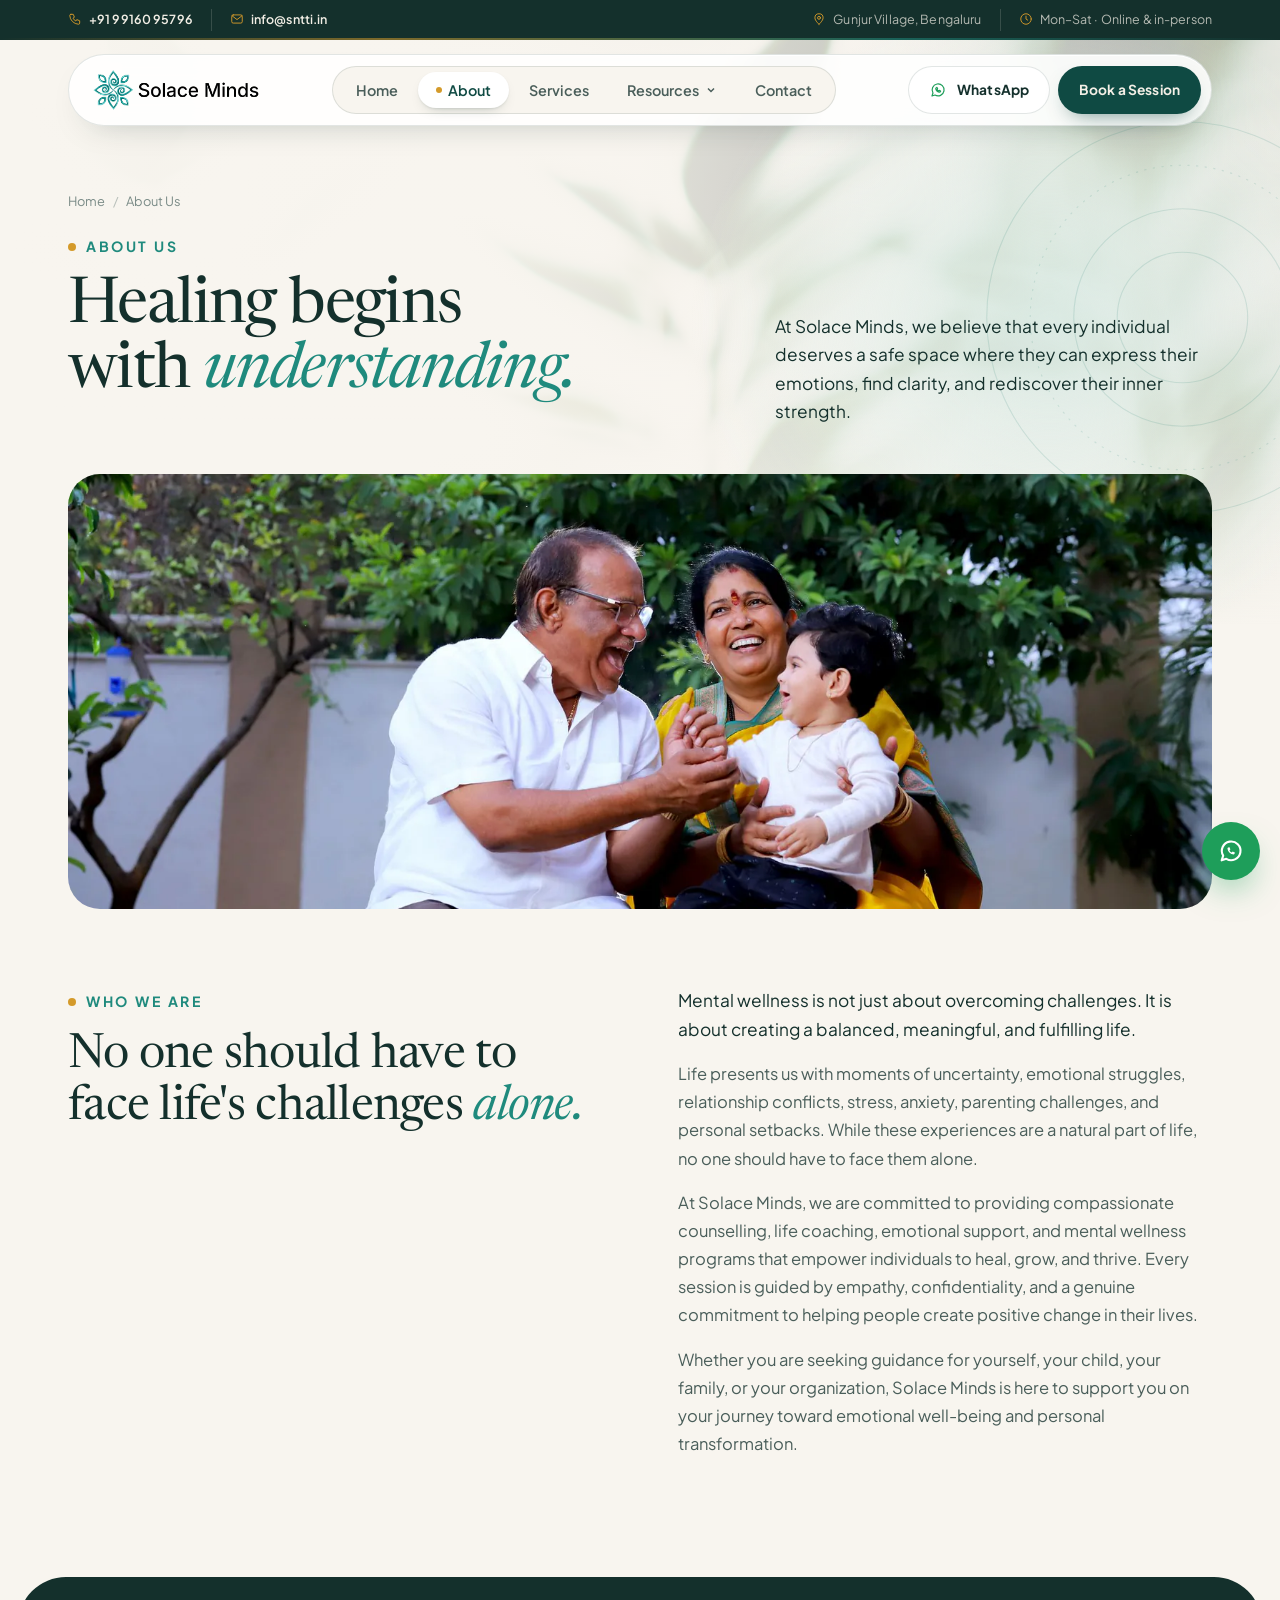
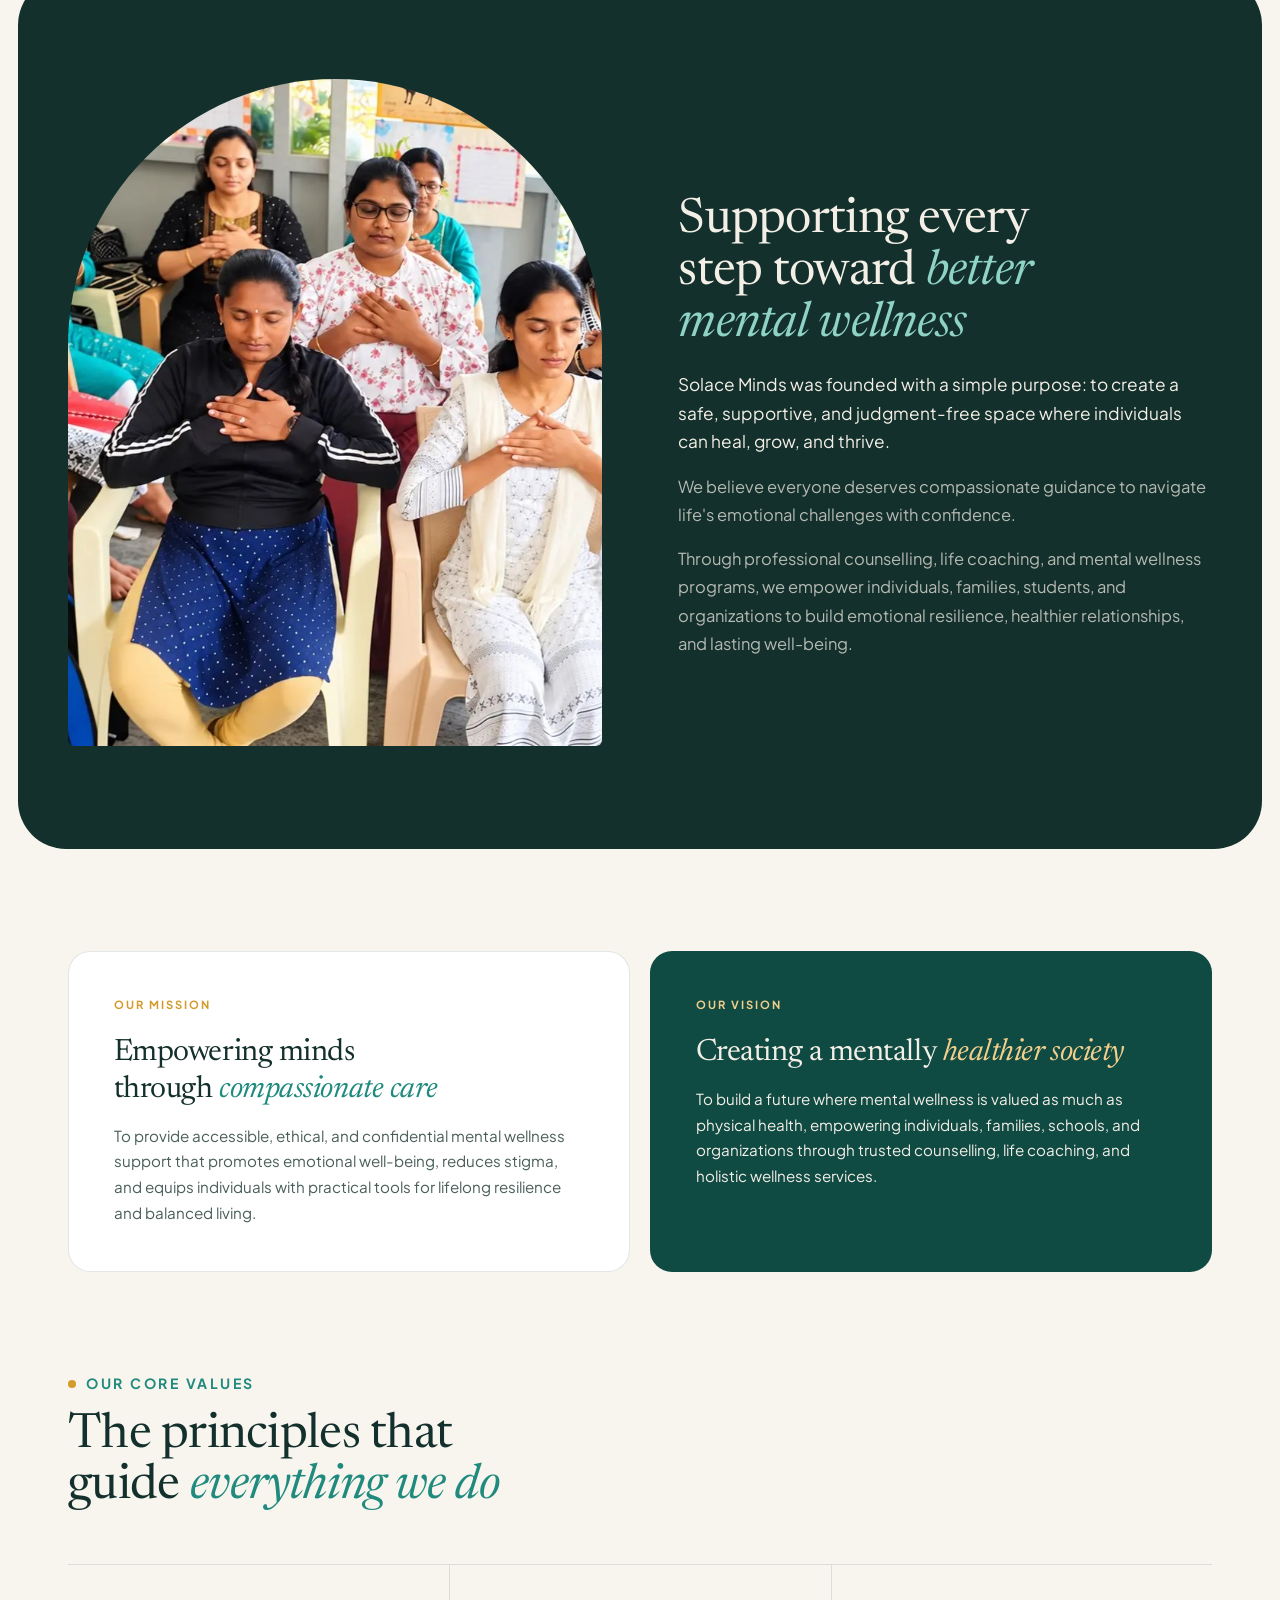
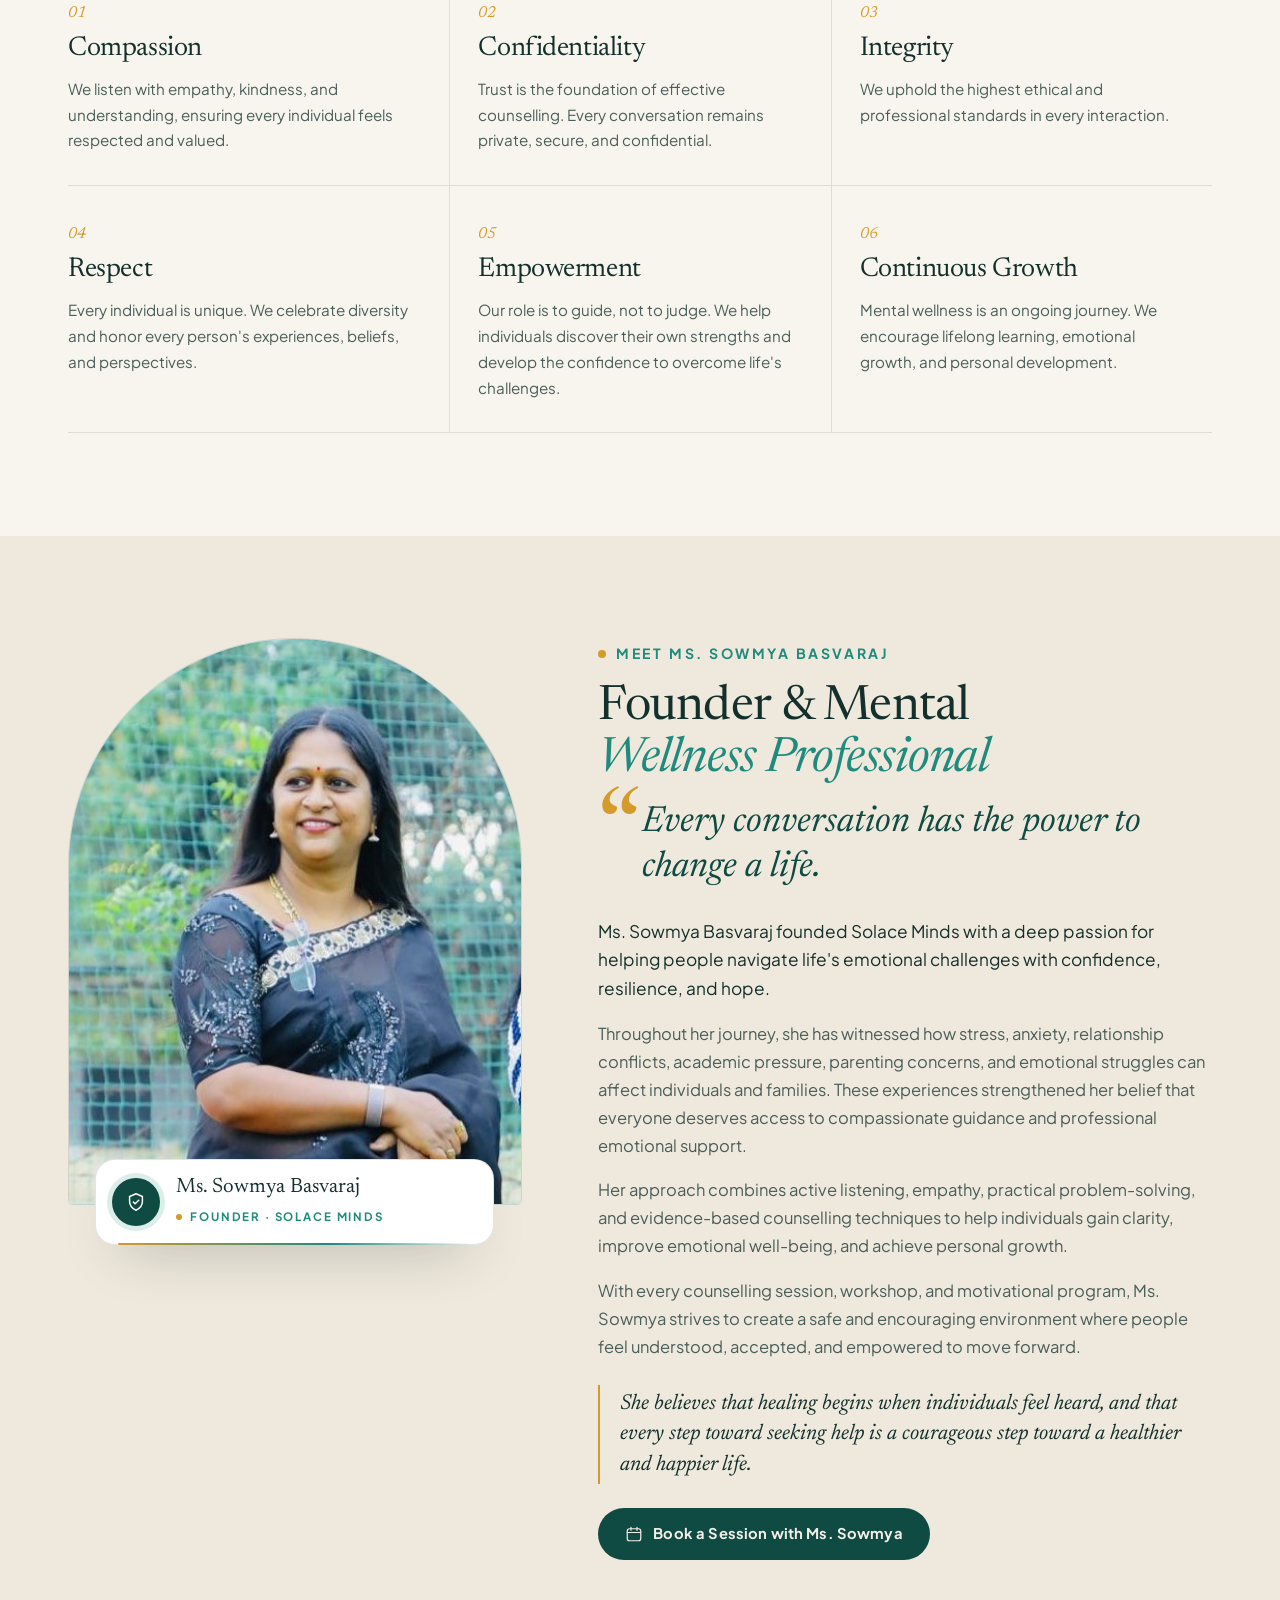
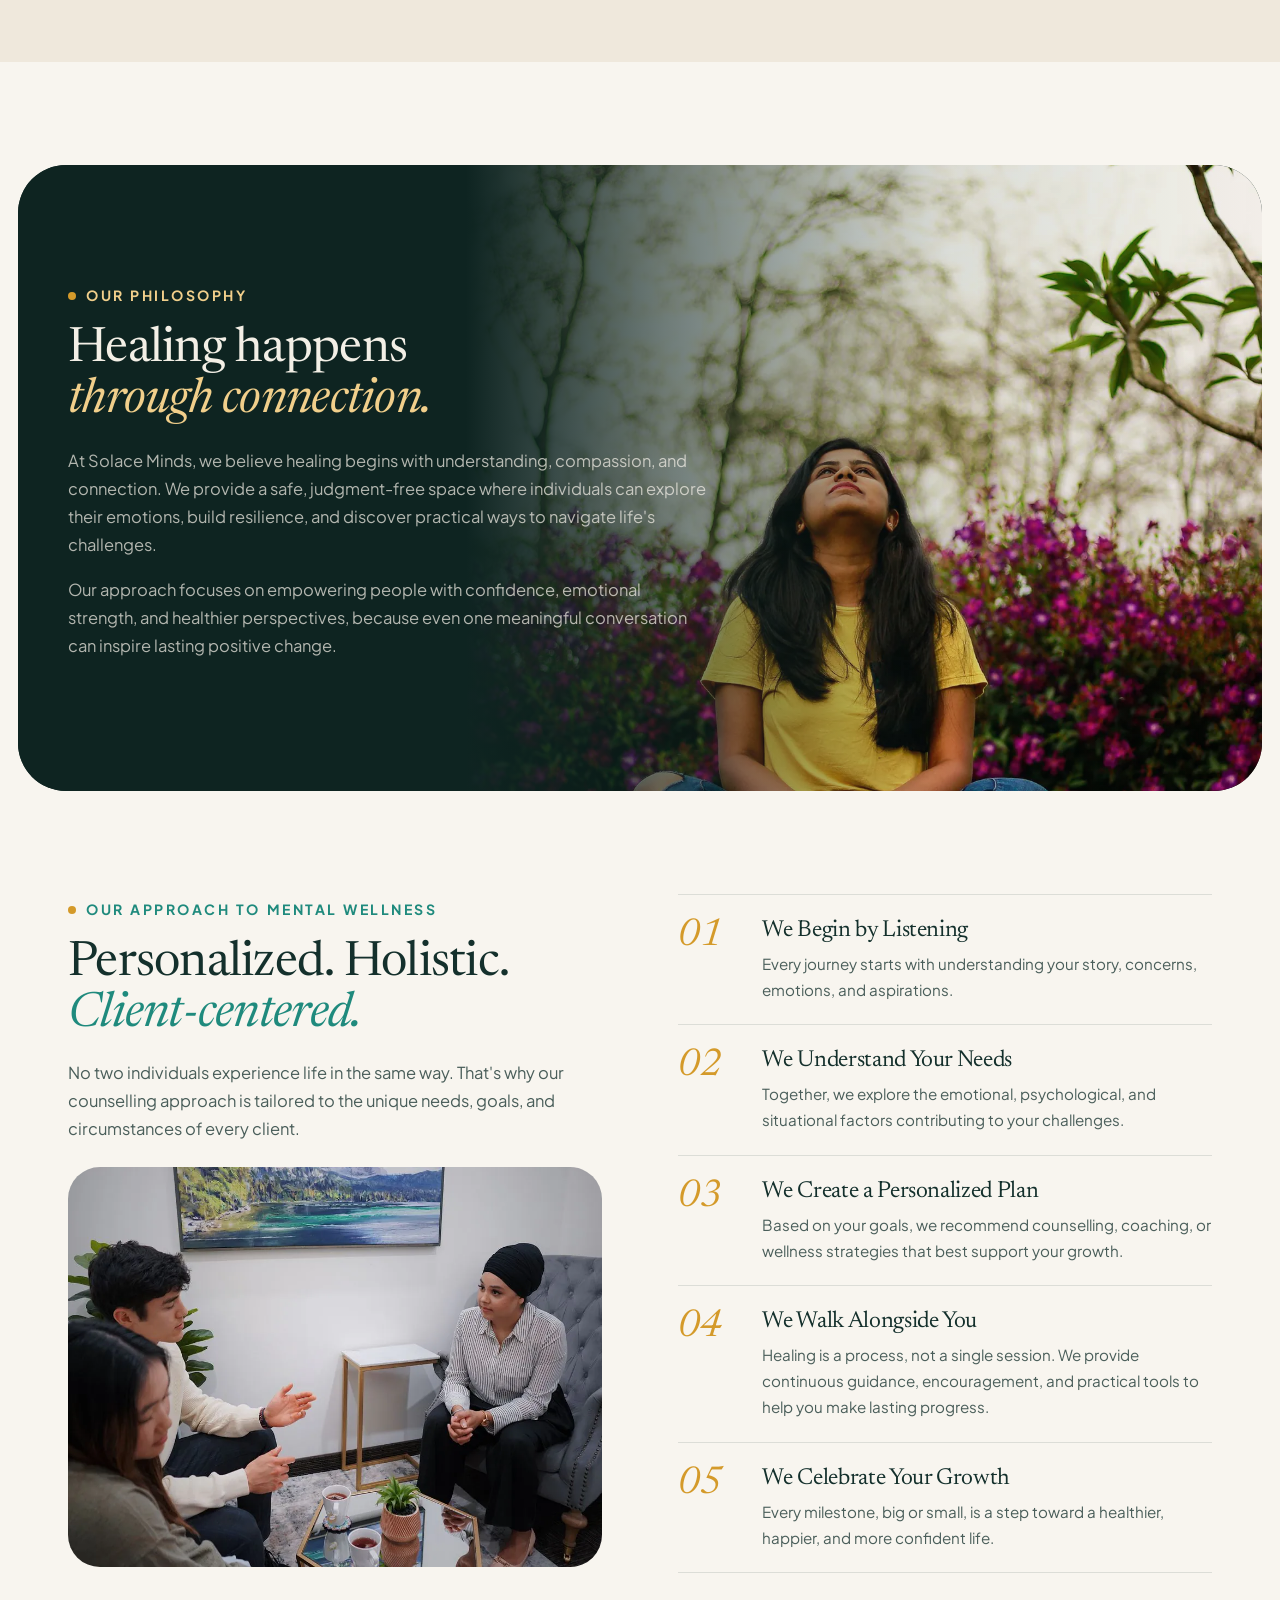
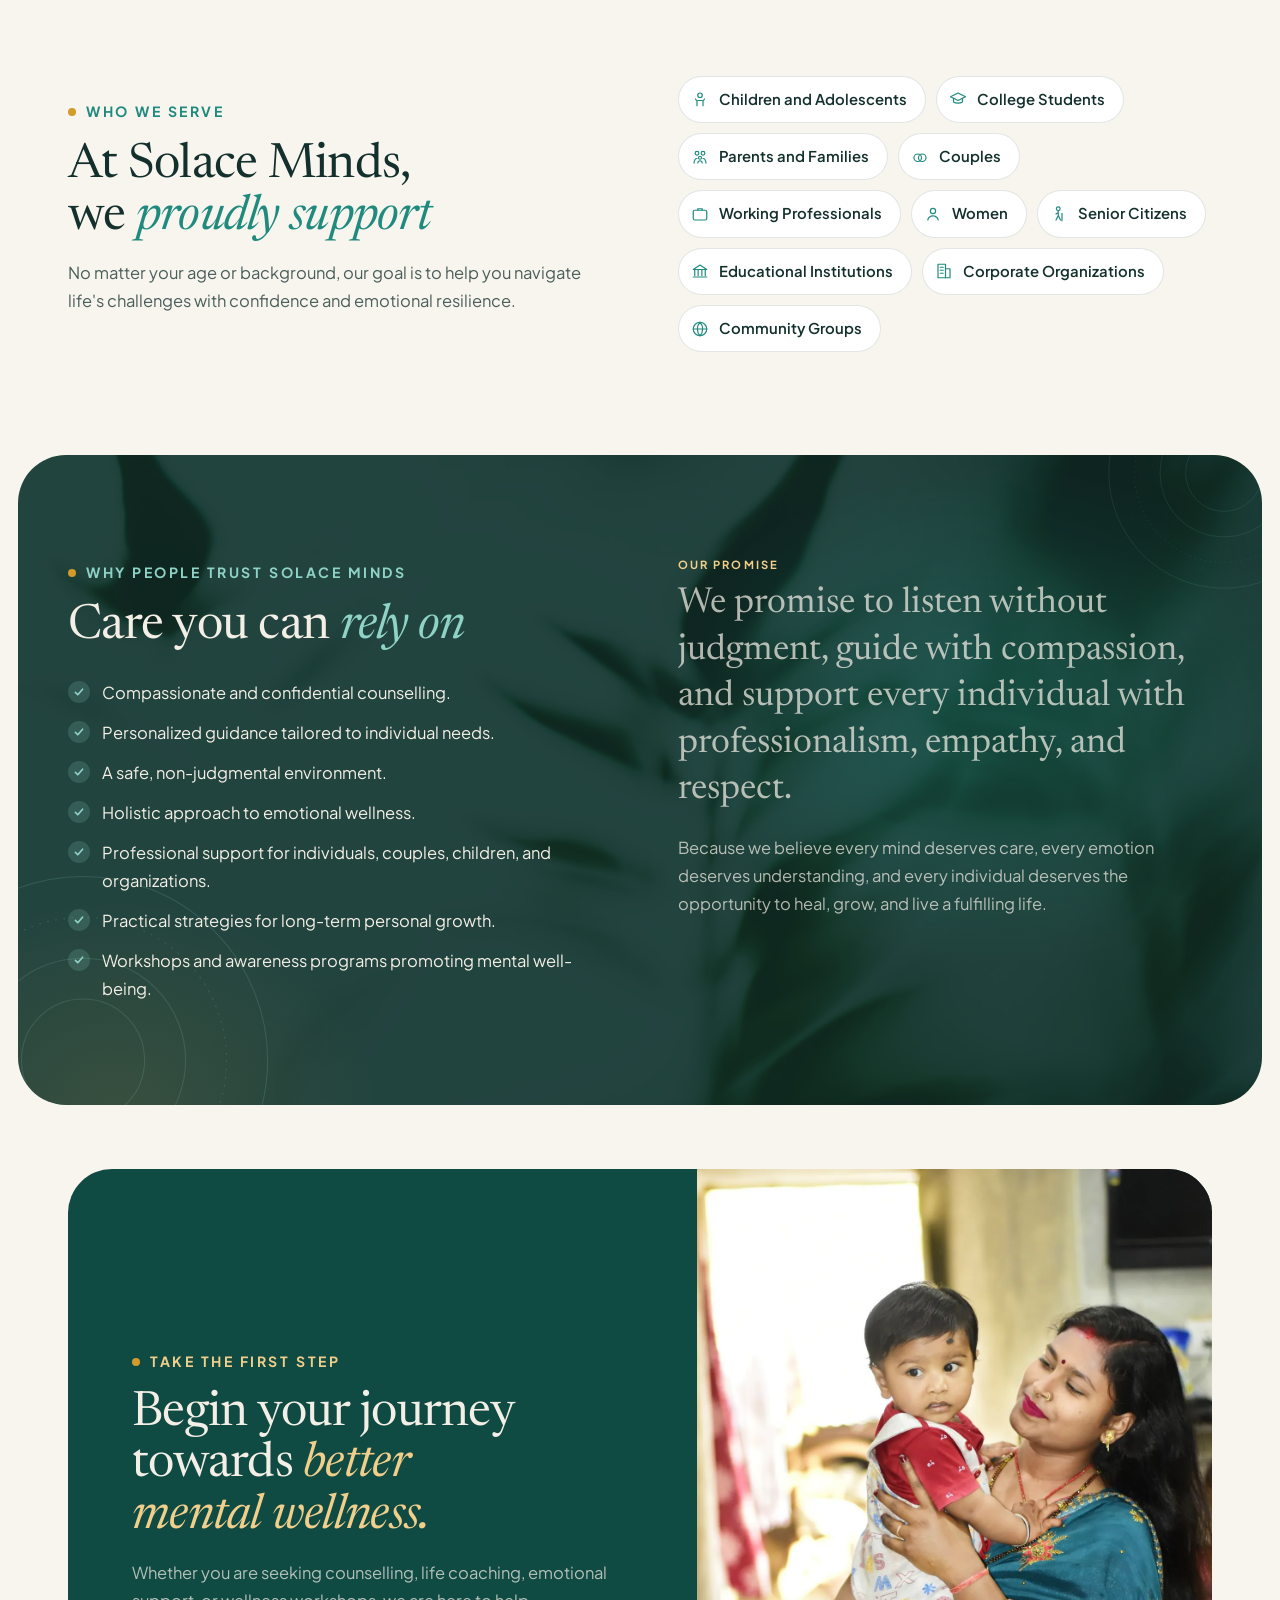
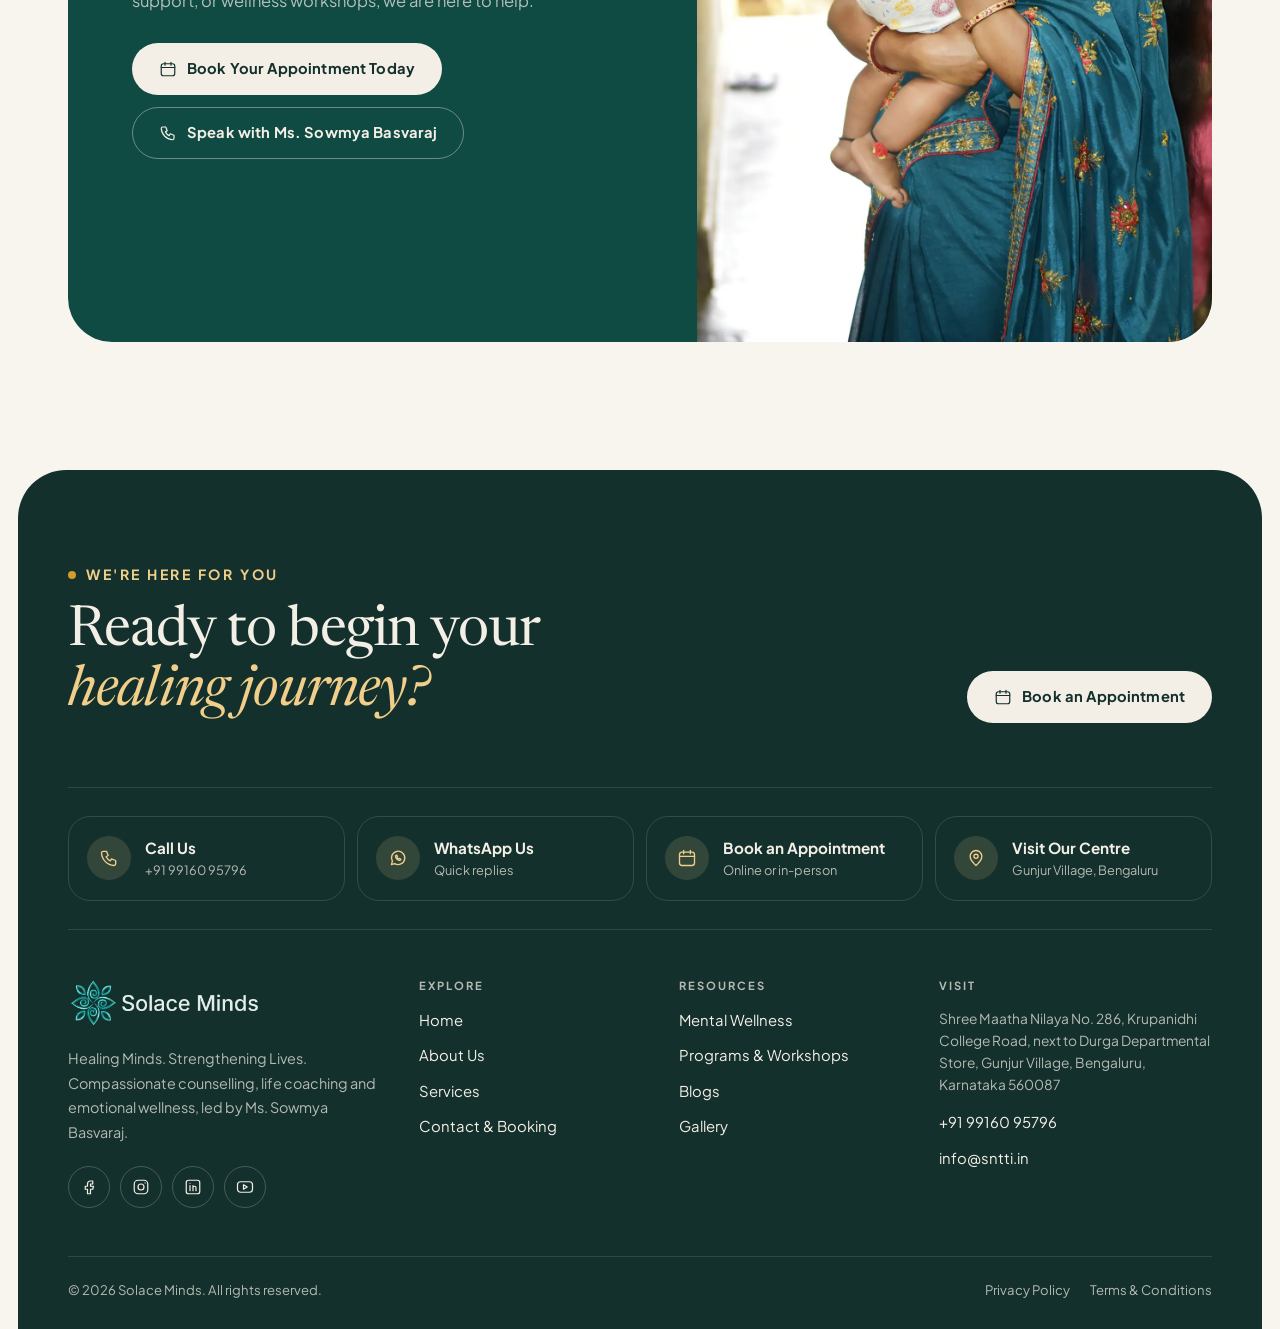
==== about.html @ 526f78bf "first commit" ====
<!DOCTYPE html>
<html lang="en-IN">
<head>
<meta charset="utf-8">
<meta name="viewport" content="width=device-width, initial-scale=1, viewport-fit=cover">
<title>About Us | Solace Minds</title>
<meta name="description" content="Our story, mission, vision and values, and the compassionate approach of founder Ms. Sowmya Basvaraj.">
<meta name="theme-color" content="#14302C">
<meta property="og:type" content="website">
<meta property="og:site_name" content="Solace Minds">
<meta property="og:title" content="About Us | Solace Minds">
<meta property="og:description" content="Our story, mission, vision and values, and the compassionate approach of founder Ms. Sowmya Basvaraj.">
<meta property="og:image" content="assets/img/solace-minds-og-share.jpg">
<link rel="icon" href="assets/img/favicon.png" type="image/png">
<link rel="apple-touch-icon" href="assets/img/favicon.png">
<link rel="preconnect" href="https://fonts.googleapis.com"><link rel="preconnect" href="https://fonts.gstatic.com" crossorigin><link rel="stylesheet" href="https://fonts.googleapis.com/css2?family=Newsreader:ital,opsz,wght@0,6..72,300..600;1,6..72,300..500&family=Plus+Jakarta+Sans:wght@400;500;600;700;800&display=swap">
<link rel="stylesheet" href="assets/css/style.css">
<script>document.documentElement.classList.add('js')</script>
</head>
<body class="pg-about">
<a class="skip" href="#main">Skip to content</a>
<div class="topbar"><div class="wrap">
  <div class="tb-l"><a href="tel:+919916095796"><svg viewBox="0 0 24 24" fill="none" stroke="currentColor" stroke-width="1.6" stroke-linecap="round" stroke-linejoin="round" aria-hidden="true"><path d="M5 4h4l2 5-2.5 1.5a11 11 0 0 0 5 5L15 13l5 2v4a2 2 0 0 1-2 2A16 16 0 0 1 3 6a2 2 0 0 1 2-2Z"/></svg>+91 99160 95796</a><a href="mailto:info@sntti.in"><svg viewBox="0 0 24 24" fill="none" stroke="currentColor" stroke-width="1.6" stroke-linecap="round" stroke-linejoin="round" aria-hidden="true"><rect x="3" y="5" width="18" height="14" rx="2.5"/><path d="M3.5 6.5 12 13l8.5-6.5"/></svg>info@sntti.in</a></div>
  <div class="tb-r"><span><svg viewBox="0 0 24 24" fill="none" stroke="currentColor" stroke-width="1.6" stroke-linecap="round" stroke-linejoin="round" aria-hidden="true"><path d="M12 21s-7-6-7-11a7 7 0 0 1 14 0c0 5-7 11-7 11Z"/><circle cx="12" cy="10" r="2.5"/></svg>Gunjur Village, Bengaluru</span><span><svg viewBox="0 0 24 24" fill="none" stroke="currentColor" stroke-width="1.6" stroke-linecap="round" stroke-linejoin="round" aria-hidden="true"><circle cx="12" cy="12" r="9"/><path d="M12 7v5l3 2"/></svg>Mon–Sat · Online &amp; in-person</span></div>
</div></div>
<header class="site-head">
  <div class="wrap nav">
    <a class="brand" href="index.html" aria-label="Solace Minds home"><img src="assets/img/logo-light.png" alt="Solace Minds" width="332" height="86"></a>
    <nav aria-label="Main">
      <ul class="menu">
        <li><a href="index.html">Home</a></li><li><a href="about.html" class="active" aria-current="page">About</a></li><li><a href="services.html">Services</a></li>
        <li class="has-drop"><button type="button" aria-haspopup="true">Resources <svg viewBox="0 0 12 12" aria-hidden="true"><path d="M3 4.5 6 7.5 9 4.5" fill="none" stroke="currentColor" stroke-width="1.5"/></svg></button>
          <ul class="drop"><li><a href="mental-wellness.html"><img src="assets/img/solace-minds-mental-wellness-meditation.webp" alt="" loading="lazy"><div><b>Mental Wellness</b><span>Tips, self-care & guides</span></div></a></li><li><a href="workshops.html"><img src="assets/img/solace-minds-corporate-wellness.webp" alt="" loading="lazy"><div><b>Programs & Workshops</b><span>Schools, corporates & communities</span></div></a></li><li><a href="blogs.html"><img src="assets/img/solace-minds-emotional-wellness.webp" alt="" loading="lazy"><div><b>Blogs</b><span>Articles & insights</span></div></a></li><li><a href="gallery.html"><img src="assets/img/solace-minds-school-workshop.webp" alt="" loading="lazy"><div><b>Gallery</b><span>Moments from our sessions</span></div></a></li></ul></li>
        <li><a href="contact.html">Contact</a></li>
      </ul>
    </nav>
    <div class="nav-cta">
      <a class="btn btn-ghost btn-sm call" href="https://wa.me/919916095796" target="_blank" rel="noopener"><svg viewBox="0 0 24 24" fill="none" stroke="currentColor" stroke-width="1.6" stroke-linecap="round" stroke-linejoin="round" aria-hidden="true"><path d="M4 20l1.3-4A8 8 0 1 1 8 18.7Z"/><path d="M9 9.5c0 3 2.5 5.5 5.5 5.5l1-1.5-2-1-1 .8a4 4 0 0 1-1.8-1.8l.8-1-1-2Z"/></svg>WhatsApp</a>
      <a class="btn btn-primary btn-sm" href="contact.html#appointment">Book a Session</a>
      <button class="burger" id="burger" type="button" aria-label="Open menu" aria-expanded="false" aria-controls="mnav"><svg viewBox="0 0 24 24" fill="none" stroke="currentColor" stroke-width="1.7" stroke-linecap="round" stroke-linejoin="round" aria-hidden="true"><path d="M4 7h16M4 12h16M4 17h10"/></svg></button>
    </div>
  </div>
</header>
<div class="mnav" id="mnav" role="dialog" aria-modal="true" aria-label="Menu">
  <div class="mnav-top"><img src="assets/img/logo-light.png" alt="Solace Minds"><button class="burger" style="display:grid" type="button" data-mclose aria-label="Close menu"><svg viewBox="0 0 24 24" fill="none" stroke="currentColor" stroke-width="1.7" stroke-linecap="round" stroke-linejoin="round" aria-hidden="true"><path d="M6 6l12 12M18 6 6 18"/></svg></button></div>
  <ul><li><a href="index.html">Home <svg viewBox="0 0 24 24" fill="none" stroke="currentColor" stroke-width="1.6" stroke-linecap="round" stroke-linejoin="round" aria-hidden="true"><path d="M5 12h14M13 6l6 6-6 6"/></svg></a></li><li><a href="about.html" class="active" aria-current="page">About <svg viewBox="0 0 24 24" fill="none" stroke="currentColor" stroke-width="1.6" stroke-linecap="round" stroke-linejoin="round" aria-hidden="true"><path d="M5 12h14M13 6l6 6-6 6"/></svg></a></li><li><a href="services.html">Services <svg viewBox="0 0 24 24" fill="none" stroke="currentColor" stroke-width="1.6" stroke-linecap="round" stroke-linejoin="round" aria-hidden="true"><path d="M5 12h14M13 6l6 6-6 6"/></svg></a></li><li><a href="contact.html">Contact <svg viewBox="0 0 24 24" fill="none" stroke="currentColor" stroke-width="1.6" stroke-linecap="round" stroke-linejoin="round" aria-hidden="true"><path d="M5 12h14M13 6l6 6-6 6"/></svg></a></li></ul>
  <p class="sub-label">Resources</p>
  <div class="sub"><a href="mental-wellness.html">Mental Wellness</a><a href="workshops.html">Programs & Workshops</a><a href="blogs.html">Blogs</a><a href="gallery.html">Gallery</a></div>
  <div class="mnav-foot">
    <a class="btn btn-primary" href="contact.html#appointment"><svg viewBox="0 0 24 24" fill="none" stroke="currentColor" stroke-width="1.6" stroke-linecap="round" stroke-linejoin="round" aria-hidden="true"><rect x="3" y="5" width="18" height="16" rx="3"/><path d="M3 10h18M8 3v4M16 3v4"/></svg>Book an Appointment</a>
    <a class="btn btn-wa" href="https://wa.me/919916095796" target="_blank" rel="noopener"><svg viewBox="0 0 24 24" fill="none" stroke="currentColor" stroke-width="1.6" stroke-linecap="round" stroke-linejoin="round" aria-hidden="true"><path d="M4 20l1.3-4A8 8 0 1 1 8 18.7Z"/><path d="M9 9.5c0 3 2.5 5.5 5.5 5.5l1-1.5-2-1-1 .8a4 4 0 0 1-1.8-1.8l.8-1-1-2Z"/></svg>Chat on WhatsApp</a>
    <a class="btn btn-ghost" href="tel:+919916095796"><svg viewBox="0 0 24 24" fill="none" stroke="currentColor" stroke-width="1.6" stroke-linecap="round" stroke-linejoin="round" aria-hidden="true"><path d="M5 4h4l2 5-2.5 1.5a11 11 0 0 0 5 5L15 13l5 2v4a2 2 0 0 1-2 2A16 16 0 0 1 3 6a2 2 0 0 1 2-2Z"/></svg>+91 99160 95796</a>
  </div>
</div>
<main id="main">

<section class="p-hero banner">
  <div class="wrap">
    <nav class="crumbs" aria-label="Breadcrumb"><a href="index.html">Home</a><span aria-hidden="true">/</span><span>About Us</span></nav>
    <div class="top">
      <div><span class="eyebrow rv">About Us</span><h1 class="rv d1">Healing begins with <em>understanding.</em></h1></div>
      <p class="lead rv d2">At Solace Minds, we believe that every individual deserves a safe space where they can express their emotions, find clarity, and rediscover their inner strength.</p>
    </div>
    <div class="ph rv-img rv"><img src="assets/img/solace-minds-indian-family-wellness.webp" alt="Three generations of an Indian family together in a garden" loading="eager" decoding="async"></div>
  </div>
</section>

<section class="sec pt0">
  <div class="wrap split top">
    <div><span class="eyebrow rv">Who we are</span><h2 class="rv d1" style="margin-top:16px">No one should have to face life's challenges <em>alone.</em></h2></div>
    <div>
      <p class="lead rv">Mental wellness is not just about overcoming challenges. It is about creating a balanced, meaningful, and fulfilling life.</p>
      <p class="rv d1">Life presents us with moments of uncertainty, emotional struggles, relationship conflicts, stress, anxiety, parenting challenges, and personal setbacks. While these experiences are a natural part of life, no one should have to face them alone.</p>
      <p class="rv d1">At Solace Minds, we are committed to providing compassionate counselling, life coaching, emotional support, and mental wellness programs that empower individuals to heal, grow, and thrive. Every session is guided by empathy, confidentiality, and a genuine commitment to helping people create positive change in their lives.</p>
      <p class="rv d2">Whether you are seeking guidance for yourself, your child, your family, or your organization, Solace Minds is here to support you on your journey toward emotional well-being and personal transformation.</p>
    </div>
  </div>
</section>

<section class="sec dark rounded-band" id="story">
  <div class="wrap split">
    <div class="ph arch r-45 rv-img rv"><img src="assets/img/peaceful-group-meditation.jpg" alt="A counsellor in session in a warm, quiet room" loading="lazy" decoding="async"></div>
    <div>
      <span class="eyebrow rv">Our Story</span>
      <h2 class="rv d1" style="margin:16px 0 20px">Supporting every step toward <em>better mental wellness</em></h2>
      <p class="lead rv d2" style="color:var(--on-dark)">Solace Minds was founded with a simple purpose: to create a safe, supportive, and judgment-free space where individuals can heal, grow, and thrive.</p>
      <p class="rv d2">We believe everyone deserves compassionate guidance to navigate life's emotional challenges with confidence.</p>
      <p class="rv d3">Through professional counselling, life coaching, and mental wellness programs, we empower individuals, families, students, and organizations to build emotional resilience, healthier relationships, and lasting well-being.</p>
    </div>
  </div>
</section>

<section class="sec" id="mission">
  <div class="wrap">
    <div class="mv">
      <article class="card rv"><span class="kick">Our Mission</span><h3>Empowering minds through <em>compassionate care</em></h3><p>To provide accessible, ethical, and confidential mental wellness support that promotes emotional well-being, reduces stigma, and equips individuals with practical tools for lifelong resilience and balanced living.</p></article>
      <article class="card dk rv d1"><span class="kick">Our Vision</span><h3>Creating a mentally <em>healthier society</em></h3><p>To build a future where mental wellness is valued as much as physical health, empowering individuals, families, schools, and organizations through trusted counselling, life coaching, and holistic wellness services.</p></article>
    </div>
  </div>
</section>

<section class="sec pt0" id="values">
  <div class="wrap">
    <div class="head"><span class="eyebrow rv">Our Core Values</span><h2 class="rv d1">The principles that guide <em>everything we do</em></h2></div>
    <div class="values"><div class="value rv d0"><span class="vn">01</span><h3>Compassion</h3><p>We listen with empathy, kindness, and understanding, ensuring every individual feels respected and valued.</p></div><div class="value rv d1"><span class="vn">02</span><h3>Confidentiality</h3><p>Trust is the foundation of effective counselling. Every conversation remains private, secure, and confidential.</p></div><div class="value rv d2"><span class="vn">03</span><h3>Integrity</h3><p>We uphold the highest ethical and professional standards in every interaction.</p></div><div class="value rv d0"><span class="vn">04</span><h3>Respect</h3><p>Every individual is unique. We celebrate diversity and honor every person's experiences, beliefs, and perspectives.</p></div><div class="value rv d1"><span class="vn">05</span><h3>Empowerment</h3><p>Our role is to guide, not to judge. We help individuals discover their own strengths and develop the confidence to overcome life's challenges.</p></div><div class="value rv d2"><span class="vn">06</span><h3>Continuous Growth</h3><p>Mental wellness is an ongoing journey. We encourage lifelong learning, emotional growth, and personal development.</p></div></div>
  </div>
</section>

<section class="sec" id="founder" style="background:var(--sand)">
  <div class="wrap founder">
    <div class="portrait rv">
      <div class="frame">
        <img src="assets/img/our-founder.jpg" alt="Ms. Sowmya Basvaraj">
        <div><div class="mono">SB</div><small>Portrait coming soon</small></div>
      </div>
      <div class="name-tag"><span class="nt-ico" aria-hidden="true"><svg viewBox="0 0 24 24" fill="none" stroke="currentColor" stroke-width="1.6" stroke-linecap="round" stroke-linejoin="round"><path d="M12 21c-4.5-2.2-7-5.6-7-9.6V6l7-3 7 3v5.4c0 4-2.5 7.4-7 9.6Z"/><path d="m9 12 2 2 4-4"/></svg></span><div class="nt-txt"><b>Ms. Sowmya Basvaraj</b><span class="nt-role">Founder · Solace Minds</span></div></div>
    </div>
    <div>
      <span class="eyebrow rv">Meet Ms. Sowmya Basvaraj</span>
      <h2 class="rv d1" style="margin-top:16px">Founder &amp; Mental <em>Wellness Professional</em></h2>
      <p class="big-quote rv d2">Every conversation has the power to change a life.</p>
      <p class="lead rv">Ms. Sowmya Basvaraj founded Solace Minds with a deep passion for helping people navigate life's emotional challenges with confidence, resilience, and hope.</p>
      <p class="rv">Throughout her journey, she has witnessed how stress, anxiety, relationship conflicts, academic pressure, parenting concerns, and emotional struggles can affect individuals and families. These experiences strengthened her belief that everyone deserves access to compassionate guidance and professional emotional support.</p>
      <p class="rv">Her approach combines active listening, empathy, practical problem-solving, and evidence-based counselling techniques to help individuals gain clarity, improve emotional well-being, and achieve personal growth.</p>
      <p class="rv">With every counselling session, workshop, and motivational program, Ms. Sowmya strives to create a safe and encouraging environment where people feel understood, accepted, and empowered to move forward.</p>
      <p class="quote-line rv">She believes that healing begins when individuals feel heard, and that every step toward seeking help is a courageous step toward a healthier and happier life.</p>
      <div class="ctas rv"><a class="btn btn-primary" href="contact.html#appointment"><svg viewBox="0 0 24 24" fill="none" stroke="currentColor" stroke-width="1.6" stroke-linecap="round" stroke-linejoin="round" aria-hidden="true"><rect x="3" y="5" width="18" height="16" rx="3"/><path d="M3 10h18M8 3v4M16 3v4"/></svg>Book a Session with Ms. Sowmya</a></div>
    </div>
  </div>
</section>

<section class="photo-band" id="philosophy" style="margin-top:clamp(64px,8vw,112px)">
  <img src="assets/img/solace-minds-self-care-meditation.webp" alt="" loading="lazy" decoding="async">
  <div class="wrap"><div class="inner">
    <span class="eyebrow rv">Our Philosophy</span>
    <h2 class="rv d1" style="margin:16px 0 20px">Healing happens <em>through connection.</em></h2>
    <p class="rv d2">At Solace Minds, we believe healing begins with understanding, compassion, and connection. We provide a safe, judgment-free space where individuals can explore their emotions, build resilience, and discover practical ways to navigate life's challenges.</p>
    <p class="rv d3">Our approach focuses on empowering people with confidence, emotional strength, and healthier perspectives, because even one meaningful conversation can inspire lasting positive change.</p>
  </div></div>
</section>

<section class="sec" id="approach">
  <div class="wrap split top">
    <div style="position:sticky;top:120px">
      <span class="eyebrow rv">Our Approach to Mental Wellness</span>
      <h2 class="rv d1" style="margin:16px 0 18px">Personalized. Holistic. <em>Client-centered.</em></h2>
      <p class="rv d2">No two individuals experience life in the same way. That's why our counselling approach is tailored to the unique needs, goals, and circumstances of every client.</p>
      <div class="ph r-43 rv-img rv d2" style="margin-top:24px"><img src="assets/img/solace-minds-couple-counselling.webp" alt="A couple in a counselling session together" loading="lazy" decoding="async"></div>
    </div>
    <ol class="timeline"><li class="rv"><span class="tn">01</span><div><h3>We Begin by Listening</h3><p>Every journey starts with understanding your story, concerns, emotions, and aspirations.</p></div></li><li class="rv"><span class="tn">02</span><div><h3>We Understand Your Needs</h3><p>Together, we explore the emotional, psychological, and situational factors contributing to your challenges.</p></div></li><li class="rv"><span class="tn">03</span><div><h3>We Create a Personalized Plan</h3><p>Based on your goals, we recommend counselling, coaching, or wellness strategies that best support your growth.</p></div></li><li class="rv"><span class="tn">04</span><div><h3>We Walk Alongside You</h3><p>Healing is a process, not a single session. We provide continuous guidance, encouragement, and practical tools to help you make lasting progress.</p></div></li><li class="rv"><span class="tn">05</span><div><h3>We Celebrate Your Growth</h3><p>Every milestone, big or small, is a step toward a healthier, happier, and more confident life.</p></div></li></ol>
  </div>
</section>

<section class="sec pt0" id="who">
  <div class="wrap split">
    <div><span class="eyebrow rv">Who We Serve</span><h2 class="rv d1" style="margin:16px 0 16px">At Solace Minds, we <em>proudly support</em></h2><p class="rv d2">No matter your age or background, our goal is to help you navigate life's challenges with confidence and emotional resilience.</p></div>
    <div class="rv d1"><ul class="pills"><li><svg viewBox="0 0 24 24" fill="none" stroke="currentColor" stroke-width="1.6" stroke-linecap="round" stroke-linejoin="round" aria-hidden="true"><circle cx="12" cy="7" r="3"/><path d="M8 21v-6l-2-3M16 21v-6l2-3M9 14h6"/></svg>Children and Adolescents</li><li><svg viewBox="0 0 24 24" fill="none" stroke="currentColor" stroke-width="1.6" stroke-linecap="round" stroke-linejoin="round" aria-hidden="true"><path d="M2 9l10-5 10 5-10 5Z"/><path d="M6 11v5c3 2 9 2 12 0v-5"/></svg>College Students</li><li><svg viewBox="0 0 24 24" fill="none" stroke="currentColor" stroke-width="1.6" stroke-linecap="round" stroke-linejoin="round" aria-hidden="true"><circle cx="8" cy="7" r="2.5"/><circle cx="16" cy="7" r="2.5"/><circle cx="12" cy="13" r="2"/><path d="M4 20c.5-4 2-6 4-6M20 20c-.5-4-2-6-4-6M9 20c.3-2 1.5-3 3-3s2.7 1 3 3"/></svg>Parents and Families</li><li><svg viewBox="0 0 24 24" fill="none" stroke="currentColor" stroke-width="1.6" stroke-linecap="round" stroke-linejoin="round" aria-hidden="true"><circle cx="9" cy="13" r="5"/><circle cx="15" cy="13" r="5"/></svg>Couples</li><li><svg viewBox="0 0 24 24" fill="none" stroke="currentColor" stroke-width="1.6" stroke-linecap="round" stroke-linejoin="round" aria-hidden="true"><rect x="3" y="7" width="18" height="13" rx="2"/><path d="M9 7V5h6v2"/></svg>Working Professionals</li><li><svg viewBox="0 0 24 24" fill="none" stroke="currentColor" stroke-width="1.6" stroke-linecap="round" stroke-linejoin="round" aria-hidden="true"><circle cx="12" cy="8" r="3.5"/><path d="M5 20c1-3.6 3.8-5.5 7-5.5s6 1.9 7 5.5"/></svg>Women</li><li><svg viewBox="0 0 24 24" fill="none" stroke="currentColor" stroke-width="1.6" stroke-linecap="round" stroke-linejoin="round" aria-hidden="true"><circle cx="11" cy="5" r="2.5"/><path d="M11 8v6l-3 6M11 14l3 6M11 10l-3 2M16 11v10"/></svg>Senior Citizens</li><li><svg viewBox="0 0 24 24" fill="none" stroke="currentColor" stroke-width="1.6" stroke-linecap="round" stroke-linejoin="round" aria-hidden="true"><path d="M3 10h18L12 4Z"/><path d="M5 10v8M9.5 10v8M14.5 10v8M19 10v8M3 20h18"/></svg>Educational Institutions</li><li><svg viewBox="0 0 24 24" fill="none" stroke="currentColor" stroke-width="1.6" stroke-linecap="round" stroke-linejoin="round" aria-hidden="true"><rect x="4" y="3" width="10" height="18"/><path d="M14 9h6v12h-6M7 7h4M7 11h4M7 15h4"/></svg>Corporate Organizations</li><li><svg viewBox="0 0 24 24" fill="none" stroke="currentColor" stroke-width="1.6" stroke-linecap="round" stroke-linejoin="round" aria-hidden="true"><circle cx="12" cy="12" r="9"/><path d="M3 12h18M12 3c2.5 2.5 3.5 5.5 3.5 9s-1 6.5-3.5 9c-2.5-2.5-3.5-5.5-3.5-9s1-6.5 3.5-9Z"/></svg>Community Groups</li></ul></div>
  </div>
</section>

<section class="sec dark rounded-band band-deco" id="trust">
  <div class="wrap split top">
    <div>
      <span class="eyebrow rv">Why People Trust Solace Minds</span>
      <h2 class="rv d1" style="margin:16px 0 26px">Care you can <em>rely on</em></h2>
      <ul class="ticks rv d2"><li>Compassionate and confidential counselling.</li><li>Personalized guidance tailored to individual needs.</li><li>A safe, non-judgmental environment.</li><li>Holistic approach to emotional wellness.</li><li>Professional support for individuals, couples, children, and organizations.</li><li>Practical strategies for long-term personal growth.</li><li>Workshops and awareness programs promoting mental well-being.</li></ul>
    </div>
    <div class="rv d2">
      <span class="kick" style="color:#F1CF8B">Our Promise</span>
      <p class="promise">We promise to listen without judgment, guide with compassion, and support every individual with professionalism, empathy, and respect.</p>
      <p>Because we believe every mind deserves care, every emotion deserves understanding, and every individual deserves the opportunity to heal, grow, and live a fulfilling life.</p>
    </div>
  </div>
</section>

<section class="sec-sm"><div class="wrap"><div class="cta-panel rv">
  <div class="in"><span class="eyebrow" style="color:#F1CF8B">Take the first step</span><h2>Begin your journey towards <em>better mental wellness.</em></h2><p>Whether you are seeking counselling, life coaching, emotional support, or wellness workshops, we are here to help.</p><div class="ctas"><a class="btn btn-light" href="contact.html#appointment"><svg viewBox="0 0 24 24" fill="none" stroke="currentColor" stroke-width="1.6" stroke-linecap="round" stroke-linejoin="round" aria-hidden="true"><rect x="3" y="5" width="18" height="16" rx="3"/><path d="M3 10h18M8 3v4M16 3v4"/></svg>Book Your Appointment Today</a><a class="btn btn-line-light" href="tel:+919916095796"><svg viewBox="0 0 24 24" fill="none" stroke="currentColor" stroke-width="1.6" stroke-linecap="round" stroke-linejoin="round" aria-hidden="true"><path d="M5 4h4l2 5-2.5 1.5a11 11 0 0 0 5 5L15 13l5 2v4a2 2 0 0 1-2 2A16 16 0 0 1 3 6a2 2 0 0 1 2-2Z"/></svg>Speak with Ms. Sowmya Basvaraj</a></div></div>
  <div class="ph"><img src="assets/img/solace-minds-mother-and-child-bonding.webp" alt="An Indian mother lovingly holding her child" loading="lazy" decoding="async"></div>
</div></div></section>
</main>
<footer class="site-foot">
  <div class="wrap">
    <div class="f-cta">
      <div><span class="eyebrow" style="color:#F1CF8B">We're here for you</span><h2 style="margin-top:16px">Ready to begin your <em>healing journey?</em></h2></div>
      <div class="ctas"><a class="btn btn-light" href="contact.html#appointment"><svg viewBox="0 0 24 24" fill="none" stroke="currentColor" stroke-width="1.6" stroke-linecap="round" stroke-linejoin="round" aria-hidden="true"><rect x="3" y="5" width="18" height="16" rx="3"/><path d="M3 10h18M8 3v4M16 3v4"/></svg>Book an Appointment</a></div>
    </div>
    <div class="f-acts">
      <a class="f-act" href="tel:+919916095796"><span class="ico"><svg viewBox="0 0 24 24" fill="none" stroke="currentColor" stroke-width="1.6" stroke-linecap="round" stroke-linejoin="round" aria-hidden="true"><path d="M5 4h4l2 5-2.5 1.5a11 11 0 0 0 5 5L15 13l5 2v4a2 2 0 0 1-2 2A16 16 0 0 1 3 6a2 2 0 0 1 2-2Z"/></svg></span><div><b>Call Us</b><span>+91 99160 95796</span></div></a>
      <a class="f-act" href="https://wa.me/919916095796" target="_blank" rel="noopener"><span class="ico"><svg viewBox="0 0 24 24" fill="none" stroke="currentColor" stroke-width="1.6" stroke-linecap="round" stroke-linejoin="round" aria-hidden="true"><path d="M4 20l1.3-4A8 8 0 1 1 8 18.7Z"/><path d="M9 9.5c0 3 2.5 5.5 5.5 5.5l1-1.5-2-1-1 .8a4 4 0 0 1-1.8-1.8l.8-1-1-2Z"/></svg></span><div><b>WhatsApp Us</b><span>Quick replies</span></div></a>
      <a class="f-act" href="contact.html#appointment"><span class="ico"><svg viewBox="0 0 24 24" fill="none" stroke="currentColor" stroke-width="1.6" stroke-linecap="round" stroke-linejoin="round" aria-hidden="true"><rect x="3" y="5" width="18" height="16" rx="3"/><path d="M3 10h18M8 3v4M16 3v4"/></svg></span><div><b>Book an Appointment</b><span>Online or in-person</span></div></a>
      <a class="f-act" href="https://www.google.com/maps/search/?api=1&amp;query=Shree+Maatha+Nilaya+286+Krupanidhi+College+Road+Gunjur+Village+Bengaluru+560087" target="_blank" rel="noopener"><span class="ico"><svg viewBox="0 0 24 24" fill="none" stroke="currentColor" stroke-width="1.6" stroke-linecap="round" stroke-linejoin="round" aria-hidden="true"><path d="M12 21s-7-6-7-11a7 7 0 0 1 14 0c0 5-7 11-7 11Z"/><circle cx="12" cy="10" r="2.5"/></svg></span><div><b>Visit Our Centre</b><span>Gunjur Village, Bengaluru</span></div></a>
    </div>
    <div class="f-main">
      <div>
        <img class="logo" src="assets/img/logo-dark.png" alt="Solace Minds" width="332" height="86" loading="lazy">
        <p>Healing Minds. Strengthening Lives. Compassionate counselling, life coaching and emotional wellness, led by Ms. Sowmya Basvaraj.</p>
        <div class="socials">
          <a href="#" aria-label="Facebook"><svg viewBox="0 0 24 24" fill="none" stroke="currentColor" stroke-width="1.6" stroke-linecap="round" stroke-linejoin="round" aria-hidden="true"><path d="M14 8h3V4h-3a4 4 0 0 0-4 4v3H7v4h3v6h4v-6h3l1-4h-4V8Z"/></svg></a>
          <a href="https://www.instagram.com/solaceminds.blr/" target="_blank" rel="noopener" aria-label="Instagram"><svg viewBox="0 0 24 24" fill="none" stroke="currentColor" stroke-width="1.6" stroke-linecap="round" stroke-linejoin="round" aria-hidden="true"><rect x="3" y="3" width="18" height="18" rx="5"/><circle cx="12" cy="12" r="4"/><path d="M17.5 6.5h.01"/></svg></a>
          <a href="https://www.linkedin.com/company/solace-minds/" target="_blank" rel="noopener" aria-label="LinkedIn"><svg viewBox="0 0 24 24" fill="none" stroke="currentColor" stroke-width="1.6" stroke-linecap="round" stroke-linejoin="round" aria-hidden="true"><rect x="3" y="3" width="18" height="18" rx="3"/><path d="M8 10v7M8 7h.01M12 17v-4a2 2 0 0 1 4 0v4M12 10v7"/></svg></a>
          <a href="#" aria-label="YouTube"><svg viewBox="0 0 24 24" fill="none" stroke="currentColor" stroke-width="1.6" stroke-linecap="round" stroke-linejoin="round" aria-hidden="true"><rect x="2" y="5" width="20" height="14" rx="4"/><path d="M10 9v6l5-3Z"/></svg></a>
        </div>
      </div>
      <div><h4>Explore</h4><ul><li><a href="index.html">Home</a></li><li><a href="about.html">About Us</a></li><li><a href="services.html">Services</a></li><li><a href="contact.html">Contact &amp; Booking</a></li></ul></div>
      <div><h4>Resources</h4><ul><li><a href="mental-wellness.html">Mental Wellness</a></li><li><a href="workshops.html">Programs & Workshops</a></li><li><a href="blogs.html">Blogs</a></li><li><a href="gallery.html">Gallery</a></li></ul></div>
      <div><h4>Visit</h4><p class="addr" style="margin:0">Shree Maatha Nilaya No. 286, Krupanidhi College Road, next to Durga Departmental Store, Gunjur Village, Bengaluru, Karnataka 560087</p><ul style="margin-top:14px"><li><a href="tel:+919916095796">+91 99160 95796</a></li><li><a href="mailto:info@sntti.in">info@sntti.in</a></li></ul></div>
    </div>
    <div class="f-bottom"><span>© <span data-year>2026</span> Solace Minds. All rights reserved.</span><nav aria-label="Legal"><a href="privacy-terms.html#privacy">Privacy Policy</a><a href="privacy-terms.html#terms">Terms &amp; Conditions</a></nav></div>
  </div>
</footer>


<a class="wa-float" href="https://wa.me/919916095796" target="_blank" rel="noopener" aria-label="Chat with Solace Minds on WhatsApp"><svg viewBox="0 0 24 24" fill="none" stroke="currentColor" stroke-width="1.8" stroke-linecap="round" stroke-linejoin="round" aria-hidden="true"><path d="M4 20l1.3-4A8 8 0 1 1 8 18.7Z"/><path d="M9 9.5c0 3 2.5 5.5 5.5 5.5l1-1.5-2-1-1 .8a4 4 0 0 1-1.8-1.8l.8-1-1-2Z" fill="currentColor" stroke="none"/></svg></a>
<script src="assets/js/main.js"></script>
</body>
</html>
---- assets/css/style.css ----
/* =====================================================================
   Solace Minds — design system v2
   Concept: "A quiet room in a sunlit Indian home" — ivory walls, deep
   neem-green ink, haldi gold as the only warm accent, and the jharokha
   (arched window) as the recurring frame for photography.
   ===================================================================== */
:root{
  --ivory:#F8F5EF;
  --sand:#EFE8DC;
  --paper:#FFFFFF;
  --ink:#14302C;          /* deep neem green, used for text + dark bands */
  --ink-2:#4A5E5A;        /* body copy */
  --ink-3:#7A8B87;        /* captions */
  --teal:#1F8A7D;         /* from the logo */
  --teal-d:#0F4A43;
  --mint:#DDEDE8;
  --haldi:#D49A2A;        /* accent: underlines, stars, small marks */
  --haldi-soft:#F6E7C8;
  --line:rgba(20,48,44,.12);
  --line-2:rgba(20,48,44,.2);
  --on-dark:#F3EFE6;
  --on-dark-2:rgba(243,239,230,.72);
  --shadow-s:0 6px 18px -10px rgba(20,48,44,.28);
  --shadow:0 24px 60px -30px rgba(20,48,44,.45);
  --r-s:14px; --r:22px; --r-l:32px;
  --display:"Newsreader","Iowan Old Style",Georgia,serif;
  --sans:"Plus Jakarta Sans","Segoe UI",system-ui,-apple-system,sans-serif;
  --wrap:1240px;
  --gut:clamp(18px,4vw,48px);
  --sec:clamp(64px,8vw,112px);
  color-scheme:light;
}
*,*::before,*::after{box-sizing:border-box}
html{scroll-behavior:smooth;scroll-padding-top:110px;-webkit-text-size-adjust:100%}
body{margin:0;background:var(--ivory);color:var(--ink);font-family:var(--sans);font-size:16.5px;line-height:1.7;-webkit-font-smoothing:antialiased;overflow-x:hidden}
img{max-width:100%;height:auto;display:block}
a{color:inherit;text-decoration:none}
button{font:inherit}
[hidden]{display:none!important}
::selection{background:var(--haldi-soft)}
:focus-visible{outline:2px solid var(--teal);outline-offset:3px;border-radius:6px}
.skip{position:absolute;left:-999px;top:10px;z-index:200;background:var(--ink);color:var(--on-dark);padding:10px 16px;border-radius:10px}
.skip:focus{left:16px}
.wrap{max-width:var(--wrap);margin-inline:auto;padding-inline:var(--gut)}
.sec{padding-block:var(--sec)}
.sec-sm{padding-block:clamp(44px,5vw,72px)}
.pt0{padding-top:0!important}.pb0{padding-bottom:0!important}

/* ---------- type ---------- */
h1,h2,h3,h4{margin:0;font-family:var(--display);font-weight:400;letter-spacing:-.015em;color:var(--ink);text-wrap:balance}
h1{font-size:clamp(2.7rem,5.6vw,5rem);line-height:1.02;letter-spacing:-.025em}
h2{font-size:clamp(2.1rem,3.8vw,3.35rem);line-height:1.06}
h3{font-size:clamp(1.35rem,1.8vw,1.6rem);line-height:1.2}
h1 em,h2 em,h3 em{font-style:italic;color:var(--teal)}
p{margin:0 0 1em;color:var(--ink-2)}
.lead{font-size:clamp(1.08rem,1.35vw,1.22rem);line-height:1.65;color:var(--ink)}
.eyebrow{display:inline-flex;align-items:center;gap:10px;font:700 .88rem/1.4 var(--sans);letter-spacing:.18em;text-transform:uppercase;color:var(--teal)}
.eyebrow::before{content:"";width:8px;height:8px;border-radius:50%;background:var(--haldi);flex:none}
.head{display:grid;gap:16px;max-width:700px;margin-bottom:clamp(32px,4vw,56px)}
.head.center{margin-inline:auto;text-align:center;justify-items:center}
.head p{margin:0;max-width:56ch}
.head-split{display:grid;grid-template-columns:1.1fr .9fr;gap:clamp(20px,4vw,64px);align-items:end;margin-bottom:clamp(32px,4vw,56px)}
.head-split p{margin:0}
.head-split p+.btn{margin-top:18px}
.muted{color:var(--ink-3)}
.mark{background:linear-gradient(transparent 62%,var(--haldi-soft) 62%);padding-inline:2px}

/* ---------- buttons ---------- */
.btn{display:inline-flex;align-items:center;justify-content:center;gap:10px;min-height:52px;padding:0 26px;border-radius:999px;font:700 .92rem/1 var(--sans);letter-spacing:.01em;border:1.5px solid transparent;cursor:pointer;transition:background .3s,color .3s,border-color .3s,transform .3s,box-shadow .3s;white-space:nowrap}
.btn svg{width:18px;height:18px;flex:none}
.btn-primary{background:var(--teal-d);color:var(--on-dark)}
.btn-primary:hover{background:var(--ink);transform:translateY(-2px);box-shadow:var(--shadow-s)}
.btn-ghost{border-color:var(--line-2);color:var(--ink);background:transparent}
.btn-ghost:hover{border-color:var(--ink);background:var(--paper)}
.btn-light{background:var(--on-dark);color:var(--ink)}
.btn-light:hover{background:#fff;transform:translateY(-2px)}
.btn-line-light{border-color:rgba(243,239,230,.4);color:var(--on-dark)}
.btn-line-light:hover{background:rgba(243,239,230,.1);border-color:var(--on-dark)}
.btn-wa{background:#1E9E5A;color:#fff}
.btn-wa:hover{background:#178a4d;transform:translateY(-2px)}
.btn-sm{min-height:44px;padding:0 18px;font-size:.86rem}
.link{display:inline-flex;align-items:center;gap:8px;font-weight:700;font-size:.92rem;color:var(--teal-d);border-bottom:1.5px solid var(--haldi);padding-bottom:3px;transition:gap .3s}
.link:hover{gap:12px}
.link svg{width:16px;height:16px}
.ctas{display:flex;flex-wrap:wrap;gap:12px}

/* ---------- header ---------- */
/* floating pill header: transparent sticky shell, white rounded bar inside */
.site-head{position:sticky;top:0;z-index:50;padding:14px var(--gut);transition:padding .35s}
.site-head::before{content:"";position:absolute;inset:0 0 50%;background:linear-gradient(var(--ivory),rgba(248,245,239,0));opacity:0;transition:opacity .35s;pointer-events:none}
.site-head.scrolled{padding-block:10px}
.site-head.scrolled::before{opacity:1}
.topbar{background:var(--ink);color:var(--on-dark-2);font-size:.78rem;letter-spacing:.01em;position:relative;overflow:hidden}
.topbar::after{content:"";position:absolute;inset:auto 0 0;height:2px;background:linear-gradient(90deg,transparent,var(--haldi) 30%,var(--teal) 70%,transparent);opacity:.55}
.topbar .wrap{display:flex;justify-content:space-between;gap:16px;align-items:center;min-height:40px}
.topbar a{color:var(--on-dark);font-weight:600;transition:color .2s}
.topbar a:hover{color:var(--haldi-soft)}
.topbar .tb-l,.topbar .tb-r{display:flex;align-items:center}
.topbar .tb-l>*+*,.topbar .tb-r>*+*{margin-left:18px;padding-left:18px;border-left:1px solid rgba(243,239,230,.16)}
.topbar svg{width:14px;height:14px;margin-right:7px;vertical-align:-2px;color:var(--haldi)}
.nav{position:relative;display:flex;align-items:center;justify-content:space-between;gap:20px;min-height:72px;max-width:calc(var(--wrap) - 2 * var(--gut));padding:0 10px 0 22px;background:rgba(255,255,255,.88);backdrop-filter:saturate(1.5) blur(16px);-webkit-backdrop-filter:saturate(1.5) blur(16px);border:1px solid var(--line);border-radius:999px;box-shadow:0 1px 0 rgba(255,255,255,.9) inset,0 14px 34px -22px rgba(20,48,44,.35);transition:min-height .35s,box-shadow .35s,background .35s}
.site-head.scrolled .nav{min-height:64px;background:rgba(255,255,255,.95);box-shadow:0 1px 0 rgba(255,255,255,.9) inset,0 22px 44px -22px rgba(20,48,44,.45)}
.brand{display:flex;align-items:center;flex:none}
.brand img{height:44px;width:auto;transition:height .35s}
.site-head.scrolled .brand img{height:40px}
.menu{display:flex;align-items:center;gap:2px;list-style:none;margin:0;padding:5px;background:var(--ivory);border:1px solid var(--line);border-radius:999px}
.menu>li{position:relative}
.menu>li>a,.menu>li>button{display:inline-flex;align-items:center;gap:6px;padding:9px 18px;border-radius:999px;font:600 .9rem var(--sans);color:var(--ink-2);background:none;border:0;cursor:pointer;transition:color .2s,background .25s,box-shadow .25s}
.menu>li>a:hover,.menu>li>button:hover,.has-drop:hover>button{color:var(--ink);background:rgba(255,255,255,.7)}
.menu>li>a.active,.menu>li>button.active{color:var(--teal-d);background:var(--paper);box-shadow:0 1px 2px rgba(20,48,44,.08),0 6px 14px -8px rgba(20,48,44,.35)}
.menu>li>a.active::before,.menu>li>button.active::before{content:"";width:6px;height:6px;border-radius:50%;background:var(--haldi);flex:none}
.menu svg{width:12px;height:12px;transition:transform .25s}
.has-drop:hover>button svg,.has-drop:focus-within>button svg{transform:rotate(180deg)}
.drop{position:absolute;top:calc(100% + 16px);left:50%;transform:translate(-50%,6px);width:min(560px,90vw);display:grid;grid-template-columns:1fr 1fr;gap:6px;padding:10px;background:var(--paper);border:1px solid var(--line);border-radius:var(--r);box-shadow:var(--shadow);opacity:0;visibility:hidden;transition:.25s;list-style:none;margin:0}
.drop::before{content:"";position:absolute;left:0;right:0;top:-18px;height:18px}
.has-drop:hover .drop,.has-drop:focus-within .drop{opacity:1;visibility:visible;transform:translate(-50%,0)}
.drop a{display:grid;grid-template-columns:56px 1fr;gap:12px;align-items:center;padding:8px;border-radius:var(--r-s);transition:background .2s}
.drop a:hover,.drop a.active{background:var(--ivory)}
.drop img{width:56px;height:56px;border-radius:12px;object-fit:cover}
.drop b{display:block;font-size:.92rem}
.drop span{display:block;font-size:.78rem;color:var(--ink-3);line-height:1.4}
.nav-cta{display:flex;align-items:center;gap:8px}
.nav-cta .btn-sm{min-height:48px;padding:0 20px}
.nav-cta .call{border-color:var(--line);background:var(--paper)}
.nav-cta .call svg{color:#1E9E5A}
.nav-cta .call:hover{border-color:#1E9E5A;color:#178a4d}
.nav-cta .btn-primary{box-shadow:0 10px 22px -12px rgba(15,74,67,.7)}
.burger{display:none;width:48px;height:48px;border-radius:50%;border:1px solid var(--line-2);background:var(--paper);color:var(--ink);cursor:pointer;place-items:center}
.burger svg{width:20px;height:20px}
.mnav{position:fixed;inset:0;z-index:120;background:var(--ivory);display:flex;flex-direction:column;padding:calc(env(safe-area-inset-top,0px) + 16px) var(--gut) calc(env(safe-area-inset-bottom,0px) + 24px);overflow-y:auto;transform:translateY(-12px);opacity:0;visibility:hidden;transition:.3s}
.mnav.open{transform:none;opacity:1;visibility:visible}
.mnav-top{display:flex;justify-content:space-between;align-items:center;margin-bottom:24px}
.mnav-top img{height:42px;width:auto}
.mnav ul{list-style:none;margin:0;padding:0}
.mnav>ul>li>a{display:flex;justify-content:space-between;align-items:center;padding:14px 0;border-bottom:1px solid var(--line);font:400 1.75rem/1.2 var(--display)}
.mnav>ul>li>a.active{color:var(--teal);font-style:italic}
.mnav .sub{display:grid;grid-template-columns:1fr 1fr;gap:8px;padding:14px 0 6px}
.mnav .sub a{padding:12px 14px;border-radius:var(--r-s);background:var(--paper);font-weight:600;font-size:.92rem;border:1px solid var(--line)}
.mnav .sub-label{font:700 .7rem var(--sans);letter-spacing:.18em;text-transform:uppercase;color:var(--ink-3);padding-top:18px}
.mnav .mnav-foot{margin-top:auto;padding-top:24px;display:grid;gap:10px}

/* ---------- arch & photo frames ---------- */
.arch,.ph.arch{border-radius:999px 999px var(--r) var(--r);overflow:hidden}
.ph{position:relative;overflow:hidden;border-radius:var(--r-l);background:var(--sand)}
.ph img{width:100%;height:100%;object-fit:cover;transition:transform 1.2s cubic-bezier(.2,.7,.2,1)}
.ph.zoom:hover img{transform:scale(1.04)}
.r-43{aspect-ratio:4/3}.r-32{aspect-ratio:3/2}.r-45{aspect-ratio:4/5}.r-11{aspect-ratio:1}.r-169{aspect-ratio:16/9}.r-34{aspect-ratio:3/4}.r-21{aspect-ratio:21/9}
.credit{font-size:.7rem;color:var(--ink-3)}

/* ---------- HOME hero ---------- */
.hero{--hh:100px;margin-top:calc(-1 * var(--hh));padding-block:calc(var(--hh) + clamp(36px,4.5vw,64px)) clamp(56px,6vw,88px);position:relative;overflow:hidden;isolation:isolate}
/* soft blurred-leaves photo, washed with ivory so the copy side stays calm and readable */
.hero::before{content:"";position:absolute;inset:0;z-index:-2;background:url("../img/solace-minds-hero-leaves-background.webp") center right/cover no-repeat;opacity:.38}
.hero::after{content:"";position:absolute;inset:0;z-index:-1;background:linear-gradient(90deg,var(--ivory) 0%,rgba(248,245,239,.94) 34%,rgba(248,245,239,.55) 62%,rgba(248,245,239,.25) 100%),linear-gradient(180deg,rgba(248,245,239,0) 70%,var(--ivory) 100%)}
.hero-grid{display:grid;grid-template-columns:1fr 1fr;gap:clamp(28px,5vw,72px);align-items:center}
.hero-copy{min-width:0}
.hero h1{margin:20px 0 22px;font-size:clamp(2.7rem,5.2vw,4.6rem)}
.hero .lead{max-width:40ch;margin-bottom:14px}
.hero p.body{max-width:56ch;font-size:.96rem;color:var(--ink-2)}
.hero p.body+p.body{padding-left:16px;border-left:2px solid var(--haldi)}
.hero .ctas{margin-top:28px}
.hero-meta{display:flex;flex-wrap:wrap;gap:12px 26px;margin-top:30px;padding-top:24px;border-top:1px solid var(--line)}
.hero-meta div{display:flex;align-items:center;gap:10px;font-size:.86rem;font-weight:600;color:var(--ink)}
.hero-meta svg{width:20px;height:20px;color:var(--teal)}
.hero-art{position:relative;min-width:0;display:grid;grid-template-columns:1.3fr .8fr;grid-template-rows:1fr 1fr;gap:14px}
.hero-art::before{content:"";position:absolute;z-index:-1;inset:-10% -12% -10% 4%;background:radial-gradient(closest-side,rgba(221,237,232,.95),rgba(221,237,232,0));pointer-events:none}
.hero-art .main{grid-row:1/3;aspect-ratio:3/4.6;box-shadow:var(--shadow)}
.hero-art .side{border-radius:var(--r);box-shadow:var(--shadow-s)}
.hero-art .side2{border-radius:var(--r);box-shadow:var(--shadow-s)}
.hero-art .side img,.hero-art .side2 img{position:absolute;inset:0}
.float-card{position:absolute;z-index:3;background:var(--paper);border-radius:18px;box-shadow:var(--shadow);padding:14px 16px;display:flex;gap:12px;align-items:center;font-size:.82rem;line-height:1.35;max-width:250px}
.float-card b{display:block;font-size:.9rem;color:var(--ink)}
.float-card span{color:var(--ink-3)}
.float-card .ico{width:40px;height:40px;border-radius:50%;background:var(--mint);color:var(--teal-d);display:grid;place-items:center;flex:none}
.float-card .ico svg{width:20px;height:20px}
.fc-1{left:-40px;top:44%}
.fc-2{right:-8px;bottom:-24px}
@keyframes floaty{0%,100%{transform:translateY(0)}50%{transform:translateY(-8px)}}
.fc-1{animation:floaty 7s ease-in-out infinite}
.fc-2{animation:floaty 8s ease-in-out 1s infinite}

/* trust strip */
.strip{background:var(--ink);color:var(--on-dark)}
.strip .wrap{display:grid;grid-template-columns:repeat(4,1fr);gap:0}
.strip .st{padding:30px 24px;border-left:1px solid rgba(243,239,230,.12)}
.strip .st:first-child{border-left:0;padding-left:0}
.strip .num{font:400 clamp(2.4rem,4vw,3.4rem)/1 var(--display);color:var(--on-dark);font-variant-numeric:tabular-nums}
.strip .num sup{font-size:.5em;color:var(--haldi);vertical-align:top;margin-left:2px}
.strip .lbl{margin-top:8px;font-size:.84rem;color:var(--on-dark-2)}

/* ---------- about intro (home) ---------- */
.intro-grid{display:grid;grid-template-columns:.95fr 1.05fr;gap:clamp(32px,6vw,96px);align-items:center}
.collage{position:relative;display:grid;grid-template-columns:1.2fr .8fr;gap:14px;min-width:0}
.collage .a{grid-row:1/3;aspect-ratio:3/4}
.collage .b{aspect-ratio:1}
.collage .c{aspect-ratio:1;background:var(--teal-d);color:var(--on-dark);border-radius:var(--r);display:flex;flex-direction:column;justify-content:flex-end;padding:22px}
.collage .c b{font:400 2.6rem/1 var(--display)}
.collage .c span{font-size:.82rem;color:var(--on-dark-2);margin-top:6px;line-height:1.4}
.trio{display:flex;flex-wrap:wrap;gap:8px 22px;margin:6px 0 24px;font:400 clamp(1.4rem,2.2vw,1.9rem)/1.2 var(--display);font-style:italic;color:var(--teal-d)}
.trio span{display:inline-flex;align-items:center;gap:22px}
.trio span:not(:last-child)::after{content:"";width:6px;height:6px;border-radius:50%;background:var(--haldi)}
.quote-line{border-left:2px solid var(--haldi);padding:4px 0 4px 20px;margin:24px 0;font:400 1.35rem/1.4 var(--display);font-style:italic;color:var(--ink)}

/* ---------- services cards ---------- */
.svc-grid{display:grid;grid-template-columns:repeat(3,1fr);gap:22px}
.svc-card{display:flex;flex-direction:column;background:var(--paper);border-radius:var(--r-l);overflow:hidden;border:1px solid var(--line);transition:transform .45s,box-shadow .45s;min-width:0}
.svc-card:hover{transform:translateY(-6px);box-shadow:var(--shadow)}
.svc-card .ph{border-radius:0;aspect-ratio:16/11}
.svc-card:hover .ph img{transform:scale(1.05)}
.svc-card .body{padding:24px 26px 26px;display:flex;flex-direction:column;gap:12px;flex:1}
.svc-card h3{font-size:1.6rem}
.svc-card p{margin:0;font-size:.95rem}
.svc-card .tags{display:flex;flex-wrap:wrap;gap:6px;list-style:none;margin:2px 0 0;padding:0}
.svc-card .tags li{font-size:.74rem;font-weight:700;padding:5px 10px;border-radius:999px;background:var(--ivory);color:var(--ink-2)}
.svc-card .link{margin-top:auto;align-self:flex-start}
.num-badge{position:absolute;left:16px;top:16px;z-index:2;background:rgba(248,245,239,.92);backdrop-filter:blur(6px);border-radius:999px;padding:6px 12px;font:700 .72rem var(--sans);letter-spacing:.12em;color:var(--ink)}

/* ---------- process (dark band) ---------- */
.dark{background:var(--ink);color:var(--on-dark)}
.dark h2,.dark h3{color:var(--on-dark)}
.dark h2 em,.dark h3 em{color:#8FD3C6}
.dark p{color:var(--on-dark-2)}
.dark .eyebrow{color:#8FD3C6}
.rounded-band{border-radius:clamp(28px,4vw,48px);margin-inline:clamp(8px,1.4vw,20px)}
/* decorative dark band: faint leaves texture, teal glows and line rings */
.band-deco{position:relative;isolation:isolate;overflow:hidden}
.band-deco::before{content:"";position:absolute;inset:0;z-index:-2;background:url("../img/solace-minds-hero-leaves-background.webp") center/cover no-repeat;opacity:.35;mix-blend-mode:soft-light;pointer-events:none}
.band-deco::after{content:"";position:absolute;inset:0;z-index:-1;pointer-events:none;background:url("data:image/svg+xml,%3Csvg xmlns='http://www.w3.org/2000/svg' viewBox='0 0 400 400' fill='none' stroke='%238FD3C6' stroke-opacity='.16'%3E%3Ccircle cx='200' cy='200' r='60'/%3E%3Ccircle cx='200' cy='200' r='100'/%3E%3Ccircle cx='200' cy='200' r='140' stroke-dasharray='2 6'/%3E%3Ccircle cx='200' cy='200' r='180'/%3E%3C/svg%3E") left -140px bottom -160px/clamp(320px,32vw,480px) no-repeat,url("data:image/svg+xml,%3Csvg xmlns='http://www.w3.org/2000/svg' viewBox='0 0 400 400' fill='none' stroke='%238FD3C6' stroke-opacity='.16'%3E%3Ccircle cx='200' cy='200' r='60'/%3E%3Ccircle cx='200' cy='200' r='100'/%3E%3Ccircle cx='200' cy='200' r='140' stroke-dasharray='2 6'/%3E%3Ccircle cx='200' cy='200' r='180'/%3E%3C/svg%3E") right -90px top -110px/clamp(220px,20vw,320px) no-repeat,radial-gradient(38% 55% at 78% 40%,rgba(31,138,125,.32),rgba(31,138,125,0) 70%),radial-gradient(30% 45% at 8% 100%,rgba(212,160,60,.12),rgba(212,160,60,0) 70%)}
.steps{display:grid;grid-template-columns:repeat(4,1fr);gap:0;list-style:none;margin:0;padding:0;counter-reset:s;border-top:1px solid rgba(243,239,230,.16)}
.steps.five{grid-template-columns:repeat(5,1fr)}
.steps li{padding:28px 24px 8px 0;position:relative;min-width:0}
.steps li+li{padding-left:24px;border-left:1px solid rgba(243,239,230,.16)}
.steps .n{font:400 3.2rem/1 var(--display);color:var(--haldi);font-style:italic}
.steps h3{margin:18px 0 10px;font-size:1.4rem}
.steps p{margin:0;font-size:.94rem}
/* keep numbers, titles and descriptions on shared rows so a 2-line title doesn't push its text out of line */
@supports (grid-template-rows:subgrid){.steps li{display:grid;grid-row:span 3;grid-template-rows:subgrid;align-content:start}.steps h3{align-self:start}}
.light-steps{border-top-color:var(--line)}
.light-steps li+li{border-left-color:var(--line)}
.light-steps p{color:var(--ink-2)}

/* ---------- why choose ---------- */
.why-grid{display:grid;grid-template-columns:.9fr 1.1fr;gap:clamp(32px,6vw,88px);align-items:start}
.why-media{position:sticky;top:120px}
.why-media .ph{aspect-ratio:4/5}
/* landscape photo in a portrait arch: keep the counsellor (right side) fully in frame */
.why-media .ph img{object-position:84% 50%}
.why-media .float-card{left:auto;right:-20px;bottom:28px}
.offer-list{list-style:none;margin:28px 0 0;padding:0;display:grid;grid-template-columns:1fr 1fr;gap:0 32px;border-top:1px solid var(--line)}
.offer-list li{display:flex;gap:14px;align-items:center;padding:18px 0;border-bottom:1px solid var(--line);font-weight:600;font-size:.98rem}
.offer-list .ck{width:32px;height:32px;border-radius:50%;background:var(--mint);color:var(--teal-d);display:grid;place-items:center;flex:none;transition:background .3s,color .3s}
.offer-list li:hover .ck{background:var(--teal-d);color:var(--on-dark)}
.offer-list .ck svg{width:16px;height:16px}

/* ---------- full-bleed photo band ---------- */
.photo-band{position:relative;isolation:isolate;overflow:hidden;color:var(--on-dark);border-radius:clamp(28px,4vw,48px);margin-inline:clamp(8px,1.4vw,20px)}
.photo-band>img{position:absolute;inset:0;width:100%;height:100%;object-fit:cover;object-position:68% 18%;z-index:-2}
@media (min-width:1025px){
  /* desktop: photo sits on the right so the subject's face isn't cropped or hidden behind the copy */
  .photo-band{background:#0E2421}
  .photo-band>img{left:auto;right:0;width:64%;object-position:40% 25%}
  .photo-band::before{background:linear-gradient(90deg,rgba(14,36,33,1) 0%,rgba(14,36,33,1) 36%,rgba(14,36,33,.6) 52%,rgba(14,36,33,.15) 75%,rgba(14,36,33,.05) 100%)!important}
}
.photo-band::before{content:"";position:absolute;inset:0;z-index:-1;background:linear-gradient(90deg,rgba(14,36,33,.92) 0%,rgba(14,36,33,.78) 45%,rgba(14,36,33,.25) 100%)}
.photo-band .inner{padding-block:clamp(72px,9vw,128px);max-width:640px}
.photo-band h2{color:var(--on-dark)}
.photo-band h2 em{color:#F1CF8B}
.photo-band p{color:var(--on-dark-2)}
.photo-band .eyebrow{color:#F1CF8B}
.photo-band .closing{font:400 1.4rem/1.4 var(--display);font-style:italic;color:var(--on-dark);margin-top:18px}

/* ---------- who we help ---------- */
.marquee{overflow:hidden;mask-image:linear-gradient(90deg,transparent,#000 8%,#000 92%,transparent);-webkit-mask-image:linear-gradient(90deg,transparent,#000 8%,#000 92%,transparent)}
.marquee .track{display:flex;width:max-content;animation:mq var(--mq-dur,60s) linear infinite;will-change:transform}
.marquee .chip{margin-right:12px}
.marquee.rev .track{animation-direction:reverse}
.marquee:hover .track{animation-play-state:paused}
@keyframes mq{to{transform:translateX(-50%)}}
.chip{display:inline-flex;align-items:center;gap:12px;padding:10px 22px 10px 10px;border-radius:999px;background:var(--paper);border:1px solid var(--line);font-weight:600;white-space:nowrap}
.chip img{width:44px;height:44px;border-radius:50%;object-fit:cover}
.chip .ci{width:44px;height:44px;border-radius:50%;background:var(--mint);color:var(--teal-d);display:grid;place-items:center}
.chip .ci svg{width:20px;height:20px}

/* ---------- CTA panel ---------- */
.cta-panel{display:grid;grid-template-columns:1.1fr .9fr;border-radius:clamp(28px,4vw,44px);overflow:hidden;background:var(--teal-d);color:var(--on-dark)}
.cta-panel .in{padding:clamp(36px,5vw,72px);display:flex;flex-direction:column;justify-content:center;gap:16px}
.cta-panel h2{color:var(--on-dark)}
.cta-panel h2 em{color:#F1CF8B}
.cta-panel p{color:var(--on-dark-2);margin:0}
.cta-panel p.strong{color:var(--on-dark);font-weight:600}
.cta-panel .ph{border-radius:0;min-height:320px}
.cta-panel .ctas{margin-top:12px}

/* ---------- FAQ ---------- */
.faq-grid{display:grid;grid-template-columns:.8fr 1.2fr;gap:clamp(32px,6vw,88px);align-items:start}
.faq-aside{position:sticky;top:120px}
.faq-aside .help{margin-top:26px;display:flex;gap:14px;align-items:center;padding:18px;border-radius:var(--r);background:var(--paper);border:1px solid var(--line)}
.faq-aside .help img{width:60px;height:60px;border-radius:50%;object-fit:cover}
.faq-aside .help b{display:block;font-size:.95rem}
.faq-aside .help a{color:var(--teal-d);font-weight:700;font-size:.9rem}
.faq details{border-bottom:1px solid var(--line)}
.faq details:first-child{border-top:1px solid var(--line)}
.faq summary{list-style:none;cursor:pointer;display:flex;justify-content:space-between;gap:20px;align-items:center;padding:24px 0;font:400 clamp(1.2rem,1.7vw,1.45rem)/1.3 var(--display);color:var(--ink)}
.faq summary::-webkit-details-marker{display:none}
.faq .pm{width:36px;height:36px;border-radius:50%;border:1px solid var(--line-2);display:grid;place-items:center;flex:none;transition:transform .35s,background .35s,color .35s}
.faq .pm svg{width:16px;height:16px}
.faq details[open] .pm{transform:rotate(45deg);background:var(--teal-d);color:var(--on-dark);border-color:var(--teal-d)}
.faq details p{margin:0 0 24px;max-width:64ch}

/* ---------- page heroes (inner) ---------- */
.p-hero{padding-block:clamp(28px,4vw,56px) clamp(48px,6vw,80px)}
.crumbs{display:flex;flex-wrap:wrap;gap:8px;align-items:center;font-size:.8rem;color:var(--ink-3);margin-bottom:18px}
.crumbs a:hover{color:var(--teal)}
.crumbs span[aria-hidden]{opacity:.5}
.p-hero.ps .wrap{display:grid;grid-template-columns:1fr 1fr;gap:clamp(28px,5vw,72px);align-items:center}
.p-hero h1{margin:16px 0 20px;font-size:clamp(2.5rem,5vw,4.4rem)}
.p-hero .lead{max-width:48ch}
.p-hero .ctas{margin-top:26px}
.p-hero.banner .ph{margin-top:clamp(28px,4vw,48px);aspect-ratio:21/8}
.p-hero.banner .top{display:grid;grid-template-columns:1.2fr .8fr;gap:clamp(24px,4vw,64px);align-items:end}
.p-hero.banner .top p{margin:0}
/* about banner: soft leaves backdrop slides under the floating header and fades out before the photo */
.p-hero.banner{--hh:100px;position:relative;isolation:isolate;overflow:hidden;margin-top:calc(-1 * var(--hh));padding-top:calc(var(--hh) + clamp(28px,4vw,56px))}
.p-hero.banner::before{content:"";position:absolute;inset:0 0 38% 0;z-index:-2;background:url("../img/solace-minds-hero-leaves-background.webp") center right/cover no-repeat;opacity:.4;-webkit-mask-image:linear-gradient(180deg,#000 55%,transparent);mask-image:linear-gradient(180deg,#000 55%,transparent)}
.p-hero.banner::after{content:"";position:absolute;inset:0;z-index:-1;pointer-events:none;background:url("data:image/svg+xml,%3Csvg xmlns='http://www.w3.org/2000/svg' viewBox='0 0 400 400' fill='none' stroke='%231F7A6D' stroke-opacity='.14'%3E%3Ccircle cx='200' cy='200' r='60'/%3E%3Ccircle cx='200' cy='200' r='100'/%3E%3Ccircle cx='200' cy='200' r='140' stroke-dasharray='2 6'/%3E%3Ccircle cx='200' cy='200' r='180'/%3E%3C/svg%3E") right max(-120px,calc(50% - 760px)) top 60px/clamp(320px,34vw,520px) no-repeat,radial-gradient(40% 50% at 82% 30%,rgba(221,237,232,.9),rgba(221,237,232,0) 70%),linear-gradient(90deg,var(--ivory) 0%,rgba(248,245,239,.92) 38%,rgba(248,245,239,.5) 70%,rgba(248,245,239,.3) 100%)}
.p-hero.dark-hero{background:var(--ink);color:var(--on-dark);border-radius:0 0 clamp(28px,4vw,48px) clamp(28px,4vw,48px);padding-bottom:clamp(56px,7vw,96px)}
.p-hero.dark-hero h1{color:var(--on-dark)}
.p-hero.dark-hero h1 em{color:#8FD3C6}
.p-hero.dark-hero .lead{color:var(--on-dark)}
.p-hero.dark-hero p{color:var(--on-dark-2)}
.p-hero.dark-hero .crumbs{color:var(--on-dark-2)}
.p-hero.dark-hero .eyebrow{color:#8FD3C6}
.mosaic{display:grid;grid-template-columns:1fr 1fr;grid-template-rows:1fr 1fr;gap:12px;aspect-ratio:1/1;min-width:0}
.mosaic .ph{border-radius:var(--r)}
.mosaic .m1{grid-row:1/3;border-radius:999px 999px var(--r) var(--r)}
.photo-hero{position:relative;isolation:isolate;min-height:clamp(480px,70vh,680px);display:flex;align-items:flex-end;color:var(--on-dark);border-radius:0 0 clamp(28px,4vw,48px) clamp(28px,4vw,48px);overflow:hidden}
.photo-hero>img{position:absolute;inset:0;width:100%;height:100%;object-fit:cover;z-index:-2}
.photo-hero::before{content:"";position:absolute;inset:0;z-index:-1;background:linear-gradient(180deg,rgba(14,36,33,.15) 0%,rgba(14,36,33,.55) 50%,rgba(14,36,33,.92) 100%)}
.photo-hero .wrap{width:100%;padding-block:clamp(40px,6vw,80px)}
.photo-hero h1{color:var(--on-dark);max-width:16ch}
.photo-hero h1 em{color:#F1CF8B}
.photo-hero .lead{color:var(--on-dark);max-width:52ch}
.photo-hero p{color:var(--on-dark-2);max-width:62ch}
.photo-hero .crumbs{color:var(--on-dark-2)}
.photo-hero .eyebrow{color:#F1CF8B}

/* ---------- generic layouts ---------- */
.split{display:grid;grid-template-columns:1fr 1fr;gap:clamp(32px,6vw,88px);align-items:center}
.split>*{min-width:0}
.split.top{align-items:start}
.split.r{grid-template-columns:1.1fr .9fr}
.split.l{grid-template-columns:.9fr 1.1fr}
.cards{display:grid;grid-template-columns:repeat(3,1fr);gap:20px}
.cards.two{grid-template-columns:repeat(2,1fr)}
.cards.four{grid-template-columns:repeat(4,1fr)}
.card{background:var(--paper);border:1px solid var(--line);border-radius:var(--r);padding:clamp(22px,2.4vw,32px);min-width:0;transition:transform .4s,box-shadow .4s}
.card:hover{transform:translateY(-4px);box-shadow:var(--shadow-s)}
.card .ico{width:52px;height:52px;border-radius:16px;background:var(--mint);color:var(--teal-d);display:grid;place-items:center;margin-bottom:18px}
.card .ico svg{width:24px;height:24px}
.card h3{margin-bottom:10px}
.card p{margin:0;font-size:.95rem}
.kick{display:block;font:700 .7rem var(--sans);letter-spacing:.18em;text-transform:uppercase;color:var(--haldi);margin-bottom:10px}
.ticks{list-style:none;margin:0;padding:0;display:grid;gap:12px}
.ticks li{display:flex;gap:12px;align-items:flex-start;color:var(--ink)}
.ticks li::before{content:"";flex:none;width:22px;height:22px;margin-top:2px;border-radius:50%;background:var(--mint) url("data:image/svg+xml,%3Csvg xmlns='http://www.w3.org/2000/svg' viewBox='0 0 20 20'%3E%3Cpath d='M5.5 10.5l3 3 6-7' fill='none' stroke='%230F4A43' stroke-width='2' stroke-linecap='round' stroke-linejoin='round'/%3E%3C/svg%3E") center/16px no-repeat}
.ticks.two{grid-template-columns:1fr 1fr;column-gap:28px}
.dark .ticks li{color:var(--on-dark)}
.dark .ticks li::before{background-color:rgba(143,211,198,.18);background-image:url("data:image/svg+xml,%3Csvg xmlns='http://www.w3.org/2000/svg' viewBox='0 0 20 20'%3E%3Cpath d='M5.5 10.5l3 3 6-7' fill='none' stroke='%238FD3C6' stroke-width='2' stroke-linecap='round' stroke-linejoin='round'/%3E%3C/svg%3E")}
.pills{display:flex;flex-wrap:wrap;gap:10px;list-style:none;margin:0;padding:0}
.pills li{display:inline-flex;align-items:center;gap:10px;padding:10px 18px 10px 12px;border-radius:999px;background:var(--paper);border:1px solid var(--line);font-weight:600;font-size:.93rem}
.pills svg{width:18px;height:18px;color:var(--teal)}
.tags{display:flex;flex-wrap:wrap;gap:8px;list-style:none;margin:0;padding:0}
.tags li{font-size:.8rem;font-weight:700;padding:7px 14px;border-radius:999px;border:1px solid var(--line-2);color:var(--ink)}

/* ---------- about page ---------- */
.mv{display:grid;grid-template-columns:1fr 1fr;gap:20px}
.mv .card{padding:clamp(28px,3.5vw,48px);display:flex;flex-direction:column;gap:14px}
.mv .card h3{font-size:clamp(1.7rem,2.4vw,2.2rem);margin:0}
.mv .card.dk{background:var(--teal-d);border-color:transparent}
.mv .card.dk h3,.mv .card.dk p{color:var(--on-dark)}
.mv .card.dk h3 em{color:#F1CF8B}
.mv .card.dk .kick{color:#F1CF8B}
.values{display:grid;grid-template-columns:repeat(3,1fr);border-top:1px solid var(--line)}
.value{padding:32px 28px 32px 0;border-bottom:1px solid var(--line);min-width:0}
.value:not(:nth-child(3n+1)){padding-left:28px;border-left:1px solid var(--line)}
.value .vn{font:400 1rem var(--display);font-style:italic;color:var(--haldi)}
.value h3{margin:8px 0 10px;font-size:1.7rem}
.value p{margin:0;font-size:.95rem}
.founder{display:grid;grid-template-columns:.85fr 1.15fr;gap:clamp(32px,6vw,96px);align-items:start}
.portrait{position:sticky;top:120px}
.portrait .frame{aspect-ratio:4/5;border-radius:999px 999px var(--r) var(--r);background:linear-gradient(170deg,var(--mint),var(--sand));display:grid;place-items:center;text-align:center;border:1px solid var(--line);overflow:hidden}
.portrait .frame img{width:100%;height:100%;object-fit:cover}
.portrait .mono{font:400 6rem/1 var(--display);color:var(--teal-d)}
.portrait .frame small{display:block;font-size:.76rem;color:var(--ink-3);margin-top:12px;letter-spacing:.06em}
.portrait .name-tag{position:relative;z-index:2;margin:-46px clamp(14px,6%,32px) 0;display:flex;align-items:center;gap:16px;padding:16px 22px 16px 16px;background:var(--paper);border:1px solid var(--line);border-radius:20px;box-shadow:var(--shadow)}
.portrait .name-tag::after{content:"";position:absolute;left:22px;right:22px;bottom:-1px;height:2px;border-radius:2px;background:linear-gradient(90deg,var(--haldi),var(--teal) 60%,transparent)}
.portrait .nt-ico{width:48px;height:48px;flex:none;border-radius:50%;display:grid;place-items:center;background:var(--teal-d);color:#fff;box-shadow:0 0 0 5px var(--mint)}
.portrait .nt-ico svg{width:22px;height:22px}
.portrait .nt-txt{min-width:0}
.portrait .name-tag b{display:block;font:400 clamp(1.3rem,1.6vw,1.55rem)/1.15 var(--display);color:var(--ink)}
.portrait .nt-role{display:inline-flex;align-items:center;gap:8px;margin-top:6px;font:700 .72rem/1 var(--sans);letter-spacing:.16em;text-transform:uppercase;color:var(--teal)}
.portrait .nt-role::before{content:"";width:6px;height:6px;border-radius:50%;background:var(--haldi)}
.big-quote{font:400 clamp(1.7rem,2.8vw,2.4rem)/1.25 var(--display);font-style:italic;color:var(--teal-d);margin:16px 0 26px;position:relative;padding-left:44px}
.big-quote::before{content:"“";position:absolute;left:0;top:-.15em;font-size:3em;line-height:1;color:var(--haldi);font-style:normal}
.timeline{list-style:none;margin:0;padding:0;display:grid;gap:0}
.timeline li{display:grid;grid-template-columns:64px 1fr;gap:20px;padding:22px 0;border-bottom:1px solid var(--line)}
.timeline li:first-child{border-top:1px solid var(--line)}
.timeline .tn{font:400 2.4rem/1 var(--display);font-style:italic;color:var(--haldi)}
.timeline h3{margin-bottom:6px;font-size:1.45rem}
.timeline p{margin:0;font-size:.95rem}
.promise{font:400 clamp(1.6rem,2.8vw,2.4rem)/1.3 var(--display);color:var(--on-dark);margin:0 0 20px}

/* ---------- services page ---------- */
/* section tabs: solid cream band under the header, simple underline tabs */
.subnav{position:sticky;top:84px;z-index:30;background:rgba(248,245,239,.96);backdrop-filter:saturate(1.4) blur(14px);-webkit-backdrop-filter:saturate(1.4) blur(14px);border-bottom:1px solid var(--line);box-shadow:0 12px 24px -22px rgba(20,48,44,.45)}
.subnav .wrap{--fl:0px;--fr:0px;position:relative;display:flex;gap:clamp(18px,2.4vw,34px);justify-content:safe center;overflow-x:auto;overscroll-behavior-x:contain;scrollbar-width:none;-webkit-mask-image:linear-gradient(90deg,transparent 0,#000 var(--fl),#000 calc(100% - var(--fr)),transparent 100%);mask-image:linear-gradient(90deg,transparent 0,#000 var(--fl),#000 calc(100% - var(--fr)),transparent 100%)}
.subnav .wrap.fade-l{--fl:36px}
.subnav .wrap.fade-r{--fr:36px}
.subnav .wrap::-webkit-scrollbar{display:none}
.subnav a{flex:none;position:relative;padding:17px 0 15px;font-weight:600;font-size:.88rem;line-height:1.2;color:var(--ink-3);white-space:nowrap;transition:color .2s}
.subnav a::after{content:"";position:absolute;left:0;right:0;bottom:0;height:2px;border-radius:2px;background:var(--teal);transform:scaleX(0);transition:transform .3s}
.subnav a:hover{color:var(--ink)}
.subnav a.on{color:var(--teal-d)}
.subnav a.on::after{transform:none}
/* while tabs are stuck, the header backdrop becomes solid so nothing shows between the two */
html:has(.subnav) .site-head::before{inset:0;background:rgba(248,245,239,.96)}
html:has(.subnav){scroll-padding-top:150px}
.svc-sec{padding-block:clamp(56px,7vw,96px);border-bottom:1px solid var(--line)}
.svc-sec .split{grid-template-columns:1fr 1fr}
.svc-sec.alt .media{order:2}
.svc-sec .media{position:relative}
.svc-sec .media .ph{aspect-ratio:4/4.4}
.svc-sec .media .tagcard{position:absolute;right:-18px;bottom:28px;background:var(--paper);border-radius:var(--r);box-shadow:var(--shadow);padding:18px 20px;max-width:260px}
.svc-sec.alt .media .tagcard{right:auto;left:-18px}
.svc-sec .media .tagcard b{display:block;font:700 .7rem var(--sans);letter-spacing:.16em;text-transform:uppercase;color:var(--haldi);margin-bottom:10px}
.svc-sec .media .tagcard ul{list-style:none;margin:0;padding:0;display:grid;gap:6px;font-size:.88rem;font-weight:600}
.svc-sec .media .tagcard li{display:flex;gap:8px;align-items:center}
.svc-sec .media .tagcard li::before{content:"";width:5px;height:5px;border-radius:50%;background:var(--teal)}
.svc-no{font:400 1.1rem var(--display);font-style:italic;color:var(--haldi)}
.svc-sec h2{margin:8px 0 12px}
.svc-sec .tagline{font:400 1.35rem/1.35 var(--display);color:var(--teal-d);margin:0 0 16px}
.book-box{margin-top:28px;padding:24px;border-radius:var(--r);background:var(--paper);border:1px solid var(--line);display:flex;flex-wrap:wrap;gap:16px 24px;align-items:center;justify-content:space-between}
.book-box b{display:block;font:400 1.3rem/1.25 var(--display)}
.book-box span{display:block;font-size:.9rem;color:var(--ink-2);margin-top:4px;max-width:44ch}
.review{display:grid;grid-template-columns:auto 1fr auto;gap:28px;align-items:center;padding:clamp(24px,3vw,40px);border-radius:var(--r-l);background:var(--paper);border:1px solid var(--line)}
.review .g{width:64px;height:64px;border-radius:50%;background:var(--ivory);display:grid;place-items:center;font:700 1.6rem var(--sans);color:#4285F4}
.stars{display:flex;gap:3px;color:var(--haldi);margin-bottom:6px}
.stars svg{width:20px;height:20px}
.video-grid{display:grid;grid-template-columns:1.4fr 1fr 1fr;gap:16px}
.video{position:relative;border-radius:var(--r);overflow:hidden;aspect-ratio:4/3.2;background:var(--sand)}
.video:first-child{grid-row:1/3;aspect-ratio:auto}
.video img{position:absolute;inset:0;width:100%;height:100%;object-fit:cover}
.video::after{content:"";position:absolute;inset:0;background:linear-gradient(180deg,transparent 40%,rgba(14,36,33,.82))}
.video .cap{position:absolute;left:20px;right:20px;bottom:18px;z-index:2;color:#fff}
.video .cap b{display:block;font:400 1.3rem var(--display)}
.video .cap span{font-size:.78rem;opacity:.8;letter-spacing:.08em;text-transform:uppercase}
.video .soon{position:absolute;right:16px;top:16px;z-index:2;background:rgba(248,245,239,.92);color:var(--ink);font:700 .7rem var(--sans);letter-spacing:.12em;text-transform:uppercase;padding:6px 10px;border-radius:999px}

/* ---------- wellness page ---------- */
.topic-feature{display:grid;grid-template-columns:1.1fr .9fr;border-radius:var(--r-l);overflow:hidden;background:var(--paper);border:1px solid var(--line)}
.topic-feature .ph{border-radius:0;min-height:380px}
.topic-feature .in{padding:clamp(28px,4vw,56px);display:flex;flex-direction:column;justify-content:center;gap:14px}
.habit{display:grid;grid-template-columns:repeat(3,1fr);gap:10px;margin-top:8px}
.habit div{padding:14px;border-radius:var(--r-s);background:var(--ivory);font-size:.86rem;font-weight:700;display:flex;flex-direction:column;gap:8px}
.habit svg{width:22px;height:22px;color:var(--teal)}
.topics{display:grid;grid-template-columns:repeat(2,1fr);gap:22px}
.topic{display:grid;grid-template-columns:.9fr 1.1fr;background:var(--paper);border:1px solid var(--line);border-radius:var(--r-l);overflow:hidden;min-width:0;transition:box-shadow .4s,transform .4s}
.topic:hover{box-shadow:var(--shadow);transform:translateY(-4px)}
.topic .ph{border-radius:0;min-height:100%}
.topic .in{padding:28px;display:flex;flex-direction:column;gap:10px}
.topic h3{font-size:1.55rem}
.topic p{margin:0;font-size:.94rem}

/* ---------- workshops ---------- */
.aware{display:grid;grid-template-columns:repeat(4,1fr);gap:0;border-top:1px solid rgba(243,239,230,.16)}
.aware li{list-style:none;padding:24px 22px 24px 0;border-bottom:1px solid rgba(243,239,230,.16);display:flex;gap:14px;align-items:flex-start;color:var(--on-dark);font-weight:600;font-size:.98rem;line-height:1.45}
.aware li:not(:nth-child(4n+1)){padding-left:22px;border-left:1px solid rgba(243,239,230,.16)}
.aware .an{font:400 1.2rem/1 var(--display);font-style:italic;color:var(--haldi);flex:none;padding-top:2px}
.aware-wrap{margin:0;padding:0}
.program{display:grid;grid-template-columns:.95fr 1.05fr;gap:clamp(28px,5vw,72px);padding-block:clamp(48px,6vw,80px);border-bottom:1px solid var(--line);align-items:start}
.program:last-child{border-bottom:0}
.program>*{min-width:0}
.program.alt .media{order:2}
.program .media .ph{aspect-ratio:4/3.3}
.program h3{font-size:clamp(2rem,3.2vw,2.8rem);margin:8px 0 10px}
.program .tagline{font:400 1.25rem/1.4 var(--display);color:var(--teal-d);margin:0 0 14px}
.tabs{display:flex;gap:6px;flex-wrap:wrap;margin:22px 0 4px;padding:5px;border-radius:999px;background:var(--sand);width:max-content;max-width:100%}
.tabs button{padding:9px 16px;border-radius:999px;border:0;background:transparent;font:700 .82rem var(--sans);color:var(--ink-2);cursor:pointer}
.tabs button[aria-selected="true"]{background:var(--paper);color:var(--ink);box-shadow:var(--shadow-s)}
.tabpanel ul{list-style:none;margin:14px 0 0;padding:0;columns:2;column-gap:28px}
.tabpanel li{break-inside:avoid;padding:10px 0;border-bottom:1px solid var(--line);font-size:.93rem;display:flex;gap:10px;align-items:center;color:var(--ink)}
.tabpanel li::before{content:"";width:5px;height:5px;border-radius:50%;background:var(--haldi);flex:none}
.events{display:grid;grid-template-columns:repeat(3,1fr);gap:18px}
.event{display:flex;flex-direction:column;gap:14px;padding:24px;border-radius:var(--r);background:var(--paper);border:1px solid var(--line);min-width:0;transition:transform .4s,box-shadow .4s}
.event:hover{transform:translateY(-4px);box-shadow:var(--shadow-s)}
.event .top{display:flex;justify-content:space-between;align-items:center}
.event .tba{font:700 .7rem var(--sans);letter-spacing:.14em;text-transform:uppercase;padding:6px 10px;border-radius:999px;background:var(--haldi-soft);color:#8A5F12}
.event .cat{font-size:.78rem;color:var(--ink-3);font-weight:600}
.event h3{font-size:1.45rem}
.event dl{display:grid;grid-template-columns:auto 1fr;gap:6px 14px;margin:0;font-size:.86rem}
.event dt{color:var(--ink-3)}.event dd{margin:0;font-weight:600}
.event .btn{margin-top:auto;align-self:flex-start}

/* ---------- forms ---------- */
.form-card{background:var(--paper);border-radius:var(--r-l);padding:clamp(24px,3.5vw,44px);box-shadow:var(--shadow);border:1px solid var(--line);min-width:0}
.fgrid{display:grid;grid-template-columns:1fr 1fr;gap:16px 18px}
.fld{display:flex;flex-direction:column;gap:7px;min-width:0}
.fld.full{grid-column:1/-1}
.fld label,.fld .lbl{font-size:.8rem;font-weight:700;color:var(--ink)}
.fld i{color:var(--haldi);font-style:normal}
.fld input,.fld select,.fld textarea{font:inherit;font-size:.95rem;color:var(--ink);background:var(--ivory);border:1px solid var(--line);border-radius:var(--r-s);padding:13px 15px;width:100%;transition:border-color .2s,box-shadow .2s,background .2s;min-height:50px}
.fld textarea{min-height:110px;resize:vertical}
.fld input:focus,.fld select:focus,.fld textarea:focus{outline:none;border-color:var(--teal);background:var(--paper);box-shadow:0 0 0 4px rgba(31,138,125,.14)}
.fld ::placeholder{color:#9AA7A4}
.fld .err{font-size:.76rem;color:#B04A2E;min-height:0}
.fld.bad input,.fld.bad select,.fld.bad textarea{border-color:#B04A2E}
.radio-row{display:flex;gap:10px;flex-wrap:wrap}
.radio-row label{flex:1;min-width:120px;display:flex;align-items:center;gap:10px;padding:13px 15px;border-radius:var(--r-s);border:1px solid var(--line);background:var(--ivory);font-weight:600;font-size:.92rem;cursor:pointer}
.radio-row input{accent-color:var(--teal-d);width:17px;height:17px;min-height:0}
.radio-row label:has(input:checked){border-color:var(--teal);background:var(--mint)}
.consent{display:flex;gap:12px;align-items:flex-start;font-size:.86rem;color:var(--ink-2);cursor:pointer;line-height:1.5}
.consent input{accent-color:var(--teal-d);width:18px;height:18px;margin-top:2px;flex:none;min-height:0}
.ffoot{grid-column:1/-1;display:flex;flex-wrap:wrap;gap:14px;align-items:center;justify-content:space-between;margin-top:6px}
.ffoot small{display:flex;gap:8px;align-items:center;color:var(--ink-3);font-size:.8rem}
.ffoot small svg{width:16px;height:16px;color:var(--teal)}
.sent{display:grid;gap:14px;justify-items:start;padding-block:8px}
.sent .tick{width:68px;height:68px;border-radius:50%;background:var(--mint);color:var(--teal-d);display:grid;place-items:center}
.sent .tick svg{width:30px;height:30px}
.sent h2{font-size:clamp(1.9rem,3vw,2.4rem)}
.sent p{margin:0;max-width:52ch}
.sent .row{display:flex;flex-wrap:wrap;gap:10px;margin-top:4px}
.sent .again{background:none;border:0;padding:0;color:var(--ink-3);font-weight:600;cursor:pointer;text-decoration:underline;text-underline-offset:4px}

/* booking dialog */
dialog.book{border:0;padding:0;border-radius:var(--r-l);width:min(1000px,calc(100vw - 24px));max-height:calc(100dvh - 24px);background:var(--paper);color:var(--ink);box-shadow:0 50px 120px -40px rgba(0,0,0,.6);overflow:hidden}
dialog.book::backdrop{background:rgba(14,36,33,.55);backdrop-filter:blur(6px);-webkit-backdrop-filter:blur(6px)}
dialog.book[open]{display:grid;grid-template-columns:340px 1fr;animation:pop .35s cubic-bezier(.2,.7,.2,1)}
@keyframes pop{from{opacity:0;transform:translateY(16px) scale(.98)}to{opacity:1;transform:none}}
.bk-side{position:relative;isolation:isolate;color:var(--on-dark);padding:32px 28px;display:flex;flex-direction:column;gap:16px;overflow:hidden}
.bk-side>img.bg{position:absolute;inset:0;width:100%;height:100%;object-fit:cover;z-index:-2}
.bk-side::before{content:"";position:absolute;inset:0;z-index:-1;background:linear-gradient(180deg,rgba(14,36,33,.55),rgba(14,36,33,.94) 60%)}
.bk-side .logo{height:40px;width:auto}
.bk-side h3{color:var(--on-dark);font-size:1.75rem;margin-top:auto}
.bk-side h3 em{color:#F1CF8B}
.bk-side ul{list-style:none;margin:0;padding:0;display:grid;gap:10px;font-size:.88rem}
.bk-side li{display:flex;gap:10px;align-items:center}
.bk-side li svg{width:16px;height:16px;color:#F1CF8B;flex:none}
.bk-side .bk-call{font-size:.84rem;color:var(--on-dark-2);border-top:1px solid rgba(243,239,230,.2);padding-top:14px}
.bk-side .bk-call a{color:var(--on-dark);font-weight:700}
.bk-main{padding:32px clamp(20px,3.5vw,40px);overflow-y:auto;max-height:calc(100dvh - 24px);min-width:0}
.bk-main h2{font-size:clamp(1.9rem,3vw,2.5rem);margin:10px 0 8px;padding-right:44px}
.bk-main .intro{font-size:.95rem;margin:0 0 22px;max-width:56ch}
.x{position:absolute;top:14px;right:14px;z-index:5;width:42px;height:42px;border-radius:50%;border:1px solid var(--line);background:var(--paper);color:var(--ink);display:grid;place-items:center;cursor:pointer}
.x:hover{background:var(--ivory)}
.x svg{width:18px;height:18px}

/* ---------- blog ---------- */
.post-hero{display:grid;grid-template-columns:1.15fr .85fr;border-radius:var(--r-l);overflow:hidden;background:var(--paper);border:1px solid var(--line);transition:box-shadow .4s}
.post-hero:hover{box-shadow:var(--shadow)}
.post-hero .ph{border-radius:0;min-height:420px}
.post-hero:hover .ph img{transform:scale(1.04)}
.post-hero .in{padding:clamp(28px,4vw,56px);display:flex;flex-direction:column;justify-content:center;gap:16px}
.post-hero h2{font-size:clamp(1.9rem,3vw,2.7rem)}
.post-hero p{margin:0}
.meta{display:flex;flex-wrap:wrap;gap:8px 16px;align-items:center;font-size:.8rem;color:var(--ink-3)}
.meta .cat{font-weight:700;color:var(--teal-d);background:var(--mint);padding:5px 12px;border-radius:999px}
.topic-links{display:grid;grid-template-columns:repeat(3,1fr);gap:18px}
.tl{position:relative;isolation:isolate;border-radius:var(--r);overflow:hidden;aspect-ratio:4/3.4;display:flex;align-items:flex-end;padding:22px;color:#fff}
.tl img{position:absolute;inset:0;width:100%;height:100%;object-fit:cover;z-index:-2;transition:transform 1s}
.tl::before{content:"";position:absolute;inset:0;z-index:-1;background:linear-gradient(180deg,transparent 30%,rgba(14,36,33,.85))}
.tl:hover img{transform:scale(1.05)}
.tl b{font:400 1.5rem/1.2 var(--display);display:block}
.tl span{font-size:.8rem;opacity:.85;display:inline-flex;gap:6px;align-items:center;margin-top:6px}
.tl span svg{width:14px;height:14px}
.article-head{max-width:880px;margin-inline:auto;text-align:center}
.article-head h1{font-size:clamp(2.3rem,4.6vw,3.9rem);margin:16px 0 18px}
.article-head .meta{justify-content:center}
.article-cover{margin-top:clamp(28px,4vw,48px);aspect-ratio:21/9}
.article-wrap{display:grid;grid-template-columns:230px minmax(0,720px);gap:clamp(32px,5vw,72px);justify-content:center;align-items:start}
.toc{position:sticky;top:110px;font-size:.88rem}
.toc h4{font:700 .7rem var(--sans);letter-spacing:.18em;text-transform:uppercase;color:var(--ink-3);margin-bottom:12px}
.toc ol{margin:0;padding:0;list-style:none;display:grid;gap:2px;counter-reset:t}
.toc li{counter-increment:t}
.toc a{display:flex;gap:10px;padding:6px 0;color:var(--ink-2);line-height:1.4}
.toc a::before{content:counter(t,decimal-leading-zero);font:400 .9rem var(--display);font-style:italic;color:var(--haldi)}
.toc a:hover{color:var(--teal)}
.prose{font-size:1.07rem;line-height:1.85}
.prose>p:first-of-type::first-letter{float:left;font:400 4.2rem/.85 var(--display);color:var(--teal-d);margin:6px 12px 0 0}
.prose h2{font-size:clamp(1.8rem,2.6vw,2.3rem);margin:48px 0 14px}
.prose h3{font-size:1.65rem;margin:44px 0 12px;display:flex;gap:14px;align-items:baseline}
.prose h3 .n{font-style:italic;color:var(--haldi);font-size:1.1rem;flex:none}
.prose p{color:#3B4F4B}
.prose ul{padding-left:22px;margin:0 0 18px;color:#3B4F4B}
.prose li{margin:5px 0}
.prose li::marker{color:var(--teal)}
.prose .tip{background:var(--haldi-soft);border-radius:var(--r-s);padding:16px 20px;color:var(--ink);font-weight:600}
.prose blockquote{margin:28px 0;padding:6px 0 6px 24px;border-left:2px solid var(--haldi);font:400 1.6rem/1.35 var(--display);font-style:italic;color:var(--teal-d)}
.prose .ticks{margin-bottom:20px}
.prose figure{margin:32px 0}
.prose figure .ph{aspect-ratio:16/9}
.prose figcaption{font-size:.8rem;color:var(--ink-3);margin-top:8px}
.signs{padding:clamp(22px,3vw,32px);border-radius:var(--r);background:var(--paper);border:1px solid var(--line);margin:8px 0 20px}

/* ---------- gallery ---------- */
.filters{display:flex;flex-wrap:wrap;gap:8px;margin-bottom:28px}
.filters button{padding:10px 18px;border-radius:999px;border:1px solid var(--line-2);background:transparent;font:700 .85rem var(--sans);color:var(--ink-2);cursor:pointer;transition:.25s}
.filters button:hover{color:var(--ink);border-color:var(--ink)}
.filters button.on{background:var(--ink);color:var(--on-dark);border-color:var(--ink)}
.masonry{columns:3;column-gap:16px}
.g-item{break-inside:avoid;display:block;width:100%;margin:0 0 16px;border:0;padding:0;background:var(--sand);border-radius:var(--r);overflow:hidden;position:relative;cursor:zoom-in;text-align:left}
.g-item img{width:100%;transition:transform 1s}
.g-item:hover img{transform:scale(1.04)}
.g-item .cap{position:absolute;left:0;right:0;bottom:0;padding:48px 18px 16px;background:linear-gradient(180deg,transparent,rgba(14,36,33,.85));color:#fff;font:400 1.15rem var(--display);opacity:0;transform:translateY(8px);transition:.35s}
.g-item .cap small{display:block;font:700 .66rem var(--sans);letter-spacing:.16em;text-transform:uppercase;color:#F1CF8B;margin-bottom:4px}
.g-item:hover .cap,.g-item:focus-visible .cap{opacity:1;transform:none}
.g-item.t img{aspect-ratio:3/4;object-fit:cover}
.g-item.w img{aspect-ratio:4/3;object-fit:cover}
.g-item.s img{aspect-ratio:1;object-fit:cover}
.lightbox{border:0;padding:0;background:transparent;max-width:min(1100px,94vw);max-height:94vh;overflow:visible}
.lightbox::backdrop{background:rgba(10,24,22,.9)}
.lightbox img{max-height:82vh;width:auto;max-width:100%;border-radius:var(--r);margin-inline:auto}
.lightbox p{color:#fff;text-align:center;margin:14px 0 0;font:400 1.2rem var(--display)}
.lightbox .x{top:-18px;right:-18px}
.note{display:flex;gap:14px;align-items:center;padding:16px 20px;border-radius:var(--r);background:var(--haldi-soft);font-size:.9rem;color:#5E4512;margin-bottom:28px}
.note svg{width:22px;height:22px;flex:none;color:#8A5F12}

/* ---------- contact ---------- */
.contact-grid{display:grid;grid-template-columns:1.2fr .8fr;gap:clamp(24px,4vw,56px);align-items:start}
.contact-grid>*{min-width:0}
.info-card{background:var(--ink);color:var(--on-dark);border-radius:var(--r-l);padding:clamp(24px,3vw,36px);display:grid;gap:4px}
.info-card h3{color:var(--on-dark);margin-bottom:12px}
.info-row{display:grid;grid-template-columns:44px 1fr;gap:14px;padding:16px 0;border-top:1px solid rgba(243,239,230,.14)}
.info-row .ico{width:44px;height:44px;border-radius:50%;background:rgba(143,211,198,.14);color:#8FD3C6;display:grid;place-items:center}
.info-row .ico svg{width:20px;height:20px}
.info-row b{display:block;font-size:.78rem;letter-spacing:.14em;text-transform:uppercase;color:var(--on-dark-2);font-weight:700;margin-bottom:4px}
.info-row a,.info-row span{color:var(--on-dark);font-size:.96rem;overflow-wrap:anywhere;line-height:1.5}
.info-row .mini{display:inline-flex;gap:6px;align-items:center;margin-top:8px;font-size:.84rem;font-weight:700;color:#F1CF8B}
.info-row .mini svg{width:14px;height:14px}
.hours{width:100%;border-collapse:collapse;font-size:.93rem;margin-top:6px}
.hours td{padding:12px 0;border-bottom:1px solid var(--line)}
.hours td:last-child{text-align:right;font-weight:600;font-variant-numeric:tabular-nums}
.hours tr.today td{color:var(--teal-d);font-weight:700}
.hours tr.today td:first-child::after{content:"Today";margin-left:8px;font-size:.62rem;font-weight:800;letter-spacing:.12em;text-transform:uppercase;background:var(--haldi-soft);color:#8A5F12;padding:3px 8px;border-radius:999px;vertical-align:2px}
.map{border-radius:var(--r-l);overflow:hidden;border:1px solid var(--line);aspect-ratio:21/9;background:var(--sand)}
.map iframe{width:100%;height:100%;border:0;display:block}
.helpline{display:flex;gap:14px;align-items:flex-start;margin-top:18px;padding:16px 20px;border-radius:var(--r);background:var(--paper);border:1px solid var(--line);font-size:.88rem;color:var(--ink-2)}
.helpline svg{width:20px;height:20px;color:var(--teal);flex:none;margin-top:2px}

/* ---------- legal ---------- */
.legal-wrap{display:grid;grid-template-columns:240px minmax(0,780px);gap:clamp(32px,5vw,72px);justify-content:center;align-items:start}
.legal section+section{margin-top:64px;padding-top:48px;border-top:1px solid var(--line)}
.legal h2{margin-bottom:8px}
.legal h3{font-size:1.4rem;margin:30px 0 8px}
.legal p,.legal li{color:#3B4F4B;line-height:1.8}
.legal ul{padding-left:20px}
.legal .upd{font-size:.82rem;color:var(--ink-3);margin-bottom:22px}
.legal a{color:var(--teal-d);font-weight:600}

/* ---------- footer ---------- */
.site-foot{background:var(--ink);color:var(--on-dark);margin-top:clamp(40px,5vw,72px);margin-inline:clamp(8px,1.4vw,20px);border-radius:clamp(28px,4vw,48px) clamp(28px,4vw,48px) 0 0;overflow:hidden}
.f-cta{display:grid;grid-template-columns:1fr auto;gap:28px;align-items:end;padding-block:clamp(56px,7vw,96px) clamp(40px,5vw,64px);border-bottom:1px solid rgba(243,239,230,.12)}
.f-cta h2{color:var(--on-dark);font-size:clamp(2.2rem,4.4vw,4rem);max-width:20ch;text-wrap:balance}
.f-cta h2 em{color:#F1CF8B}
.f-acts{display:grid;grid-template-columns:repeat(4,1fr);gap:12px;padding-block:28px;border-bottom:1px solid rgba(243,239,230,.12)}
.f-act{display:flex;gap:14px;align-items:center;padding:18px;border-radius:var(--r);border:1px solid rgba(243,239,230,.14);transition:background .3s,border-color .3s;min-width:0}
.f-act:hover{background:rgba(243,239,230,.06);border-color:rgba(243,239,230,.3)}
.f-act .ico{width:44px;height:44px;border-radius:50%;background:rgba(241,207,139,.14);color:#F1CF8B;display:grid;place-items:center;flex:none}
.f-act .ico svg{width:20px;height:20px}
.f-act b{display:block;font-size:.95rem}
.f-act span{display:block;font-size:.8rem;color:var(--on-dark-2);overflow-wrap:anywhere}
.f-main{display:grid;grid-template-columns:1.4fr 1fr 1fr 1.2fr;gap:32px;padding-block:48px}
.f-main .logo{height:50px;width:auto}
.f-main p{color:var(--on-dark-2);font-size:.9rem;max-width:34ch;margin:18px 0 0}
.f-main h4{font:700 .7rem var(--sans);letter-spacing:.18em;text-transform:uppercase;color:var(--on-dark-2);margin-bottom:16px}
.f-main ul{list-style:none;margin:0;padding:0;display:grid;gap:10px;font-size:.93rem}
.f-main ul a:hover{color:#F1CF8B}
.f-main .addr{color:var(--on-dark-2);font-size:.86rem;line-height:1.6}
.socials{display:flex;gap:10px;margin-top:22px}
.socials a{width:42px;height:42px;border-radius:50%;border:1px solid rgba(243,239,230,.22);display:grid;place-items:center;transition:.3s}
.socials a:hover{background:var(--on-dark);color:var(--ink)}
.socials svg{width:18px;height:18px}
.f-bottom{display:flex;flex-wrap:wrap;justify-content:space-between;gap:12px;padding-block:22px calc(28px + env(safe-area-inset-bottom,0px));border-top:1px solid rgba(243,239,230,.12);font-size:.82rem;color:var(--on-dark-2)}
.f-bottom nav{display:flex;gap:20px}
.f-bottom a:hover{color:var(--on-dark)}
.wa-float{position:fixed;right:20px;bottom:calc(20px + env(safe-area-inset-bottom,0px));z-index:40;width:58px;height:58px;border-radius:50%;background:#1E9E5A;color:#fff;display:grid;place-items:center;box-shadow:0 16px 34px -12px rgba(30,158,90,.7);transition:transform .3s}
.wa-float:hover{transform:scale(1.07)}
.wa-float svg{width:28px;height:28px}

/* ---------- motion ---------- */
.js .rv{opacity:0;transform:translateY(26px);transition:opacity .9s cubic-bezier(.2,.7,.2,1),transform .9s cubic-bezier(.2,.7,.2,1)}
.js .rv.in{opacity:1;transform:none}
.js .rv.d1{transition-delay:.08s}.js .rv.d2{transition-delay:.16s}.js .rv.d3{transition-delay:.24s}
.js .ph.rv-img img{transform:scale(1.08);transition:transform 1.6s cubic-bezier(.2,.7,.2,1)}
.js .ph.rv-img.in img{transform:none}
@media (prefers-reduced-motion:reduce){
  *,*::before,*::after{animation:none!important;transition:none!important}
  /* keep the "Who we help" marquee gently moving (slower); it still pauses on hover */
  .marquee .track{animation:mq calc(var(--mq-dur,60s) * 1.5) linear infinite!important}
  .marquee.rev .track{animation-direction:reverse!important}
  .js .rv{opacity:1;transform:none}
  .js .ph.rv-img img{transform:none}
}

/* ---------- responsive ---------- */
@media (max-width:1180px){
  .menu>li>a,.menu>li>button{padding:9px 12px}
  .nav-cta .call{display:none}
  .steps.five{grid-template-columns:repeat(3,1fr)}
  .steps.five li:nth-child(4){padding-left:0;border-left:0}
}
@media (max-width:1024px){
  .menu,.nav-cta .btn-primary{display:none}
  .burger{display:grid}
  .topbar .tb-r{display:none}
  .hero-grid,.intro-grid,.why-grid,.faq-grid,.split,.split.r,.split.l,.founder,.contact-grid,.program,.svc-sec .split,.cta-panel,.topic-feature,.post-hero,.p-hero.ps .wrap,.p-hero.banner .top{grid-template-columns:1fr}
  .hero-art{max-width:620px}
  .hero::after{background:linear-gradient(180deg,rgba(248,245,239,.92) 0%,rgba(248,245,239,.82) 55%,rgba(248,245,239,.6) 80%,var(--ivory) 100%)}
  .why-media,.faq-aside,.portrait{position:static}
  .why-media{max-width:560px}
  .portrait{max-width:420px}
  .svc-sec.alt .media,.program.alt .media{order:0}
  .svc-sec .media .tagcard,.svc-sec.alt .media .tagcard{right:16px;left:auto}
  .svc-grid,.cards,.events,.topic-links{grid-template-columns:1fr 1fr}
  .cards.four{grid-template-columns:1fr 1fr}
  .steps,.steps.five{grid-template-columns:1fr 1fr}
  .steps li,.steps li+li,.steps.five li:nth-child(4){padding:24px 20px 20px 0;border-left:0}
  .steps li:nth-child(even){padding-left:20px;border-left:1px solid rgba(243,239,230,.16)}
  .light-steps li:nth-child(even){border-left-color:var(--line)}
  .values{grid-template-columns:1fr 1fr}
  .value:not(:nth-child(3n+1)){padding-left:0;border-left:0}
  .value:nth-child(even){padding-left:24px;border-left:1px solid var(--line)}
  .aware{grid-template-columns:1fr 1fr}
  .aware li:not(:nth-child(4n+1)){padding-left:0;border-left:0}
  .aware li:nth-child(even){padding-left:20px;border-left:1px solid rgba(243,239,230,.16)}
  .topics{grid-template-columns:1fr}
  .strip .wrap{grid-template-columns:1fr 1fr}
  .strip .st:nth-child(3){border-left:0;padding-left:0}
  .strip .st:nth-child(n+3){border-top:1px solid rgba(243,239,230,.12)}
  .f-acts{grid-template-columns:1fr 1fr}
  .f-main{grid-template-columns:1fr 1fr}
  .f-cta{grid-template-columns:1fr}
  .article-wrap,.legal-wrap{grid-template-columns:1fr}
  .toc{position:static;padding:20px;border-radius:var(--r);background:var(--paper);border:1px solid var(--line)}
  .masonry{columns:2}
  .video-grid{grid-template-columns:1fr 1fr}
  .video:first-child{grid-column:1/-1;grid-row:auto;aspect-ratio:16/9}
  .subnav{top:84px}
  .head-split{grid-template-columns:1fr}
  dialog.book[open]{grid-template-columns:1fr}
  .bk-side{display:none}
  .cta-panel .ph{min-height:260px;order:-1}
  .post-hero .ph{min-height:300px}
  .map{aspect-ratio:16/10}
  .p-hero.banner .ph{aspect-ratio:16/9}
}
@media (max-width:680px){
  body{font-size:16px}
  .topbar .tb-l a:nth-child(2){display:none}
  .site-head{padding:10px 12px}
  .hero,.p-hero.banner{--hh:82px}
  .site-head.scrolled{padding-block:8px}
  .nav{min-height:62px;padding:0 7px 0 16px;max-width:none}
  .site-head.scrolled .nav{min-height:58px}
  .brand img,.site-head.scrolled .brand img{height:36px}
  .burger{width:46px;height:46px}
  .subnav{top:74px}
  .subnav .wrap{justify-content:flex-start;gap:22px}
  .subnav a{padding:15px 0 13px;font-size:.85rem}
  html:has(.subnav){scroll-padding-top:136px}
  .hero-art{grid-template-columns:1fr .7fr}
  .fc-1{left:-6px;top:auto;bottom:18%;max-width:210px}
  .fc-2{display:none}
  .svc-grid,.cards,.cards.two,.cards.four,.events,.topic-links,.mv,.values,.fgrid,.ticks.two,.offer-list,.habit{grid-template-columns:1fr}
  .value:nth-child(even){padding-left:0;border-left:0}
  .value{padding-right:0}
  .steps,.steps.five{grid-template-columns:1fr}
  .steps li:nth-child(even){padding-left:0;border-left:0}
  .aware{grid-template-columns:1fr}
  .aware li:nth-child(even){padding-left:0;border-left:0}
  .topic{grid-template-columns:1fr}
  .topic .ph{aspect-ratio:16/10}
  .tabpanel ul{columns:1}
  .masonry{columns:1}
  .video-grid{grid-template-columns:1fr}
  .f-acts,.f-main{grid-template-columns:1fr}
  .review{grid-template-columns:1fr;text-align:left}
  .ctas .btn{flex:1 1 100%}
  .book-box .btn{width:100%}
  .event .btn{align-self:stretch}
  .why-media .float-card{right:12px}
  .collage .c b{font-size:2rem}
  .photo-band::before{background:linear-gradient(180deg,rgba(14,36,33,.6),rgba(14,36,33,.92))}
  .mnav .sub{grid-template-columns:1fr}
  .wa-float{width:54px;height:54px;right:14px;bottom:calc(14px + env(safe-area-inset-bottom,0px))}
  .tabs{width:100%}
  .tabs button{flex:1}
  .prose>p:first-of-type::first-letter{font-size:3.4rem}
  .lightbox .x{top:-10px;right:-6px}
}
/* overflow guards */
.cta-panel>*,.photo-band .inner,.hero-grid>*,.split>*{min-width:0}
@media (max-width:1024px){.why-media .float-card{right:16px}.svc-sec .media .tagcard{max-width:min(260px,70%)}}
@media (max-width:680px){.btn{white-space:normal;text-align:center;line-height:1.25;padding-block:12px}}
@media (max-width:1024px){.why-media{position:relative;top:auto}}
a svg,button svg{width:18px;height:18px;flex:none}
.mnav>ul>li>a svg{width:20px;height:20px;color:var(--teal)}
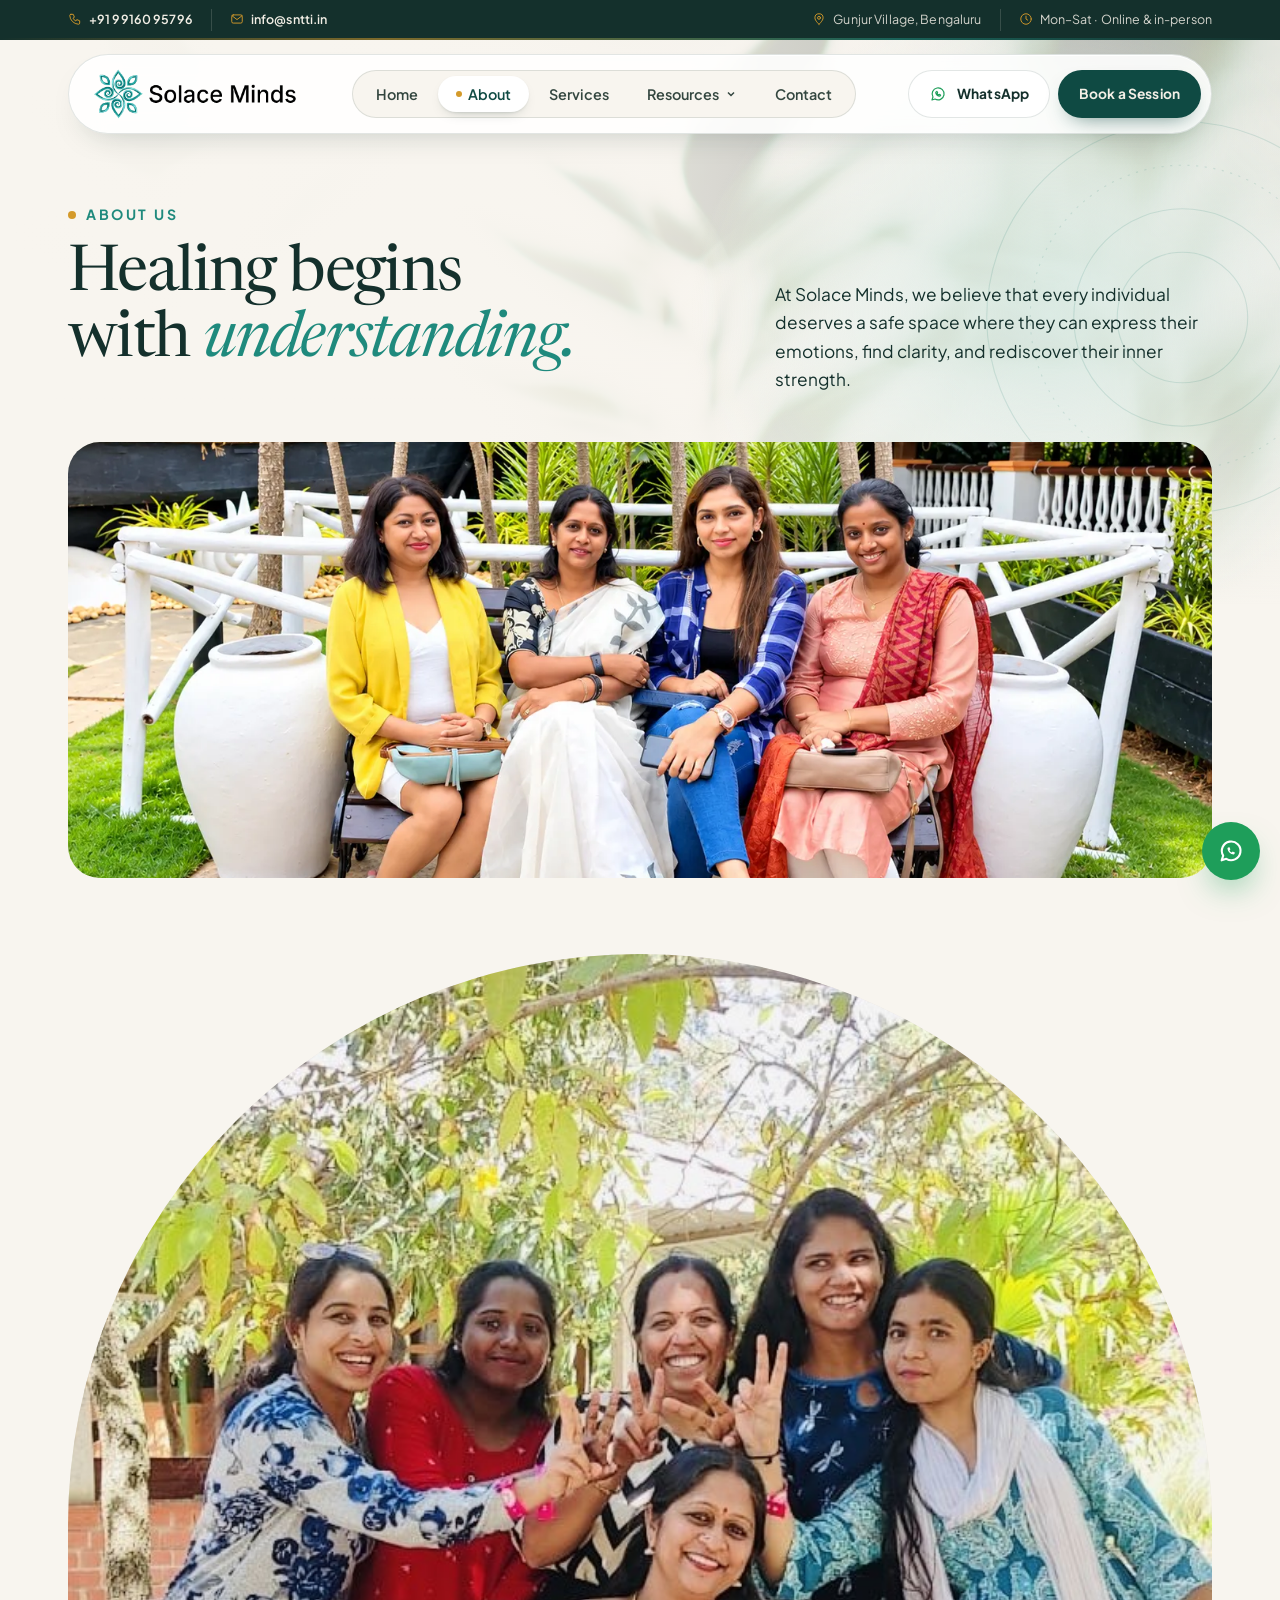
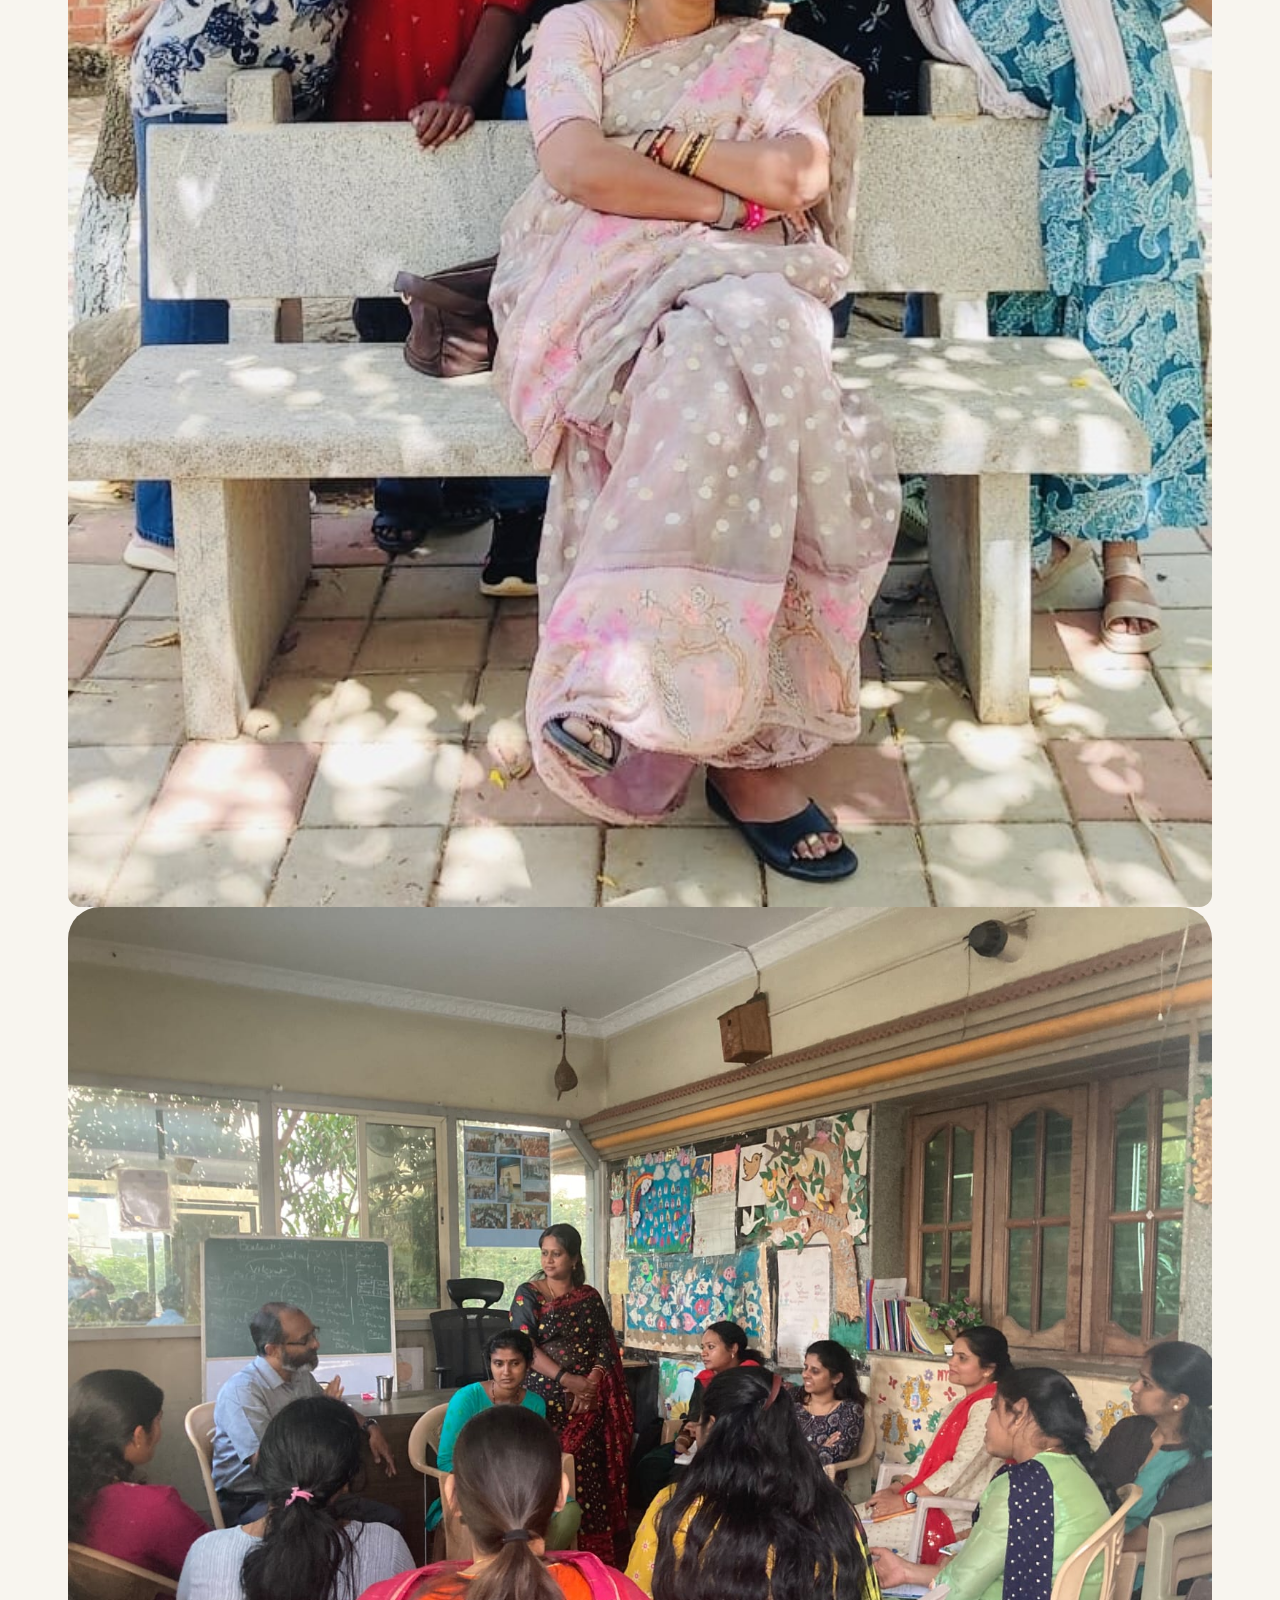
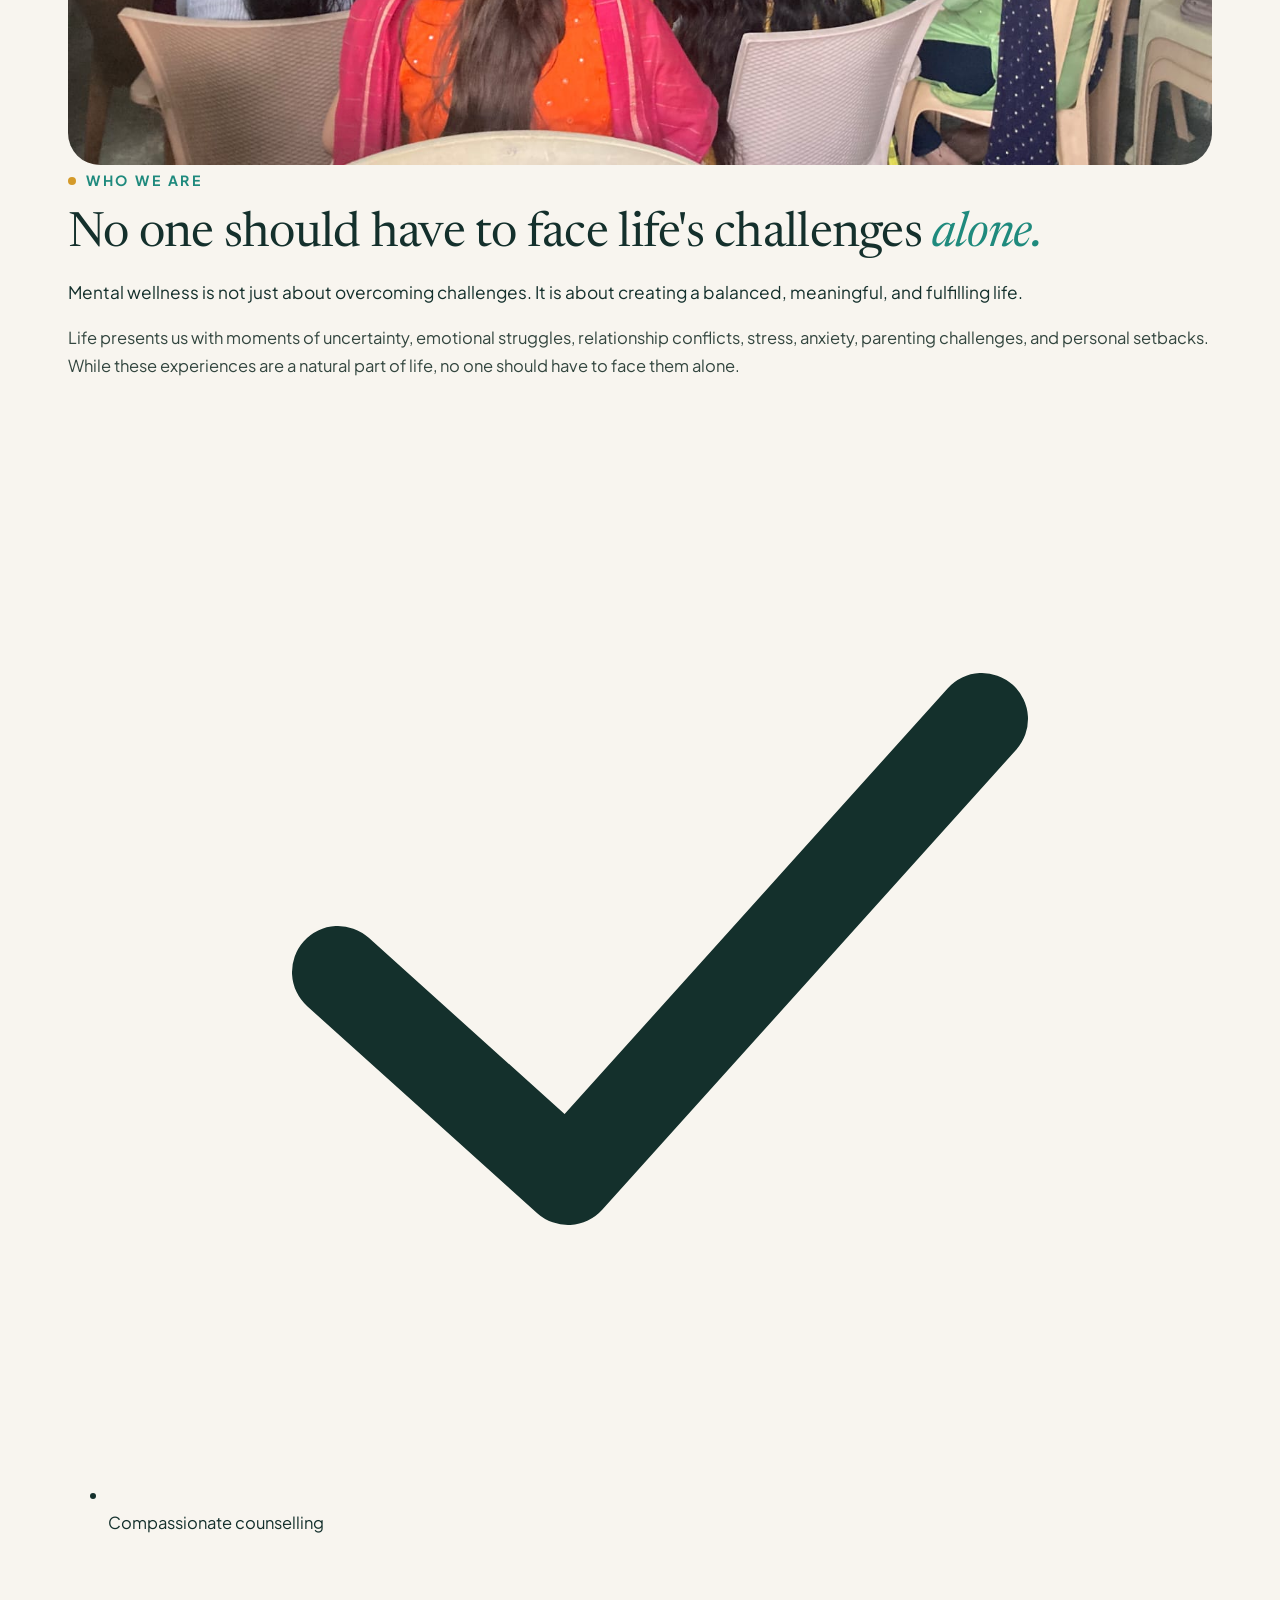
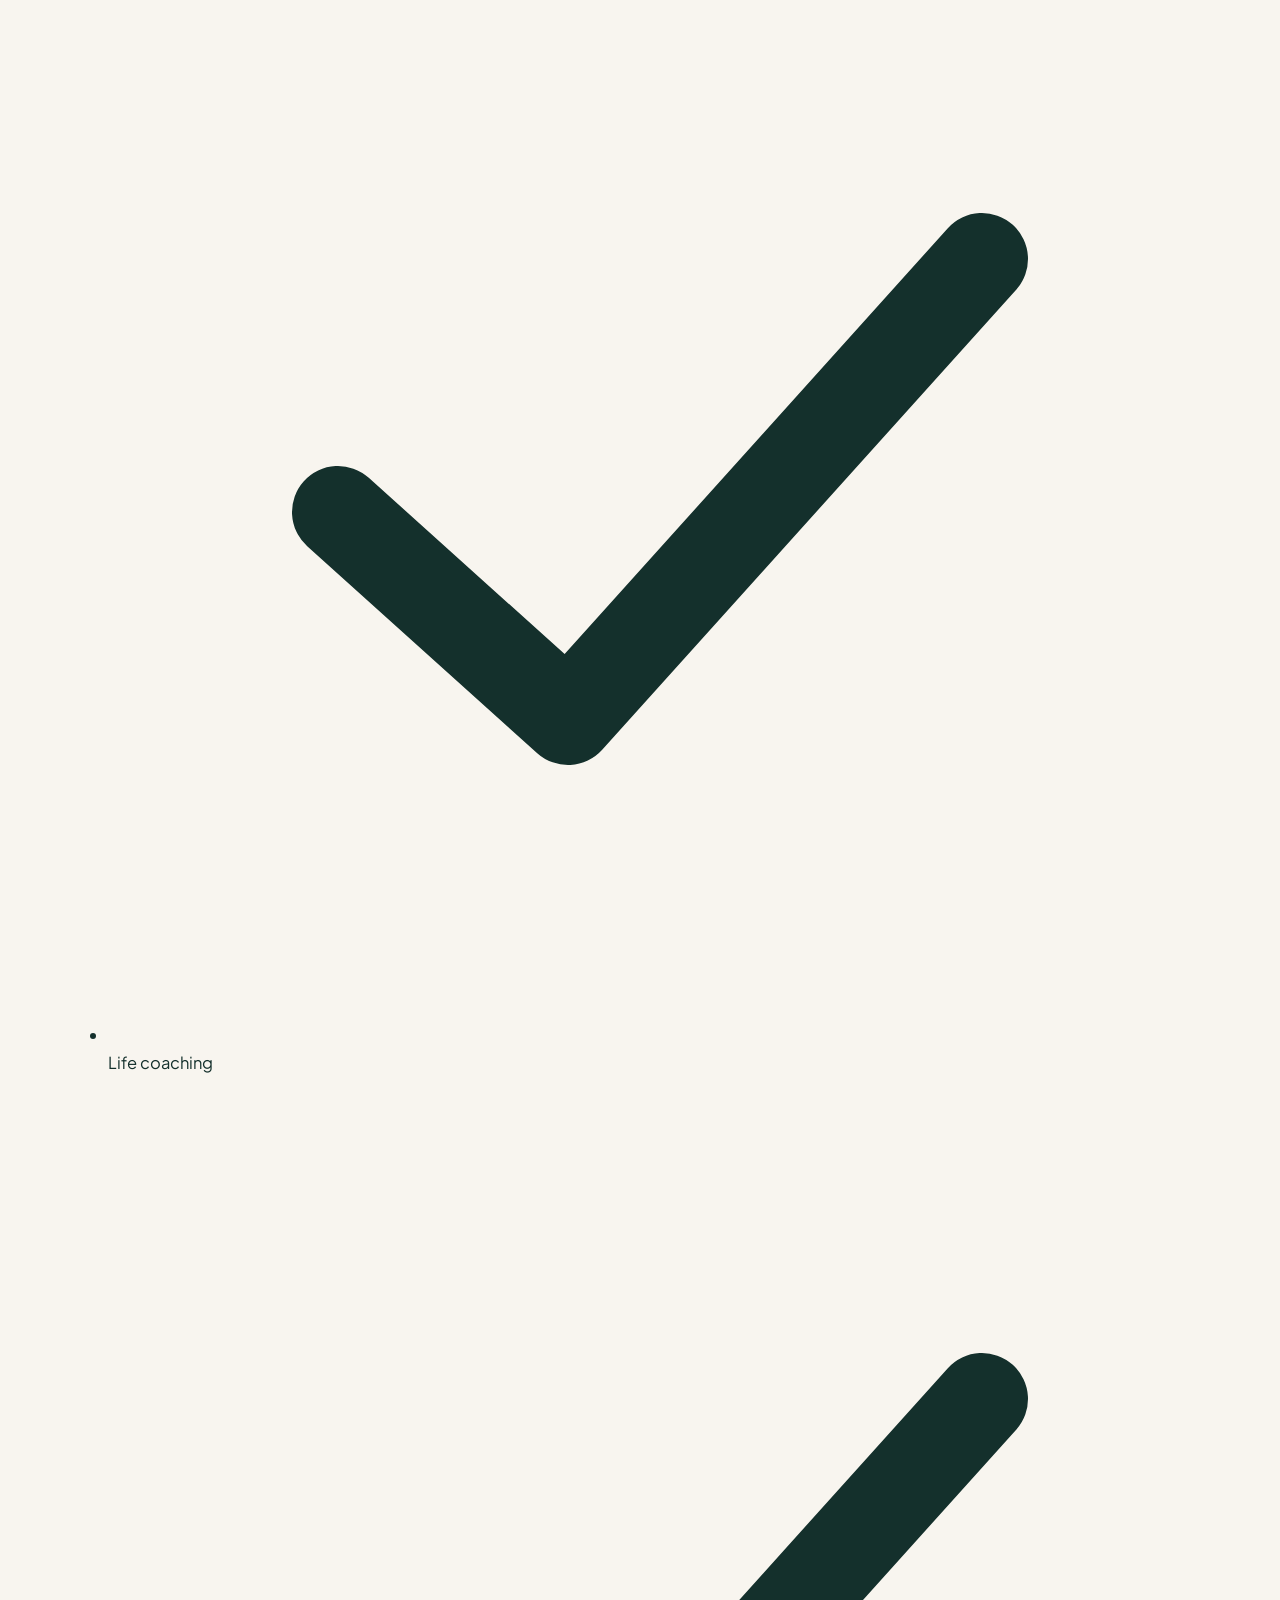
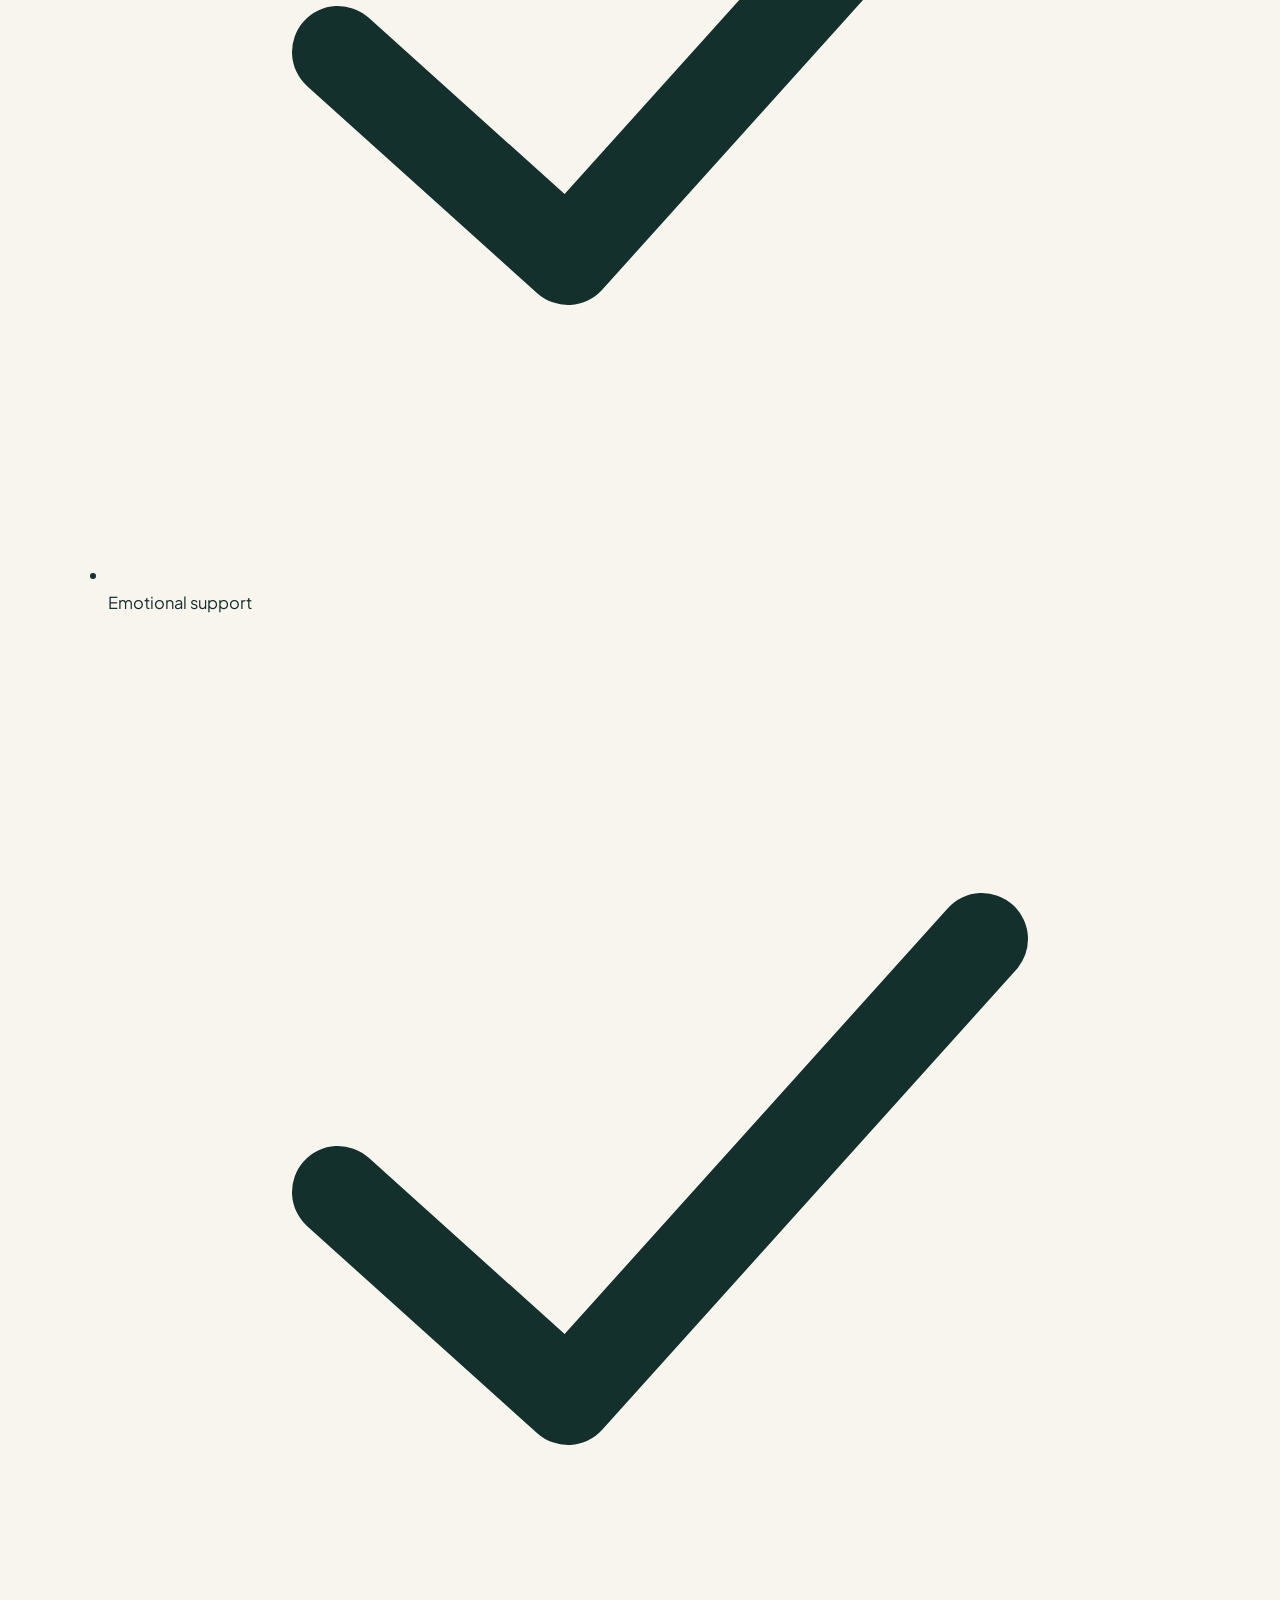
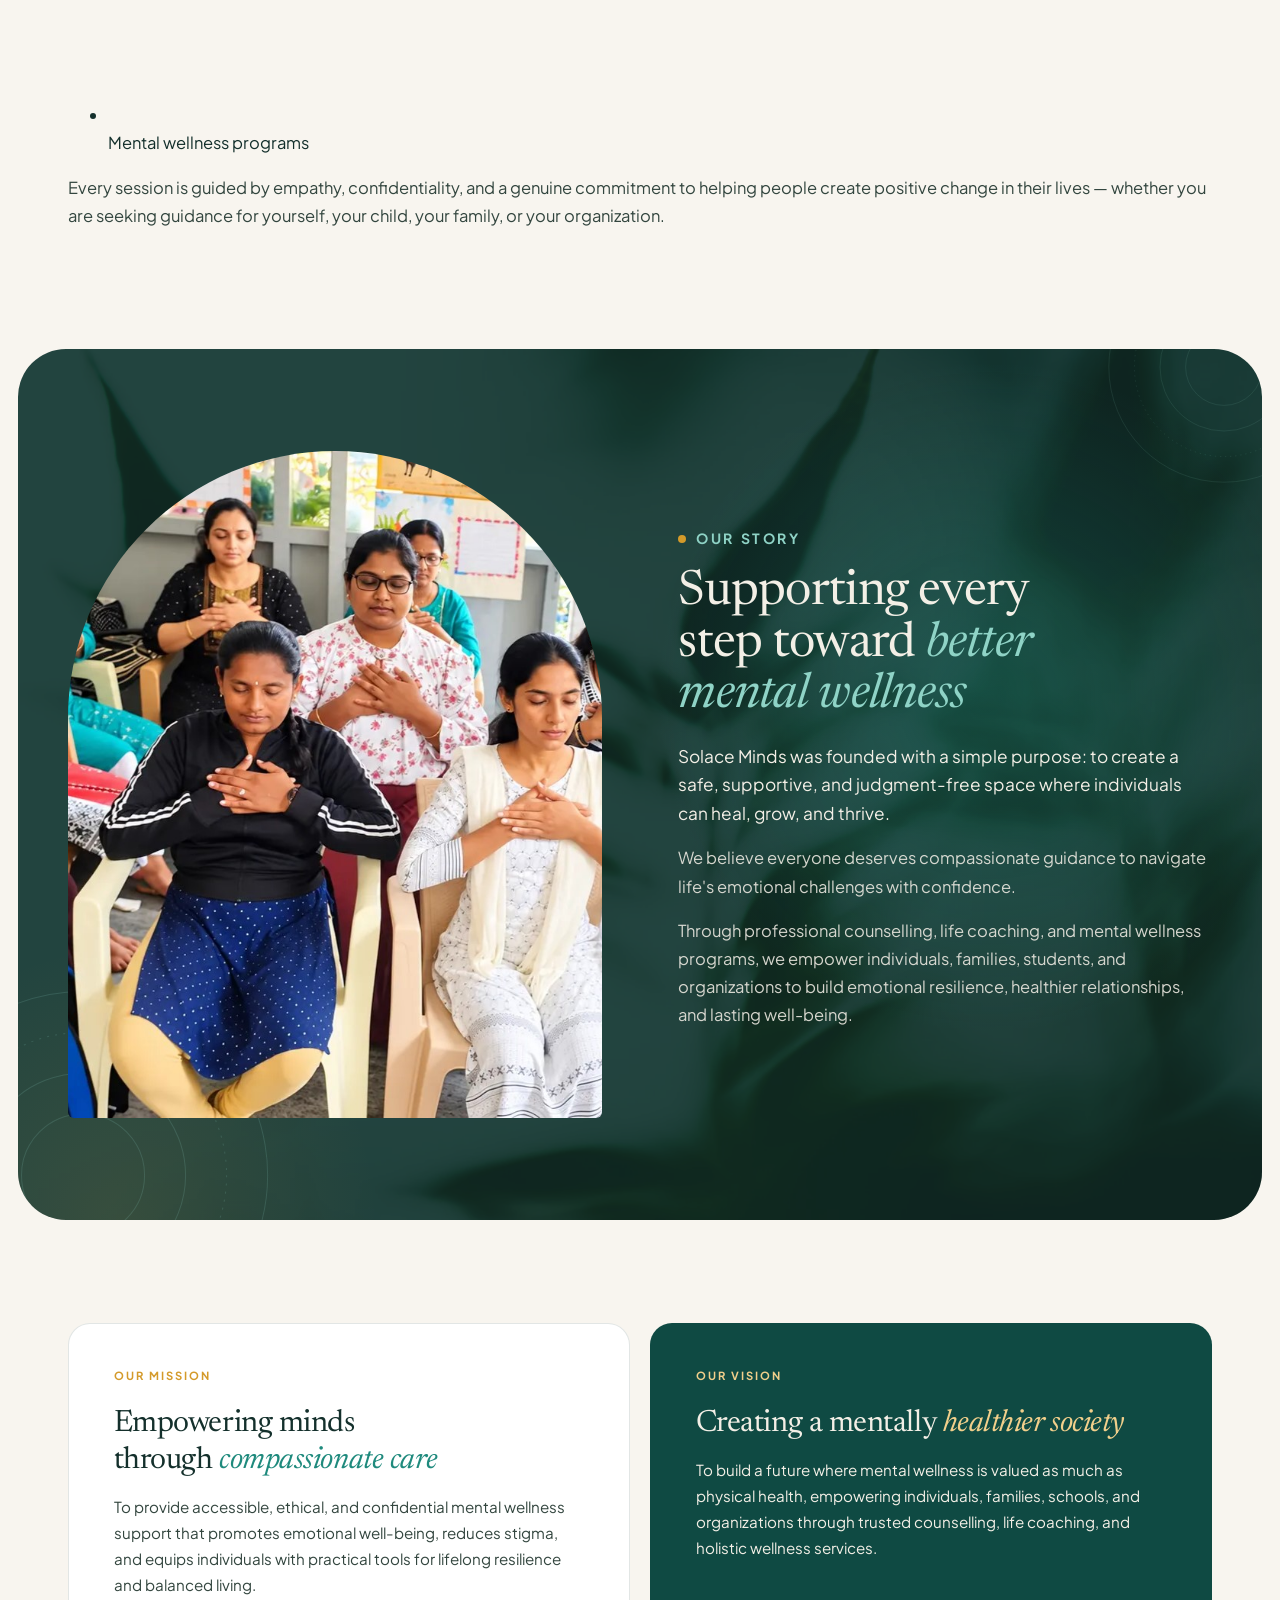
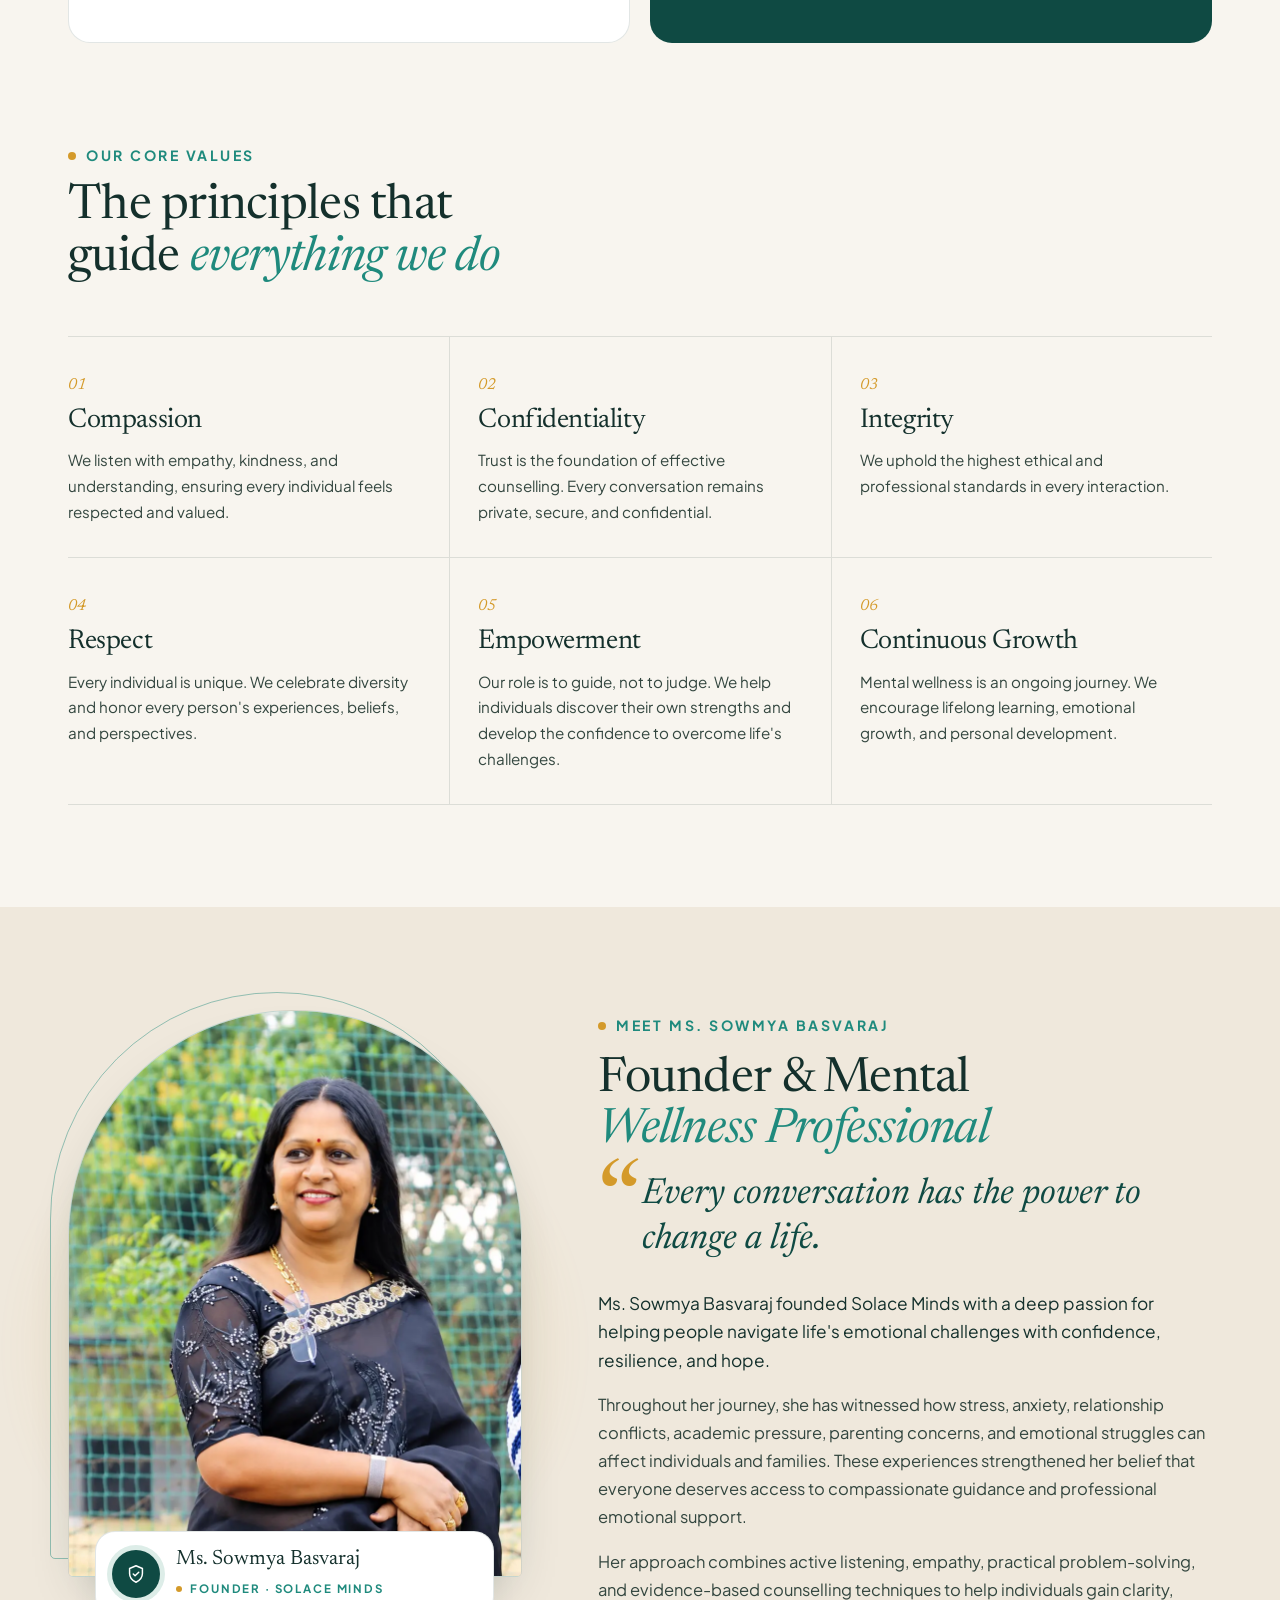
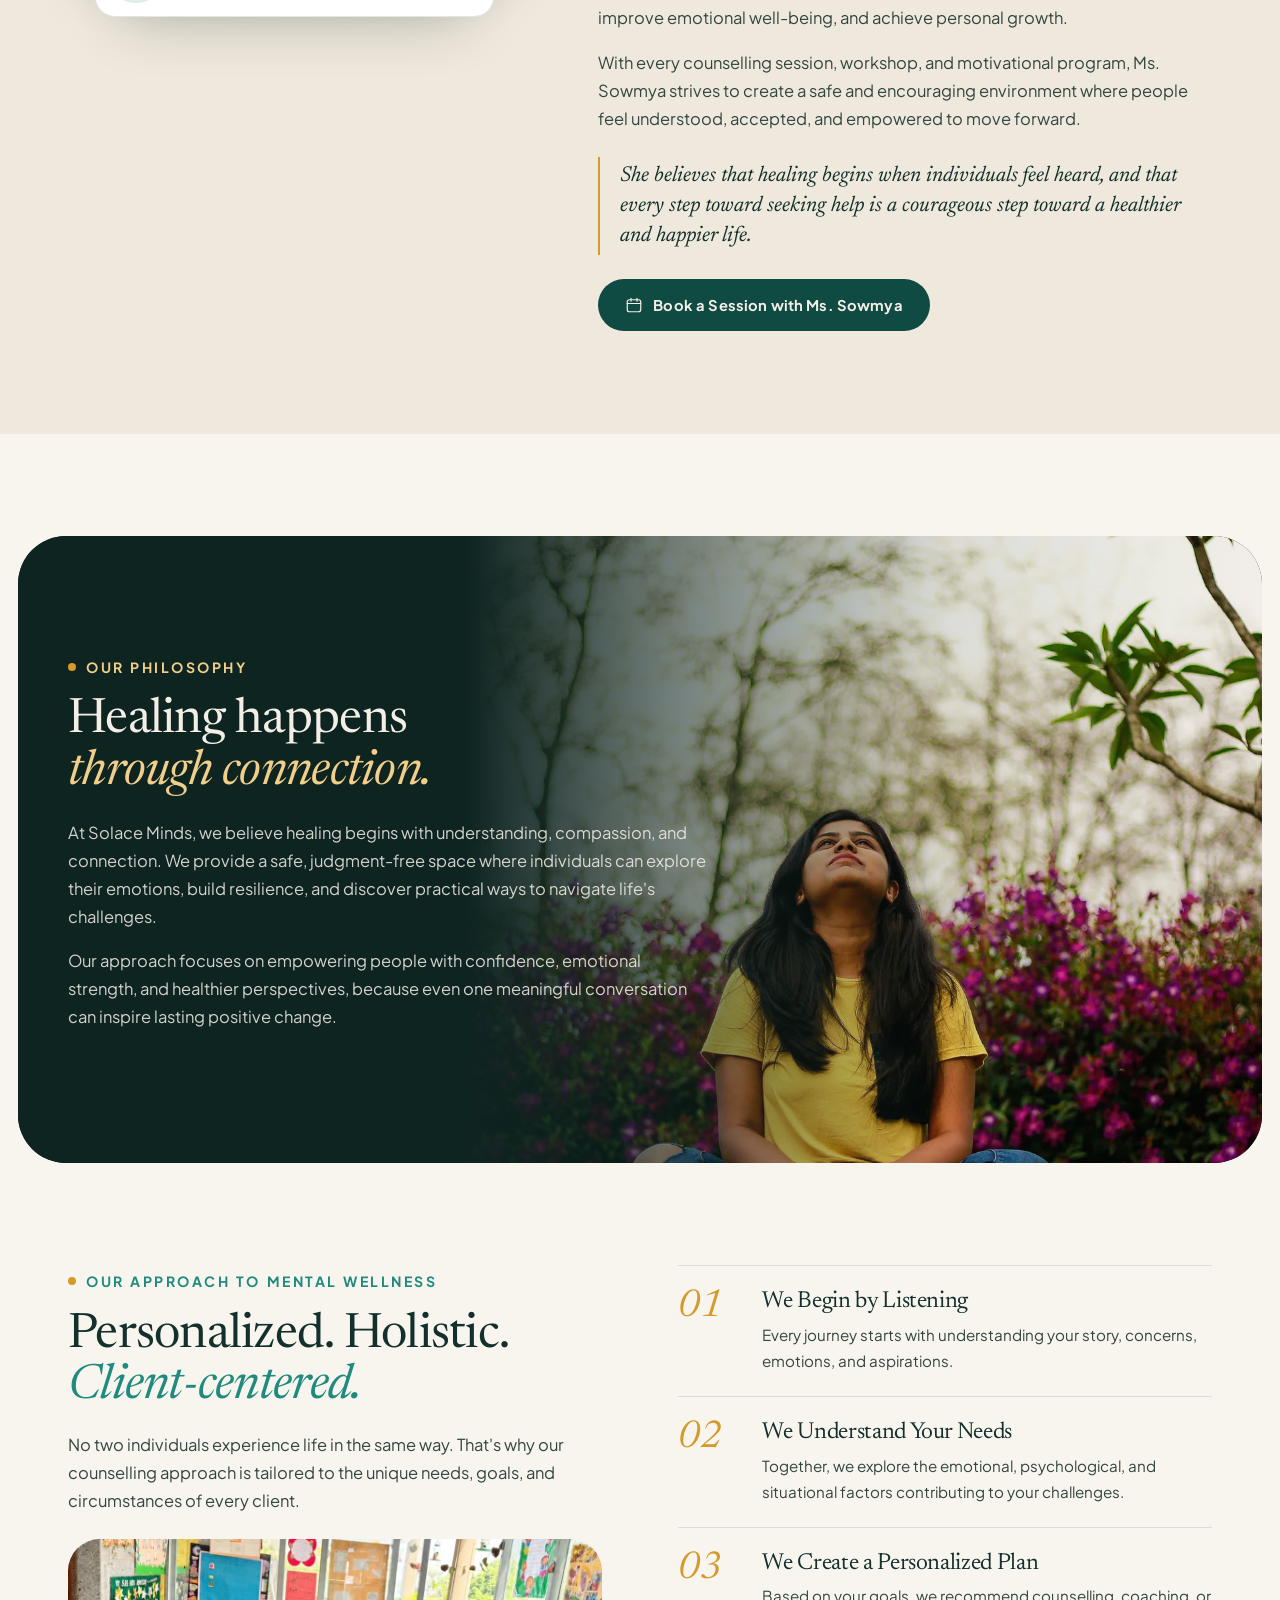
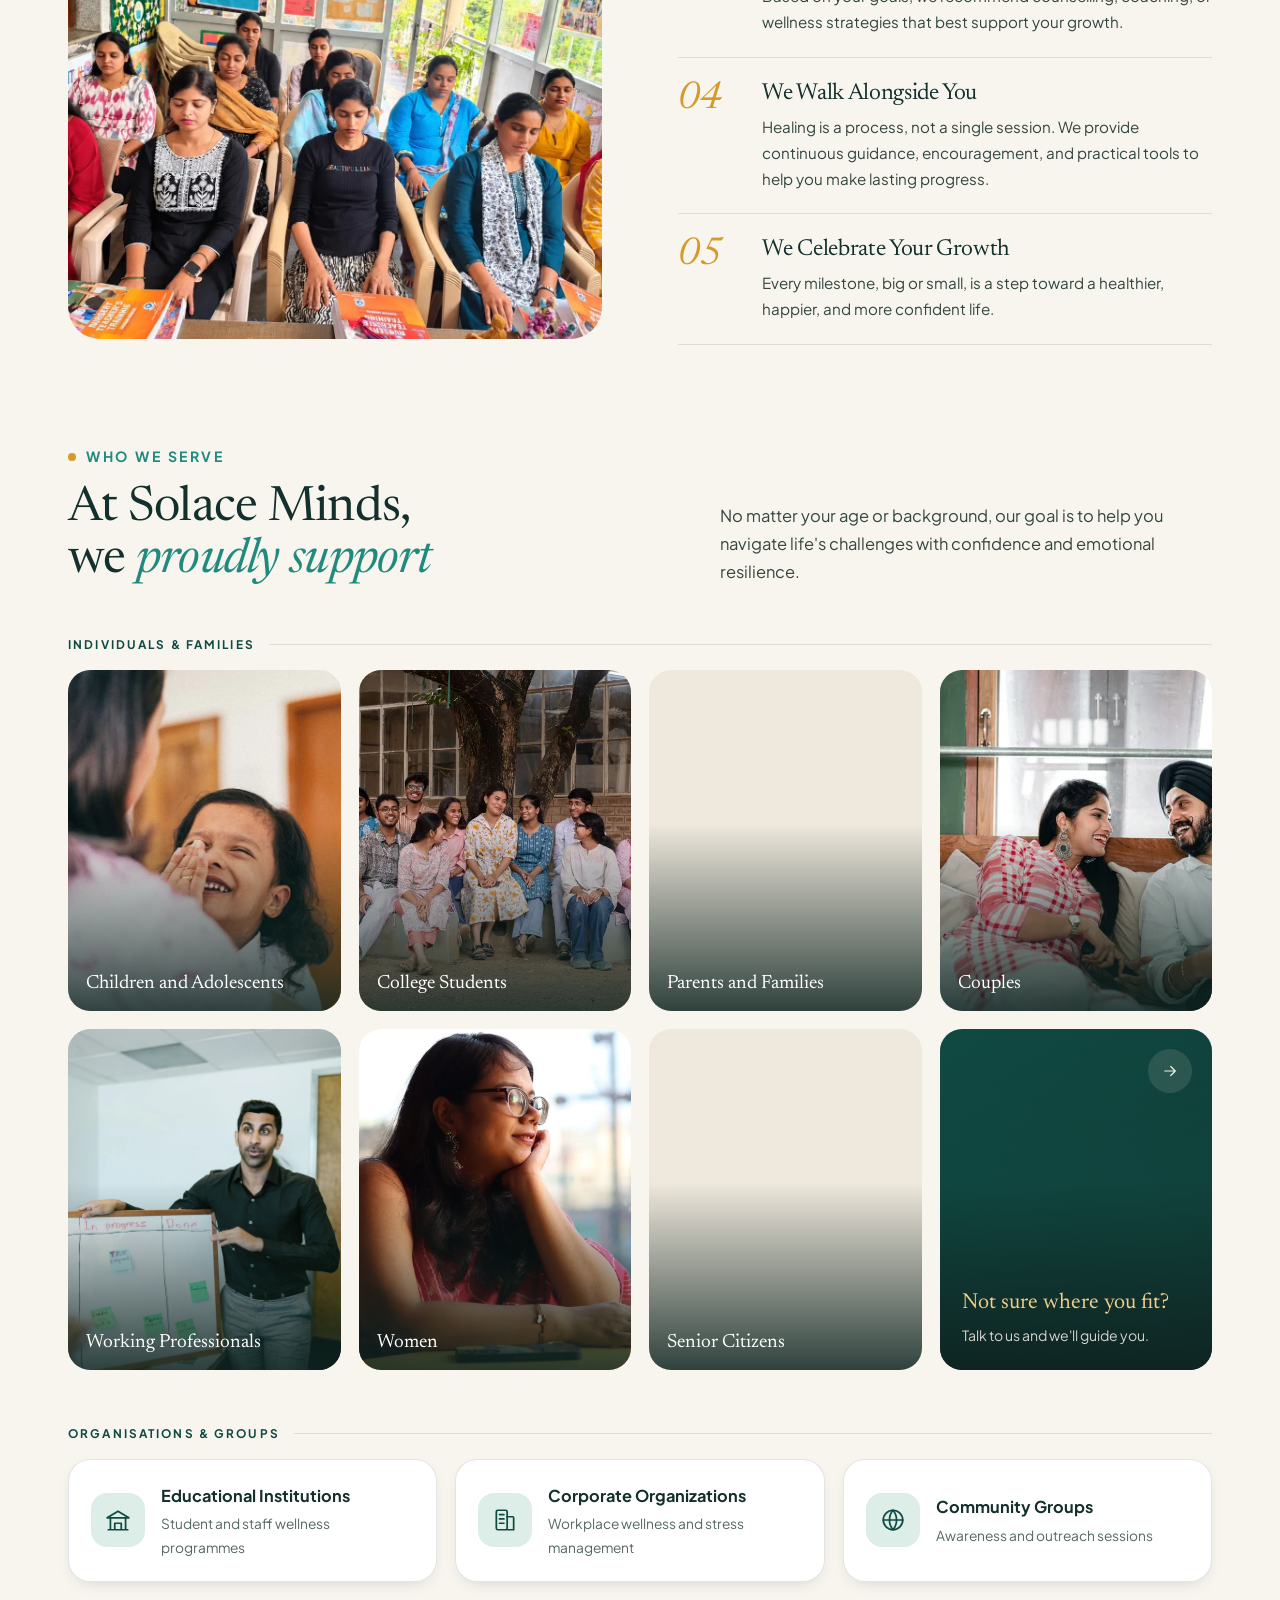
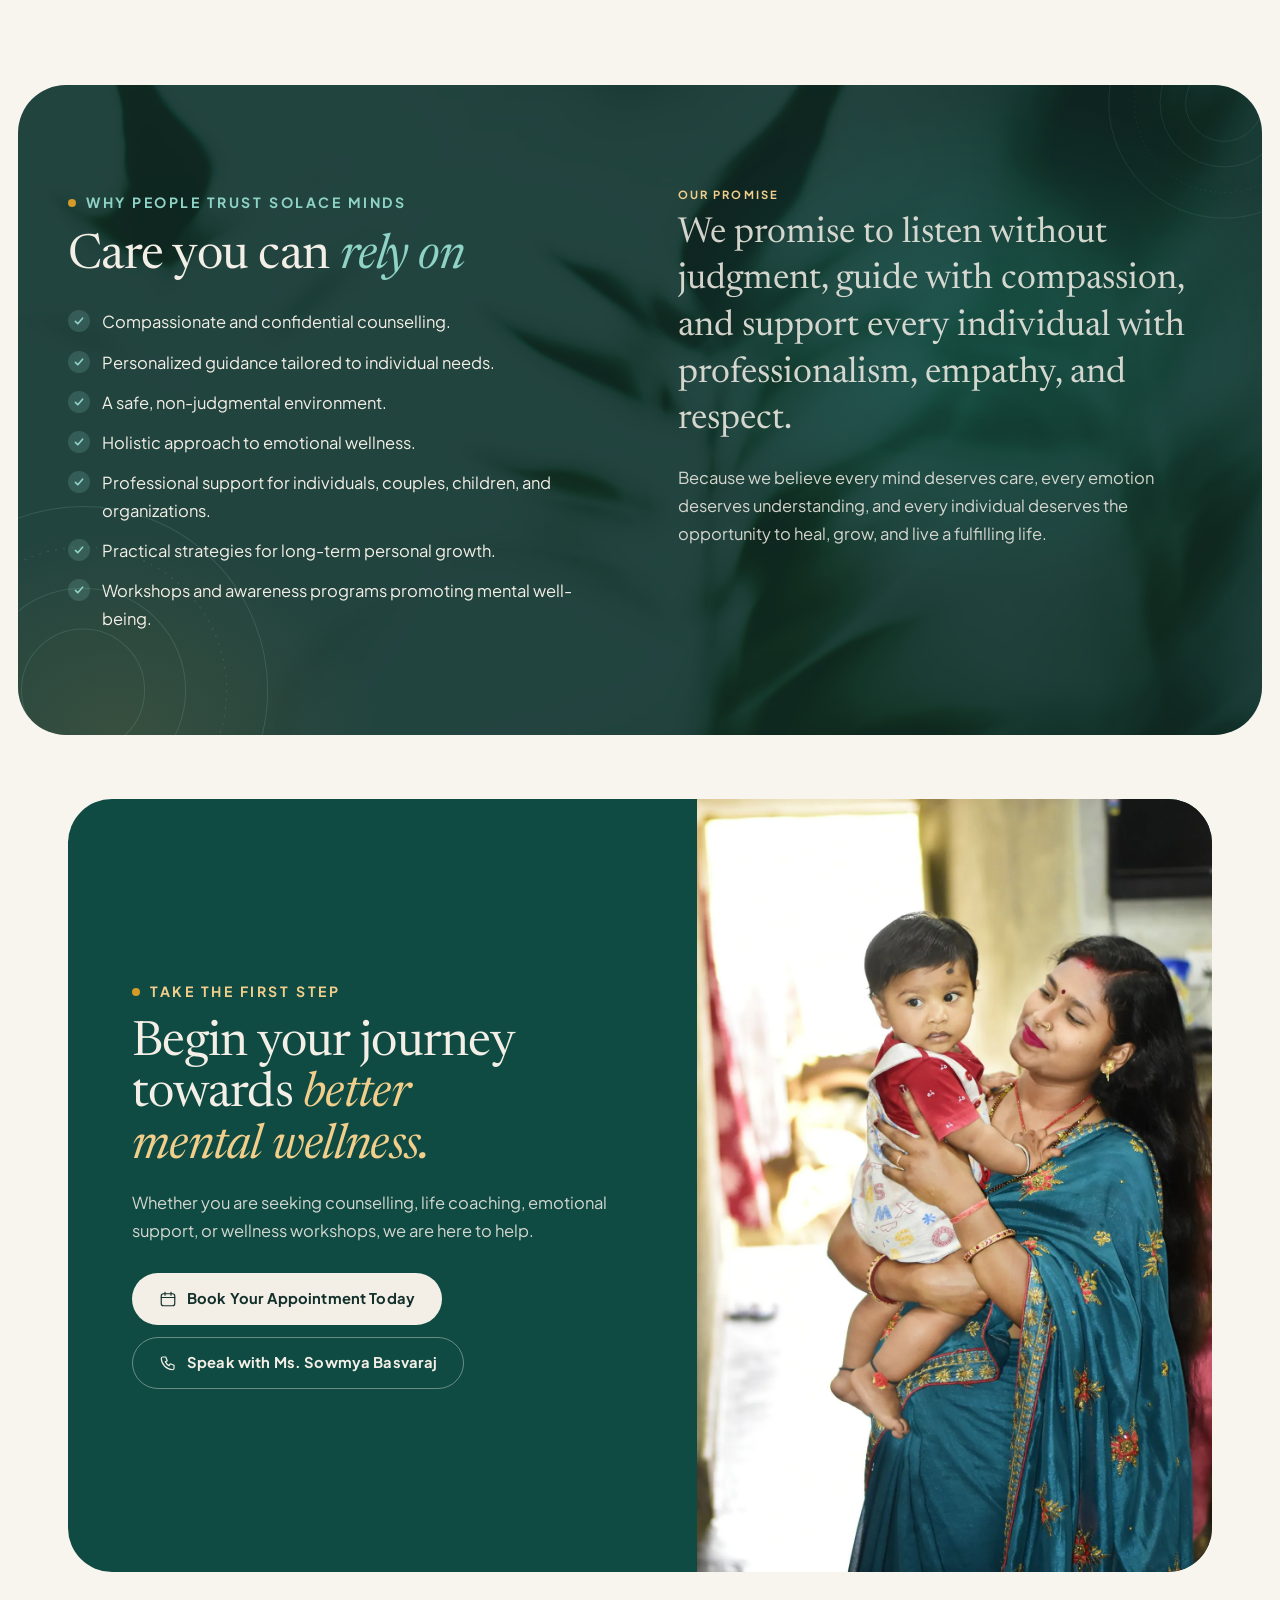
==== commit 3da9b797: "web-design" ====
--- a/about.html
+++ b/about.html
@@ -56,28 +56,32 @@
 
 <section class="p-hero banner">
   <div class="wrap">
-    <nav class="crumbs" aria-label="Breadcrumb"><a href="index.html">Home</a><span aria-hidden="true">/</span><span>About Us</span></nav>
     <div class="top">
       <div><span class="eyebrow rv">About Us</span><h1 class="rv d1">Healing begins with <em>understanding.</em></h1></div>
       <p class="lead rv d2">At Solace Minds, we believe that every individual deserves a safe space where they can express their emotions, find clarity, and rediscover their inner strength.</p>
     </div>
-    <div class="ph rv-img rv"><img src="assets/img/solace-minds-indian-family-wellness.webp" alt="Three generations of an Indian family together in a garden" loading="eager" decoding="async"></div>
-  </div>
-</section>
-
-<section class="sec pt0">
-  <div class="wrap split top">
-    <div><span class="eyebrow rv">Who we are</span><h2 class="rv d1" style="margin-top:16px">No one should have to face life's challenges <em>alone.</em></h2></div>
-    <div>
-      <p class="lead rv">Mental wellness is not just about overcoming challenges. It is about creating a balanced, meaningful, and fulfilling life.</p>
-      <p class="rv d1">Life presents us with moments of uncertainty, emotional struggles, relationship conflicts, stress, anxiety, parenting challenges, and personal setbacks. While these experiences are a natural part of life, no one should have to face them alone.</p>
-      <p class="rv d1">At Solace Minds, we are committed to providing compassionate counselling, life coaching, emotional support, and mental wellness programs that empower individuals to heal, grow, and thrive. Every session is guided by empathy, confidentiality, and a genuine commitment to helping people create positive change in their lives.</p>
-      <p class="rv d2">Whether you are seeking guidance for yourself, your child, your family, or your organization, Solace Minds is here to support you on your journey toward emotional well-being and personal transformation.</p>
-    </div>
-  </div>
-</section>
-
-<section class="sec dark rounded-band" id="story">
+    <div class="ph rv-img rv"><img src="assets/img/wellness-meditation.webp" alt="Three generations of an Indian family together in a garden" loading="eager" decoding="async"></div>
+  </div>
+</section>
+
+<section class="sec pt0 wwa">
+  <div class="wrap wwa-grid">
+    <div class="wwa-media">
+      <div class="ph arch wwa-main rv-img rv"><img src="assets/img/solace-minds-team-celebration.jpg" alt="Ms. Sowmya Basvaraj smiling with a group of women on a garden bench" loading="lazy" decoding="async" style="object-position:50% 40%"></div>
+      <div class="ph wwa-sub rv-img rv d2"><img src="assets/img/solace-minds-group-discussion.jpg" alt="Participants seated in a circle during a group discussion" loading="lazy" decoding="async"></div>
+    </div>
+    <div class="wwa-copy">
+      <span class="eyebrow rv">Who we are</span>
+      <h2 class="rv d1" style="margin:16px 0 18px">No one should have to face life's challenges <em>alone.</em></h2>
+      <p class="lead rv d1">Mental wellness is not just about overcoming challenges. It is about creating a balanced, meaningful, and fulfilling life.</p>
+      <p class="rv d2">Life presents us with moments of uncertainty, emotional struggles, relationship conflicts, stress, anxiety, parenting challenges, and personal setbacks. While these experiences are a natural part of life, no one should have to face them alone.</p>
+      <ul class="wwa-list rv d2"><li><svg viewBox="0 0 24 24" fill="none" stroke="currentColor" stroke-width="2" stroke-linecap="round" stroke-linejoin="round" aria-hidden="true"><path d="M5 12.5 10 17l9-10"/></svg>Compassionate counselling</li><li><svg viewBox="0 0 24 24" fill="none" stroke="currentColor" stroke-width="2" stroke-linecap="round" stroke-linejoin="round" aria-hidden="true"><path d="M5 12.5 10 17l9-10"/></svg>Life coaching</li><li><svg viewBox="0 0 24 24" fill="none" stroke="currentColor" stroke-width="2" stroke-linecap="round" stroke-linejoin="round" aria-hidden="true"><path d="M5 12.5 10 17l9-10"/></svg>Emotional support</li><li><svg viewBox="0 0 24 24" fill="none" stroke="currentColor" stroke-width="2" stroke-linecap="round" stroke-linejoin="round" aria-hidden="true"><path d="M5 12.5 10 17l9-10"/></svg>Mental wellness programs</li></ul>
+      <p class="rv d3">Every session is guided by empathy, confidentiality, and a genuine commitment to helping people create positive change in their lives &mdash; whether you are seeking guidance for yourself, your child, your family, or your organization.</p>
+    </div>
+  </div>
+</section>
+
+<section class="sec dark rounded-band band-deco" id="story">
   <div class="wrap split">
     <div class="ph arch r-45 rv-img rv"><img src="assets/img/peaceful-group-meditation.jpg" alt="A counsellor in session in a warm, quiet room" loading="lazy" decoding="async"></div>
     <div>
@@ -110,7 +114,7 @@
   <div class="wrap founder">
     <div class="portrait rv">
       <div class="frame">
-        <img src="assets/img/our-founder.jpg" alt="Ms. Sowmya Basvaraj">
+        <img src="assets/img/our-founder-soumiya.webp" alt="Ms. Sowmya Basvaraj">
         <div><div class="mono">SB</div><small>Portrait coming soon</small></div>
       </div>
       <div class="name-tag"><span class="nt-ico" aria-hidden="true"><svg viewBox="0 0 24 24" fill="none" stroke="currentColor" stroke-width="1.6" stroke-linecap="round" stroke-linejoin="round"><path d="M12 21c-4.5-2.2-7-5.6-7-9.6V6l7-3 7 3v5.4c0 4-2.5 7.4-7 9.6Z"/><path d="m9 12 2 2 4-4"/></svg></span><div class="nt-txt"><b>Ms. Sowmya Basvaraj</b><span class="nt-role">Founder · Solace Minds</span></div></div>
@@ -145,16 +149,19 @@
       <span class="eyebrow rv">Our Approach to Mental Wellness</span>
       <h2 class="rv d1" style="margin:16px 0 18px">Personalized. Holistic. <em>Client-centered.</em></h2>
       <p class="rv d2">No two individuals experience life in the same way. That's why our counselling approach is tailored to the unique needs, goals, and circumstances of every client.</p>
-      <div class="ph r-43 rv-img rv d2" style="margin-top:24px"><img src="assets/img/solace-minds-couple-counselling.webp" alt="A couple in a counselling session together" loading="lazy" decoding="async"></div>
+      <div class="ph r-43 rv-img rv d2" style="margin-top:24px"><img src="assets/img/sunlit-nursery-teacher-training.jpg" alt="A couple in a counselling session together" loading="lazy" decoding="async"></div>
     </div>
     <ol class="timeline"><li class="rv"><span class="tn">01</span><div><h3>We Begin by Listening</h3><p>Every journey starts with understanding your story, concerns, emotions, and aspirations.</p></div></li><li class="rv"><span class="tn">02</span><div><h3>We Understand Your Needs</h3><p>Together, we explore the emotional, psychological, and situational factors contributing to your challenges.</p></div></li><li class="rv"><span class="tn">03</span><div><h3>We Create a Personalized Plan</h3><p>Based on your goals, we recommend counselling, coaching, or wellness strategies that best support your growth.</p></div></li><li class="rv"><span class="tn">04</span><div><h3>We Walk Alongside You</h3><p>Healing is a process, not a single session. We provide continuous guidance, encouragement, and practical tools to help you make lasting progress.</p></div></li><li class="rv"><span class="tn">05</span><div><h3>We Celebrate Your Growth</h3><p>Every milestone, big or small, is a step toward a healthier, happier, and more confident life.</p></div></li></ol>
   </div>
 </section>
 
 <section class="sec pt0" id="who">
-  <div class="wrap split">
-    <div><span class="eyebrow rv">Who We Serve</span><h2 class="rv d1" style="margin:16px 0 16px">At Solace Minds, we <em>proudly support</em></h2><p class="rv d2">No matter your age or background, our goal is to help you navigate life's challenges with confidence and emotional resilience.</p></div>
-    <div class="rv d1"><ul class="pills"><li><svg viewBox="0 0 24 24" fill="none" stroke="currentColor" stroke-width="1.6" stroke-linecap="round" stroke-linejoin="round" aria-hidden="true"><circle cx="12" cy="7" r="3"/><path d="M8 21v-6l-2-3M16 21v-6l2-3M9 14h6"/></svg>Children and Adolescents</li><li><svg viewBox="0 0 24 24" fill="none" stroke="currentColor" stroke-width="1.6" stroke-linecap="round" stroke-linejoin="round" aria-hidden="true"><path d="M2 9l10-5 10 5-10 5Z"/><path d="M6 11v5c3 2 9 2 12 0v-5"/></svg>College Students</li><li><svg viewBox="0 0 24 24" fill="none" stroke="currentColor" stroke-width="1.6" stroke-linecap="round" stroke-linejoin="round" aria-hidden="true"><circle cx="8" cy="7" r="2.5"/><circle cx="16" cy="7" r="2.5"/><circle cx="12" cy="13" r="2"/><path d="M4 20c.5-4 2-6 4-6M20 20c-.5-4-2-6-4-6M9 20c.3-2 1.5-3 3-3s2.7 1 3 3"/></svg>Parents and Families</li><li><svg viewBox="0 0 24 24" fill="none" stroke="currentColor" stroke-width="1.6" stroke-linecap="round" stroke-linejoin="round" aria-hidden="true"><circle cx="9" cy="13" r="5"/><circle cx="15" cy="13" r="5"/></svg>Couples</li><li><svg viewBox="0 0 24 24" fill="none" stroke="currentColor" stroke-width="1.6" stroke-linecap="round" stroke-linejoin="round" aria-hidden="true"><rect x="3" y="7" width="18" height="13" rx="2"/><path d="M9 7V5h6v2"/></svg>Working Professionals</li><li><svg viewBox="0 0 24 24" fill="none" stroke="currentColor" stroke-width="1.6" stroke-linecap="round" stroke-linejoin="round" aria-hidden="true"><circle cx="12" cy="8" r="3.5"/><path d="M5 20c1-3.6 3.8-5.5 7-5.5s6 1.9 7 5.5"/></svg>Women</li><li><svg viewBox="0 0 24 24" fill="none" stroke="currentColor" stroke-width="1.6" stroke-linecap="round" stroke-linejoin="round" aria-hidden="true"><circle cx="11" cy="5" r="2.5"/><path d="M11 8v6l-3 6M11 14l3 6M11 10l-3 2M16 11v10"/></svg>Senior Citizens</li><li><svg viewBox="0 0 24 24" fill="none" stroke="currentColor" stroke-width="1.6" stroke-linecap="round" stroke-linejoin="round" aria-hidden="true"><path d="M3 10h18L12 4Z"/><path d="M5 10v8M9.5 10v8M14.5 10v8M19 10v8M3 20h18"/></svg>Educational Institutions</li><li><svg viewBox="0 0 24 24" fill="none" stroke="currentColor" stroke-width="1.6" stroke-linecap="round" stroke-linejoin="round" aria-hidden="true"><rect x="4" y="3" width="10" height="18"/><path d="M14 9h6v12h-6M7 7h4M7 11h4M7 15h4"/></svg>Corporate Organizations</li><li><svg viewBox="0 0 24 24" fill="none" stroke="currentColor" stroke-width="1.6" stroke-linecap="round" stroke-linejoin="round" aria-hidden="true"><circle cx="12" cy="12" r="9"/><path d="M3 12h18M12 3c2.5 2.5 3.5 5.5 3.5 9s-1 6.5-3.5 9c-2.5-2.5-3.5-5.5-3.5-9s1-6.5 3.5-9Z"/></svg>Community Groups</li></ul></div>
+  <div class="wrap">
+    <div class="head-split"><div class="head" style="margin:0"><span class="eyebrow rv">Who We Serve</span><h2 class="rv d1">At Solace Minds, we <em>proudly support</em></h2></div><p class="rv d2">No matter your age or background, our goal is to help you navigate life's challenges with confidence and emotional resilience.</p></div>
+    <h3 class="ws-label rv">Individuals &amp; families</h3>
+    <ul class="ws-grid"><li class="ws-tile rv d0"><img src="assets/img/solace-minds-kids-counselling.webp" alt="" loading="lazy" decoding="async" style="object-position:50% 35%"><span>Children and Adolescents</span></li><li class="ws-tile rv d1"><img src="assets/img/solace-minds-college-students-wellness.webp" alt="" loading="lazy" decoding="async" style="object-position:50% 40%"><span>College Students</span></li><li class="ws-tile rv d2"><img src="assets/img/solace-minds-mother-and-child-bonding.webp" alt="" loading="lazy" decoding="async" style="object-position:50% 25%"><span>Parents and Families</span></li><li class="ws-tile rv d3"><img src="assets/img/solace-minds-marital-counselling.webp" alt="" loading="lazy" decoding="async" style="object-position:50% 40%"><span>Couples</span></li><li class="ws-tile rv d0"><img src="assets/img/solace-minds-corporate-training-session.webp" alt="" loading="lazy" decoding="async" style="object-position:70% 25%"><span>Working Professionals</span></li><li class="ws-tile rv d1"><img src="assets/img/solace-minds-emotional-wellness.webp" alt="" loading="lazy" decoding="async" style="object-position:45% 35%"><span>Women</span></li><li class="ws-tile rv d2"><img src="assets/img/solace-minds-senior-citizen-wellness.webp" alt="" loading="lazy" decoding="async" style="object-position:50% 30%"><span>Senior Citizens</span></li><li class="ws-tile ws-cta rv d3"><img src="assets/img/solace-minds-counsellor-whatsapp-help.jpg" alt="" loading="lazy" decoding="async" style="object-position:50% 25%"><a href="contact.html#appointment"><b>Not sure where you fit?</b><small>Talk to us and we'll guide you.</small><i><svg viewBox="0 0 24 24" fill="none" stroke="currentColor" stroke-width="1.6" stroke-linecap="round" stroke-linejoin="round" aria-hidden="true"><path d="M5 12h14M13 6l6 6-6 6"/></svg></i></a></li></ul>
+    <h3 class="ws-label rv">Organisations &amp; groups</h3>
+    <ul class="ws-orgs"><li class="ws-org rv d0"><span class="ws-ico"><svg viewBox="0 0 24 24" fill="none" stroke="currentColor" stroke-width="1.6" stroke-linecap="round" stroke-linejoin="round" aria-hidden="true"><path d="M3 21h18M5 21V10M19 21V10M9 21v-6h6v6"/><path d="M2 10l10-6 10 6Z"/></svg></span><div><b>Educational Institutions</b><small>Student and staff wellness programmes</small></div></li><li class="ws-org rv d1"><span class="ws-ico"><svg viewBox="0 0 24 24" fill="none" stroke="currentColor" stroke-width="1.6" stroke-linecap="round" stroke-linejoin="round" aria-hidden="true"><rect x="4" y="3" width="10" height="18" rx="1.5"/><path d="M14 9h5a1 1 0 0 1 1 1v11H14M7 7h4M7 11h4M7 15h4"/></svg></span><div><b>Corporate Organizations</b><small>Workplace wellness and stress management</small></div></li><li class="ws-org rv d2"><span class="ws-ico"><svg viewBox="0 0 24 24" fill="none" stroke="currentColor" stroke-width="1.6" stroke-linecap="round" stroke-linejoin="round" aria-hidden="true"><circle cx="12" cy="12" r="9"/><path d="M3 12h18M12 3a14 14 0 0 1 0 18M12 3a14 14 0 0 0 0 18"/></svg></span><div><b>Community Groups</b><small>Awareness and outreach sessions</small></div></li></ul>
   </div>
 </section>
 
@@ -180,15 +187,38 @@
 </main>
 <footer class="site-foot">
   <div class="wrap">
-    <div class="f-cta">
+    <!-- <div class="f-cta">
       <div><span class="eyebrow" style="color:#F1CF8B">We're here for you</span><h2 style="margin-top:16px">Ready to begin your <em>healing journey?</em></h2></div>
       <div class="ctas"><a class="btn btn-light" href="contact.html#appointment"><svg viewBox="0 0 24 24" fill="none" stroke="currentColor" stroke-width="1.6" stroke-linecap="round" stroke-linejoin="round" aria-hidden="true"><rect x="3" y="5" width="18" height="16" rx="3"/><path d="M3 10h18M8 3v4M16 3v4"/></svg>Book an Appointment</a></div>
-    </div>
+    </div> -->
     <div class="f-acts">
       <a class="f-act" href="tel:+919916095796"><span class="ico"><svg viewBox="0 0 24 24" fill="none" stroke="currentColor" stroke-width="1.6" stroke-linecap="round" stroke-linejoin="round" aria-hidden="true"><path d="M5 4h4l2 5-2.5 1.5a11 11 0 0 0 5 5L15 13l5 2v4a2 2 0 0 1-2 2A16 16 0 0 1 3 6a2 2 0 0 1 2-2Z"/></svg></span><div><b>Call Us</b><span>+91 99160 95796</span></div></a>
       <a class="f-act" href="https://wa.me/919916095796" target="_blank" rel="noopener"><span class="ico"><svg viewBox="0 0 24 24" fill="none" stroke="currentColor" stroke-width="1.6" stroke-linecap="round" stroke-linejoin="round" aria-hidden="true"><path d="M4 20l1.3-4A8 8 0 1 1 8 18.7Z"/><path d="M9 9.5c0 3 2.5 5.5 5.5 5.5l1-1.5-2-1-1 .8a4 4 0 0 1-1.8-1.8l.8-1-1-2Z"/></svg></span><div><b>WhatsApp Us</b><span>Quick replies</span></div></a>
       <a class="f-act" href="contact.html#appointment"><span class="ico"><svg viewBox="0 0 24 24" fill="none" stroke="currentColor" stroke-width="1.6" stroke-linecap="round" stroke-linejoin="round" aria-hidden="true"><rect x="3" y="5" width="18" height="16" rx="3"/><path d="M3 10h18M8 3v4M16 3v4"/></svg></span><div><b>Book an Appointment</b><span>Online or in-person</span></div></a>
       <a class="f-act" href="https://www.google.com/maps/search/?api=1&amp;query=Shree+Maatha+Nilaya+286+Krupanidhi+College+Road+Gunjur+Village+Bengaluru+560087" target="_blank" rel="noopener"><span class="ico"><svg viewBox="0 0 24 24" fill="none" stroke="currentColor" stroke-width="1.6" stroke-linecap="round" stroke-linejoin="round" aria-hidden="true"><path d="M12 21s-7-6-7-11a7 7 0 0 1 14 0c0 5-7 11-7 11Z"/><circle cx="12" cy="10" r="2.5"/></svg></span><div><b>Visit Our Centre</b><span>Gunjur Village, Bengaluru</span></div></a>
+    </div>
+    <div class="f-form" data-form-wrap>
+      <div class="f-form-intro">
+        <span class="f-kicker">Request a callback</span>
+        <h3>Not sure where to begin? <em>Let us call you.</em></h3>
+        <p>Leave your details and a member of our team will reach out to you.</p>
+      </div>
+      <div class="f-form-card">
+        <form class="f-form-grid" data-form="callback">
+          <div class="fld"><label class="sr-only" for="ff-name">Name</label><span class="fi"><svg viewBox="0 0 24 24" fill="none" stroke="currentColor" stroke-width="1.6" stroke-linecap="round" stroke-linejoin="round" aria-hidden="true"><circle cx="12" cy="8" r="4"/><path d="M4 21a8 8 0 0 1 16 0"/></svg></span><input id="ff-name" name="name" data-label="Name" autocomplete="name" placeholder="Your name" required><span class="err"></span></div>
+          <div class="fld"><label class="sr-only" for="ff-phone">Mobile number</label><span class="fi"><svg viewBox="0 0 24 24" fill="none" stroke="currentColor" stroke-width="1.6" stroke-linecap="round" stroke-linejoin="round" aria-hidden="true"><path d="M5 4h4l2 5-2.5 1.5a11 11 0 0 0 5 5L15 13l5 2v4a2 2 0 0 1-2 2A16 16 0 0 1 3 6a2 2 0 0 1 2-2Z"/></svg></span><input id="ff-phone" name="phone" data-label="Mobile" type="tel" inputmode="tel" autocomplete="tel" placeholder="Mobile number" pattern="(\+?91[ -]?)?[6-9][0-9]{4}[ -]?[0-9]{5}" required><span class="err"></span></div>
+          <div class="fld"><label class="sr-only" for="ff-email">Email</label><span class="fi"><svg viewBox="0 0 24 24" fill="none" stroke="currentColor" stroke-width="1.6" stroke-linecap="round" stroke-linejoin="round" aria-hidden="true"><rect x="3" y="5" width="18" height="14" rx="2.5"/><path d="M3.5 6.5 12 13l8.5-6.5"/></svg></span><input id="ff-email" name="email" data-label="Email" type="email" autocomplete="email" placeholder="Email address" required><span class="err"></span></div>
+          <div class="fld"><label class="sr-only" for="ff-city">City</label><span class="fi"><svg viewBox="0 0 24 24" fill="none" stroke="currentColor" stroke-width="1.6" stroke-linecap="round" stroke-linejoin="round" aria-hidden="true"><path d="M12 21s-7-6-7-11a7 7 0 0 1 14 0c0 5-7 11-7 11Z"/><circle cx="12" cy="10" r="2.5"/></svg></span><input id="ff-city" name="city" data-label="City" autocomplete="address-level2" placeholder="City" required><span class="err"></span></div>
+          <button class="btn btn-primary" type="submit">Request a Callback <svg viewBox="0 0 24 24" fill="none" stroke="currentColor" stroke-width="1.6" stroke-linecap="round" stroke-linejoin="round" aria-hidden="true"><path d="M5 12h14M13 6l6 6-6 6"/></svg></button>
+        </form>
+        <div class="sent" hidden>
+          <div class="tick"><svg viewBox="0 0 24 24" fill="none" stroke="currentColor" stroke-width="1.6" stroke-linecap="round" stroke-linejoin="round" aria-hidden="true"><path d="M5 12.5 10 17l9-10"/></svg></div>
+          <h3 class="sent-title">Thank you.</h3>
+          <p>Your callback request is ready. Send it to us on WhatsApp or by email and we'll be in touch soon.</p>
+          <div class="row"><a class="btn btn-wa btn-sm wa-send" href="https://wa.me/919916095796" target="_blank" rel="noopener"><svg viewBox="0 0 24 24" fill="none" stroke="currentColor" stroke-width="1.6" stroke-linecap="round" stroke-linejoin="round" aria-hidden="true"><path d="M4 20l1.3-4A8 8 0 1 1 8 18.7Z"/><path d="M9 9.5c0 3 2.5 5.5 5.5 5.5l1-1.5-2-1-1 .8a4 4 0 0 1-1.8-1.8l.8-1-1-2Z"/></svg>Send on WhatsApp</a><a class="btn btn-ghost btn-sm mail-send" href="mailto:info@sntti.in"><svg viewBox="0 0 24 24" fill="none" stroke="currentColor" stroke-width="1.6" stroke-linecap="round" stroke-linejoin="round" aria-hidden="true"><rect x="3" y="5" width="18" height="14" rx="2.5"/><path d="M3.5 6.5 12 13l8.5-6.5"/></svg>Send by Email</a></div>
+          <button class="again" type="button" data-again>Edit details</button>
+        </div>
+      </div>
     </div>
     <div class="f-main">
       <div>
--- a/assets/css/style.css
+++ b/assets/css/style.css
@@ -4,803 +4,6260 @@
    neem-green ink, haldi gold as the only warm accent, and the jharokha
    (arched window) as the recurring frame for photography.
    ===================================================================== */
-:root{
-  --ivory:#F8F5EF;
-  --sand:#EFE8DC;
-  --paper:#FFFFFF;
-  --ink:#14302C;          /* deep neem green, used for text + dark bands */
-  --ink-2:#4A5E5A;        /* body copy */
-  --ink-3:#7A8B87;        /* captions */
-  --teal:#1F8A7D;         /* from the logo */
-  --teal-d:#0F4A43;
-  --mint:#DDEDE8;
-  --haldi:#D49A2A;        /* accent: underlines, stars, small marks */
-  --haldi-soft:#F6E7C8;
-  --line:rgba(20,48,44,.12);
-  --line-2:rgba(20,48,44,.2);
-  --on-dark:#F3EFE6;
-  --on-dark-2:rgba(243,239,230,.72);
-  --shadow-s:0 6px 18px -10px rgba(20,48,44,.28);
-  --shadow:0 24px 60px -30px rgba(20,48,44,.45);
-  --r-s:14px; --r:22px; --r-l:32px;
-  --display:"Newsreader","Iowan Old Style",Georgia,serif;
-  --sans:"Plus Jakarta Sans","Segoe UI",system-ui,-apple-system,sans-serif;
-  --wrap:1240px;
-  --gut:clamp(18px,4vw,48px);
-  --sec:clamp(64px,8vw,112px);
-  color-scheme:light;
-}
-*,*::before,*::after{box-sizing:border-box}
-html{scroll-behavior:smooth;scroll-padding-top:110px;-webkit-text-size-adjust:100%}
-body{margin:0;background:var(--ivory);color:var(--ink);font-family:var(--sans);font-size:16.5px;line-height:1.7;-webkit-font-smoothing:antialiased;overflow-x:hidden}
-img{max-width:100%;height:auto;display:block}
-a{color:inherit;text-decoration:none}
-button{font:inherit}
-[hidden]{display:none!important}
-::selection{background:var(--haldi-soft)}
-:focus-visible{outline:2px solid var(--teal);outline-offset:3px;border-radius:6px}
-.skip{position:absolute;left:-999px;top:10px;z-index:200;background:var(--ink);color:var(--on-dark);padding:10px 16px;border-radius:10px}
-.skip:focus{left:16px}
-.wrap{max-width:var(--wrap);margin-inline:auto;padding-inline:var(--gut)}
-.sec{padding-block:var(--sec)}
-.sec-sm{padding-block:clamp(44px,5vw,72px)}
-.pt0{padding-top:0!important}.pb0{padding-bottom:0!important}
+:root {
+  --ivory: #F8F5EF;
+  --sand: #EFE8DC;
+  --paper: #FFFFFF;
+  --ink: #14302C;
+  /* deep neem green, used for text + dark bands */
+  --ink-2: #33463F;
+  /* body copy */
+  --ink-3: #566863;
+  /* captions */
+  --teal: #1F8A7D;
+  /* from the logo */
+  --teal-d: #0F4A43;
+  --mint: #DDEDE8;
+  --haldi: #D49A2A;
+  /* accent: underlines, stars, small marks */
+  --haldi-soft: #F6E7C8;
+  --line: rgba(20, 48, 44, .12);
+  --line-2: rgba(20, 48, 44, .2);
+  --on-dark: #F3EFE6;
+  --on-dark-2: rgba(243, 239, 230, .86);
+  --shadow-s: 0 6px 18px -10px rgba(20, 48, 44, .28);
+  --shadow: 0 24px 60px -30px rgba(20, 48, 44, .45);
+  --r-s: 14px;
+  --r: 22px;
+  --r-l: 32px;
+  --display: "Newsreader", "Iowan Old Style", Georgia, serif;
+  --sans: "Plus Jakarta Sans", "Segoe UI", system-ui, -apple-system, sans-serif;
+  --wrap: 1240px;
+  --gut: clamp(18px, 4vw, 48px);
+  --sec: clamp(64px, 8vw, 112px);
+  color-scheme: light;
+}
+
+*,
+*::before,
+*::after {
+  box-sizing: border-box
+}
+
+html {
+  scroll-behavior: smooth;
+  scroll-padding-top: 118px;
+  -webkit-text-size-adjust: 100%
+}
+
+body {
+  margin: 0;
+  background: var(--ivory);
+  color: var(--ink);
+  font-family: var(--sans);
+  font-size: 16.5px;
+  line-height: 1.7;
+  -webkit-font-smoothing: antialiased;
+  overflow-x: hidden
+}
+
+/* decorative glows/outlines may extend past their box; never let them widen the page.
+   clip (not hidden) keeps position: sticky working inside main */
+main {
+  overflow-x: clip
+}
+
+img {
+  max-width: 100%;
+  height: auto;
+  display: block
+}
+
+a {
+  color: inherit;
+  text-decoration: none
+}
+
+button {
+  font: inherit
+}
+
+[hidden] {
+  display: none !important
+}
+
+::selection {
+  background: var(--haldi-soft)
+}
+
+:focus-visible {
+  outline: 2px solid var(--teal);
+  outline-offset: 3px;
+  border-radius: 6px
+}
+
+.skip {
+  position: absolute;
+  left: -999px;
+  top: 10px;
+  z-index: 200;
+  background: var(--ink);
+  color: var(--on-dark);
+  padding: 10px 16px;
+  border-radius: 10px
+}
+
+.skip:focus {
+  left: 16px
+}
+
+.wrap {
+  max-width: var(--wrap);
+  margin-inline: auto;
+  padding-inline: var(--gut)
+}
+
+.sec {
+  padding-block: var(--sec)
+}
+
+.sec-sm {
+  padding-block: clamp(44px, 5vw, 72px)
+}
+
+.pt0 {
+  padding-top: 0 !important
+}
+
+.pb0 {
+  padding-bottom: 0 !important
+}
 
 /* ---------- type ---------- */
-h1,h2,h3,h4{margin:0;font-family:var(--display);font-weight:400;letter-spacing:-.015em;color:var(--ink);text-wrap:balance}
-h1{font-size:clamp(2.7rem,5.6vw,5rem);line-height:1.02;letter-spacing:-.025em}
-h2{font-size:clamp(2.1rem,3.8vw,3.35rem);line-height:1.06}
-h3{font-size:clamp(1.35rem,1.8vw,1.6rem);line-height:1.2}
-h1 em,h2 em,h3 em{font-style:italic;color:var(--teal)}
-p{margin:0 0 1em;color:var(--ink-2)}
-.lead{font-size:clamp(1.08rem,1.35vw,1.22rem);line-height:1.65;color:var(--ink)}
-.eyebrow{display:inline-flex;align-items:center;gap:10px;font:700 .88rem/1.4 var(--sans);letter-spacing:.18em;text-transform:uppercase;color:var(--teal)}
-.eyebrow::before{content:"";width:8px;height:8px;border-radius:50%;background:var(--haldi);flex:none}
-.head{display:grid;gap:16px;max-width:700px;margin-bottom:clamp(32px,4vw,56px)}
-.head.center{margin-inline:auto;text-align:center;justify-items:center}
-.head p{margin:0;max-width:56ch}
-.head-split{display:grid;grid-template-columns:1.1fr .9fr;gap:clamp(20px,4vw,64px);align-items:end;margin-bottom:clamp(32px,4vw,56px)}
-.head-split p{margin:0}
-.head-split p+.btn{margin-top:18px}
-.muted{color:var(--ink-3)}
-.mark{background:linear-gradient(transparent 62%,var(--haldi-soft) 62%);padding-inline:2px}
+h1,
+h2,
+h3,
+h4 {
+  margin: 0;
+  font-family: var(--display);
+  font-weight: 400;
+  letter-spacing: -.015em;
+  color: var(--ink);
+  text-wrap: balance
+}
+
+h1 {
+  font-size: clamp(2.7rem, 5.6vw, 5rem);
+  line-height: 1.02;
+  letter-spacing: -.025em
+}
+
+h2 {
+  font-size: clamp(2.1rem, 3.8vw, 3.35rem);
+  line-height: 1.06
+}
+
+h3 {
+  font-size: clamp(1.35rem, 1.8vw, 1.6rem);
+  line-height: 1.2
+}
+
+h1 em,
+h2 em,
+h3 em {
+  font-style: italic;
+  color: var(--teal)
+}
+
+p {
+  margin: 0 0 1em;
+  color: var(--ink-2)
+}
+
+.lead {
+  font-size: clamp(1.08rem, 1.35vw, 1.22rem);
+  line-height: 1.65;
+  color: var(--ink)
+}
+
+.eyebrow {
+  display: inline-flex;
+  align-items: center;
+  gap: 10px;
+  font: 700 .88rem/1.4 var(--sans);
+  letter-spacing: .18em;
+  text-transform: uppercase;
+  color: var(--teal)
+}
+
+.eyebrow::before {
+  content: "";
+  width: 8px;
+  height: 8px;
+  border-radius: 50%;
+  background: var(--haldi);
+  flex: none
+}
+
+.head {
+  display: grid;
+  gap: 16px;
+  max-width: 700px;
+  margin-bottom: clamp(32px, 4vw, 56px)
+}
+
+.head.center {
+  margin-inline: auto;
+  text-align: center;
+  justify-items: center
+}
+
+.head p {
+  margin: 0;
+  max-width: 56ch
+}
+
+.head-split {
+  display: grid;
+  grid-template-columns: 1.1fr .9fr;
+  gap: clamp(20px, 4vw, 64px);
+  align-items: end;
+  margin-bottom: clamp(32px, 4vw, 56px)
+}
+
+.head-split p {
+  margin: 0
+}
+
+.head-split p+.btn {
+  margin-top: 18px
+}
+
+.muted {
+  color: var(--ink-3)
+}
+
+.mark {
+  background: linear-gradient(transparent 62%, var(--haldi-soft) 62%);
+  padding-inline: 2px
+}
 
 /* ---------- buttons ---------- */
-.btn{display:inline-flex;align-items:center;justify-content:center;gap:10px;min-height:52px;padding:0 26px;border-radius:999px;font:700 .92rem/1 var(--sans);letter-spacing:.01em;border:1.5px solid transparent;cursor:pointer;transition:background .3s,color .3s,border-color .3s,transform .3s,box-shadow .3s;white-space:nowrap}
-.btn svg{width:18px;height:18px;flex:none}
-.btn-primary{background:var(--teal-d);color:var(--on-dark)}
-.btn-primary:hover{background:var(--ink);transform:translateY(-2px);box-shadow:var(--shadow-s)}
-.btn-ghost{border-color:var(--line-2);color:var(--ink);background:transparent}
-.btn-ghost:hover{border-color:var(--ink);background:var(--paper)}
-.btn-light{background:var(--on-dark);color:var(--ink)}
-.btn-light:hover{background:#fff;transform:translateY(-2px)}
-.btn-line-light{border-color:rgba(243,239,230,.4);color:var(--on-dark)}
-.btn-line-light:hover{background:rgba(243,239,230,.1);border-color:var(--on-dark)}
-.btn-wa{background:#1E9E5A;color:#fff}
-.btn-wa:hover{background:#178a4d;transform:translateY(-2px)}
-.btn-sm{min-height:44px;padding:0 18px;font-size:.86rem}
-.link{display:inline-flex;align-items:center;gap:8px;font-weight:700;font-size:.92rem;color:var(--teal-d);border-bottom:1.5px solid var(--haldi);padding-bottom:3px;transition:gap .3s}
-.link:hover{gap:12px}
-.link svg{width:16px;height:16px}
-.ctas{display:flex;flex-wrap:wrap;gap:12px}
+.btn {
+  display: inline-flex;
+  align-items: center;
+  justify-content: center;
+  gap: 10px;
+  min-height: 52px;
+  padding: 0 26px;
+  border-radius: 999px;
+  font: 700 .92rem/1 var(--sans);
+  letter-spacing: .01em;
+  border: 1.5px solid transparent;
+  cursor: pointer;
+  transition: background .3s, color .3s, border-color .3s, transform .3s, box-shadow .3s;
+  white-space: nowrap
+}
+
+.btn svg {
+  width: 18px;
+  height: 18px;
+  flex: none
+}
+
+.btn-primary {
+  background: var(--teal-d);
+  color: var(--on-dark)
+}
+
+.btn-primary:hover {
+  background: var(--ink);
+  transform: translateY(-2px);
+  box-shadow: var(--shadow-s)
+}
+
+.btn-ghost {
+  border-color: var(--line-2);
+  color: var(--ink);
+  background: transparent
+}
+
+.btn-ghost:hover {
+  border-color: var(--ink);
+  background: var(--paper)
+}
+
+.btn-light {
+  background: var(--on-dark);
+  color: var(--ink)
+}
+
+.btn-light:hover {
+  background: #fff;
+  transform: translateY(-2px)
+}
+
+.btn-line-light {
+  border-color: rgba(243, 239, 230, .4);
+  color: var(--on-dark)
+}
+
+.btn-line-light:hover {
+  background: rgba(243, 239, 230, .1);
+  border-color: var(--on-dark)
+}
+
+.btn-wa {
+  background: #1E9E5A;
+  color: #fff
+}
+
+.btn-wa:hover {
+  background: #178a4d;
+  transform: translateY(-2px)
+}
+
+.btn-sm {
+  min-height: 44px;
+  padding: 0 18px;
+  font-size: .86rem
+}
+
+.link {
+  display: inline-flex;
+  align-items: center;
+  gap: 8px;
+  font-weight: 700;
+  font-size: .92rem;
+  color: var(--teal-d);
+  border-bottom: 1.5px solid var(--haldi);
+  padding-bottom: 3px;
+  transition: gap .3s
+}
+
+.link:hover {
+  gap: 12px
+}
+
+.link svg {
+  width: 16px;
+  height: 16px
+}
+
+.ctas {
+  display: flex;
+  flex-wrap: wrap;
+  gap: 12px
+}
 
 /* ---------- header ---------- */
 /* floating pill header: transparent sticky shell, white rounded bar inside */
-.site-head{position:sticky;top:0;z-index:50;padding:14px var(--gut);transition:padding .35s}
-.site-head::before{content:"";position:absolute;inset:0 0 50%;background:linear-gradient(var(--ivory),rgba(248,245,239,0));opacity:0;transition:opacity .35s;pointer-events:none}
-.site-head.scrolled{padding-block:10px}
-.site-head.scrolled::before{opacity:1}
-.topbar{background:var(--ink);color:var(--on-dark-2);font-size:.78rem;letter-spacing:.01em;position:relative;overflow:hidden}
-.topbar::after{content:"";position:absolute;inset:auto 0 0;height:2px;background:linear-gradient(90deg,transparent,var(--haldi) 30%,var(--teal) 70%,transparent);opacity:.55}
-.topbar .wrap{display:flex;justify-content:space-between;gap:16px;align-items:center;min-height:40px}
-.topbar a{color:var(--on-dark);font-weight:600;transition:color .2s}
-.topbar a:hover{color:var(--haldi-soft)}
-.topbar .tb-l,.topbar .tb-r{display:flex;align-items:center}
-.topbar .tb-l>*+*,.topbar .tb-r>*+*{margin-left:18px;padding-left:18px;border-left:1px solid rgba(243,239,230,.16)}
-.topbar svg{width:14px;height:14px;margin-right:7px;vertical-align:-2px;color:var(--haldi)}
-.nav{position:relative;display:flex;align-items:center;justify-content:space-between;gap:20px;min-height:72px;max-width:calc(var(--wrap) - 2 * var(--gut));padding:0 10px 0 22px;background:rgba(255,255,255,.88);backdrop-filter:saturate(1.5) blur(16px);-webkit-backdrop-filter:saturate(1.5) blur(16px);border:1px solid var(--line);border-radius:999px;box-shadow:0 1px 0 rgba(255,255,255,.9) inset,0 14px 34px -22px rgba(20,48,44,.35);transition:min-height .35s,box-shadow .35s,background .35s}
-.site-head.scrolled .nav{min-height:64px;background:rgba(255,255,255,.95);box-shadow:0 1px 0 rgba(255,255,255,.9) inset,0 22px 44px -22px rgba(20,48,44,.45)}
-.brand{display:flex;align-items:center;flex:none}
-.brand img{height:44px;width:auto;transition:height .35s}
-.site-head.scrolled .brand img{height:40px}
-.menu{display:flex;align-items:center;gap:2px;list-style:none;margin:0;padding:5px;background:var(--ivory);border:1px solid var(--line);border-radius:999px}
-.menu>li{position:relative}
-.menu>li>a,.menu>li>button{display:inline-flex;align-items:center;gap:6px;padding:9px 18px;border-radius:999px;font:600 .9rem var(--sans);color:var(--ink-2);background:none;border:0;cursor:pointer;transition:color .2s,background .25s,box-shadow .25s}
-.menu>li>a:hover,.menu>li>button:hover,.has-drop:hover>button{color:var(--ink);background:rgba(255,255,255,.7)}
-.menu>li>a.active,.menu>li>button.active{color:var(--teal-d);background:var(--paper);box-shadow:0 1px 2px rgba(20,48,44,.08),0 6px 14px -8px rgba(20,48,44,.35)}
-.menu>li>a.active::before,.menu>li>button.active::before{content:"";width:6px;height:6px;border-radius:50%;background:var(--haldi);flex:none}
-.menu svg{width:12px;height:12px;transition:transform .25s}
-.has-drop:hover>button svg,.has-drop:focus-within>button svg{transform:rotate(180deg)}
-.drop{position:absolute;top:calc(100% + 16px);left:50%;transform:translate(-50%,6px);width:min(560px,90vw);display:grid;grid-template-columns:1fr 1fr;gap:6px;padding:10px;background:var(--paper);border:1px solid var(--line);border-radius:var(--r);box-shadow:var(--shadow);opacity:0;visibility:hidden;transition:.25s;list-style:none;margin:0}
-.drop::before{content:"";position:absolute;left:0;right:0;top:-18px;height:18px}
-.has-drop:hover .drop,.has-drop:focus-within .drop{opacity:1;visibility:visible;transform:translate(-50%,0)}
-.drop a{display:grid;grid-template-columns:56px 1fr;gap:12px;align-items:center;padding:8px;border-radius:var(--r-s);transition:background .2s}
-.drop a:hover,.drop a.active{background:var(--ivory)}
-.drop img{width:56px;height:56px;border-radius:12px;object-fit:cover}
-.drop b{display:block;font-size:.92rem}
-.drop span{display:block;font-size:.78rem;color:var(--ink-3);line-height:1.4}
-.nav-cta{display:flex;align-items:center;gap:8px}
-.nav-cta .btn-sm{min-height:48px;padding:0 20px}
-.nav-cta .call{border-color:var(--line);background:var(--paper)}
-.nav-cta .call svg{color:#1E9E5A}
-.nav-cta .call:hover{border-color:#1E9E5A;color:#178a4d}
-.nav-cta .btn-primary{box-shadow:0 10px 22px -12px rgba(15,74,67,.7)}
-.burger{display:none;width:48px;height:48px;border-radius:50%;border:1px solid var(--line-2);background:var(--paper);color:var(--ink);cursor:pointer;place-items:center}
-.burger svg{width:20px;height:20px}
-.mnav{position:fixed;inset:0;z-index:120;background:var(--ivory);display:flex;flex-direction:column;padding:calc(env(safe-area-inset-top,0px) + 16px) var(--gut) calc(env(safe-area-inset-bottom,0px) + 24px);overflow-y:auto;transform:translateY(-12px);opacity:0;visibility:hidden;transition:.3s}
-.mnav.open{transform:none;opacity:1;visibility:visible}
-.mnav-top{display:flex;justify-content:space-between;align-items:center;margin-bottom:24px}
-.mnav-top img{height:42px;width:auto}
-.mnav ul{list-style:none;margin:0;padding:0}
-.mnav>ul>li>a{display:flex;justify-content:space-between;align-items:center;padding:14px 0;border-bottom:1px solid var(--line);font:400 1.75rem/1.2 var(--display)}
-.mnav>ul>li>a.active{color:var(--teal);font-style:italic}
-.mnav .sub{display:grid;grid-template-columns:1fr 1fr;gap:8px;padding:14px 0 6px}
-.mnav .sub a{padding:12px 14px;border-radius:var(--r-s);background:var(--paper);font-weight:600;font-size:.92rem;border:1px solid var(--line)}
-.mnav .sub-label{font:700 .7rem var(--sans);letter-spacing:.18em;text-transform:uppercase;color:var(--ink-3);padding-top:18px}
-.mnav .mnav-foot{margin-top:auto;padding-top:24px;display:grid;gap:10px}
+.site-head {
+  position: sticky;
+  top: 0;
+  z-index: 50;
+  padding: 14px var(--gut);
+  transition: padding .35s
+}
+
+.site-head::before {
+  content: "";
+  position: absolute;
+  inset: 0 0 50%;
+  background: linear-gradient(var(--ivory), rgba(248, 245, 239, 0));
+  opacity: 0;
+  transition: opacity .35s;
+  pointer-events: none
+}
+
+.site-head.scrolled {
+  padding-block: 10px
+}
+
+.site-head.scrolled::before {
+  opacity: 1
+}
+
+.topbar {
+  background: var(--ink);
+  color: var(--on-dark-2);
+  font-size: .78rem;
+  letter-spacing: .01em;
+  position: relative;
+  overflow: hidden
+}
+
+.topbar::after {
+  content: "";
+  position: absolute;
+  inset: auto 0 0;
+  height: 2px;
+  background: linear-gradient(90deg, transparent, var(--haldi) 30%, var(--teal) 70%, transparent);
+  opacity: .55
+}
+
+.topbar .wrap {
+  display: flex;
+  justify-content: space-between;
+  gap: 16px;
+  align-items: center;
+  min-height: 40px
+}
+
+.topbar a {
+  color: var(--on-dark);
+  font-weight: 600;
+  transition: color .2s
+}
+
+.topbar a:hover {
+  color: var(--haldi-soft)
+}
+
+.topbar .tb-l,
+.topbar .tb-r {
+  display: flex;
+  align-items: center
+}
+
+.topbar .tb-l>*+*,
+.topbar .tb-r>*+* {
+  margin-left: 18px;
+  padding-left: 18px;
+  border-left: 1px solid rgba(243, 239, 230, .16)
+}
+
+.topbar svg {
+  width: 14px;
+  height: 14px;
+  margin-right: 7px;
+  vertical-align: -2px;
+  color: var(--haldi)
+}
+
+.nav {
+  position: relative;
+  display: flex;
+  align-items: center;
+  justify-content: space-between;
+  gap: 20px;
+  min-height: 80px;
+  max-width: calc(var(--wrap) - 2 * var(--gut));
+  padding: 0 10px 0 22px;
+  background: rgba(255, 255, 255, .88);
+  backdrop-filter: saturate(1.5) blur(16px);
+  -webkit-backdrop-filter: saturate(1.5) blur(16px);
+  border: 1px solid var(--line);
+  border-radius: 999px;
+  box-shadow: 0 1px 0 rgba(255, 255, 255, .9) inset, 0 14px 34px -22px rgba(20, 48, 44, .35);
+  transition: min-height .35s, box-shadow .35s, background .35s
+}
+
+.site-head.scrolled .nav {
+  min-height: 70px;
+  background: rgba(255, 255, 255, .95);
+  box-shadow: 0 1px 0 rgba(255, 255, 255, .9) inset, 0 22px 44px -22px rgba(20, 48, 44, .45)
+}
+
+.brand {
+  display: flex;
+  align-items: center;
+  flex: none
+}
+
+.brand img {
+  height: 54px;
+  width: auto;
+  transition: height .35s
+}
+
+.site-head.scrolled .brand img {
+  height: 48px
+}
+
+.menu {
+  display: flex;
+  align-items: center;
+  gap: 2px;
+  list-style: none;
+  margin: 0;
+  padding: 5px;
+  background: var(--ivory);
+  border: 1px solid var(--line);
+  border-radius: 999px
+}
+
+.menu>li {
+  position: relative
+}
+
+.menu>li>a,
+.menu>li>button {
+  display: inline-flex;
+  align-items: center;
+  gap: 6px;
+  padding: 9px 18px;
+  border-radius: 999px;
+  font: 600 .9rem var(--sans);
+  color: var(--ink-2);
+  background: none;
+  border: 0;
+  cursor: pointer;
+  transition: color .2s, background .25s, box-shadow .25s
+}
+
+.menu>li>a:hover,
+.menu>li>button:hover,
+.has-drop:hover>button {
+  color: var(--ink);
+  background: rgba(255, 255, 255, .7)
+}
+
+.menu>li>a.active,
+.menu>li>button.active {
+  color: var(--teal-d);
+  background: var(--paper);
+  box-shadow: 0 1px 2px rgba(20, 48, 44, .08), 0 6px 14px -8px rgba(20, 48, 44, .35)
+}
+
+.menu>li>a.active::before,
+.menu>li>button.active::before {
+  content: "";
+  width: 6px;
+  height: 6px;
+  border-radius: 50%;
+  background: var(--haldi);
+  flex: none
+}
+
+.menu svg {
+  width: 12px;
+  height: 12px;
+  transition: transform .25s
+}
+
+.has-drop:hover>button svg,
+.has-drop:focus-within>button svg {
+  transform: rotate(180deg)
+}
+
+.drop {
+  position: absolute;
+  top: calc(100% + 16px);
+  left: 50%;
+  transform: translate(-50%, 6px);
+  width: min(560px, 90vw);
+  display: grid;
+  grid-template-columns: 1fr 1fr;
+  gap: 6px;
+  padding: 10px;
+  background: var(--paper);
+  border: 1px solid var(--line);
+  border-radius: var(--r);
+  box-shadow: var(--shadow);
+  opacity: 0;
+  visibility: hidden;
+  transition: .25s;
+  list-style: none;
+  margin: 0
+}
+
+.drop::before {
+  content: "";
+  position: absolute;
+  left: 0;
+  right: 0;
+  top: -18px;
+  height: 18px
+}
+
+.has-drop:hover .drop,
+.has-drop:focus-within .drop {
+  opacity: 1;
+  visibility: visible;
+  transform: translate(-50%, 0)
+}
+
+.drop a {
+  display: grid;
+  grid-template-columns: 56px 1fr;
+  gap: 12px;
+  align-items: center;
+  padding: 8px;
+  border-radius: var(--r-s);
+  transition: background .2s
+}
+
+.drop a:hover,
+.drop a.active {
+  background: var(--ivory)
+}
+
+.drop img {
+  width: 56px;
+  height: 56px;
+  border-radius: 12px;
+  object-fit: cover
+}
+
+.drop b {
+  display: block;
+  font-size: .92rem
+}
+
+.drop span {
+  display: block;
+  font-size: .78rem;
+  color: var(--ink-3);
+  line-height: 1.4
+}
+
+.nav-cta {
+  display: flex;
+  align-items: center;
+  gap: 8px
+}
+
+.nav-cta .btn-sm {
+  min-height: 48px;
+  padding: 0 20px
+}
+
+.nav-cta .call {
+  border-color: var(--line);
+  background: var(--paper)
+}
+
+.nav-cta .call svg {
+  color: #1E9E5A
+}
+
+.nav-cta .call:hover {
+  border-color: #1E9E5A;
+  color: #178a4d
+}
+
+.nav-cta .btn-primary {
+  box-shadow: 0 10px 22px -12px rgba(15, 74, 67, .7)
+}
+
+.burger {
+  display: none;
+  width: 48px;
+  height: 48px;
+  border-radius: 50%;
+  border: 1px solid var(--line-2);
+  background: var(--paper);
+  color: var(--ink);
+  cursor: pointer;
+  place-items: center
+}
+
+.burger svg {
+  width: 20px;
+  height: 20px
+}
+
+.mnav {
+  position: fixed;
+  inset: 0;
+  z-index: 120;
+  background: var(--ivory);
+  display: flex;
+  flex-direction: column;
+  padding: calc(env(safe-area-inset-top, 0px) + 16px) var(--gut) calc(env(safe-area-inset-bottom, 0px) + 24px);
+  overflow-y: auto;
+  transform: translateY(-12px);
+  opacity: 0;
+  visibility: hidden;
+  transition: .3s
+}
+
+.mnav.open {
+  transform: none;
+  opacity: 1;
+  visibility: visible
+}
+
+.mnav-top {
+  display: flex;
+  justify-content: space-between;
+  align-items: center;
+  margin-bottom: 24px
+}
+
+.mnav-top img {
+  height: 42px;
+  width: auto
+}
+
+.mnav ul {
+  list-style: none;
+  margin: 0;
+  padding: 0
+}
+
+.mnav>ul>li>a {
+  display: flex;
+  justify-content: space-between;
+  align-items: center;
+  padding: 14px 0;
+  border-bottom: 1px solid var(--line);
+  font: 400 1.75rem/1.2 var(--display)
+}
+
+.mnav>ul>li>a.active {
+  color: var(--teal);
+  font-style: italic
+}
+
+.mnav .sub {
+  display: grid;
+  grid-template-columns: 1fr 1fr;
+  gap: 8px;
+  padding: 14px 0 6px
+}
+
+.mnav .sub a {
+  padding: 12px 14px;
+  border-radius: var(--r-s);
+  background: var(--paper);
+  font-weight: 600;
+  font-size: .92rem;
+  border: 1px solid var(--line)
+}
+
+.mnav .sub-label {
+  font: 700 .7rem var(--sans);
+  letter-spacing: .18em;
+  text-transform: uppercase;
+  color: var(--ink-3);
+  padding-top: 18px
+}
+
+.mnav .mnav-foot {
+  margin-top: auto;
+  padding-top: 24px;
+  display: grid;
+  gap: 10px
+}
 
 /* ---------- arch & photo frames ---------- */
-.arch,.ph.arch{border-radius:999px 999px var(--r) var(--r);overflow:hidden}
-.ph{position:relative;overflow:hidden;border-radius:var(--r-l);background:var(--sand)}
-.ph img{width:100%;height:100%;object-fit:cover;transition:transform 1.2s cubic-bezier(.2,.7,.2,1)}
-.ph.zoom:hover img{transform:scale(1.04)}
-.r-43{aspect-ratio:4/3}.r-32{aspect-ratio:3/2}.r-45{aspect-ratio:4/5}.r-11{aspect-ratio:1}.r-169{aspect-ratio:16/9}.r-34{aspect-ratio:3/4}.r-21{aspect-ratio:21/9}
-.credit{font-size:.7rem;color:var(--ink-3)}
+.arch,
+.ph.arch {
+  border-radius: 999px 999px var(--r) var(--r);
+  overflow: hidden
+}
+
+.ph {
+  position: relative;
+  overflow: hidden;
+  border-radius: var(--r-l);
+  background: var(--sand)
+}
+
+.ph img {
+  width: 100%;
+  height: 100%;
+  object-fit: cover;
+  transition: transform 1.2s cubic-bezier(.2, .7, .2, 1)
+}
+
+.ph.zoom:hover img {
+  transform: scale(1.04)
+}
+
+.r-43 {
+  aspect-ratio: 4/3
+}
+
+.r-32 {
+  aspect-ratio: 3/2
+}
+
+.r-45 {
+  aspect-ratio: 4/5
+}
+
+.r-11 {
+  aspect-ratio: 1
+}
+
+.r-169 {
+  aspect-ratio: 16/9
+}
+
+.r-34 {
+  aspect-ratio: 3/4
+}
+
+.r-21 {
+  aspect-ratio: 21/9
+}
+
+.credit {
+  font-size: .7rem;
+  color: var(--ink-3)
+}
 
 /* ---------- HOME hero ---------- */
-.hero{--hh:100px;margin-top:calc(-1 * var(--hh));padding-block:calc(var(--hh) + clamp(36px,4.5vw,64px)) clamp(56px,6vw,88px);position:relative;overflow:hidden;isolation:isolate}
+.hero {
+  --hh: 108px;
+  margin-top: calc(-1 * var(--hh));
+  padding-block: calc(var(--hh) + clamp(36px, 4.5vw, 64px)) clamp(56px, 6vw, 88px);
+  position: relative;
+  overflow: hidden;
+  isolation: isolate
+}
+
 /* soft blurred-leaves photo, washed with ivory so the copy side stays calm and readable */
-.hero::before{content:"";position:absolute;inset:0;z-index:-2;background:url("../img/solace-minds-hero-leaves-background.webp") center right/cover no-repeat;opacity:.38}
-.hero::after{content:"";position:absolute;inset:0;z-index:-1;background:linear-gradient(90deg,var(--ivory) 0%,rgba(248,245,239,.94) 34%,rgba(248,245,239,.55) 62%,rgba(248,245,239,.25) 100%),linear-gradient(180deg,rgba(248,245,239,0) 70%,var(--ivory) 100%)}
-.hero-grid{display:grid;grid-template-columns:1fr 1fr;gap:clamp(28px,5vw,72px);align-items:center}
-.hero-copy{min-width:0}
-.hero h1{margin:20px 0 22px;font-size:clamp(2.7rem,5.2vw,4.6rem)}
-.hero .lead{max-width:40ch;margin-bottom:14px}
-.hero p.body{max-width:56ch;font-size:.96rem;color:var(--ink-2)}
-.hero p.body+p.body{padding-left:16px;border-left:2px solid var(--haldi)}
-.hero .ctas{margin-top:28px}
-.hero-meta{display:flex;flex-wrap:wrap;gap:12px 26px;margin-top:30px;padding-top:24px;border-top:1px solid var(--line)}
-.hero-meta div{display:flex;align-items:center;gap:10px;font-size:.86rem;font-weight:600;color:var(--ink)}
-.hero-meta svg{width:20px;height:20px;color:var(--teal)}
-.hero-art{position:relative;min-width:0;display:grid;grid-template-columns:1.3fr .8fr;grid-template-rows:1fr 1fr;gap:14px}
-.hero-art::before{content:"";position:absolute;z-index:-1;inset:-10% -12% -10% 4%;background:radial-gradient(closest-side,rgba(221,237,232,.95),rgba(221,237,232,0));pointer-events:none}
-.hero-art .main{grid-row:1/3;aspect-ratio:3/4.6;box-shadow:var(--shadow)}
-.hero-art .side{border-radius:var(--r);box-shadow:var(--shadow-s)}
-.hero-art .side2{border-radius:var(--r);box-shadow:var(--shadow-s)}
-.hero-art .side img,.hero-art .side2 img{position:absolute;inset:0}
-.float-card{position:absolute;z-index:3;background:var(--paper);border-radius:18px;box-shadow:var(--shadow);padding:14px 16px;display:flex;gap:12px;align-items:center;font-size:.82rem;line-height:1.35;max-width:250px}
-.float-card b{display:block;font-size:.9rem;color:var(--ink)}
-.float-card span{color:var(--ink-3)}
-.float-card .ico{width:40px;height:40px;border-radius:50%;background:var(--mint);color:var(--teal-d);display:grid;place-items:center;flex:none}
-.float-card .ico svg{width:20px;height:20px}
-.fc-1{left:-40px;top:44%}
-.fc-2{right:-8px;bottom:-24px}
-@keyframes floaty{0%,100%{transform:translateY(0)}50%{transform:translateY(-8px)}}
-.fc-1{animation:floaty 7s ease-in-out infinite}
-.fc-2{animation:floaty 8s ease-in-out 1s infinite}
+.hero::before {
+  content: "";
+  position: absolute;
+  inset: 0;
+  z-index: -2;
+  background: url("../img/solace-minds-hero-leaves-background.webp") center right/cover no-repeat;
+  opacity: .38
+}
+
+.hero::after {
+  content: "";
+  position: absolute;
+  inset: 0;
+  z-index: -1;
+  background: linear-gradient(90deg, var(--ivory) 0%, rgba(248, 245, 239, .94) 34%, rgba(248, 245, 239, .55) 62%, rgba(248, 245, 239, .25) 100%), linear-gradient(180deg, rgba(248, 245, 239, 0) 70%, var(--ivory) 100%)
+}
+
+.hero-grid {
+  display: grid;
+  grid-template-columns: 1fr 1fr;
+  gap: clamp(28px, 5vw, 72px);
+  align-items: center
+}
+
+.hero-copy {
+  min-width: 0
+}
+
+.hero h1 {
+  margin: 20px 0 22px;
+  font-size: clamp(2.7rem, 5.2vw, 4.6rem)
+}
+
+.hero .lead {
+  max-width: 40ch;
+  margin-bottom: 14px
+}
+
+.hero p.body {
+  max-width: 56ch;
+  font-size: .96rem;
+  color: var(--ink-2)
+}
+
+.hero p.body+p.body {
+  padding-left: 16px;
+  border-left: 2px solid var(--haldi)
+}
+
+.hero .ctas {
+  margin-top: 28px
+}
+
+.hero-meta {
+  display: flex;
+  flex-wrap: wrap;
+  gap: 12px 26px;
+  margin-top: 30px;
+  padding-top: 24px;
+  border-top: 1px solid var(--line)
+}
+
+.hero-meta div {
+  display: flex;
+  align-items: center;
+  gap: 10px;
+  font-size: .86rem;
+  font-weight: 600;
+  color: var(--ink)
+}
+
+.hero-meta svg {
+  width: 20px;
+  height: 20px;
+  color: var(--teal)
+}
+
+.hero-art {
+  position: relative;
+  min-width: 0;
+  display: grid;
+  grid-template-columns: 1.3fr .8fr;
+  grid-template-rows: 1fr 1fr;
+  gap: 14px
+}
+
+.hero-art::before {
+  content: "";
+  position: absolute;
+  z-index: -1;
+  inset: -10% -12% -10% 4%;
+  background: radial-gradient(closest-side, rgba(221, 237, 232, .95), rgba(221, 237, 232, 0));
+  pointer-events: none
+}
+
+.hero-art .main {
+  grid-row: 1/3;
+  aspect-ratio: 3/4.6;
+  box-shadow: var(--shadow)
+}
+
+.hero-art .side {
+  border-radius: var(--r);
+  box-shadow: var(--shadow-s)
+}
+
+.hero-art .side2 {
+  border-radius: var(--r);
+  box-shadow: var(--shadow-s)
+}
+
+.hero-art .side img,
+.hero-art .side2 img {
+  position: absolute;
+  inset: 0
+}
+
+.float-card {
+  position: absolute;
+  z-index: 3;
+  background: var(--paper);
+  border-radius: 18px;
+  box-shadow: var(--shadow);
+  padding: 14px 16px;
+  display: flex;
+  gap: 12px;
+  align-items: center;
+  font-size: .82rem;
+  line-height: 1.35;
+  max-width: 250px
+}
+
+.float-card b {
+  display: block;
+  font-size: .9rem;
+  color: var(--ink)
+}
+
+.float-card span {
+  color: var(--ink-3)
+}
+
+.float-card .ico {
+  width: 40px;
+  height: 40px;
+  border-radius: 50%;
+  background: var(--mint);
+  color: var(--teal-d);
+  display: grid;
+  place-items: center;
+  flex: none
+}
+
+.float-card .ico svg {
+  width: 20px;
+  height: 20px
+}
+
+.fc-1 {
+  left: -40px;
+  top: 44%
+}
+
+.fc-2 {
+  right: -8px;
+  bottom: -24px
+}
+
+@keyframes floaty {
+
+  0%,
+  100% {
+    transform: translateY(0)
+  }
+
+  50% {
+    transform: translateY(-8px)
+  }
+}
+
+.fc-1 {
+  animation: floaty 7s ease-in-out infinite
+}
+
+.fc-2 {
+  animation: floaty 8s ease-in-out 1s infinite
+}
 
 /* trust strip */
-.strip{background:var(--ink);color:var(--on-dark)}
-.strip .wrap{display:grid;grid-template-columns:repeat(4,1fr);gap:0}
-.strip .st{padding:30px 24px;border-left:1px solid rgba(243,239,230,.12)}
-.strip .st:first-child{border-left:0;padding-left:0}
-.strip .num{font:400 clamp(2.4rem,4vw,3.4rem)/1 var(--display);color:var(--on-dark);font-variant-numeric:tabular-nums}
-.strip .num sup{font-size:.5em;color:var(--haldi);vertical-align:top;margin-left:2px}
-.strip .lbl{margin-top:8px;font-size:.84rem;color:var(--on-dark-2)}
+.strip {
+  background: var(--ink);
+  color: var(--on-dark)
+}
+
+.strip .wrap {
+  display: grid;
+  grid-template-columns: repeat(4, 1fr);
+  gap: 0
+}
+
+.strip .st {
+  padding: 30px 24px;
+  border-left: 1px solid rgba(243, 239, 230, .12)
+}
+
+.strip .st:first-child {
+  border-left: 0;
+  padding-left: 0
+}
+
+.strip .num {
+  font: 400 clamp(2.4rem, 4vw, 3.4rem)/1 var(--display);
+  color: var(--on-dark);
+  font-variant-numeric: tabular-nums
+}
+
+.strip .num sup {
+  font-size: .5em;
+  color: var(--haldi);
+  vertical-align: top;
+  margin-left: 2px
+}
+
+.strip .lbl {
+  margin-top: 8px;
+  font-size: .84rem;
+  color: var(--on-dark-2)
+}
 
 /* ---------- about intro (home) ---------- */
-.intro-grid{display:grid;grid-template-columns:.95fr 1.05fr;gap:clamp(32px,6vw,96px);align-items:center}
-.collage{position:relative;display:grid;grid-template-columns:1.2fr .8fr;gap:14px;min-width:0}
-.collage .a{grid-row:1/3;aspect-ratio:3/4}
-.collage .b{aspect-ratio:1}
-.collage .c{aspect-ratio:1;background:var(--teal-d);color:var(--on-dark);border-radius:var(--r);display:flex;flex-direction:column;justify-content:flex-end;padding:22px}
-.collage .c b{font:400 2.6rem/1 var(--display)}
-.collage .c span{font-size:.82rem;color:var(--on-dark-2);margin-top:6px;line-height:1.4}
-.trio{display:flex;flex-wrap:wrap;gap:8px 22px;margin:6px 0 24px;font:400 clamp(1.4rem,2.2vw,1.9rem)/1.2 var(--display);font-style:italic;color:var(--teal-d)}
-.trio span{display:inline-flex;align-items:center;gap:22px}
-.trio span:not(:last-child)::after{content:"";width:6px;height:6px;border-radius:50%;background:var(--haldi)}
-.quote-line{border-left:2px solid var(--haldi);padding:4px 0 4px 20px;margin:24px 0;font:400 1.35rem/1.4 var(--display);font-style:italic;color:var(--ink)}
+.intro-grid {
+  display: grid;
+  grid-template-columns: .95fr 1.05fr;
+  gap: clamp(32px, 6vw, 96px);
+  align-items: center
+}
+
+.collage {
+  position: relative;
+  display: grid;
+  grid-template-columns: 1.2fr .8fr;
+  gap: 14px;
+  min-width: 0
+}
+
+.collage>* {
+  min-width: 0
+}
+
+.collage .a {
+  grid-row: 1/3;
+  aspect-ratio: 3/4
+}
+
+.collage .b {
+  aspect-ratio: 1
+}
+
+.collage .c {
+  aspect-ratio: 1;
+  background: var(--teal-d);
+  color: var(--on-dark);
+  border-radius: var(--r);
+  display: flex;
+  flex-direction: column;
+  justify-content: flex-end;
+  padding: 22px
+}
+
+.collage .c b {
+  font: 400 2.6rem/1 var(--display)
+}
+
+.collage .c span {
+  font-size: .82rem;
+  color: var(--on-dark-2);
+  margin-top: 6px;
+  line-height: 1.4
+}
+
+.trio {
+  display: flex;
+  flex-wrap: wrap;
+  gap: 8px 22px;
+  margin: 6px 0 24px;
+  font: 400 clamp(1.4rem, 2.2vw, 1.9rem)/1.2 var(--display);
+  font-style: italic;
+  color: var(--teal-d)
+}
+
+.trio span {
+  display: inline-flex;
+  align-items: center;
+  gap: 22px
+}
+
+.trio span:not(:last-child)::after {
+  content: "";
+  width: 6px;
+  height: 6px;
+  border-radius: 50%;
+  background: var(--haldi)
+}
+
+.quote-line {
+  border-left: 2px solid var(--haldi);
+  padding: 4px 0 4px 20px;
+  margin: 24px 0;
+  font: 400 1.35rem/1.4 var(--display);
+  font-style: italic;
+  color: var(--ink)
+}
 
 /* ---------- services cards ---------- */
-.svc-grid{display:grid;grid-template-columns:repeat(3,1fr);gap:22px}
-.svc-card{display:flex;flex-direction:column;background:var(--paper);border-radius:var(--r-l);overflow:hidden;border:1px solid var(--line);transition:transform .45s,box-shadow .45s;min-width:0}
-.svc-card:hover{transform:translateY(-6px);box-shadow:var(--shadow)}
-.svc-card .ph{border-radius:0;aspect-ratio:16/11}
-.svc-card:hover .ph img{transform:scale(1.05)}
-.svc-card .body{padding:24px 26px 26px;display:flex;flex-direction:column;gap:12px;flex:1}
-.svc-card h3{font-size:1.6rem}
-.svc-card p{margin:0;font-size:.95rem}
-.svc-card .tags{display:flex;flex-wrap:wrap;gap:6px;list-style:none;margin:2px 0 0;padding:0}
-.svc-card .tags li{font-size:.74rem;font-weight:700;padding:5px 10px;border-radius:999px;background:var(--ivory);color:var(--ink-2)}
-.svc-card .link{margin-top:auto;align-self:flex-start}
-.num-badge{position:absolute;left:16px;top:16px;z-index:2;background:rgba(248,245,239,.92);backdrop-filter:blur(6px);border-radius:999px;padding:6px 12px;font:700 .72rem var(--sans);letter-spacing:.12em;color:var(--ink)}
+.svc-grid {
+  display: grid;
+  grid-template-columns: repeat(3, 1fr);
+  gap: 22px
+}
+
+.svc-card {
+  display: flex;
+  flex-direction: column;
+  background: var(--paper);
+  border-radius: var(--r-l);
+  overflow: hidden;
+  border: 1px solid var(--line);
+  transition: transform .45s, box-shadow .45s;
+  min-width: 0
+}
+
+.svc-card:hover {
+  transform: translateY(-6px);
+  box-shadow: var(--shadow)
+}
+
+.svc-card .ph {
+  border-radius: 0;
+  aspect-ratio: 16/11
+}
+
+.svc-card:hover .ph img {
+  transform: scale(1.05)
+}
+
+.svc-card .body {
+  padding: 24px 26px 26px;
+  display: flex;
+  flex-direction: column;
+  gap: 12px;
+  flex: 1
+}
+
+.svc-card h3 {
+  font-size: 1.6rem
+}
+
+.svc-card p {
+  margin: 0;
+  font-size: .95rem
+}
+
+.svc-card .tags {
+  display: flex;
+  flex-wrap: wrap;
+  gap: 6px;
+  list-style: none;
+  margin: 2px 0 0;
+  padding: 0
+}
+
+.svc-card .tags li {
+  font-size: .74rem;
+  font-weight: 700;
+  padding: 5px 10px;
+  border-radius: 999px;
+  background: var(--ivory);
+  color: var(--ink-2)
+}
+
+.svc-card .link {
+  margin-top: auto;
+  align-self: flex-start
+}
+
+.num-badge {
+  position: absolute;
+  left: 16px;
+  top: 16px;
+  z-index: 2;
+  background: rgba(248, 245, 239, .92);
+  backdrop-filter: blur(6px);
+  border-radius: 999px;
+  padding: 6px 12px;
+  font: 700 .72rem var(--sans);
+  letter-spacing: .12em;
+  color: var(--ink)
+}
 
 /* ---------- process (dark band) ---------- */
-.dark{background:var(--ink);color:var(--on-dark)}
-.dark h2,.dark h3{color:var(--on-dark)}
-.dark h2 em,.dark h3 em{color:#8FD3C6}
-.dark p{color:var(--on-dark-2)}
-.dark .eyebrow{color:#8FD3C6}
-.rounded-band{border-radius:clamp(28px,4vw,48px);margin-inline:clamp(8px,1.4vw,20px)}
+.dark {
+  background: var(--ink);
+  color: var(--on-dark)
+}
+
+.dark h2,
+.dark h3 {
+  color: var(--on-dark)
+}
+
+.dark h2 em,
+.dark h3 em {
+  color: #8FD3C6
+}
+
+.dark p {
+  color: var(--on-dark-2)
+}
+
+.dark .eyebrow {
+  color: #8FD3C6
+}
+
+.rounded-band {
+  border-radius: clamp(28px, 4vw, 48px);
+  margin-inline: clamp(8px, 1.4vw, 20px)
+}
+
 /* decorative dark band: faint leaves texture, teal glows and line rings */
-.band-deco{position:relative;isolation:isolate;overflow:hidden}
-.band-deco::before{content:"";position:absolute;inset:0;z-index:-2;background:url("../img/solace-minds-hero-leaves-background.webp") center/cover no-repeat;opacity:.35;mix-blend-mode:soft-light;pointer-events:none}
-.band-deco::after{content:"";position:absolute;inset:0;z-index:-1;pointer-events:none;background:url("data:image/svg+xml,%3Csvg xmlns='http://www.w3.org/2000/svg' viewBox='0 0 400 400' fill='none' stroke='%238FD3C6' stroke-opacity='.16'%3E%3Ccircle cx='200' cy='200' r='60'/%3E%3Ccircle cx='200' cy='200' r='100'/%3E%3Ccircle cx='200' cy='200' r='140' stroke-dasharray='2 6'/%3E%3Ccircle cx='200' cy='200' r='180'/%3E%3C/svg%3E") left -140px bottom -160px/clamp(320px,32vw,480px) no-repeat,url("data:image/svg+xml,%3Csvg xmlns='http://www.w3.org/2000/svg' viewBox='0 0 400 400' fill='none' stroke='%238FD3C6' stroke-opacity='.16'%3E%3Ccircle cx='200' cy='200' r='60'/%3E%3Ccircle cx='200' cy='200' r='100'/%3E%3Ccircle cx='200' cy='200' r='140' stroke-dasharray='2 6'/%3E%3Ccircle cx='200' cy='200' r='180'/%3E%3C/svg%3E") right -90px top -110px/clamp(220px,20vw,320px) no-repeat,radial-gradient(38% 55% at 78% 40%,rgba(31,138,125,.32),rgba(31,138,125,0) 70%),radial-gradient(30% 45% at 8% 100%,rgba(212,160,60,.12),rgba(212,160,60,0) 70%)}
-.steps{display:grid;grid-template-columns:repeat(4,1fr);gap:0;list-style:none;margin:0;padding:0;counter-reset:s;border-top:1px solid rgba(243,239,230,.16)}
-.steps.five{grid-template-columns:repeat(5,1fr)}
-.steps li{padding:28px 24px 8px 0;position:relative;min-width:0}
-.steps li+li{padding-left:24px;border-left:1px solid rgba(243,239,230,.16)}
-.steps .n{font:400 3.2rem/1 var(--display);color:var(--haldi);font-style:italic}
-.steps h3{margin:18px 0 10px;font-size:1.4rem}
-.steps p{margin:0;font-size:.94rem}
+.band-deco {
+  position: relative;
+  isolation: isolate;
+  overflow: hidden
+}
+
+.band-deco::before {
+  content: "";
+  position: absolute;
+  inset: 0;
+  z-index: -2;
+  background: url("../img/solace-minds-hero-leaves-background.webp") center/cover no-repeat;
+  opacity: .35;
+  mix-blend-mode: soft-light;
+  pointer-events: none
+}
+
+.band-deco::after {
+  content: "";
+  position: absolute;
+  inset: 0;
+  z-index: -1;
+  pointer-events: none;
+  background: url("data:image/svg+xml,%3Csvg xmlns='http://www.w3.org/2000/svg' viewBox='0 0 400 400' fill='none' stroke='%238FD3C6' stroke-opacity='.16'%3E%3Ccircle cx='200' cy='200' r='60'/%3E%3Ccircle cx='200' cy='200' r='100'/%3E%3Ccircle cx='200' cy='200' r='140' stroke-dasharray='2 6'/%3E%3Ccircle cx='200' cy='200' r='180'/%3E%3C/svg%3E") left -140px bottom -160px/clamp(320px, 32vw, 480px) no-repeat, url("data:image/svg+xml,%3Csvg xmlns='http://www.w3.org/2000/svg' viewBox='0 0 400 400' fill='none' stroke='%238FD3C6' stroke-opacity='.16'%3E%3Ccircle cx='200' cy='200' r='60'/%3E%3Ccircle cx='200' cy='200' r='100'/%3E%3Ccircle cx='200' cy='200' r='140' stroke-dasharray='2 6'/%3E%3Ccircle cx='200' cy='200' r='180'/%3E%3C/svg%3E") right -90px top -110px/clamp(220px, 20vw, 320px) no-repeat, radial-gradient(38% 55% at 78% 40%, rgba(31, 138, 125, .32), rgba(31, 138, 125, 0) 70%), radial-gradient(30% 45% at 8% 100%, rgba(212, 160, 60, .12), rgba(212, 160, 60, 0) 70%)
+}
+
+/* ---------- services: personal support ---------- */
+.ps-wrap {
+  display: grid;
+  grid-template-columns: minmax(0, .85fr) minmax(0, 1.15fr);
+  gap: clamp(36px, 6vw, 96px);
+  align-items: center
+}
+
+.ps-media {
+  position: relative;
+  isolation: isolate;
+  max-width: 440px;
+  width: 100%;
+  justify-self: center
+}
+
+.ps-media .ph {
+  aspect-ratio: 4/5;
+  box-shadow: 0 30px 60px -30px rgba(20, 48, 44, .45)
+}
+
+/* thin offset arch outline + soft glow */
+.ps-media::before,
+.ps-media::after {
+  content: "";
+  position: absolute;
+  pointer-events: none
+}
+
+.ps-media::before {
+  z-index: -1;
+  top: -18px;
+  left: -18px;
+  right: 18px;
+  bottom: 18px;
+  border-radius: 999px 999px var(--r-l) var(--r-l);
+  border: 1.5px solid rgba(31, 138, 125, .45)
+}
+
+.ps-media::after {
+  z-index: -2;
+  inset: 10% -14% -8% -14%;
+  border-radius: 50%;
+  background: radial-gradient(closest-side, rgba(31, 138, 125, .16), rgba(212, 154, 42, .08) 60%, transparent);
+  filter: blur(10px)
+}
+
+.ps-card {
+  position: absolute;
+  right: -22px;
+  bottom: 30px;
+  padding: 14px 20px 14px 18px;
+  border-radius: var(--r);
+  background: var(--paper);
+  box-shadow: var(--shadow);
+  border-left: 3px solid var(--haldi)
+}
+
+.ps-card b {
+  display: block;
+  font: 400 1.15rem/1.2 var(--display);
+  color: var(--ink)
+}
+
+.ps-card small {
+  font-size: .8rem;
+  color: var(--teal);
+  font-weight: 600;
+  letter-spacing: .04em
+}
+
+.ps-copy .lead {
+  margin-bottom: 14px
+}
+
+.ps-chips {
+  list-style: none;
+  margin: 26px 0 0;
+  padding: 0;
+  display: flex;
+  flex-wrap: wrap;
+  gap: 10px
+}
+
+.ps-chips li {
+  display: inline-flex;
+  align-items: center;
+  gap: 9px;
+  padding: 10px 18px 10px 12px;
+  border-radius: 999px;
+  background: var(--paper);
+  border: 1px solid var(--line);
+  font-weight: 600;
+  font-size: .9rem;
+  color: var(--ink)
+}
+
+.ps-chips svg {
+  width: 30px;
+  height: 30px;
+  padding: 6px;
+  border-radius: 50%;
+  background: var(--mint);
+  color: var(--teal-d)
+}
+
+/* process sits on its own soft tinted panel */
+.proc-band {
+  position: relative;
+  isolation: isolate;
+  margin-inline: clamp(8px, 1.4vw, 20px);
+  border-radius: clamp(28px, 4vw, 48px);
+  overflow: hidden;
+  background:
+    radial-gradient(55% 60% at 0% 0%, rgba(31, 138, 125, .12), transparent 70%),
+    radial-gradient(45% 55% at 100% 100%, rgba(212, 154, 42, .12), transparent 70%),
+    var(--sand)
+}
+
+.proc-band::before {
+  content: "";
+  position: absolute;
+  inset: 0;
+  z-index: -1;
+  background-image: radial-gradient(rgba(15, 74, 67, .14) 1.2px, transparent 1.4px);
+  background-size: 22px 22px;
+  -webkit-mask-image: radial-gradient(ellipse 85% 75% at 50% 50%, transparent 40%, #000 100%);
+  mask-image: radial-gradient(ellipse 85% 75% at 50% 50%, transparent 40%, #000 100%)
+}
+
+.proc-band .pc-ico {
+  box-shadow: 0 0 0 6px var(--paper), 0 0 0 7px rgba(31, 138, 125, .25)
+}
+
+@media (max-width: 900px) {
+  .ps-wrap {
+    grid-template-columns: 1fr
+  }
+
+  .ps-media {
+    max-width: 360px
+  }
+
+  .ps-card {
+    right: -8px
+  }
+}
+
+/* ---------- services: counselling process path ---------- */
+.proc {
+  position: relative;
+  list-style: none;
+  margin: 0;
+  padding: 0;
+  display: grid;
+  grid-template-columns: repeat(5, minmax(0, 1fr));
+  gap: clamp(12px, 1.6vw, 20px)
+}
+
+/* dashed line joining the step icons */
+.proc::before {
+  content: "";
+  position: absolute;
+  top: 58px;
+  left: 10%;
+  right: 10%;
+  border-top: 2px dashed rgba(31, 138, 125, .35)
+}
+
+.proc li {
+  position: relative;
+  display: flex;
+  flex-direction: column;
+  align-items: center;
+  text-align: center;
+  padding: 28px 20px 30px;
+  border-radius: var(--r-l);
+  background: var(--paper);
+  border: 1px solid var(--line);
+  box-shadow: var(--shadow-s);
+  transition: transform .35s cubic-bezier(.2, .7, .2, 1), box-shadow .35s
+}
+
+.proc li:hover {
+  transform: translateY(-6px);
+  box-shadow: var(--shadow)
+}
+
+.pc-ico {
+  position: relative;
+  width: 62px;
+  height: 62px;
+  border-radius: 50%;
+  display: grid;
+  place-items: center;
+  background: var(--teal-d);
+  color: #F1CF8B;
+  box-shadow: 0 0 0 6px var(--paper), 0 0 0 7px rgba(31, 138, 125, .25);
+  transition: background .35s, color .35s
+}
+
+.pc-ico svg {
+  width: 26px;
+  height: 26px
+}
+
+.proc li:hover .pc-ico {
+  background: var(--haldi);
+  color: #fff
+}
+
+.pc-step {
+  margin-top: 20px;
+  padding: 5px 12px;
+  border-radius: 999px;
+  background: var(--haldi-soft);
+  color: #9A6B12;
+  font: 700 .68rem var(--sans);
+  letter-spacing: .16em;
+  text-transform: uppercase
+}
+
+.proc h3 {
+  margin: 14px 0 8px;
+  font: 400 clamp(1.15rem, 1.4vw, 1.3rem)/1.2 var(--display);
+  color: var(--ink)
+}
+
+.proc p {
+  margin: 0;
+  font-size: .9rem;
+  line-height: 1.55;
+  color: var(--ink-2)
+}
+
+@media (max-width: 1100px) {
+  .proc {
+    grid-template-columns: repeat(3, minmax(0, 1fr))
+  }
+
+  .proc::before {
+    display: none
+  }
+}
+
+@media (max-width: 760px) {
+  .proc {
+    grid-template-columns: 1fr;
+    gap: 14px
+  }
+
+  /* vertical timeline on phones */
+  .proc::before {
+    display: block;
+    top: 30px;
+    bottom: 30px;
+    left: 50px;
+    right: auto;
+    border-top: 0;
+    border-left: 2px dashed rgba(31, 138, 125, .35)
+  }
+
+  .proc li {
+    display: grid;
+    grid-template-columns: 62px 1fr;
+    column-gap: 18px;
+    text-align: left;
+    align-items: start;
+    padding: 20px
+  }
+
+  .pc-ico {
+    grid-row: 1/4
+  }
+
+  .pc-step {
+    margin-top: 0;
+    justify-self: start
+  }
+
+  .proc h3 {
+    margin-top: 10px
+  }
+}
+
+.steps {
+  display: grid;
+  grid-template-columns: repeat(4, 1fr);
+  gap: 0;
+  list-style: none;
+  margin: 0;
+  padding: 0;
+  counter-reset: s;
+  border-top: 1px solid rgba(243, 239, 230, .16)
+}
+
+.steps.five {
+  grid-template-columns: repeat(5, 1fr)
+}
+
+.steps li {
+  padding: 28px 24px 8px 0;
+  position: relative;
+  min-width: 0
+}
+
+.steps li+li {
+  padding-left: 24px;
+  border-left: 1px solid rgba(243, 239, 230, .16)
+}
+
+.steps .n {
+  font: 400 3.2rem/1 var(--display);
+  color: var(--haldi);
+  font-style: italic
+}
+
+.steps h3 {
+  margin: 18px 0 10px;
+  font-size: 1.4rem
+}
+
+.steps p {
+  margin: 0;
+  font-size: .94rem
+}
+
 /* keep numbers, titles and descriptions on shared rows so a 2-line title doesn't push its text out of line */
-@supports (grid-template-rows:subgrid){.steps li{display:grid;grid-row:span 3;grid-template-rows:subgrid;align-content:start}.steps h3{align-self:start}}
-.light-steps{border-top-color:var(--line)}
-.light-steps li+li{border-left-color:var(--line)}
-.light-steps p{color:var(--ink-2)}
+@supports (grid-template-rows:subgrid) {
+  .steps li {
+    display: grid;
+    grid-row: span 3;
+    grid-template-rows: subgrid;
+    align-content: start
+  }
+
+  .steps h3 {
+    align-self: start
+  }
+}
+
+.light-steps {
+  border-top-color: var(--line)
+}
+
+.light-steps li+li {
+  border-left-color: var(--line)
+}
+
+.light-steps p {
+  color: var(--ink-2)
+}
 
 /* ---------- why choose ---------- */
-.why-grid{display:grid;grid-template-columns:.9fr 1.1fr;gap:clamp(32px,6vw,88px);align-items:start}
-.why-media{position:sticky;top:120px}
-.why-media .ph{aspect-ratio:4/5}
+.why-grid {
+  display: grid;
+  grid-template-columns: .9fr 1.1fr;
+  gap: clamp(32px, 6vw, 88px);
+  align-items: start
+}
+
+.why-media {
+  position: sticky;
+  top: 120px
+}
+
+.why-media .ph {
+  aspect-ratio: 4/5
+}
+
 /* landscape photo in a portrait arch: keep the counsellor (right side) fully in frame */
-.why-media .ph img{object-position:84% 50%}
-.why-media .float-card{left:auto;right:-20px;bottom:28px}
-.offer-list{list-style:none;margin:28px 0 0;padding:0;display:grid;grid-template-columns:1fr 1fr;gap:0 32px;border-top:1px solid var(--line)}
-.offer-list li{display:flex;gap:14px;align-items:center;padding:18px 0;border-bottom:1px solid var(--line);font-weight:600;font-size:.98rem}
-.offer-list .ck{width:32px;height:32px;border-radius:50%;background:var(--mint);color:var(--teal-d);display:grid;place-items:center;flex:none;transition:background .3s,color .3s}
-.offer-list li:hover .ck{background:var(--teal-d);color:var(--on-dark)}
-.offer-list .ck svg{width:16px;height:16px}
+.why-media .ph img {
+  object-position: 84% 50%
+}
+
+.why-media .float-card {
+  left: auto;
+  right: -20px;
+  bottom: 28px
+}
+
+/* decorative backdrops for the home page image blocks */
+.why-media,
+.collage {
+  isolation: isolate
+}
+
+.why-media::before,
+.why-media::after,
+.collage::before,
+.collage::after {
+  content: "";
+  position: absolute;
+  z-index: -1;
+  pointer-events: none
+}
+
+/* why choose: thin offset arch outline + soft glow */
+.why-media::before {
+  top: -18px;
+  left: -18px;
+  right: 18px;
+  bottom: 18px;
+  border-radius: 999px 999px var(--r-l) var(--r-l);
+  border: 1.5px solid rgba(31, 138, 125, .45)
+}
+
+.why-media::after {
+  inset: 12% -10% -6% -12%;
+  border-radius: 50%;
+  background: radial-gradient(closest-side, rgba(31, 138, 125, .16), rgba(212, 154, 42, .08) 60%, transparent);
+  filter: blur(10px);
+  z-index: -2
+}
+
+.why-media .ph {
+  box-shadow: 0 30px 60px -30px rgba(20, 48, 44, .45)
+}
+
+/* about collage: teal rings top-left + gold sun bottom-right */
+.collage::before {
+  top: -48px;
+  left: -48px;
+  width: 220px;
+  height: 220px;
+  border-radius: 50%;
+  border: 1.5px solid rgba(31, 138, 125, .3);
+  box-shadow:
+    0 0 0 20px rgba(31, 138, 125, .04),
+    0 0 0 21px rgba(31, 138, 125, .18),
+    0 0 0 44px rgba(31, 138, 125, .03),
+    0 0 0 45px rgba(31, 138, 125, .12)
+}
+
+.collage::after {
+  right: -26px;
+  bottom: -26px;
+  width: 92px;
+  height: 92px;
+  border-radius: 50%;
+  background: radial-gradient(circle at 35% 35%, #F1CF8B, var(--haldi));
+  box-shadow: 0 14px 30px -12px rgba(212, 154, 42, .6)
+}
+
+@media (max-width: 760px) {
+  .why-media::before {
+    top: -10px;
+    left: -10px;
+    right: 10px;
+    bottom: 10px
+  }
+
+  .collage::before {
+    top: -24px;
+    left: -24px;
+    width: 140px;
+    height: 140px
+  }
+
+  .collage::after {
+    right: -8px;
+    bottom: -8px;
+    width: 64px;
+    height: 64px
+  }
+}
+
+.offer-list {
+  list-style: none;
+  margin: 28px 0 0;
+  padding: 0;
+  display: grid;
+  grid-template-columns: 1fr 1fr;
+  gap: 0 32px;
+  border-top: 1px solid var(--line)
+}
+
+.offer-list li {
+  display: flex;
+  gap: 14px;
+  align-items: center;
+  padding: 18px 0;
+  border-bottom: 1px solid var(--line);
+  font-weight: 600;
+  font-size: .98rem
+}
+
+.offer-list .ck {
+  width: 32px;
+  height: 32px;
+  border-radius: 50%;
+  background: var(--mint);
+  color: var(--teal-d);
+  display: grid;
+  place-items: center;
+  flex: none;
+  transition: background .3s, color .3s
+}
+
+.offer-list li:hover .ck {
+  background: var(--teal-d);
+  color: var(--on-dark)
+}
+
+.offer-list .ck svg {
+  width: 16px;
+  height: 16px
+}
 
 /* ---------- full-bleed photo band ---------- */
-.photo-band{position:relative;isolation:isolate;overflow:hidden;color:var(--on-dark);border-radius:clamp(28px,4vw,48px);margin-inline:clamp(8px,1.4vw,20px)}
-.photo-band>img{position:absolute;inset:0;width:100%;height:100%;object-fit:cover;object-position:68% 18%;z-index:-2}
-@media (min-width:1025px){
+.photo-band {
+  position: relative;
+  isolation: isolate;
+  overflow: hidden;
+  color: var(--on-dark);
+  border-radius: clamp(28px, 4vw, 48px);
+  margin-inline: clamp(8px, 1.4vw, 20px)
+}
+
+.photo-band>img {
+  position: absolute;
+  inset: 0;
+  width: 100%;
+  height: 100%;
+  object-fit: cover;
+  object-position: 68% 18%;
+  z-index: -2
+}
+
+@media (min-width:1025px) {
+
   /* desktop: photo sits on the right so the subject's face isn't cropped or hidden behind the copy */
-  .photo-band{background:#0E2421}
-  .photo-band>img{left:auto;right:0;width:64%;object-position:40% 25%}
-  .photo-band::before{background:linear-gradient(90deg,rgba(14,36,33,1) 0%,rgba(14,36,33,1) 36%,rgba(14,36,33,.6) 52%,rgba(14,36,33,.15) 75%,rgba(14,36,33,.05) 100%)!important}
-}
-.photo-band::before{content:"";position:absolute;inset:0;z-index:-1;background:linear-gradient(90deg,rgba(14,36,33,.92) 0%,rgba(14,36,33,.78) 45%,rgba(14,36,33,.25) 100%)}
-.photo-band .inner{padding-block:clamp(72px,9vw,128px);max-width:640px}
-.photo-band h2{color:var(--on-dark)}
-.photo-band h2 em{color:#F1CF8B}
-.photo-band p{color:var(--on-dark-2)}
-.photo-band .eyebrow{color:#F1CF8B}
-.photo-band .closing{font:400 1.4rem/1.4 var(--display);font-style:italic;color:var(--on-dark);margin-top:18px}
+  .photo-band {
+    background: #0E2421
+  }
+
+  .photo-band>img {
+    left: auto;
+    right: 0;
+    width: 64%;
+    object-position: 40% 25%
+  }
+
+  .photo-band::before {
+    background: linear-gradient(90deg, rgba(14, 36, 33, 1) 0%, rgba(14, 36, 33, 1) 36%, rgba(14, 36, 33, .6) 52%, rgba(14, 36, 33, .15) 75%, rgba(14, 36, 33, .05) 100%) !important
+  }
+}
+
+.photo-band::before {
+  content: "";
+  position: absolute;
+  inset: 0;
+  z-index: -1;
+  background: linear-gradient(90deg, rgba(14, 36, 33, .92) 0%, rgba(14, 36, 33, .78) 45%, rgba(14, 36, 33, .25) 100%)
+}
+
+.photo-band .inner {
+  padding-block: clamp(72px, 9vw, 128px);
+  max-width: 640px
+}
+
+.photo-band h2 {
+  color: var(--on-dark)
+}
+
+.photo-band h2 em {
+  color: #F1CF8B
+}
+
+.photo-band p {
+  color: var(--on-dark-2)
+}
+
+.photo-band .eyebrow {
+  color: #F1CF8B
+}
+
+.photo-band .closing {
+  font: 400 1.4rem/1.4 var(--display);
+  font-style: italic;
+  color: var(--on-dark);
+  margin-top: 18px
+}
 
 /* ---------- who we help ---------- */
-.marquee{overflow:hidden;mask-image:linear-gradient(90deg,transparent,#000 8%,#000 92%,transparent);-webkit-mask-image:linear-gradient(90deg,transparent,#000 8%,#000 92%,transparent)}
-.marquee .track{display:flex;width:max-content;animation:mq var(--mq-dur,60s) linear infinite;will-change:transform}
-.marquee .chip{margin-right:12px}
-.marquee.rev .track{animation-direction:reverse}
-.marquee:hover .track{animation-play-state:paused}
-@keyframes mq{to{transform:translateX(-50%)}}
-.chip{display:inline-flex;align-items:center;gap:12px;padding:10px 22px 10px 10px;border-radius:999px;background:var(--paper);border:1px solid var(--line);font-weight:600;white-space:nowrap}
-.chip img{width:44px;height:44px;border-radius:50%;object-fit:cover}
-.chip .ci{width:44px;height:44px;border-radius:50%;background:var(--mint);color:var(--teal-d);display:grid;place-items:center}
-.chip .ci svg{width:20px;height:20px}
+.marquee {
+  overflow: hidden;
+  mask-image: linear-gradient(90deg, transparent, #000 8%, #000 92%, transparent);
+  -webkit-mask-image: linear-gradient(90deg, transparent, #000 8%, #000 92%, transparent)
+}
+
+.marquee .track {
+  display: flex;
+  width: max-content;
+  animation: mq var(--mq-dur, 60s) linear infinite;
+  will-change: transform
+}
+
+.marquee .chip {
+  margin-right: 12px
+}
+
+.marquee.rev .track {
+  animation-direction: reverse
+}
+
+.marquee:hover .track {
+  animation-play-state: paused
+}
+
+/* single-line audience cards */
+.aud-line {
+  padding: 14px 0 26px
+}
+
+.aud {
+  display: inline-flex;
+  align-items: center;
+  gap: 14px;
+  margin-right: 16px;
+  padding: 8px 26px 8px 8px;
+  border-radius: 999px;
+  background: var(--paper);
+  border: 1px solid var(--line);
+  box-shadow: var(--shadow-s);
+  white-space: nowrap;
+  transition: transform .35s ease, border-color .35s ease, box-shadow .35s ease
+}
+
+.aud img {
+  width: 58px;
+  height: 58px;
+  border-radius: 50%;
+  object-fit: cover;
+  box-shadow: 0 0 0 3px var(--paper), 0 0 0 4px var(--haldi-soft)
+}
+
+.aud-t {
+  display: flex;
+  flex-direction: column;
+  gap: 3px
+}
+
+.aud-t b {
+  font: 500 1.12rem/1.1 var(--display);
+  color: var(--ink)
+}
+
+.aud-t small {
+  font-size: .74rem;
+  font-weight: 600;
+  letter-spacing: .08em;
+  text-transform: uppercase;
+  color: var(--teal)
+}
+
+.aud:hover {
+  transform: translateY(-3px);
+  border-color: var(--line-2);
+  box-shadow: var(--shadow)
+}
+
+@media (max-width: 640px) {
+  .aud img {
+    width: 48px;
+    height: 48px
+  }
+
+  .aud-t b {
+    font-size: 1rem
+  }
+}
+
+@keyframes mq {
+  to {
+    transform: translateX(-50%)
+  }
+}
+
+.chip {
+  display: inline-flex;
+  align-items: center;
+  gap: 12px;
+  padding: 10px 22px 10px 10px;
+  border-radius: 999px;
+  background: var(--paper);
+  border: 1px solid var(--line);
+  font-weight: 600;
+  white-space: nowrap
+}
+
+.chip img {
+  width: 44px;
+  height: 44px;
+  border-radius: 50%;
+  object-fit: cover
+}
+
+.chip .ci {
+  width: 44px;
+  height: 44px;
+  border-radius: 50%;
+  background: var(--mint);
+  color: var(--teal-d);
+  display: grid;
+  place-items: center
+}
+
+.chip .ci svg {
+  width: 20px;
+  height: 20px
+}
 
 /* ---------- CTA panel ---------- */
-.cta-panel{display:grid;grid-template-columns:1.1fr .9fr;border-radius:clamp(28px,4vw,44px);overflow:hidden;background:var(--teal-d);color:var(--on-dark)}
-.cta-panel .in{padding:clamp(36px,5vw,72px);display:flex;flex-direction:column;justify-content:center;gap:16px}
-.cta-panel h2{color:var(--on-dark)}
-.cta-panel h2 em{color:#F1CF8B}
-.cta-panel p{color:var(--on-dark-2);margin:0}
-.cta-panel p.strong{color:var(--on-dark);font-weight:600}
-.cta-panel .ph{border-radius:0;min-height:320px}
-.cta-panel .ctas{margin-top:12px}
+.cta-panel {
+  display: grid;
+  grid-template-columns: 1.1fr .9fr;
+  border-radius: clamp(28px, 4vw, 44px);
+  overflow: hidden;
+  background: var(--teal-d);
+  color: var(--on-dark)
+}
+
+.cta-panel .in {
+  padding: clamp(36px, 5vw, 72px);
+  display: flex;
+  flex-direction: column;
+  justify-content: center;
+  gap: 16px
+}
+
+.cta-panel h2 {
+  color: var(--on-dark)
+}
+
+.cta-panel h2 em {
+  color: #F1CF8B
+}
+
+.cta-panel p {
+  color: var(--on-dark-2);
+  margin: 0
+}
+
+.cta-panel p.strong {
+  color: var(--on-dark);
+  font-weight: 600
+}
+
+.cta-panel .ph {
+  border-radius: 0;
+  min-height: 320px
+}
+
+.cta-panel .ctas {
+  margin-top: 12px
+}
 
 /* ---------- FAQ ---------- */
-.faq-grid{display:grid;grid-template-columns:.8fr 1.2fr;gap:clamp(32px,6vw,88px);align-items:start}
-.faq-aside{position:sticky;top:120px}
-.faq-aside .help{margin-top:26px;display:flex;gap:14px;align-items:center;padding:18px;border-radius:var(--r);background:var(--paper);border:1px solid var(--line)}
-.faq-aside .help img{width:60px;height:60px;border-radius:50%;object-fit:cover}
-.faq-aside .help b{display:block;font-size:.95rem}
-.faq-aside .help a{color:var(--teal-d);font-weight:700;font-size:.9rem}
-.faq details{border-bottom:1px solid var(--line)}
-.faq details:first-child{border-top:1px solid var(--line)}
-.faq summary{list-style:none;cursor:pointer;display:flex;justify-content:space-between;gap:20px;align-items:center;padding:24px 0;font:400 clamp(1.2rem,1.7vw,1.45rem)/1.3 var(--display);color:var(--ink)}
-.faq summary::-webkit-details-marker{display:none}
-.faq .pm{width:36px;height:36px;border-radius:50%;border:1px solid var(--line-2);display:grid;place-items:center;flex:none;transition:transform .35s,background .35s,color .35s}
-.faq .pm svg{width:16px;height:16px}
-.faq details[open] .pm{transform:rotate(45deg);background:var(--teal-d);color:var(--on-dark);border-color:var(--teal-d)}
-.faq details p{margin:0 0 24px;max-width:64ch}
+.faq-grid {
+  display: grid;
+  grid-template-columns: .8fr 1.2fr;
+  gap: clamp(32px, 6vw, 88px);
+  align-items: start
+}
+
+.faq-aside {
+  position: sticky;
+  top: 120px
+}
+
+.faq-aside .help {
+  margin-top: 26px;
+  display: flex;
+  gap: 14px;
+  align-items: center;
+  padding: 18px;
+  border-radius: var(--r);
+  background: var(--paper);
+  border: 1px solid var(--line)
+}
+
+.faq-aside .help img {
+  width: 84px;
+  height: 84px;
+  flex-shrink: 0;
+  border-radius: 50%;
+  object-fit: cover;
+  object-position: 50% 35%
+}
+
+.faq-aside .help b {
+  display: block;
+  font-size: .95rem
+}
+
+.faq-aside .help a {
+  color: var(--teal-d);
+  font-weight: 700;
+  font-size: .9rem
+}
+
+.faq details {
+  border-bottom: 1px solid var(--line)
+}
+
+.faq details:first-child {
+  border-top: 1px solid var(--line)
+}
+
+.faq summary {
+  list-style: none;
+  cursor: pointer;
+  display: flex;
+  justify-content: space-between;
+  gap: 20px;
+  align-items: center;
+  padding: 24px 0;
+  font: 400 clamp(1.2rem, 1.7vw, 1.45rem)/1.3 var(--display);
+  color: var(--ink)
+}
+
+.faq summary::-webkit-details-marker {
+  display: none
+}
+
+.faq .pm {
+  width: 36px;
+  height: 36px;
+  border-radius: 50%;
+  border: 1px solid var(--line-2);
+  display: grid;
+  place-items: center;
+  flex: none;
+  transition: transform .35s, background .35s, color .35s
+}
+
+.faq .pm svg {
+  width: 16px;
+  height: 16px
+}
+
+.faq details[open] .pm {
+  transform: rotate(45deg);
+  background: var(--teal-d);
+  color: var(--on-dark);
+  border-color: var(--teal-d)
+}
+
+.faq details p {
+  margin: 0 0 24px;
+  max-width: 64ch
+}
 
 /* ---------- page heroes (inner) ---------- */
-.p-hero{padding-block:clamp(28px,4vw,56px) clamp(48px,6vw,80px)}
-.crumbs{display:flex;flex-wrap:wrap;gap:8px;align-items:center;font-size:.8rem;color:var(--ink-3);margin-bottom:18px}
-.crumbs a:hover{color:var(--teal)}
-.crumbs span[aria-hidden]{opacity:.5}
-.p-hero.ps .wrap{display:grid;grid-template-columns:1fr 1fr;gap:clamp(28px,5vw,72px);align-items:center}
-.p-hero h1{margin:16px 0 20px;font-size:clamp(2.5rem,5vw,4.4rem)}
-.p-hero .lead{max-width:48ch}
-.p-hero .ctas{margin-top:26px}
-.p-hero.banner .ph{margin-top:clamp(28px,4vw,48px);aspect-ratio:21/8}
-.p-hero.banner .top{display:grid;grid-template-columns:1.2fr .8fr;gap:clamp(24px,4vw,64px);align-items:end}
-.p-hero.banner .top p{margin:0}
+.p-hero {
+  padding-block: clamp(28px, 4vw, 56px) clamp(48px, 6vw, 80px)
+}
+
+.crumbs {
+  display: flex;
+  flex-wrap: wrap;
+  gap: 8px;
+  align-items: center;
+  font-size: .8rem;
+  color: var(--ink-3);
+  margin-bottom: 18px
+}
+
+.crumbs a:hover {
+  color: var(--teal)
+}
+
+.crumbs span[aria-hidden] {
+  opacity: .5
+}
+
+.p-hero.ps .wrap {
+  display: grid;
+  grid-template-columns: 1fr 1fr;
+  gap: clamp(28px, 5vw, 72px);
+  align-items: center
+}
+
+.p-hero h1 {
+  margin: 16px 0 20px;
+  font-size: clamp(2.5rem, 5vw, 4.4rem)
+}
+
+.p-hero .lead {
+  max-width: 48ch
+}
+
+.p-hero .ctas {
+  margin-top: 26px
+}
+
+.p-hero.banner .ph {
+  margin-top: clamp(28px, 4vw, 48px);
+  aspect-ratio: 21/8
+}
+
+.p-hero.banner .top {
+  display: grid;
+  grid-template-columns: 1.2fr .8fr;
+  gap: clamp(24px, 4vw, 64px);
+  align-items: end
+}
+
+.p-hero.banner .top p {
+  margin: 0
+}
+
 /* about banner: soft leaves backdrop slides under the floating header and fades out before the photo */
-.p-hero.banner{--hh:100px;position:relative;isolation:isolate;overflow:hidden;margin-top:calc(-1 * var(--hh));padding-top:calc(var(--hh) + clamp(28px,4vw,56px))}
-.p-hero.banner::before{content:"";position:absolute;inset:0 0 38% 0;z-index:-2;background:url("../img/solace-minds-hero-leaves-background.webp") center right/cover no-repeat;opacity:.4;-webkit-mask-image:linear-gradient(180deg,#000 55%,transparent);mask-image:linear-gradient(180deg,#000 55%,transparent)}
-.p-hero.banner::after{content:"";position:absolute;inset:0;z-index:-1;pointer-events:none;background:url("data:image/svg+xml,%3Csvg xmlns='http://www.w3.org/2000/svg' viewBox='0 0 400 400' fill='none' stroke='%231F7A6D' stroke-opacity='.14'%3E%3Ccircle cx='200' cy='200' r='60'/%3E%3Ccircle cx='200' cy='200' r='100'/%3E%3Ccircle cx='200' cy='200' r='140' stroke-dasharray='2 6'/%3E%3Ccircle cx='200' cy='200' r='180'/%3E%3C/svg%3E") right max(-120px,calc(50% - 760px)) top 60px/clamp(320px,34vw,520px) no-repeat,radial-gradient(40% 50% at 82% 30%,rgba(221,237,232,.9),rgba(221,237,232,0) 70%),linear-gradient(90deg,var(--ivory) 0%,rgba(248,245,239,.92) 38%,rgba(248,245,239,.5) 70%,rgba(248,245,239,.3) 100%)}
-.p-hero.dark-hero{background:var(--ink);color:var(--on-dark);border-radius:0 0 clamp(28px,4vw,48px) clamp(28px,4vw,48px);padding-bottom:clamp(56px,7vw,96px)}
-.p-hero.dark-hero h1{color:var(--on-dark)}
-.p-hero.dark-hero h1 em{color:#8FD3C6}
-.p-hero.dark-hero .lead{color:var(--on-dark)}
-.p-hero.dark-hero p{color:var(--on-dark-2)}
-.p-hero.dark-hero .crumbs{color:var(--on-dark-2)}
-.p-hero.dark-hero .eyebrow{color:#8FD3C6}
-.mosaic{display:grid;grid-template-columns:1fr 1fr;grid-template-rows:1fr 1fr;gap:12px;aspect-ratio:1/1;min-width:0}
-.mosaic .ph{border-radius:var(--r)}
-.mosaic .m1{grid-row:1/3;border-radius:999px 999px var(--r) var(--r)}
-.photo-hero{position:relative;isolation:isolate;min-height:clamp(480px,70vh,680px);display:flex;align-items:flex-end;color:var(--on-dark);border-radius:0 0 clamp(28px,4vw,48px) clamp(28px,4vw,48px);overflow:hidden}
-.photo-hero>img{position:absolute;inset:0;width:100%;height:100%;object-fit:cover;z-index:-2}
-.photo-hero::before{content:"";position:absolute;inset:0;z-index:-1;background:linear-gradient(180deg,rgba(14,36,33,.15) 0%,rgba(14,36,33,.55) 50%,rgba(14,36,33,.92) 100%)}
-.photo-hero .wrap{width:100%;padding-block:clamp(40px,6vw,80px)}
-.photo-hero h1{color:var(--on-dark);max-width:16ch}
-.photo-hero h1 em{color:#F1CF8B}
-.photo-hero .lead{color:var(--on-dark);max-width:52ch}
-.photo-hero p{color:var(--on-dark-2);max-width:62ch}
-.photo-hero .crumbs{color:var(--on-dark-2)}
-.photo-hero .eyebrow{color:#F1CF8B}
+.p-hero.banner {
+  --hh: 108px;
+  position: relative;
+  isolation: isolate;
+  overflow: hidden;
+  margin-top: calc(-1 * var(--hh));
+  padding-top: calc(var(--hh) + clamp(28px, 4vw, 56px))
+}
+
+.p-hero.banner::before {
+  content: "";
+  position: absolute;
+  inset: 0 0 38% 0;
+  z-index: -2;
+  background: url("../img/solace-minds-hero-leaves-background.webp") center right/cover no-repeat;
+  opacity: .4;
+  -webkit-mask-image: linear-gradient(180deg, #000 55%, transparent);
+  mask-image: linear-gradient(180deg, #000 55%, transparent)
+}
+
+.p-hero.banner::after {
+  content: "";
+  position: absolute;
+  inset: 0;
+  z-index: -1;
+  pointer-events: none;
+  background: url("data:image/svg+xml,%3Csvg xmlns='http://www.w3.org/2000/svg' viewBox='0 0 400 400' fill='none' stroke='%231F7A6D' stroke-opacity='.14'%3E%3Ccircle cx='200' cy='200' r='60'/%3E%3Ccircle cx='200' cy='200' r='100'/%3E%3Ccircle cx='200' cy='200' r='140' stroke-dasharray='2 6'/%3E%3Ccircle cx='200' cy='200' r='180'/%3E%3C/svg%3E") right max(-120px, calc(50% - 760px)) top 60px/clamp(320px, 34vw, 520px) no-repeat, radial-gradient(40% 50% at 82% 30%, rgba(221, 237, 232, .9), rgba(221, 237, 232, 0) 70%), linear-gradient(90deg, var(--ivory) 0%, rgba(248, 245, 239, .92) 38%, rgba(248, 245, 239, .5) 70%, rgba(248, 245, 239, .3) 100%)
+}
+
+.p-hero.dark-hero {
+  background: var(--ink);
+  color: var(--on-dark);
+  border-radius: 0 0 clamp(28px, 4vw, 48px) clamp(28px, 4vw, 48px);
+  padding-bottom: clamp(56px, 7vw, 96px)
+}
+
+.p-hero.dark-hero {
+  --hh: 108px;
+  margin-top: calc(-1 * var(--hh));
+  padding-top: calc(var(--hh) + clamp(28px, 4vw, 56px))
+}
+
+.p-hero.dark-hero h1 {
+  color: var(--on-dark)
+}
+
+.p-hero.dark-hero h1 em {
+  color: #8FD3C6
+}
+
+.p-hero.dark-hero .lead {
+  color: var(--on-dark)
+}
+
+.p-hero.dark-hero p {
+  color: var(--on-dark-2)
+}
+
+.p-hero.dark-hero .crumbs {
+  color: var(--on-dark-2)
+}
+
+.p-hero.dark-hero .eyebrow {
+  color: #8FD3C6
+}
+
+.mosaic {
+  display: grid;
+  grid-template-columns: 1fr 1fr;
+  grid-template-rows: 1fr 1fr;
+  gap: 12px;
+  aspect-ratio: 1/1;
+  min-width: 0
+}
+
+.mosaic .ph {
+  border-radius: var(--r)
+}
+
+.mosaic .m1 {
+  grid-row: 1/3;
+  border-radius: 999px 999px var(--r) var(--r)
+}
+
+.photo-hero {
+  position: relative;
+  isolation: isolate;
+  min-height: clamp(480px, 70vh, 680px);
+  display: flex;
+  align-items: flex-end;
+  color: var(--on-dark);
+  border-radius: 0 0 clamp(28px, 4vw, 48px) clamp(28px, 4vw, 48px);
+  overflow: hidden
+}
+
+.photo-hero>img {
+  position: absolute;
+  inset: 0;
+  width: 100%;
+  height: 100%;
+  object-fit: cover;
+  z-index: -2
+}
+
+.photo-hero::before {
+  content: "";
+  position: absolute;
+  inset: 0;
+  z-index: -1;
+  background:
+    linear-gradient(90deg, rgba(14, 36, 33, .9) 0%, rgba(14, 36, 33, .78) 38%, rgba(14, 36, 33, .35) 68%, rgba(14, 36, 33, .1) 100%),
+    linear-gradient(180deg, rgba(14, 36, 33, .2) 0%, rgba(14, 36, 33, .35) 55%, rgba(14, 36, 33, .85) 100%)
+}
+
+.photo-hero h1,
+.photo-hero p,
+.photo-hero .eyebrow {
+  text-shadow: 0 2px 18px rgba(8, 24, 22, .45)
+}
+
+@media (max-width: 760px) {
+  .photo-hero::before {
+    background: linear-gradient(180deg, rgba(14, 36, 33, .55) 0%, rgba(14, 36, 33, .78) 45%, rgba(14, 36, 33, .92) 100%)
+  }
+}
+
+.photo-hero .wrap {
+  width: 100%;
+  padding-block: clamp(40px, 6vw, 80px)
+}
+
+.photo-hero h1 {
+  color: var(--on-dark);
+  max-width: 16ch
+}
+
+.photo-hero h1 em {
+  color: #F1CF8B
+}
+
+.photo-hero .lead {
+  color: var(--on-dark);
+  max-width: 52ch
+}
+
+.photo-hero p {
+  color: var(--on-dark-2);
+  max-width: 62ch
+}
+
+.photo-hero .crumbs {
+  color: var(--on-dark-2)
+}
+
+.photo-hero .eyebrow {
+  color: #F1CF8B
+}
 
 /* ---------- generic layouts ---------- */
-.split{display:grid;grid-template-columns:1fr 1fr;gap:clamp(32px,6vw,88px);align-items:center}
-.split>*{min-width:0}
-.split.top{align-items:start}
-.split.r{grid-template-columns:1.1fr .9fr}
-.split.l{grid-template-columns:.9fr 1.1fr}
-.cards{display:grid;grid-template-columns:repeat(3,1fr);gap:20px}
-.cards.two{grid-template-columns:repeat(2,1fr)}
-.cards.four{grid-template-columns:repeat(4,1fr)}
-.card{background:var(--paper);border:1px solid var(--line);border-radius:var(--r);padding:clamp(22px,2.4vw,32px);min-width:0;transition:transform .4s,box-shadow .4s}
-.card:hover{transform:translateY(-4px);box-shadow:var(--shadow-s)}
-.card .ico{width:52px;height:52px;border-radius:16px;background:var(--mint);color:var(--teal-d);display:grid;place-items:center;margin-bottom:18px}
-.card .ico svg{width:24px;height:24px}
-.card h3{margin-bottom:10px}
-.card p{margin:0;font-size:.95rem}
-.kick{display:block;font:700 .7rem var(--sans);letter-spacing:.18em;text-transform:uppercase;color:var(--haldi);margin-bottom:10px}
-.ticks{list-style:none;margin:0;padding:0;display:grid;gap:12px}
-.ticks li{display:flex;gap:12px;align-items:flex-start;color:var(--ink)}
-.ticks li::before{content:"";flex:none;width:22px;height:22px;margin-top:2px;border-radius:50%;background:var(--mint) url("data:image/svg+xml,%3Csvg xmlns='http://www.w3.org/2000/svg' viewBox='0 0 20 20'%3E%3Cpath d='M5.5 10.5l3 3 6-7' fill='none' stroke='%230F4A43' stroke-width='2' stroke-linecap='round' stroke-linejoin='round'/%3E%3C/svg%3E") center/16px no-repeat}
-.ticks.two{grid-template-columns:1fr 1fr;column-gap:28px}
-.dark .ticks li{color:var(--on-dark)}
-.dark .ticks li::before{background-color:rgba(143,211,198,.18);background-image:url("data:image/svg+xml,%3Csvg xmlns='http://www.w3.org/2000/svg' viewBox='0 0 20 20'%3E%3Cpath d='M5.5 10.5l3 3 6-7' fill='none' stroke='%238FD3C6' stroke-width='2' stroke-linecap='round' stroke-linejoin='round'/%3E%3C/svg%3E")}
-.pills{display:flex;flex-wrap:wrap;gap:10px;list-style:none;margin:0;padding:0}
-.pills li{display:inline-flex;align-items:center;gap:10px;padding:10px 18px 10px 12px;border-radius:999px;background:var(--paper);border:1px solid var(--line);font-weight:600;font-size:.93rem}
-.pills svg{width:18px;height:18px;color:var(--teal)}
-.tags{display:flex;flex-wrap:wrap;gap:8px;list-style:none;margin:0;padding:0}
-.tags li{font-size:.8rem;font-weight:700;padding:7px 14px;border-radius:999px;border:1px solid var(--line-2);color:var(--ink)}
+.split {
+  display: grid;
+  grid-template-columns: 1fr 1fr;
+  gap: clamp(32px, 6vw, 88px);
+  align-items: center
+}
+
+.split>* {
+  min-width: 0
+}
+
+.split.top {
+  align-items: start
+}
+
+.split.r {
+  grid-template-columns: 1.1fr .9fr
+}
+
+.split.l {
+  grid-template-columns: .9fr 1.1fr
+}
+
+.cards {
+  display: grid;
+  grid-template-columns: repeat(3, 1fr);
+  gap: 20px
+}
+
+.cards.two {
+  grid-template-columns: repeat(2, 1fr)
+}
+
+.cards.four {
+  grid-template-columns: repeat(4, 1fr)
+}
+
+.card {
+  background: var(--paper);
+  border: 1px solid var(--line);
+  border-radius: var(--r);
+  padding: clamp(22px, 2.4vw, 32px);
+  min-width: 0;
+  transition: transform .4s, box-shadow .4s
+}
+
+.card:hover {
+  transform: translateY(-4px);
+  box-shadow: var(--shadow-s)
+}
+
+.card .ico {
+  width: 52px;
+  height: 52px;
+  border-radius: 16px;
+  background: var(--mint);
+  color: var(--teal-d);
+  display: grid;
+  place-items: center;
+  margin-bottom: 18px
+}
+
+.card .ico svg {
+  width: 24px;
+  height: 24px
+}
+
+.card h3 {
+  margin-bottom: 10px
+}
+
+.card p {
+  margin: 0;
+  font-size: .95rem
+}
+
+.kick {
+  display: block;
+  font: 700 .7rem var(--sans);
+  letter-spacing: .18em;
+  text-transform: uppercase;
+  color: var(--haldi);
+  margin-bottom: 10px
+}
+
+.kick.kick-lg {
+  font-size: .92rem;
+  letter-spacing: .16em;
+  margin-bottom: 14px
+}
+
+.ticks {
+  list-style: none;
+  margin: 0;
+  padding: 0;
+  display: grid;
+  gap: 12px
+}
+
+.ticks li {
+  display: flex;
+  gap: 12px;
+  align-items: flex-start;
+  color: var(--ink)
+}
+
+.ticks li::before {
+  content: "";
+  flex: none;
+  width: 22px;
+  height: 22px;
+  margin-top: 2px;
+  border-radius: 50%;
+  background: var(--mint) url("data:image/svg+xml,%3Csvg xmlns='http://www.w3.org/2000/svg' viewBox='0 0 20 20'%3E%3Cpath d='M5.5 10.5l3 3 6-7' fill='none' stroke='%230F4A43' stroke-width='2' stroke-linecap='round' stroke-linejoin='round'/%3E%3C/svg%3E") center/16px no-repeat
+}
+
+.ticks.two {
+  grid-template-columns: 1fr 1fr;
+  column-gap: 28px
+}
+
+.dark .ticks li {
+  color: var(--on-dark)
+}
+
+.dark .ticks li::before {
+  background-color: rgba(143, 211, 198, .18);
+  background-image: url("data:image/svg+xml,%3Csvg xmlns='http://www.w3.org/2000/svg' viewBox='0 0 20 20'%3E%3Cpath d='M5.5 10.5l3 3 6-7' fill='none' stroke='%238FD3C6' stroke-width='2' stroke-linecap='round' stroke-linejoin='round'/%3E%3C/svg%3E")
+}
+
+/* ---------- about: who we serve ---------- */
+.ws-label {
+  display: flex;
+  align-items: center;
+  gap: 14px;
+  margin: 0 0 18px;
+  font: 700 .74rem var(--sans);
+  letter-spacing: .18em;
+  text-transform: uppercase;
+  color: var(--teal-d)
+}
+
+.ws-label::after {
+  content: "";
+  flex: 1;
+  height: 1px;
+  background: var(--line)
+}
+
+.ws-grid,
+.ws-orgs {
+  list-style: none;
+  margin: 0;
+  padding: 0;
+  display: grid;
+  gap: clamp(12px, 1.6vw, 18px)
+}
+
+.ws-grid {
+  grid-template-columns: repeat(4, minmax(0, 1fr));
+  margin-bottom: clamp(36px, 5vw, 56px)
+}
+
+.ws-tile {
+  position: relative;
+  aspect-ratio: 4/5;
+  border-radius: var(--r);
+  overflow: hidden;
+  background: var(--sand);
+  isolation: isolate
+}
+
+.ws-tile img {
+  position: absolute;
+  inset: 0;
+  width: 100%;
+  height: 100%;
+  object-fit: cover;
+  z-index: -2;
+  transition: transform 1s cubic-bezier(.2, .7, .2, 1)
+}
+
+.ws-tile::after {
+  content: "";
+  position: absolute;
+  inset: 0;
+  z-index: -1;
+  background: linear-gradient(180deg, transparent 45%, rgba(14, 36, 33, .85) 100%)
+}
+
+.ws-tile:hover img {
+  transform: scale(1.06)
+}
+
+.ws-tile>span {
+  position: absolute;
+  left: 18px;
+  right: 18px;
+  bottom: 16px;
+  font: 400 clamp(1.15rem, 1.5vw, 1.35rem)/1.2 var(--display);
+  color: #fff
+}
+
+.ws-cta {
+  background: linear-gradient(150deg, var(--teal-d), var(--ink))
+}
+
+.ws-cta::after {
+  background: linear-gradient(180deg, rgba(15, 74, 67, .15) 0%, rgba(15, 74, 67, .55) 45%, rgba(14, 36, 33, .95) 100%)
+}
+
+.ws-cta a {
+  position: absolute;
+  inset: 0;
+  display: flex;
+  flex-direction: column;
+  justify-content: flex-end;
+  gap: 8px;
+  padding: 22px;
+  color: var(--on-dark)
+}
+
+.ws-cta b {
+  font: 400 clamp(1.3rem, 1.7vw, 1.55rem)/1.15 var(--display);
+  color: #F1CF8B
+}
+
+.ws-cta small {
+  font-size: .88rem;
+  color: var(--on-dark-2)
+}
+
+.ws-cta i {
+  position: absolute;
+  top: 20px;
+  right: 20px;
+  width: 44px;
+  height: 44px;
+  border-radius: 50%;
+  display: grid;
+  place-items: center;
+  background: rgba(243, 239, 230, .12);
+  transition: background .3s, transform .3s
+}
+
+.ws-cta i svg {
+  width: 18px;
+  height: 18px
+}
+
+.ws-cta:hover i {
+  background: #F1CF8B;
+  color: var(--ink);
+  transform: rotate(-45deg)
+}
+
+.ws-orgs {
+  grid-template-columns: repeat(3, minmax(0, 1fr))
+}
+
+.ws-org {
+  display: flex;
+  align-items: center;
+  gap: 16px;
+  padding: 22px;
+  border-radius: var(--r);
+  background: var(--paper);
+  border: 1px solid var(--line);
+  box-shadow: var(--shadow-s);
+  transition: transform .35s, box-shadow .35s
+}
+
+.ws-org:hover {
+  transform: translateY(-3px);
+  box-shadow: var(--shadow)
+}
+
+.ws-ico {
+  width: 54px;
+  height: 54px;
+  flex: none;
+  border-radius: 16px;
+  display: grid;
+  place-items: center;
+  background: var(--mint);
+  color: var(--teal-d)
+}
+
+.ws-ico svg {
+  width: 26px;
+  height: 26px
+}
+
+.ws-org b {
+  display: block;
+  font-size: 1.02rem;
+  color: var(--ink)
+}
+
+.ws-org small {
+  display: block;
+  margin-top: 3px;
+  font-size: .86rem;
+  color: var(--ink-3)
+}
+
+@media (max-width: 1000px) {
+  .ws-grid {
+    grid-template-columns: repeat(2, minmax(0, 1fr))
+  }
+
+  .ws-orgs {
+    grid-template-columns: 1fr
+  }
+}
+
+@media (max-width: 420px) {
+  .ws-tile {
+    aspect-ratio: 3/4
+  }
+
+  .ws-tile>span {
+    left: 12px;
+    right: 12px;
+    bottom: 12px
+  }
+}
+
+.pills {
+  display: flex;
+  flex-wrap: wrap;
+  gap: 10px;
+  list-style: none;
+  margin: 0;
+  padding: 0
+}
+
+.pills li {
+  display: inline-flex;
+  align-items: center;
+  gap: 10px;
+  padding: 10px 18px 10px 12px;
+  border-radius: 999px;
+  background: var(--paper);
+  border: 1px solid var(--line);
+  font-weight: 600;
+  font-size: .93rem
+}
+
+.pills svg {
+  width: 18px;
+  height: 18px;
+  color: var(--teal)
+}
+
+.tags {
+  display: flex;
+  flex-wrap: wrap;
+  gap: 8px;
+  list-style: none;
+  margin: 0;
+  padding: 0
+}
+
+.tags li {
+  font-size: .8rem;
+  font-weight: 700;
+  padding: 7px 14px;
+  border-radius: 999px;
+  border: 1px solid var(--line-2);
+  color: var(--ink)
+}
 
 /* ---------- about page ---------- */
-.mv{display:grid;grid-template-columns:1fr 1fr;gap:20px}
-.mv .card{padding:clamp(28px,3.5vw,48px);display:flex;flex-direction:column;gap:14px}
-.mv .card h3{font-size:clamp(1.7rem,2.4vw,2.2rem);margin:0}
-.mv .card.dk{background:var(--teal-d);border-color:transparent}
-.mv .card.dk h3,.mv .card.dk p{color:var(--on-dark)}
-.mv .card.dk h3 em{color:#F1CF8B}
-.mv .card.dk .kick{color:#F1CF8B}
-.values{display:grid;grid-template-columns:repeat(3,1fr);border-top:1px solid var(--line)}
-.value{padding:32px 28px 32px 0;border-bottom:1px solid var(--line);min-width:0}
-.value:not(:nth-child(3n+1)){padding-left:28px;border-left:1px solid var(--line)}
-.value .vn{font:400 1rem var(--display);font-style:italic;color:var(--haldi)}
-.value h3{margin:8px 0 10px;font-size:1.7rem}
-.value p{margin:0;font-size:.95rem}
-.founder{display:grid;grid-template-columns:.85fr 1.15fr;gap:clamp(32px,6vw,96px);align-items:start}
-.portrait{position:sticky;top:120px}
-.portrait .frame{aspect-ratio:4/5;border-radius:999px 999px var(--r) var(--r);background:linear-gradient(170deg,var(--mint),var(--sand));display:grid;place-items:center;text-align:center;border:1px solid var(--line);overflow:hidden}
-.portrait .frame img{width:100%;height:100%;object-fit:cover}
-.portrait .mono{font:400 6rem/1 var(--display);color:var(--teal-d)}
-.portrait .frame small{display:block;font-size:.76rem;color:var(--ink-3);margin-top:12px;letter-spacing:.06em}
-.portrait .name-tag{position:relative;z-index:2;margin:-46px clamp(14px,6%,32px) 0;display:flex;align-items:center;gap:16px;padding:16px 22px 16px 16px;background:var(--paper);border:1px solid var(--line);border-radius:20px;box-shadow:var(--shadow)}
-.portrait .name-tag::after{content:"";position:absolute;left:22px;right:22px;bottom:-1px;height:2px;border-radius:2px;background:linear-gradient(90deg,var(--haldi),var(--teal) 60%,transparent)}
-.portrait .nt-ico{width:48px;height:48px;flex:none;border-radius:50%;display:grid;place-items:center;background:var(--teal-d);color:#fff;box-shadow:0 0 0 5px var(--mint)}
-.portrait .nt-ico svg{width:22px;height:22px}
-.portrait .nt-txt{min-width:0}
-.portrait .name-tag b{display:block;font:400 clamp(1.3rem,1.6vw,1.55rem)/1.15 var(--display);color:var(--ink)}
-.portrait .nt-role{display:inline-flex;align-items:center;gap:8px;margin-top:6px;font:700 .72rem/1 var(--sans);letter-spacing:.16em;text-transform:uppercase;color:var(--teal)}
-.portrait .nt-role::before{content:"";width:6px;height:6px;border-radius:50%;background:var(--haldi)}
-.big-quote{font:400 clamp(1.7rem,2.8vw,2.4rem)/1.25 var(--display);font-style:italic;color:var(--teal-d);margin:16px 0 26px;position:relative;padding-left:44px}
-.big-quote::before{content:"“";position:absolute;left:0;top:-.15em;font-size:3em;line-height:1;color:var(--haldi);font-style:normal}
-.timeline{list-style:none;margin:0;padding:0;display:grid;gap:0}
-.timeline li{display:grid;grid-template-columns:64px 1fr;gap:20px;padding:22px 0;border-bottom:1px solid var(--line)}
-.timeline li:first-child{border-top:1px solid var(--line)}
-.timeline .tn{font:400 2.4rem/1 var(--display);font-style:italic;color:var(--haldi)}
-.timeline h3{margin-bottom:6px;font-size:1.45rem}
-.timeline p{margin:0;font-size:.95rem}
-.promise{font:400 clamp(1.6rem,2.8vw,2.4rem)/1.3 var(--display);color:var(--on-dark);margin:0 0 20px}
+.mv {
+  display: grid;
+  grid-template-columns: 1fr 1fr;
+  gap: 20px
+}
+
+.mv .card {
+  padding: clamp(28px, 3.5vw, 48px);
+  display: flex;
+  flex-direction: column;
+  gap: 14px
+}
+
+.mv .card h3 {
+  font-size: clamp(1.7rem, 2.4vw, 2.2rem);
+  margin: 0
+}
+
+.mv .card.dk {
+  background: var(--teal-d);
+  border-color: transparent
+}
+
+.mv .card.dk h3,
+.mv .card.dk p {
+  color: var(--on-dark)
+}
+
+.mv .card.dk h3 em {
+  color: #F1CF8B
+}
+
+.mv .card.dk .kick {
+  color: #F1CF8B
+}
+
+.values {
+  display: grid;
+  grid-template-columns: repeat(3, 1fr);
+  border-top: 1px solid var(--line)
+}
+
+.value {
+  padding: 32px 28px 32px 0;
+  border-bottom: 1px solid var(--line);
+  min-width: 0
+}
+
+.value:not(:nth-child(3n+1)) {
+  padding-left: 28px;
+  border-left: 1px solid var(--line)
+}
+
+.value .vn {
+  font: 400 1rem var(--display);
+  font-style: italic;
+  color: var(--haldi)
+}
+
+.value h3 {
+  margin: 8px 0 10px;
+  font-size: 1.7rem
+}
+
+.value p {
+  margin: 0;
+  font-size: .95rem
+}
+
+.founder {
+  display: grid;
+  grid-template-columns: .85fr 1.15fr;
+  gap: clamp(32px, 6vw, 96px);
+  align-items: start
+}
+
+.portrait {
+  position: sticky;
+  top: 120px;
+  isolation: isolate
+}
+
+/* thin offset arch outline + soft glow behind the founder portrait */
+.portrait::before,
+.portrait::after {
+  content: "";
+  position: absolute;
+  pointer-events: none
+}
+
+.portrait::before {
+  z-index: -1;
+  top: -18px;
+  left: -18px;
+  width: 100%;
+  aspect-ratio: 4/5;
+  border-radius: 999px 999px var(--r) var(--r);
+  border: 1.5px solid rgba(31, 138, 125, .45)
+}
+
+.portrait::after {
+  z-index: -2;
+  top: 8%;
+  left: -14%;
+  width: 128%;
+  aspect-ratio: 1;
+  border-radius: 50%;
+  background: radial-gradient(closest-side, rgba(31, 138, 125, .18), rgba(212, 154, 42, .1) 60%, transparent);
+  filter: blur(10px)
+}
+
+.portrait .frame {
+  box-shadow: 0 30px 60px -30px rgba(20, 48, 44, .45)
+}
+
+@media (max-width: 760px) {
+  .portrait::before {
+    top: -10px;
+    left: -10px
+  }
+}
+
+.portrait .frame {
+  aspect-ratio: 4/5;
+  border-radius: 999px 999px var(--r) var(--r);
+  background: linear-gradient(170deg, var(--mint), var(--sand));
+  display: grid;
+  place-items: center;
+  text-align: center;
+  border: 1px solid var(--line);
+  overflow: hidden
+}
+
+.portrait .frame img {
+  width: 100%;
+  height: 100%;
+  object-fit: cover
+}
+
+.portrait .mono {
+  font: 400 6rem/1 var(--display);
+  color: var(--teal-d)
+}
+
+.portrait .frame small {
+  display: block;
+  font-size: .76rem;
+  color: var(--ink-3);
+  margin-top: 12px;
+  letter-spacing: .06em
+}
+
+.portrait .name-tag {
+  position: relative;
+  z-index: 2;
+  margin: -46px clamp(14px, 6%, 32px) 0;
+  display: flex;
+  align-items: center;
+  gap: 16px;
+  padding: 16px 22px 16px 16px;
+  background: var(--paper);
+  border: 1px solid var(--line);
+  border-radius: 20px;
+  box-shadow: var(--shadow)
+}
+
+.portrait .name-tag::after {
+  content: "";
+  position: absolute;
+  left: 22px;
+  right: 22px;
+  bottom: -1px;
+  height: 2px;
+  border-radius: 2px;
+}
+
+.portrait .nt-ico {
+  width: 48px;
+  height: 48px;
+  flex: none;
+  border-radius: 50%;
+  display: grid;
+  place-items: center;
+  background: var(--teal-d);
+  color: #fff;
+  box-shadow: 0 0 0 5px var(--mint)
+}
+
+.portrait .nt-ico svg {
+  width: 22px;
+  height: 22px
+}
+
+.portrait .nt-txt {
+  min-width: 0
+}
+
+.portrait .name-tag b {
+  display: block;
+  font: 400 clamp(1.3rem, 1.6vw, 1.55rem)/1.15 var(--display);
+  color: var(--ink)
+}
+
+.portrait .nt-role {
+  display: inline-flex;
+  align-items: center;
+  gap: 8px;
+  margin-top: 6px;
+  font: 700 .72rem/1 var(--sans);
+  letter-spacing: .16em;
+  text-transform: uppercase;
+  color: var(--teal)
+}
+
+.portrait .nt-role::before {
+  content: "";
+  width: 6px;
+  height: 6px;
+  border-radius: 50%;
+  background: var(--haldi)
+}
+
+.big-quote {
+  font: 400 clamp(1.7rem, 2.8vw, 2.4rem)/1.25 var(--display);
+  font-style: italic;
+  color: var(--teal-d);
+  margin: 16px 0 26px;
+  position: relative;
+  padding-left: 44px
+}
+
+.big-quote::before {
+  content: "“";
+  position: absolute;
+  left: 0;
+  top: -.15em;
+  font-size: 3em;
+  line-height: 1;
+  color: var(--haldi);
+  font-style: normal
+}
+
+.timeline {
+  list-style: none;
+  margin: 0;
+  padding: 0;
+  display: grid;
+  gap: 0
+}
+
+.timeline li {
+  display: grid;
+  grid-template-columns: 64px 1fr;
+  gap: 20px;
+  padding: 22px 0;
+  border-bottom: 1px solid var(--line)
+}
+
+.timeline li:first-child {
+  border-top: 1px solid var(--line)
+}
+
+.timeline .tn {
+  font: 400 2.4rem/1 var(--display);
+  font-style: italic;
+  color: var(--haldi)
+}
+
+.timeline h3 {
+  margin-bottom: 6px;
+  font-size: 1.45rem
+}
+
+.timeline p {
+  margin: 0;
+  font-size: .95rem
+}
+
+.promise {
+  font: 400 clamp(1.6rem, 2.8vw, 2.4rem)/1.3 var(--display);
+  color: var(--on-dark);
+  margin: 0 0 20px
+}
 
 /* ---------- services page ---------- */
 /* section tabs: solid cream band under the header, simple underline tabs */
-.subnav{position:sticky;top:84px;z-index:30;background:rgba(248,245,239,.96);backdrop-filter:saturate(1.4) blur(14px);-webkit-backdrop-filter:saturate(1.4) blur(14px);border-bottom:1px solid var(--line);box-shadow:0 12px 24px -22px rgba(20,48,44,.45)}
-.subnav .wrap{--fl:0px;--fr:0px;position:relative;display:flex;gap:clamp(18px,2.4vw,34px);justify-content:safe center;overflow-x:auto;overscroll-behavior-x:contain;scrollbar-width:none;-webkit-mask-image:linear-gradient(90deg,transparent 0,#000 var(--fl),#000 calc(100% - var(--fr)),transparent 100%);mask-image:linear-gradient(90deg,transparent 0,#000 var(--fl),#000 calc(100% - var(--fr)),transparent 100%)}
-.subnav .wrap.fade-l{--fl:36px}
-.subnav .wrap.fade-r{--fr:36px}
-.subnav .wrap::-webkit-scrollbar{display:none}
-.subnav a{flex:none;position:relative;padding:17px 0 15px;font-weight:600;font-size:.88rem;line-height:1.2;color:var(--ink-3);white-space:nowrap;transition:color .2s}
-.subnav a::after{content:"";position:absolute;left:0;right:0;bottom:0;height:2px;border-radius:2px;background:var(--teal);transform:scaleX(0);transition:transform .3s}
-.subnav a:hover{color:var(--ink)}
-.subnav a.on{color:var(--teal-d)}
-.subnav a.on::after{transform:none}
+.subnav {
+  position: sticky;
+  top: 90px;
+  z-index: 30;
+  background: rgba(255, 255, 255, .94);
+  backdrop-filter: saturate(1.4) blur(14px);
+  -webkit-backdrop-filter: saturate(1.4) blur(14px);
+  border-top: 1px solid rgba(20, 48, 44, .06);
+  border-bottom: 1px solid rgba(20, 48, 44, .10);
+  box-shadow: 0 10px 24px -20px rgba(20, 48, 44, .35)
+}
+
+.subnav .wrap {
+  --fl: 0px;
+  --fr: 0px;
+  position: relative;
+  display: flex;
+  gap: clamp(18px, 2.4vw, 34px);
+  justify-content: safe center;
+  overflow-x: auto;
+  overscroll-behavior-x: contain;
+  scrollbar-width: none;
+  -webkit-mask-image: linear-gradient(90deg, transparent 0, #000 var(--fl), #000 calc(100% - var(--fr)), transparent 100%);
+  mask-image: linear-gradient(90deg, transparent 0, #000 var(--fl), #000 calc(100% - var(--fr)), transparent 100%)
+}
+
+.subnav .wrap.fade-l {
+  --fl: 36px
+}
+
+.subnav .wrap.fade-r {
+  --fr: 36px
+}
+
+.subnav .wrap::-webkit-scrollbar {
+  display: none
+}
+
+.subnav a {
+  flex: none;
+  position: relative;
+  padding: 17px 0 15px;
+  font-weight: 600;
+  font-size: .88rem;
+  line-height: 1.2;
+  color: var(--ink-3);
+  white-space: nowrap;
+  transition: color .2s
+}
+
+.subnav a::after {
+  content: "";
+  position: absolute;
+  left: 0;
+  right: 0;
+  bottom: 0;
+  height: 2px;
+  border-radius: 2px;
+  background: var(--teal);
+  transform: scaleX(0);
+  transition: transform .3s
+}
+
+.subnav a:hover {
+  color: var(--ink)
+}
+
+.subnav a.on {
+  color: var(--teal-d)
+}
+
+.subnav a.on::after {
+  transform: none
+}
+
 /* while tabs are stuck, the header backdrop becomes solid so nothing shows between the two */
-html:has(.subnav) .site-head::before{inset:0;background:rgba(248,245,239,.96)}
-html:has(.subnav){scroll-padding-top:150px}
-.svc-sec{padding-block:clamp(56px,7vw,96px);border-bottom:1px solid var(--line)}
-.svc-sec .split{grid-template-columns:1fr 1fr}
-.svc-sec.alt .media{order:2}
-.svc-sec .media{position:relative}
-.svc-sec .media .ph{aspect-ratio:4/4.4}
-.svc-sec .media .tagcard{position:absolute;right:-18px;bottom:28px;background:var(--paper);border-radius:var(--r);box-shadow:var(--shadow);padding:18px 20px;max-width:260px}
-.svc-sec.alt .media .tagcard{right:auto;left:-18px}
-.svc-sec .media .tagcard b{display:block;font:700 .7rem var(--sans);letter-spacing:.16em;text-transform:uppercase;color:var(--haldi);margin-bottom:10px}
-.svc-sec .media .tagcard ul{list-style:none;margin:0;padding:0;display:grid;gap:6px;font-size:.88rem;font-weight:600}
-.svc-sec .media .tagcard li{display:flex;gap:8px;align-items:center}
-.svc-sec .media .tagcard li::before{content:"";width:5px;height:5px;border-radius:50%;background:var(--teal)}
-.svc-no{font:400 1.1rem var(--display);font-style:italic;color:var(--haldi)}
-.svc-sec h2{margin:8px 0 12px}
-.svc-sec .tagline{font:400 1.35rem/1.35 var(--display);color:var(--teal-d);margin:0 0 16px}
-.book-box{margin-top:28px;padding:24px;border-radius:var(--r);background:var(--paper);border:1px solid var(--line);display:flex;flex-wrap:wrap;gap:16px 24px;align-items:center;justify-content:space-between}
-.book-box b{display:block;font:400 1.3rem/1.25 var(--display)}
-.book-box span{display:block;font-size:.9rem;color:var(--ink-2);margin-top:4px;max-width:44ch}
-.review{display:grid;grid-template-columns:auto 1fr auto;gap:28px;align-items:center;padding:clamp(24px,3vw,40px);border-radius:var(--r-l);background:var(--paper);border:1px solid var(--line)}
-.review .g{width:64px;height:64px;border-radius:50%;background:var(--ivory);display:grid;place-items:center;font:700 1.6rem var(--sans);color:#4285F4}
-.stars{display:flex;gap:3px;color:var(--haldi);margin-bottom:6px}
-.stars svg{width:20px;height:20px}
-.video-grid{display:grid;grid-template-columns:1.4fr 1fr 1fr;gap:16px}
-.video{position:relative;border-radius:var(--r);overflow:hidden;aspect-ratio:4/3.2;background:var(--sand)}
-.video:first-child{grid-row:1/3;aspect-ratio:auto}
-.video img{position:absolute;inset:0;width:100%;height:100%;object-fit:cover}
-.video::after{content:"";position:absolute;inset:0;background:linear-gradient(180deg,transparent 40%,rgba(14,36,33,.82))}
-.video .cap{position:absolute;left:20px;right:20px;bottom:18px;z-index:2;color:#fff}
-.video .cap b{display:block;font:400 1.3rem var(--display)}
-.video .cap span{font-size:.78rem;opacity:.8;letter-spacing:.08em;text-transform:uppercase}
-.video .soon{position:absolute;right:16px;top:16px;z-index:2;background:rgba(248,245,239,.92);color:var(--ink);font:700 .7rem var(--sans);letter-spacing:.12em;text-transform:uppercase;padding:6px 10px;border-radius:999px}
+html:has(.subnav) .site-head::before {
+  inset: 0;
+  background: rgba(248, 245, 239, .96)
+}
+
+html:has(.subnav) {
+  scroll-padding-top: 156px
+}
+
+.svc-sec {
+  padding-block: clamp(56px, 7vw, 96px);
+  border-bottom: 1px solid var(--line)
+}
+
+.svc-sec .split {
+  grid-template-columns: 1fr 1fr
+}
+
+.svc-sec.alt .media {
+  order: 2
+}
+
+.svc-sec .media {
+  position: relative;
+  isolation: isolate
+}
+
+.svc-sec .media .ph {
+  aspect-ratio: 4/4.4;
+  box-shadow: 0 30px 60px -30px rgba(20, 48, 44, .45)
+}
+
+/* thin offset outline (matches the photo shape) + soft glow */
+.svc-sec .media::before,
+.svc-sec .media::after {
+  content: "";
+  position: absolute;
+  pointer-events: none
+}
+
+.svc-sec .media::before {
+  z-index: -1;
+  top: -18px;
+  left: -18px;
+  width: 100%;
+  aspect-ratio: 4/4.4;
+  border-radius: var(--r-l);
+  border: 1.5px solid rgba(31, 138, 125, .45)
+}
+
+.svc-sec .media:has(.ph.arch)::before {
+  border-radius: 999px 999px var(--r) var(--r)
+}
+
+/* photo on the right: outline offsets to the right instead */
+.svc-sec.alt .media::before {
+  left: auto;
+  right: -18px
+}
+
+.svc-sec .media::after {
+  z-index: -2;
+  top: 6%;
+  left: -14%;
+  width: 128%;
+  aspect-ratio: 1;
+  border-radius: 50%;
+  background: radial-gradient(closest-side, rgba(31, 138, 125, .16), rgba(212, 154, 42, .09) 60%, transparent);
+  filter: blur(10px)
+}
+
+@media (max-width: 760px) {
+  .svc-sec .media::before {
+    top: -10px;
+    left: -10px
+  }
+
+  .svc-sec.alt .media::before {
+    left: auto;
+    right: -10px
+  }
+}
+
+.svc-sec .media .tagcard {
+  position: absolute;
+  right: -18px;
+  bottom: 28px;
+  background: var(--paper);
+  border-radius: var(--r);
+  box-shadow: var(--shadow);
+  padding: 18px 20px;
+  max-width: 260px
+}
+
+.svc-sec.alt .media .tagcard {
+  right: auto;
+  left: -18px
+}
+
+.svc-sec .media .tagcard b {
+  display: block;
+  font: 700 .7rem var(--sans);
+  letter-spacing: .16em;
+  text-transform: uppercase;
+  color: var(--haldi);
+  margin-bottom: 10px
+}
+
+.svc-sec .media .tagcard ul {
+  list-style: none;
+  margin: 0;
+  padding: 0;
+  display: grid;
+  gap: 6px;
+  font-size: .88rem;
+  font-weight: 600
+}
+
+.svc-sec .media .tagcard li {
+  display: flex;
+  gap: 8px;
+  align-items: center
+}
+
+.svc-sec .media .tagcard li::before {
+  content: "";
+  width: 5px;
+  height: 5px;
+  border-radius: 50%;
+  background: var(--teal)
+}
+
+.svc-no {
+  display: inline-flex;
+  align-items: center;
+  gap: 8px;
+  padding: 8px 16px 8px 12px;
+  border-radius: 999px;
+  background: var(--mint);
+  border: 1px solid rgba(31, 138, 125, .18);
+  font: 700 .8rem/1 var(--sans);
+  letter-spacing: .16em;
+  text-transform: uppercase;
+  color: var(--teal-d);
+  margin-bottom: 8px
+}
+
+.svc-no::before {
+  content: "";
+  width: 7px;
+  height: 7px;
+  border-radius: 50%;
+  background: var(--haldi);
+  flex: none
+}
+
+.svc-sec h2 {
+  margin: 8px 0 12px
+}
+
+.svc-sec .tagline {
+  font: 400 1.35rem/1.35 var(--display);
+  color: var(--teal-d);
+  margin: 0 0 16px
+}
+
+.book-box {
+  margin-top: 28px;
+  padding: 24px;
+  border-radius: var(--r);
+  background: var(--paper);
+  border: 1px solid var(--line);
+  display: flex;
+  flex-wrap: wrap;
+  gap: 16px 24px;
+  align-items: center;
+  justify-content: space-between
+}
+
+.book-box b {
+  display: block;
+  font: 400 1.3rem/1.25 var(--display)
+}
+
+.book-box span {
+  display: block;
+  font-size: .9rem;
+  color: var(--ink-2);
+  margin-top: 4px;
+  max-width: 44ch
+}
+
+.review {
+  display: grid;
+  grid-template-columns: auto 1fr auto;
+  gap: 28px;
+  align-items: center;
+  padding: clamp(24px, 3vw, 40px);
+  border-radius: var(--r-l);
+  background: var(--paper);
+  border: 1px solid var(--line)
+}
+
+.review .g {
+  width: 64px;
+  height: 64px;
+  border-radius: 50%;
+  background: var(--ivory);
+  display: grid;
+  place-items: center;
+  font: 700 1.6rem var(--sans);
+  color: #4285F4
+}
+
+/* testimonials: rating bar + review cards */
+.t-bar {
+  display: flex;
+  flex-wrap: wrap;
+  align-items: center;
+  justify-content: center;
+  gap: 14px 22px;
+  width: fit-content;
+  max-width: 100%;
+  margin: 0 auto clamp(36px, 5vw, 56px);
+  padding: 12px 14px 12px 22px;
+  background: var(--paper);
+  border: 1px solid var(--line);
+  border-radius: 999px;
+  box-shadow: var(--shadow-s)
+}
+
+.t-rate {
+  display: inline-flex;
+  align-items: center;
+  gap: 10px
+}
+
+.t-rate b {
+  font: 500 1.6rem/1 var(--display);
+  color: var(--ink)
+}
+
+.t-glogo {
+  width: 22px;
+  height: 22px;
+  flex: none
+}
+
+.t-sep {
+  width: 1px;
+  height: 26px;
+  background: var(--line-2)
+}
+
+.t-count {
+  font-size: .93rem;
+  color: var(--ink-2)
+}
+
+.t-count b {
+  color: var(--ink)
+}
+
+.t-link {
+  display: inline-flex;
+  align-items: center;
+  gap: 8px;
+  min-height: 44px;
+  padding: 0 20px;
+  border-radius: 999px;
+  background: var(--teal-d);
+  color: var(--on-dark);
+  font-weight: 700;
+  font-size: .86rem;
+  transition: background .3s
+}
+
+.t-link svg {
+  width: 16px;
+  height: 16px;
+  transition: transform .3s
+}
+
+.t-link:hover {
+  background: var(--ink)
+}
+
+.t-link:hover svg {
+  transform: translateX(3px)
+}
+
+.t-stars {
+  display: inline-flex;
+  gap: 2px;
+  color: #F4B400
+}
+
+.t-stars svg {
+  width: 17px;
+  height: 17px
+}
+
+.t-cards {
+  display: grid;
+  grid-template-columns: repeat(2, minmax(0, 1fr));
+  gap: clamp(18px, 2.4vw, 28px)
+}
+
+.t-card {
+  position: relative;
+  margin: 0;
+  padding: clamp(28px, 3.2vw, 40px);
+  background: var(--paper);
+  border: 1px solid var(--line);
+  border-radius: var(--r-l);
+  box-shadow: var(--shadow-s);
+  display: flex;
+  flex-direction: column;
+  gap: 22px;
+  overflow: hidden;
+  transition: transform .35s cubic-bezier(.2, .7, .2, 1), box-shadow .35s
+}
+
+.t-card:hover {
+  transform: translateY(-4px);
+  box-shadow: var(--shadow)
+}
+
+.t-q {
+  width: 48px;
+  height: 48px;
+  border-radius: 50%;
+  display: grid;
+  place-items: center;
+  background: var(--haldi-soft);
+  color: var(--haldi)
+}
+
+.t-q svg {
+  width: 22px;
+  height: 22px
+}
+
+.t-card blockquote {
+  flex: 1;
+  margin: 0;
+  font: 400 clamp(1.12rem, 1.4vw, 1.3rem)/1.6 var(--display);
+  color: var(--ink)
+}
+
+.t-card figcaption {
+  display: flex;
+  align-items: center;
+  gap: 12px;
+  padding-top: 20px;
+  border-top: 1px solid var(--line)
+}
+
+.t-av {
+  width: 46px;
+  height: 46px;
+  flex: none;
+  border-radius: 50%;
+  display: grid;
+  place-items: center;
+  background: var(--teal-d);
+  color: #fff;
+  font: 500 1.15rem/1 var(--display);
+  box-shadow: 0 0 0 4px var(--mint)
+}
+
+.t-who {
+  flex: 1;
+  min-width: 0
+}
+
+.t-who b {
+  display: block;
+  font-size: .98rem;
+  color: var(--ink)
+}
+
+.t-who small {
+  display: inline-flex;
+  align-items: center;
+  gap: 6px;
+  margin-top: 2px;
+  font-size: .8rem;
+  color: var(--ink-3)
+}
+
+.t-who .t-glogo {
+  width: 13px;
+  height: 13px
+}
+
+@media (max-width: 900px) {
+  .t-cards {
+    grid-template-columns: 1fr
+  }
+}
+
+@media (max-width: 600px) {
+  .t-bar {
+    border-radius: var(--r);
+    padding: 18px;
+    flex-direction: column;
+    gap: 10px
+  }
+
+  .t-sep {
+    display: none
+  }
+
+  .t-card figcaption {
+    flex-wrap: wrap
+  }
+}
+
+.stars {
+  display: flex;
+  gap: 3px;
+  color: var(--haldi);
+  margin-bottom: 6px
+}
+
+.stars svg {
+  width: 20px;
+  height: 20px
+}
+
+.video-grid {
+  display: grid;
+  grid-template-columns: 1.4fr 1fr 1fr;
+  gap: 16px
+}
+
+.video {
+  position: relative;
+  border-radius: var(--r);
+  overflow: hidden;
+  aspect-ratio: 4/3.2;
+  background: var(--sand)
+}
+
+.video:first-child {
+  grid-row: 1/3;
+  aspect-ratio: auto
+}
+
+.video img {
+  position: absolute;
+  inset: 0;
+  width: 100%;
+  height: 100%;
+  object-fit: cover
+}
+
+.video::after {
+  content: "";
+  position: absolute;
+  inset: 0;
+  background: linear-gradient(180deg, transparent 40%, rgba(14, 36, 33, .82))
+}
+
+.video .cap {
+  position: absolute;
+  left: 20px;
+  right: 20px;
+  bottom: 18px;
+  z-index: 2;
+  color: #fff
+}
+
+.video .cap b {
+  display: block;
+  font: 400 1.3rem var(--display)
+}
+
+.video .cap span {
+  font-size: .78rem;
+  opacity: .8;
+  letter-spacing: .08em;
+  text-transform: uppercase
+}
+
+.video .soon {
+  position: absolute;
+  right: 16px;
+  top: 16px;
+  z-index: 2;
+  background: rgba(248, 245, 239, .92);
+  color: var(--ink);
+  font: 700 .7rem var(--sans);
+  letter-spacing: .12em;
+  text-transform: uppercase;
+  padding: 6px 10px;
+  border-radius: 999px
+}
 
 /* ---------- wellness page ---------- */
-.topic-feature{display:grid;grid-template-columns:1.1fr .9fr;border-radius:var(--r-l);overflow:hidden;background:var(--paper);border:1px solid var(--line)}
-.topic-feature .ph{border-radius:0;min-height:380px}
-.topic-feature .in{padding:clamp(28px,4vw,56px);display:flex;flex-direction:column;justify-content:center;gap:14px}
-.habit{display:grid;grid-template-columns:repeat(3,1fr);gap:10px;margin-top:8px}
-.habit div{padding:14px;border-radius:var(--r-s);background:var(--ivory);font-size:.86rem;font-weight:700;display:flex;flex-direction:column;gap:8px}
-.habit svg{width:22px;height:22px;color:var(--teal)}
-.topics{display:grid;grid-template-columns:repeat(2,1fr);gap:22px}
-.topic{display:grid;grid-template-columns:.9fr 1.1fr;background:var(--paper);border:1px solid var(--line);border-radius:var(--r-l);overflow:hidden;min-width:0;transition:box-shadow .4s,transform .4s}
-.topic:hover{box-shadow:var(--shadow);transform:translateY(-4px)}
-.topic .ph{border-radius:0;min-height:100%}
-.topic .in{padding:28px;display:flex;flex-direction:column;gap:10px}
-.topic h3{font-size:1.55rem}
-.topic p{margin:0;font-size:.94rem}
+.topic-feature {
+  display: grid;
+  grid-template-columns: 1.1fr .9fr;
+  border-radius: var(--r-l);
+  overflow: hidden;
+  background: var(--paper);
+  border: 1px solid var(--line)
+}
+
+.topic-feature .ph {
+  border-radius: 0;
+  min-height: 380px
+}
+
+.topic-feature .in {
+  padding: clamp(28px, 4vw, 56px);
+  display: flex;
+  flex-direction: column;
+  justify-content: center;
+  gap: 14px
+}
+
+.habit {
+  display: grid;
+  grid-template-columns: repeat(3, 1fr);
+  gap: 10px;
+  margin-top: 8px
+}
+
+.habit div {
+  padding: 14px;
+  border-radius: var(--r-s);
+  background: var(--ivory);
+  font-size: .86rem;
+  font-weight: 700;
+  display: flex;
+  flex-direction: column;
+  gap: 8px
+}
+
+.habit svg {
+  width: 22px;
+  height: 22px;
+  color: var(--teal)
+}
+
+.topics {
+  display: grid;
+  grid-template-columns: repeat(2, 1fr);
+  gap: 22px
+}
+
+.topic {
+  display: grid;
+  grid-template-columns: .9fr 1.1fr;
+  background: var(--paper);
+  border: 1px solid var(--line);
+  border-radius: var(--r-l);
+  overflow: hidden;
+  min-width: 0;
+  transition: box-shadow .4s, transform .4s
+}
+
+.topic:hover {
+  box-shadow: var(--shadow);
+  transform: translateY(-4px)
+}
+
+.topic .ph {
+  border-radius: 0;
+  min-height: 100%
+}
+
+.topic .in {
+  padding: 28px;
+  display: flex;
+  flex-direction: column;
+  gap: 10px
+}
+
+.topic h3 {
+  font-size: 1.55rem
+}
+
+.topic p {
+  margin: 0;
+  font-size: .94rem
+}
 
 /* ---------- workshops ---------- */
-.aware{display:grid;grid-template-columns:repeat(4,1fr);gap:0;border-top:1px solid rgba(243,239,230,.16)}
-.aware li{list-style:none;padding:24px 22px 24px 0;border-bottom:1px solid rgba(243,239,230,.16);display:flex;gap:14px;align-items:flex-start;color:var(--on-dark);font-weight:600;font-size:.98rem;line-height:1.45}
-.aware li:not(:nth-child(4n+1)){padding-left:22px;border-left:1px solid rgba(243,239,230,.16)}
-.aware .an{font:400 1.2rem/1 var(--display);font-style:italic;color:var(--haldi);flex:none;padding-top:2px}
-.aware-wrap{margin:0;padding:0}
-.program{display:grid;grid-template-columns:.95fr 1.05fr;gap:clamp(28px,5vw,72px);padding-block:clamp(48px,6vw,80px);border-bottom:1px solid var(--line);align-items:start}
-.program:last-child{border-bottom:0}
-.program>*{min-width:0}
-.program.alt .media{order:2}
-.program .media .ph{aspect-ratio:4/3.3}
-.program h3{font-size:clamp(2rem,3.2vw,2.8rem);margin:8px 0 10px}
-.program .tagline{font:400 1.25rem/1.4 var(--display);color:var(--teal-d);margin:0 0 14px}
-.tabs{display:flex;gap:6px;flex-wrap:wrap;margin:22px 0 4px;padding:5px;border-radius:999px;background:var(--sand);width:max-content;max-width:100%}
-.tabs button{padding:9px 16px;border-radius:999px;border:0;background:transparent;font:700 .82rem var(--sans);color:var(--ink-2);cursor:pointer}
-.tabs button[aria-selected="true"]{background:var(--paper);color:var(--ink);box-shadow:var(--shadow-s)}
-.tabpanel ul{list-style:none;margin:14px 0 0;padding:0;columns:2;column-gap:28px}
-.tabpanel li{break-inside:avoid;padding:10px 0;border-bottom:1px solid var(--line);font-size:.93rem;display:flex;gap:10px;align-items:center;color:var(--ink)}
-.tabpanel li::before{content:"";width:5px;height:5px;border-radius:50%;background:var(--haldi);flex:none}
-.events{display:grid;grid-template-columns:repeat(3,1fr);gap:18px}
-.event{display:flex;flex-direction:column;gap:14px;padding:24px;border-radius:var(--r);background:var(--paper);border:1px solid var(--line);min-width:0;transition:transform .4s,box-shadow .4s}
-.event:hover{transform:translateY(-4px);box-shadow:var(--shadow-s)}
-.event .top{display:flex;justify-content:space-between;align-items:center}
-.event .tba{font:700 .7rem var(--sans);letter-spacing:.14em;text-transform:uppercase;padding:6px 10px;border-radius:999px;background:var(--haldi-soft);color:#8A5F12}
-.event .cat{font-size:.78rem;color:var(--ink-3);font-weight:600}
-.event h3{font-size:1.45rem}
-.event dl{display:grid;grid-template-columns:auto 1fr;gap:6px 14px;margin:0;font-size:.86rem}
-.event dt{color:var(--ink-3)}.event dd{margin:0;font-weight:600}
-.event .btn{margin-top:auto;align-self:flex-start}
+.aware {
+  display: grid;
+  grid-template-columns: repeat(4, 1fr);
+  gap: 0;
+  border-top: 1px solid rgba(243, 239, 230, .16)
+}
+
+.aware li {
+  list-style: none;
+  padding: 24px 22px 24px 0;
+  border-bottom: 1px solid rgba(243, 239, 230, .16);
+  display: flex;
+  gap: 14px;
+  align-items: flex-start;
+  color: var(--on-dark);
+  font-weight: 600;
+  font-size: .98rem;
+  line-height: 1.45
+}
+
+.aware li:not(:nth-child(4n+1)) {
+  padding-left: 22px;
+  border-left: 1px solid rgba(243, 239, 230, .16)
+}
+
+.aware .an {
+  font: 400 1.2rem/1 var(--display);
+  font-style: italic;
+  color: var(--haldi);
+  flex: none;
+  padding-top: 2px
+}
+
+.aware-wrap {
+  margin: 0;
+  padding: 0
+}
+
+/* awareness benefits: icon cards on the dark band */
+.aw-band {
+  position: relative;
+  isolation: isolate;
+  overflow: hidden;
+  background:
+    radial-gradient(50% 70% at 0% 0%, rgba(31, 138, 125, .28), transparent 70%),
+    radial-gradient(40% 60% at 100% 100%, rgba(212, 154, 42, .16), transparent 70%),
+    var(--ink)
+}
+
+.aw-head {
+  text-align: center;
+  margin-bottom: clamp(28px, 4vw, 44px)
+}
+
+.aw-pill {
+  display: inline-flex;
+  align-items: center;
+  gap: 10px;
+  padding: 10px 20px;
+  border-radius: 999px;
+  border: 1px solid rgba(241, 207, 139, .35);
+  background: rgba(241, 207, 139, .08);
+  font: 400 clamp(1.15rem, 1.8vw, 1.45rem)/1.2 var(--display);
+  font-style: italic;
+  color: #F1CF8B
+}
+
+.aw-pill::before {
+  content: "";
+  width: 7px;
+  height: 7px;
+  border-radius: 50%;
+  background: var(--haldi)
+}
+
+.aw-grid {
+  list-style: none;
+  margin: 0;
+  padding: 0;
+  display: grid;
+  grid-template-columns: repeat(4, minmax(0, 1fr));
+  gap: clamp(12px, 1.6vw, 20px)
+}
+
+.aw-grid li {
+  position: relative;
+  display: flex;
+  flex-direction: column;
+  gap: 18px;
+  padding: 26px 24px 28px;
+  border-radius: var(--r);
+  background: rgba(243, 239, 230, .05);
+  border: 1px solid rgba(243, 239, 230, .12);
+  transition: transform .35s, background .35s, border-color .35s
+}
+
+.aw-grid li:hover {
+  transform: translateY(-4px);
+  background: rgba(243, 239, 230, .09);
+  border-color: rgba(241, 207, 139, .4)
+}
+
+.aw-ico {
+  width: 50px;
+  height: 50px;
+  border-radius: 14px;
+  display: grid;
+  place-items: center;
+  color: #F1CF8B;
+  background: linear-gradient(135deg, rgba(241, 207, 139, .2), rgba(241, 207, 139, .06));
+  border: 1px solid rgba(241, 207, 139, .25)
+}
+
+.aw-ico svg {
+  width: 24px;
+  height: 24px
+}
+
+.aw-n {
+  position: absolute;
+  top: 22px;
+  right: 24px;
+  font: 400 1.6rem/1 var(--display);
+  font-style: italic;
+  color: rgba(243, 239, 230, .22)
+}
+
+.aw-grid p {
+  margin: 0;
+  color: var(--on-dark);
+  font-weight: 600;
+  font-size: 1rem;
+  line-height: 1.45
+}
+
+@media (max-width: 1000px) {
+  .aw-grid {
+    grid-template-columns: repeat(2, minmax(0, 1fr))
+  }
+}
+
+@media (max-width: 520px) {
+  .aw-grid {
+    grid-template-columns: 1fr
+  }
+
+  .aw-grid li {
+    flex-direction: row;
+    align-items: center;
+    padding: 18px
+  }
+
+  .aw-n {
+    top: 50%;
+    transform: translateY(-50%)
+  }
+
+  .aw-grid p {
+    padding-right: 36px
+  }
+}
+
+.program {
+  display: grid;
+  grid-template-columns: .95fr 1.05fr;
+  gap: clamp(28px, 5vw, 72px);
+  padding-block: clamp(48px, 6vw, 80px);
+  border-bottom: 1px solid var(--line);
+  align-items: start
+}
+
+.program:last-child {
+  border-bottom: 0
+}
+
+.program>* {
+  min-width: 0
+}
+
+.program.alt .media {
+  order: 2
+}
+
+.program .media .ph {
+  aspect-ratio: 4/3.3
+}
+
+/* each program image gets its own decorative backdrop */
+.program .media.m1,
+.program .media.m2,
+.program .media.m3,
+.program .media.m4,
+.program .media.m5 {
+  position: relative;
+  isolation: isolate;
+  padding: clamp(14px, 2.2vw, 28px)
+}
+
+.program .media.m1::before,
+.program .media.m1::after,
+.program .media.m2::before,
+.program .media.m2::after,
+.program .media.m3::before,
+.program .media.m3::after,
+.program .media.m4::before,
+.program .media.m4::after,
+.program .media.m5::before,
+.program .media.m5::after {
+  content: "";
+  position: absolute;
+  z-index: -1;
+  pointer-events: none
+}
+
+/* 1 · arch with a teal arch shadow + gold dot grid */
+.media.m1::before {
+  top: 18%;
+  right: 0;
+  bottom: 0;
+  left: 14%;
+  border-radius: 999px 999px var(--r) var(--r);
+  background: linear-gradient(160deg, var(--mint), rgba(31, 138, 125, .32))
+}
+
+.media.m1::after {
+  left: 0;
+  bottom: 0;
+  width: 130px;
+  height: 130px;
+  background-image: radial-gradient(var(--haldi) 1.6px, transparent 1.8px);
+  background-size: 16px 16px;
+  opacity: .55
+}
+
+/* 2 · stacked, tilted cards */
+.media.m2::before {
+  inset: clamp(14px, 2.2vw, 28px);
+  border-radius: var(--r-l);
+  background: var(--haldi-soft);
+  transform: rotate(-5deg)
+}
+
+.media.m2::after {
+  inset: clamp(14px, 2.2vw, 28px);
+  border-radius: var(--r-l);
+  border: 2px solid rgba(31, 138, 125, .35);
+  transform: rotate(3.5deg)
+}
+
+.media.m2 .ph {
+  box-shadow: var(--shadow)
+}
+
+/* 3 · arch inside concentric rings + gold sun */
+.media.m3::before {
+  top: -4%;
+  right: -6%;
+  width: 62%;
+  aspect-ratio: 1;
+  border-radius: 50%;
+  border: 1.5px solid rgba(31, 138, 125, .3);
+  box-shadow:
+    0 0 0 22px rgba(31, 138, 125, .04),
+    0 0 0 23px rgba(31, 138, 125, .18),
+    0 0 0 48px rgba(31, 138, 125, .03),
+    0 0 0 49px rgba(31, 138, 125, .12)
+}
+
+.media.m3::after {
+  left: 2%;
+  bottom: 6%;
+  width: 84px;
+  height: 84px;
+  border-radius: 50%;
+  background: radial-gradient(circle at 35% 35%, #F1CF8B, var(--haldi));
+  box-shadow: 0 14px 30px -12px rgba(212, 154, 42, .6)
+}
+
+@media (max-width: 760px) {
+  .media.m3::before {
+    width: 52%;
+    box-shadow:
+      0 0 0 12px rgba(31, 138, 125, .03),
+      0 0 0 13px rgba(31, 138, 125, .14)
+  }
+
+  .media.m3::after {
+    width: 56px;
+    height: 56px
+  }
+}
+
+/* 4 · organic blob shape */
+.media.m4 .ph {
+  border-radius: 58% 42% 46% 54% / 48% 54% 46% 52%
+}
+
+.media.m4::before {
+  inset: 4% 0 0 6%;
+  border-radius: 44% 56% 60% 40% / 52% 44% 56% 48%;
+  background: linear-gradient(135deg, var(--mint), rgba(212, 154, 42, .25));
+  transform: rotate(-8deg)
+}
+
+.media.m4::after {
+  top: 2%;
+  right: 6%;
+  width: 22px;
+  height: 22px;
+  border-radius: 50%;
+  background: var(--teal);
+  box-shadow: -40px 30px 0 -6px var(--haldi), 10px 60px 0 -8px var(--teal-d)
+}
+
+/* 5 · offset outline frame + corner dots */
+.media.m5::before {
+  top: 0;
+  left: 0;
+  right: clamp(28px, 4vw, 52px);
+  bottom: clamp(28px, 4vw, 52px);
+  border-radius: var(--r-l);
+  border: 2px solid var(--teal)
+}
+
+.media.m5::after {
+  right: 0;
+  bottom: 0;
+  width: 46%;
+  height: 46%;
+  border-radius: var(--r-l);
+  background: var(--teal-d)
+}
+
+.media.m5 .ph {
+  box-shadow: var(--shadow)
+}
+
+.program h3 {
+  font-size: clamp(2rem, 3.2vw, 2.8rem);
+  margin: 8px 0 10px
+}
+
+.program .tagline {
+  font: 400 1.25rem/1.4 var(--display);
+  color: var(--teal-d);
+  margin: 0 0 14px
+}
+
+.tabs {
+  display: flex;
+  gap: 6px;
+  flex-wrap: wrap;
+  margin: 22px 0 4px;
+  padding: 5px;
+  border-radius: 999px;
+  background: var(--sand);
+  width: max-content;
+  max-width: 100%
+}
+
+.tabs button {
+  padding: 9px 16px;
+  border-radius: 999px;
+  border: 0;
+  background: transparent;
+  font: 700 .82rem var(--sans);
+  color: var(--ink-2);
+  cursor: pointer
+}
+
+.tabs button[aria-selected="true"] {
+  background: var(--paper);
+  color: var(--ink);
+  box-shadow: var(--shadow-s)
+}
+
+.tabpanel ul {
+  list-style: none;
+  margin: 14px 0 0;
+  padding: 0;
+  columns: 2;
+  column-gap: 28px
+}
+
+.tabpanel li {
+  break-inside: avoid;
+  padding: 10px 0;
+  border-bottom: 1px solid var(--line);
+  font-size: .93rem;
+  display: flex;
+  gap: 10px;
+  align-items: center;
+  color: var(--ink)
+}
+
+.tabpanel li::before {
+  content: "";
+  width: 5px;
+  height: 5px;
+  border-radius: 50%;
+  background: var(--haldi);
+  flex: none
+}
+
+.events {
+  display: grid;
+  grid-template-columns: repeat(3, 1fr);
+  gap: 18px
+}
+
+.event {
+  display: flex;
+  flex-direction: column;
+  gap: 14px;
+  padding: 24px;
+  border-radius: var(--r);
+  background: var(--paper);
+  border: 1px solid var(--line);
+  min-width: 0;
+  transition: transform .4s, box-shadow .4s
+}
+
+.event:hover {
+  transform: translateY(-4px);
+  box-shadow: var(--shadow-s)
+}
+
+/* decorative backdrop for the upcoming events section */
+.events-bg {
+  position: relative;
+  isolation: isolate;
+  overflow: hidden;
+  background:
+    radial-gradient(60% 55% at 100% 0%, rgba(31, 138, 125, .14), transparent 70%),
+    radial-gradient(50% 50% at 0% 100%, rgba(212, 154, 42, .14), transparent 70%),
+    linear-gradient(180deg, var(--ivory), var(--sand))
+}
+
+/* soft dot grid, fading toward the centre */
+.events-bg::before {
+  content: "";
+  position: absolute;
+  inset: 0;
+  z-index: -1;
+  background-image: radial-gradient(rgba(15, 74, 67, .16) 1.2px, transparent 1.4px);
+  background-size: 22px 22px;
+  -webkit-mask-image: radial-gradient(ellipse 80% 70% at 50% 50%, transparent 35%, #000 100%);
+  mask-image: radial-gradient(ellipse 80% 70% at 50% 50%, transparent 35%, #000 100%)
+}
+
+/* concentric rings in the top-right corner */
+.events-bg::after {
+  content: "";
+  position: absolute;
+  z-index: -1;
+  top: -160px;
+  right: -160px;
+  width: 460px;
+  height: 460px;
+  border-radius: 50%;
+  border: 1px solid rgba(31, 138, 125, .18);
+  box-shadow:
+    0 0 0 50px rgba(31, 138, 125, .03),
+    0 0 0 51px rgba(31, 138, 125, .12),
+    0 0 0 110px rgba(31, 138, 125, .02),
+    0 0 0 111px rgba(31, 138, 125, .09)
+}
+
+@media (max-width: 760px) {
+  .events-bg::after {
+    top: -90px;
+    right: -90px;
+    width: 220px;
+    height: 220px;
+    box-shadow:
+      0 0 0 24px rgba(31, 138, 125, .03),
+      0 0 0 25px rgba(31, 138, 125, .1)
+  }
+}
+
+.events-bg .event {
+  box-shadow: 0 10px 30px -18px rgba(20, 48, 44, .3)
+}
+
+.events-bg .event:hover {
+  box-shadow: var(--shadow)
+}
+
+.event .top {
+  display: flex;
+  justify-content: space-between;
+  align-items: center
+}
+
+.event .tba {
+  font: 700 .7rem var(--sans);
+  letter-spacing: .14em;
+  text-transform: uppercase;
+  padding: 6px 10px;
+  border-radius: 999px;
+  background: var(--haldi-soft);
+  color: #8A5F12
+}
+
+.event .cat {
+  font-size: .78rem;
+  color: var(--ink-3);
+  font-weight: 600
+}
+
+.event h3 {
+  font-size: 1.45rem
+}
+
+.event dl {
+  display: grid;
+  grid-template-columns: auto 1fr;
+  gap: 6px 14px;
+  margin: 0;
+  font-size: .86rem
+}
+
+.event dt {
+  color: var(--ink-3)
+}
+
+.event dd {
+  margin: 0;
+  font-weight: 600
+}
+
+.event .btn {
+  margin-top: auto;
+  align-self: flex-start
+}
 
 /* ---------- forms ---------- */
-.form-card{background:var(--paper);border-radius:var(--r-l);padding:clamp(24px,3.5vw,44px);box-shadow:var(--shadow);border:1px solid var(--line);min-width:0}
-.fgrid{display:grid;grid-template-columns:1fr 1fr;gap:16px 18px}
-.fld{display:flex;flex-direction:column;gap:7px;min-width:0}
-.fld.full{grid-column:1/-1}
-.fld label,.fld .lbl{font-size:.8rem;font-weight:700;color:var(--ink)}
-.fld i{color:var(--haldi);font-style:normal}
-.fld input,.fld select,.fld textarea{font:inherit;font-size:.95rem;color:var(--ink);background:var(--ivory);border:1px solid var(--line);border-radius:var(--r-s);padding:13px 15px;width:100%;transition:border-color .2s,box-shadow .2s,background .2s;min-height:50px}
-.fld textarea{min-height:110px;resize:vertical}
-.fld input:focus,.fld select:focus,.fld textarea:focus{outline:none;border-color:var(--teal);background:var(--paper);box-shadow:0 0 0 4px rgba(31,138,125,.14)}
-.fld ::placeholder{color:#9AA7A4}
-.fld .err{font-size:.76rem;color:#B04A2E;min-height:0}
-.fld.bad input,.fld.bad select,.fld.bad textarea{border-color:#B04A2E}
-.radio-row{display:flex;gap:10px;flex-wrap:wrap}
-.radio-row label{flex:1;min-width:120px;display:flex;align-items:center;gap:10px;padding:13px 15px;border-radius:var(--r-s);border:1px solid var(--line);background:var(--ivory);font-weight:600;font-size:.92rem;cursor:pointer}
-.radio-row input{accent-color:var(--teal-d);width:17px;height:17px;min-height:0}
-.radio-row label:has(input:checked){border-color:var(--teal);background:var(--mint)}
-.consent{display:flex;gap:12px;align-items:flex-start;font-size:.86rem;color:var(--ink-2);cursor:pointer;line-height:1.5}
-.consent input{accent-color:var(--teal-d);width:18px;height:18px;margin-top:2px;flex:none;min-height:0}
-.ffoot{grid-column:1/-1;display:flex;flex-wrap:wrap;gap:14px;align-items:center;justify-content:space-between;margin-top:6px}
-.ffoot small{display:flex;gap:8px;align-items:center;color:var(--ink-3);font-size:.8rem}
-.ffoot small svg{width:16px;height:16px;color:var(--teal)}
-.sent{display:grid;gap:14px;justify-items:start;padding-block:8px}
-.sent .tick{width:68px;height:68px;border-radius:50%;background:var(--mint);color:var(--teal-d);display:grid;place-items:center}
-.sent .tick svg{width:30px;height:30px}
-.sent h2{font-size:clamp(1.9rem,3vw,2.4rem)}
-.sent p{margin:0;max-width:52ch}
-.sent .row{display:flex;flex-wrap:wrap;gap:10px;margin-top:4px}
-.sent .again{background:none;border:0;padding:0;color:var(--ink-3);font-weight:600;cursor:pointer;text-decoration:underline;text-underline-offset:4px}
+.form-card {
+  background: var(--paper);
+  border-radius: var(--r-l);
+  padding: clamp(24px, 3.5vw, 44px);
+  box-shadow: var(--shadow);
+  border: 1px solid var(--line);
+  min-width: 0
+}
+
+.fgrid {
+  display: grid;
+  grid-template-columns: 1fr 1fr;
+  gap: 16px 18px
+}
+
+.fld {
+  display: flex;
+  flex-direction: column;
+  gap: 7px;
+  min-width: 0
+}
+
+.fld.full {
+  grid-column: 1/-1
+}
+
+.fld label,
+.fld .lbl {
+  font-size: .8rem;
+  font-weight: 700;
+  color: var(--ink)
+}
+
+.fld i {
+  color: var(--haldi);
+  font-style: normal
+}
+
+.fld input,
+.fld select,
+.fld textarea {
+  font: inherit;
+  font-size: .95rem;
+  color: var(--ink);
+  background: var(--ivory);
+  border: 1px solid var(--line);
+  border-radius: var(--r-s);
+  padding: 13px 15px;
+  width: 100%;
+  transition: border-color .2s, box-shadow .2s, background .2s;
+  min-height: 50px
+}
+
+.fld textarea {
+  min-height: 110px;
+  resize: vertical
+}
+
+.fld input:focus,
+.fld select:focus,
+.fld textarea:focus {
+  outline: none;
+  border-color: var(--teal);
+  background: var(--paper);
+  box-shadow: 0 0 0 4px rgba(31, 138, 125, .14)
+}
+
+.fld ::placeholder {
+  color: #74837F
+}
+
+.fld .err {
+  font-size: .76rem;
+  color: #B04A2E;
+  min-height: 0
+}
+
+.fld.bad input,
+.fld.bad select,
+.fld.bad textarea {
+  border-color: #B04A2E
+}
+
+.radio-row {
+  display: flex;
+  gap: 10px;
+  flex-wrap: wrap
+}
+
+.radio-row label {
+  flex: 1;
+  min-width: 120px;
+  display: flex;
+  align-items: center;
+  gap: 10px;
+  padding: 13px 15px;
+  border-radius: var(--r-s);
+  border: 1px solid var(--line);
+  background: var(--ivory);
+  font-weight: 600;
+  font-size: .92rem;
+  cursor: pointer
+}
+
+.radio-row input {
+  accent-color: var(--teal-d);
+  width: 17px;
+  height: 17px;
+  min-height: 0
+}
+
+.radio-row label:has(input:checked) {
+  border-color: var(--teal);
+  background: var(--mint)
+}
+
+.consent {
+  display: flex;
+  gap: 12px;
+  align-items: flex-start;
+  font-size: .86rem;
+  color: var(--ink-2);
+  cursor: pointer;
+  line-height: 1.5
+}
+
+.consent input {
+  accent-color: var(--teal-d);
+  width: 18px;
+  height: 18px;
+  margin-top: 2px;
+  flex: none;
+  min-height: 0
+}
+
+.ffoot {
+  grid-column: 1/-1;
+  display: flex;
+  flex-wrap: wrap;
+  gap: 14px;
+  align-items: center;
+  justify-content: space-between;
+  margin-top: 6px
+}
+
+.ffoot small {
+  display: flex;
+  gap: 8px;
+  align-items: center;
+  color: var(--ink-3);
+  font-size: .8rem
+}
+
+.ffoot small svg {
+  width: 16px;
+  height: 16px;
+  color: var(--teal)
+}
+
+.sent {
+  display: grid;
+  gap: 14px;
+  justify-items: start;
+  padding-block: 8px
+}
+
+.sent .tick {
+  width: 68px;
+  height: 68px;
+  border-radius: 50%;
+  background: var(--mint);
+  color: var(--teal-d);
+  display: grid;
+  place-items: center
+}
+
+.sent .tick svg {
+  width: 30px;
+  height: 30px
+}
+
+.sent h2 {
+  font-size: clamp(1.9rem, 3vw, 2.4rem)
+}
+
+.sent p {
+  margin: 0;
+  max-width: 52ch
+}
+
+.sent .row {
+  display: flex;
+  flex-wrap: wrap;
+  gap: 10px;
+  margin-top: 4px
+}
+
+.sent .again {
+  background: none;
+  border: 0;
+  padding: 0;
+  color: var(--ink-3);
+  font-weight: 600;
+  cursor: pointer;
+  text-decoration: underline;
+  text-underline-offset: 4px
+}
 
 /* booking dialog */
-dialog.book{border:0;padding:0;border-radius:var(--r-l);width:min(1000px,calc(100vw - 24px));max-height:calc(100dvh - 24px);background:var(--paper);color:var(--ink);box-shadow:0 50px 120px -40px rgba(0,0,0,.6);overflow:hidden}
-dialog.book::backdrop{background:rgba(14,36,33,.55);backdrop-filter:blur(6px);-webkit-backdrop-filter:blur(6px)}
-dialog.book[open]{display:grid;grid-template-columns:340px 1fr;animation:pop .35s cubic-bezier(.2,.7,.2,1)}
-@keyframes pop{from{opacity:0;transform:translateY(16px) scale(.98)}to{opacity:1;transform:none}}
-.bk-side{position:relative;isolation:isolate;color:var(--on-dark);padding:32px 28px;display:flex;flex-direction:column;gap:16px;overflow:hidden}
-.bk-side>img.bg{position:absolute;inset:0;width:100%;height:100%;object-fit:cover;z-index:-2}
-.bk-side::before{content:"";position:absolute;inset:0;z-index:-1;background:linear-gradient(180deg,rgba(14,36,33,.55),rgba(14,36,33,.94) 60%)}
-.bk-side .logo{height:40px;width:auto}
-.bk-side h3{color:var(--on-dark);font-size:1.75rem;margin-top:auto}
-.bk-side h3 em{color:#F1CF8B}
-.bk-side ul{list-style:none;margin:0;padding:0;display:grid;gap:10px;font-size:.88rem}
-.bk-side li{display:flex;gap:10px;align-items:center}
-.bk-side li svg{width:16px;height:16px;color:#F1CF8B;flex:none}
-.bk-side .bk-call{font-size:.84rem;color:var(--on-dark-2);border-top:1px solid rgba(243,239,230,.2);padding-top:14px}
-.bk-side .bk-call a{color:var(--on-dark);font-weight:700}
-.bk-main{padding:32px clamp(20px,3.5vw,40px);overflow-y:auto;max-height:calc(100dvh - 24px);min-width:0}
-.bk-main h2{font-size:clamp(1.9rem,3vw,2.5rem);margin:10px 0 8px;padding-right:44px}
-.bk-main .intro{font-size:.95rem;margin:0 0 22px;max-width:56ch}
-.x{position:absolute;top:14px;right:14px;z-index:5;width:42px;height:42px;border-radius:50%;border:1px solid var(--line);background:var(--paper);color:var(--ink);display:grid;place-items:center;cursor:pointer}
-.x:hover{background:var(--ivory)}
-.x svg{width:18px;height:18px}
+dialog.book {
+  border: 0;
+  padding: 0;
+  border-radius: var(--r-l);
+  width: min(1000px, calc(100vw - 24px));
+  max-height: calc(100dvh - 24px);
+  background: var(--paper);
+  color: var(--ink);
+  box-shadow: 0 50px 120px -40px rgba(0, 0, 0, .6);
+  overflow: hidden
+}
+
+dialog.book::backdrop {
+  background: rgba(14, 36, 33, .55);
+  backdrop-filter: blur(6px);
+  -webkit-backdrop-filter: blur(6px)
+}
+
+dialog.book[open] {
+  display: grid;
+  grid-template-columns: 340px 1fr;
+  animation: pop .35s cubic-bezier(.2, .7, .2, 1)
+}
+
+@keyframes pop {
+  from {
+    opacity: 0;
+    transform: translateY(16px) scale(.98)
+  }
+
+  to {
+    opacity: 1;
+    transform: none
+  }
+}
+
+.bk-side {
+  position: relative;
+  isolation: isolate;
+  color: var(--on-dark);
+  padding: 32px 28px;
+  display: flex;
+  flex-direction: column;
+  gap: 16px;
+  overflow: hidden
+}
+
+.bk-side>img.bg {
+  position: absolute;
+  inset: 0;
+  width: 100%;
+  height: 100%;
+  object-fit: cover;
+  z-index: -2
+}
+
+.bk-side::before {
+  content: "";
+  position: absolute;
+  inset: 0;
+  z-index: -1;
+  background: linear-gradient(180deg, rgba(14, 36, 33, .55), rgba(14, 36, 33, .94) 60%)
+}
+
+.bk-side .logo {
+  height: 40px;
+  width: auto
+}
+
+.bk-side h3 {
+  color: var(--on-dark);
+  font-size: 1.75rem;
+  margin-top: auto
+}
+
+.bk-side h3 em {
+  color: #F1CF8B
+}
+
+.bk-side ul {
+  list-style: none;
+  margin: 0;
+  padding: 0;
+  display: grid;
+  gap: 10px;
+  font-size: .88rem
+}
+
+.bk-side li {
+  display: flex;
+  gap: 10px;
+  align-items: center
+}
+
+.bk-side li svg {
+  width: 16px;
+  height: 16px;
+  color: #F1CF8B;
+  flex: none
+}
+
+.bk-side .bk-call {
+  font-size: .84rem;
+  color: var(--on-dark-2);
+  border-top: 1px solid rgba(243, 239, 230, .2);
+  padding-top: 14px
+}
+
+.bk-side .bk-call a {
+  color: var(--on-dark);
+  font-weight: 700
+}
+
+.bk-main {
+  padding: 32px clamp(20px, 3.5vw, 40px);
+  overflow-y: auto;
+  max-height: calc(100dvh - 24px);
+  min-width: 0
+}
+
+.bk-main h2 {
+  font-size: clamp(1.9rem, 3vw, 2.5rem);
+  margin: 10px 0 8px;
+  padding-right: 44px
+}
+
+.bk-main .intro {
+  font-size: .95rem;
+  margin: 0 0 22px;
+  max-width: 56ch
+}
+
+.x {
+  position: absolute;
+  top: 14px;
+  right: 14px;
+  z-index: 5;
+  width: 42px;
+  height: 42px;
+  border-radius: 50%;
+  border: 1px solid var(--line);
+  background: var(--paper);
+  color: var(--ink);
+  display: grid;
+  place-items: center;
+  cursor: pointer
+}
+
+.x:hover {
+  background: var(--ivory)
+}
+
+.x svg {
+  width: 18px;
+  height: 18px
+}
 
 /* ---------- blog ---------- */
-.post-hero{display:grid;grid-template-columns:1.15fr .85fr;border-radius:var(--r-l);overflow:hidden;background:var(--paper);border:1px solid var(--line);transition:box-shadow .4s}
-.post-hero:hover{box-shadow:var(--shadow)}
-.post-hero .ph{border-radius:0;min-height:420px}
-.post-hero:hover .ph img{transform:scale(1.04)}
-.post-hero .in{padding:clamp(28px,4vw,56px);display:flex;flex-direction:column;justify-content:center;gap:16px}
-.post-hero h2{font-size:clamp(1.9rem,3vw,2.7rem)}
-.post-hero p{margin:0}
-.meta{display:flex;flex-wrap:wrap;gap:8px 16px;align-items:center;font-size:.8rem;color:var(--ink-3)}
-.meta .cat{font-weight:700;color:var(--teal-d);background:var(--mint);padding:5px 12px;border-radius:999px}
-.topic-links{display:grid;grid-template-columns:repeat(3,1fr);gap:18px}
-.tl{position:relative;isolation:isolate;border-radius:var(--r);overflow:hidden;aspect-ratio:4/3.4;display:flex;align-items:flex-end;padding:22px;color:#fff}
-.tl img{position:absolute;inset:0;width:100%;height:100%;object-fit:cover;z-index:-2;transition:transform 1s}
-.tl::before{content:"";position:absolute;inset:0;z-index:-1;background:linear-gradient(180deg,transparent 30%,rgba(14,36,33,.85))}
-.tl:hover img{transform:scale(1.05)}
-.tl b{font:400 1.5rem/1.2 var(--display);display:block}
-.tl span{font-size:.8rem;opacity:.85;display:inline-flex;gap:6px;align-items:center;margin-top:6px}
-.tl span svg{width:14px;height:14px}
-.article-head{max-width:880px;margin-inline:auto;text-align:center}
-.article-head h1{font-size:clamp(2.3rem,4.6vw,3.9rem);margin:16px 0 18px}
-.article-head .meta{justify-content:center}
-.article-cover{margin-top:clamp(28px,4vw,48px);aspect-ratio:21/9}
-.article-wrap{display:grid;grid-template-columns:230px minmax(0,720px);gap:clamp(32px,5vw,72px);justify-content:center;align-items:start}
-.toc{position:sticky;top:110px;font-size:.88rem}
-.toc h4{font:700 .7rem var(--sans);letter-spacing:.18em;text-transform:uppercase;color:var(--ink-3);margin-bottom:12px}
-.toc ol{margin:0;padding:0;list-style:none;display:grid;gap:2px;counter-reset:t}
-.toc li{counter-increment:t}
-.toc a{display:flex;gap:10px;padding:6px 0;color:var(--ink-2);line-height:1.4}
-.toc a::before{content:counter(t,decimal-leading-zero);font:400 .9rem var(--display);font-style:italic;color:var(--haldi)}
-.toc a:hover{color:var(--teal)}
-.prose{font-size:1.07rem;line-height:1.85}
-.prose>p:first-of-type::first-letter{float:left;font:400 4.2rem/.85 var(--display);color:var(--teal-d);margin:6px 12px 0 0}
-.prose h2{font-size:clamp(1.8rem,2.6vw,2.3rem);margin:48px 0 14px}
-.prose h3{font-size:1.65rem;margin:44px 0 12px;display:flex;gap:14px;align-items:baseline}
-.prose h3 .n{font-style:italic;color:var(--haldi);font-size:1.1rem;flex:none}
-.prose p{color:#3B4F4B}
-.prose ul{padding-left:22px;margin:0 0 18px;color:#3B4F4B}
-.prose li{margin:5px 0}
-.prose li::marker{color:var(--teal)}
-.prose .tip{background:var(--haldi-soft);border-radius:var(--r-s);padding:16px 20px;color:var(--ink);font-weight:600}
-.prose blockquote{margin:28px 0;padding:6px 0 6px 24px;border-left:2px solid var(--haldi);font:400 1.6rem/1.35 var(--display);font-style:italic;color:var(--teal-d)}
-.prose .ticks{margin-bottom:20px}
-.prose figure{margin:32px 0}
-.prose figure .ph{aspect-ratio:16/9}
-.prose figcaption{font-size:.8rem;color:var(--ink-3);margin-top:8px}
-.signs{padding:clamp(22px,3vw,32px);border-radius:var(--r);background:var(--paper);border:1px solid var(--line);margin:8px 0 20px}
+.post-hero {
+  display: grid;
+  grid-template-columns: 1.15fr .85fr;
+  border-radius: var(--r-l);
+  overflow: hidden;
+  background: var(--paper);
+  border: 1px solid var(--line);
+  transition: box-shadow .4s
+}
+
+.post-hero:hover {
+  box-shadow: var(--shadow)
+}
+
+.post-hero .ph {
+  border-radius: 0;
+  min-height: 420px
+}
+
+.post-hero:hover .ph img {
+  transform: scale(1.04)
+}
+
+.post-hero .in {
+  padding: clamp(28px, 4vw, 56px);
+  display: flex;
+  flex-direction: column;
+  justify-content: center;
+  gap: 16px
+}
+
+.post-hero h2 {
+  font-size: clamp(1.9rem, 3vw, 2.7rem)
+}
+
+.post-hero p {
+  margin: 0
+}
+
+.meta {
+  display: flex;
+  flex-wrap: wrap;
+  gap: 8px 16px;
+  align-items: center;
+  font-size: .8rem;
+  color: var(--ink-3)
+}
+
+.meta .cat {
+  font-weight: 700;
+  color: var(--teal-d);
+  background: var(--mint);
+  padding: 5px 12px;
+  border-radius: 999px
+}
+
+.topic-links {
+  display: grid;
+  grid-template-columns: repeat(3, 1fr);
+  gap: 18px
+}
+
+.tl {
+  position: relative;
+  isolation: isolate;
+  border-radius: var(--r);
+  overflow: hidden;
+  aspect-ratio: 4/3.4;
+  display: flex;
+  align-items: flex-end;
+  padding: 22px;
+  color: #fff
+}
+
+.tl img {
+  position: absolute;
+  inset: 0;
+  width: 100%;
+  height: 100%;
+  object-fit: cover;
+  z-index: -2;
+  transition: transform 1s
+}
+
+.tl::before {
+  content: "";
+  position: absolute;
+  inset: 0;
+  z-index: -1;
+  background: linear-gradient(180deg, transparent 30%, rgba(14, 36, 33, .85))
+}
+
+.tl:hover img {
+  transform: scale(1.05)
+}
+
+.tl b {
+  font: 400 1.5rem/1.2 var(--display);
+  display: block
+}
+
+.tl span {
+  font-size: .8rem;
+  opacity: .85;
+  display: inline-flex;
+  gap: 6px;
+  align-items: center;
+  margin-top: 6px
+}
+
+.tl span svg {
+  width: 14px;
+  height: 14px
+}
+
+.article-head {
+  max-width: 880px;
+  margin-inline: auto;
+  text-align: center
+}
+
+.article-head h1 {
+  font-size: clamp(2.3rem, 4.6vw, 3.9rem);
+  margin: 16px 0 18px
+}
+
+.article-head .meta {
+  justify-content: center
+}
+
+.article-cover {
+  margin-top: clamp(28px, 4vw, 48px);
+  aspect-ratio: 21/9
+}
+
+.article-wrap {
+  display: grid;
+  grid-template-columns: 230px minmax(0, 720px);
+  gap: clamp(32px, 5vw, 72px);
+  justify-content: center;
+  align-items: start
+}
+
+.toc {
+  position: sticky;
+  top: 130px;
+  padding: 22px 18px 18px;
+  background: var(--paper);
+  border: 1px solid var(--line);
+  border-radius: var(--r);
+  box-shadow: var(--shadow-s);
+  font-size: .95rem
+}
+
+.toc h4 {
+  display: flex;
+  align-items: center;
+  gap: 8px;
+  font: 700 .74rem var(--sans);
+  letter-spacing: .18em;
+  text-transform: uppercase;
+  color: var(--teal-d);
+  margin: 0 0 12px 8px
+}
+
+.toc h4::before {
+  content: "";
+  width: 6px;
+  height: 6px;
+  border-radius: 50%;
+  background: var(--haldi)
+}
+
+.toc ol {
+  margin: 0;
+  padding: 0;
+  list-style: none;
+  display: grid;
+  gap: 2px;
+  counter-reset: t
+}
+
+.toc li {
+  counter-increment: t
+}
+
+.toc a {
+  display: flex;
+  gap: 12px;
+  padding: 8px 10px;
+  border-radius: 10px;
+  color: var(--ink);
+  font-weight: 500;
+  line-height: 1.4;
+  transition: background .2s, color .2s
+}
+
+.toc a::before {
+  content: counter(t, decimal-leading-zero);
+  flex: none;
+  min-width: 20px;
+  font: 400 .95rem var(--display);
+  font-style: italic;
+  color: var(--haldi)
+}
+
+.toc a:hover,
+.toc a:focus-visible {
+  background: var(--mint);
+  color: var(--teal-d)
+}
+
+.prose {
+  font-size: 1.07rem;
+  line-height: 1.85
+}
+
+.prose>p:first-of-type::first-letter {
+  float: left;
+  font: 400 4.2rem/.85 var(--display);
+  color: var(--teal-d);
+  margin: 6px 12px 0 0
+}
+
+.prose h2 {
+  font-size: clamp(1.8rem, 2.6vw, 2.3rem);
+  margin: 48px 0 14px
+}
+
+.prose h3 {
+  font-size: 1.65rem;
+  margin: 44px 0 12px;
+  display: flex;
+  gap: 14px;
+  align-items: baseline
+}
+
+.prose h3 .n {
+  font-style: italic;
+  color: var(--haldi);
+  font-size: 1.1rem;
+  flex: none
+}
+
+.prose p {
+  color: #3B4F4B
+}
+
+.prose ul {
+  padding-left: 22px;
+  margin: 0 0 18px;
+  color: #3B4F4B
+}
+
+.prose li {
+  margin: 5px 0
+}
+
+.prose li::marker {
+  color: var(--teal)
+}
+
+.prose .tip {
+  background: var(--haldi-soft);
+  border-radius: var(--r-s);
+  padding: 16px 20px;
+  color: var(--ink);
+  font-weight: 600
+}
+
+.prose blockquote {
+  margin: 28px 0;
+  padding: 6px 0 6px 24px;
+  border-left: 2px solid var(--haldi);
+  font: 400 1.6rem/1.35 var(--display);
+  font-style: italic;
+  color: var(--teal-d)
+}
+
+.prose .ticks {
+  margin-bottom: 20px
+}
+
+.prose figure {
+  margin: 32px 0
+}
+
+.prose figure .ph {
+  aspect-ratio: 16/9
+}
+
+.prose figcaption {
+  font-size: .8rem;
+  color: var(--ink-3);
+  margin-top: 8px
+}
+
+.signs {
+  padding: clamp(22px, 3vw, 32px);
+  border-radius: var(--r);
+  background: var(--paper);
+  border: 1px solid var(--line);
+  margin: 8px 0 20px
+}
 
 /* ---------- gallery ---------- */
-.filters{display:flex;flex-wrap:wrap;gap:8px;margin-bottom:28px}
-.filters button{padding:10px 18px;border-radius:999px;border:1px solid var(--line-2);background:transparent;font:700 .85rem var(--sans);color:var(--ink-2);cursor:pointer;transition:.25s}
-.filters button:hover{color:var(--ink);border-color:var(--ink)}
-.filters button.on{background:var(--ink);color:var(--on-dark);border-color:var(--ink)}
-.masonry{columns:3;column-gap:16px}
-.g-item{break-inside:avoid;display:block;width:100%;margin:0 0 16px;border:0;padding:0;background:var(--sand);border-radius:var(--r);overflow:hidden;position:relative;cursor:zoom-in;text-align:left}
-.g-item img{width:100%;transition:transform 1s}
-.g-item:hover img{transform:scale(1.04)}
-.g-item .cap{position:absolute;left:0;right:0;bottom:0;padding:48px 18px 16px;background:linear-gradient(180deg,transparent,rgba(14,36,33,.85));color:#fff;font:400 1.15rem var(--display);opacity:0;transform:translateY(8px);transition:.35s}
-.g-item .cap small{display:block;font:700 .66rem var(--sans);letter-spacing:.16em;text-transform:uppercase;color:#F1CF8B;margin-bottom:4px}
-.g-item:hover .cap,.g-item:focus-visible .cap{opacity:1;transform:none}
-.g-item.t img{aspect-ratio:3/4;object-fit:cover}
-.g-item.w img{aspect-ratio:4/3;object-fit:cover}
-.g-item.s img{aspect-ratio:1;object-fit:cover}
-.lightbox{border:0;padding:0;background:transparent;max-width:min(1100px,94vw);max-height:94vh;overflow:visible}
-.lightbox::backdrop{background:rgba(10,24,22,.9)}
-.lightbox img{max-height:82vh;width:auto;max-width:100%;border-radius:var(--r);margin-inline:auto}
-.lightbox p{color:#fff;text-align:center;margin:14px 0 0;font:400 1.2rem var(--display)}
-.lightbox .x{top:-18px;right:-18px}
-.note{display:flex;gap:14px;align-items:center;padding:16px 20px;border-radius:var(--r);background:var(--haldi-soft);font-size:.9rem;color:#5E4512;margin-bottom:28px}
-.note svg{width:22px;height:22px;flex:none;color:#8A5F12}
+.filters {
+  display: flex;
+  flex-wrap: wrap;
+  gap: 8px;
+  margin-bottom: 28px
+}
+
+.filters button {
+  padding: 10px 18px;
+  border-radius: 999px;
+  border: 1px solid var(--line-2);
+  background: transparent;
+  font: 700 .85rem var(--sans);
+  color: var(--ink-2);
+  cursor: pointer;
+  transition: .25s
+}
+
+.filters button:hover {
+  color: var(--ink);
+  border-color: var(--ink)
+}
+
+.filters button.on {
+  background: var(--ink);
+  color: var(--on-dark);
+  border-color: var(--ink)
+}
+
+.masonry {
+  columns: 3;
+  column-gap: 16px
+}
+
+.g-item {
+  break-inside: avoid;
+  display: block;
+  width: 100%;
+  margin: 0 0 16px;
+  border: 0;
+  padding: 0;
+  background: var(--sand);
+  border-radius: var(--r);
+  overflow: hidden;
+  position: relative;
+  cursor: zoom-in;
+  text-align: left
+}
+
+.g-item img {
+  width: 100%;
+  transition: transform 1s
+}
+
+.g-item:hover img {
+  transform: scale(1.04)
+}
+
+.g-item .cap {
+  position: absolute;
+  left: 0;
+  right: 0;
+  bottom: 0;
+  padding: 48px 18px 16px;
+  background: linear-gradient(180deg, transparent, rgba(14, 36, 33, .85));
+  color: #fff;
+  font: 400 1.15rem var(--display);
+  opacity: 0;
+  transform: translateY(8px);
+  transition: .35s
+}
+
+.g-item .cap small {
+  display: block;
+  font: 700 .66rem var(--sans);
+  letter-spacing: .16em;
+  text-transform: uppercase;
+  color: #F1CF8B;
+  margin-bottom: 4px
+}
+
+.g-item:hover .cap,
+.g-item:focus-visible .cap {
+  opacity: 1;
+  transform: none
+}
+
+.g-item.t img {
+  aspect-ratio: 3/4;
+  object-fit: cover
+}
+
+.g-item.w img {
+  aspect-ratio: 4/3;
+  object-fit: cover
+}
+
+.g-item.s img {
+  aspect-ratio: 1;
+  object-fit: cover
+}
+
+.lightbox {
+  border: 0;
+  padding: 0;
+  background: transparent;
+  max-width: min(1100px, 94vw);
+  max-height: 94vh;
+  overflow: visible
+}
+
+.lightbox::backdrop {
+  background: rgba(10, 24, 22, .9)
+}
+
+.lightbox img {
+  max-height: 82vh;
+  width: auto;
+  max-width: 100%;
+  border-radius: var(--r);
+  margin-inline: auto
+}
+
+.lightbox p {
+  color: #fff;
+  text-align: center;
+  margin: 14px 0 0;
+  font: 400 1.2rem var(--display)
+}
+
+.lightbox .x {
+  top: -18px;
+  right: -18px
+}
+
+.note {
+  display: flex;
+  gap: 14px;
+  align-items: center;
+  padding: 16px 20px;
+  border-radius: var(--r);
+  background: var(--haldi-soft);
+  font-size: .9rem;
+  color: #5E4512;
+  margin-bottom: 28px
+}
+
+.note svg {
+  width: 22px;
+  height: 22px;
+  flex: none;
+  color: #8A5F12
+}
 
 /* ---------- contact ---------- */
-.contact-grid{display:grid;grid-template-columns:1.2fr .8fr;gap:clamp(24px,4vw,56px);align-items:start}
-.contact-grid>*{min-width:0}
-.info-card{background:var(--ink);color:var(--on-dark);border-radius:var(--r-l);padding:clamp(24px,3vw,36px);display:grid;gap:4px}
-.info-card h3{color:var(--on-dark);margin-bottom:12px}
-.info-row{display:grid;grid-template-columns:44px 1fr;gap:14px;padding:16px 0;border-top:1px solid rgba(243,239,230,.14)}
-.info-row .ico{width:44px;height:44px;border-radius:50%;background:rgba(143,211,198,.14);color:#8FD3C6;display:grid;place-items:center}
-.info-row .ico svg{width:20px;height:20px}
-.info-row b{display:block;font-size:.78rem;letter-spacing:.14em;text-transform:uppercase;color:var(--on-dark-2);font-weight:700;margin-bottom:4px}
-.info-row a,.info-row span{color:var(--on-dark);font-size:.96rem;overflow-wrap:anywhere;line-height:1.5}
-.info-row .mini{display:inline-flex;gap:6px;align-items:center;margin-top:8px;font-size:.84rem;font-weight:700;color:#F1CF8B}
-.info-row .mini svg{width:14px;height:14px}
-.hours{width:100%;border-collapse:collapse;font-size:.93rem;margin-top:6px}
-.hours td{padding:12px 0;border-bottom:1px solid var(--line)}
-.hours td:last-child{text-align:right;font-weight:600;font-variant-numeric:tabular-nums}
-.hours tr.today td{color:var(--teal-d);font-weight:700}
-.hours tr.today td:first-child::after{content:"Today";margin-left:8px;font-size:.62rem;font-weight:800;letter-spacing:.12em;text-transform:uppercase;background:var(--haldi-soft);color:#8A5F12;padding:3px 8px;border-radius:999px;vertical-align:2px}
-.map{border-radius:var(--r-l);overflow:hidden;border:1px solid var(--line);aspect-ratio:21/9;background:var(--sand)}
-.map iframe{width:100%;height:100%;border:0;display:block}
-.helpline{display:flex;gap:14px;align-items:flex-start;margin-top:18px;padding:16px 20px;border-radius:var(--r);background:var(--paper);border:1px solid var(--line);font-size:.88rem;color:var(--ink-2)}
-.helpline svg{width:20px;height:20px;color:var(--teal);flex:none;margin-top:2px}
+.contact-grid {
+  display: grid;
+  grid-template-columns: 1.2fr .8fr;
+  gap: clamp(24px, 4vw, 56px);
+  align-items: start
+}
+
+.contact-grid>* {
+  min-width: 0
+}
+
+.info-card {
+  background: var(--ink);
+  color: var(--on-dark);
+  border-radius: var(--r-l);
+  padding: clamp(24px, 3vw, 36px);
+  display: grid;
+  gap: 4px
+}
+
+.info-card h3 {
+  color: var(--on-dark);
+  margin-bottom: 12px
+}
+
+.info-row {
+  display: grid;
+  grid-template-columns: 44px 1fr;
+  gap: 14px;
+  padding: 16px 0;
+  border-top: 1px solid rgba(243, 239, 230, .14)
+}
+
+.info-row .ico {
+  width: 44px;
+  height: 44px;
+  border-radius: 50%;
+  background: rgba(143, 211, 198, .14);
+  color: #8FD3C6;
+  display: grid;
+  place-items: center
+}
+
+.info-row .ico svg {
+  width: 20px;
+  height: 20px
+}
+
+.info-row b {
+  display: block;
+  font-size: .78rem;
+  letter-spacing: .14em;
+  text-transform: uppercase;
+  color: var(--on-dark-2);
+  font-weight: 700;
+  margin-bottom: 4px
+}
+
+.info-row a,
+.info-row span {
+  color: var(--on-dark);
+  font-size: .96rem;
+  overflow-wrap: anywhere;
+  line-height: 1.5
+}
+
+.info-row .mini {
+  display: flex;
+  width: fit-content;
+  gap: 6px;
+  align-items: center;
+  margin-top: 8px;
+  font-size: .84rem;
+  font-weight: 700;
+  color: #F1CF8B
+}
+
+.info-row .mini svg {
+  width: 14px;
+  height: 14px
+}
+
+.hours {
+  width: 100%;
+  border-collapse: collapse;
+  font-size: .93rem;
+  margin-top: 6px
+}
+
+.hours td {
+  padding: 12px 0;
+  border-bottom: 1px solid var(--line)
+}
+
+.hours td:last-child {
+  text-align: right;
+  font-weight: 600;
+  font-variant-numeric: tabular-nums
+}
+
+.hours tr.today td {
+  color: var(--teal-d);
+  font-weight: 700
+}
+
+.hours tr.today td:first-child::after {
+  content: "Today";
+  margin-left: 8px;
+  font-size: .62rem;
+  font-weight: 800;
+  letter-spacing: .12em;
+  text-transform: uppercase;
+  background: var(--haldi-soft);
+  color: #8A5F12;
+  padding: 3px 8px;
+  border-radius: 999px;
+  vertical-align: 2px
+}
+
+.map {
+  border-radius: var(--r-l);
+  overflow: hidden;
+  border: 1px solid var(--line);
+  aspect-ratio: 21/9;
+  background: var(--sand)
+}
+
+.map iframe {
+  width: 100%;
+  height: 100%;
+  border: 0;
+  display: block
+}
+
+.helpline {
+  display: flex;
+  gap: 14px;
+  align-items: flex-start;
+  margin-top: 18px;
+  padding: 16px 20px;
+  border-radius: var(--r);
+  background: var(--paper);
+  border: 1px solid var(--line);
+  font-size: .88rem;
+  color: var(--ink-2)
+}
+
+.helpline svg {
+  width: 20px;
+  height: 20px;
+  color: var(--teal);
+  flex: none;
+  margin-top: 2px
+}
 
 /* ---------- legal ---------- */
-.legal-wrap{display:grid;grid-template-columns:240px minmax(0,780px);gap:clamp(32px,5vw,72px);justify-content:center;align-items:start}
-.legal section+section{margin-top:64px;padding-top:48px;border-top:1px solid var(--line)}
-.legal h2{margin-bottom:8px}
-.legal h3{font-size:1.4rem;margin:30px 0 8px}
-.legal p,.legal li{color:#3B4F4B;line-height:1.8}
-.legal ul{padding-left:20px}
-.legal .upd{font-size:.82rem;color:var(--ink-3);margin-bottom:22px}
-.legal a{color:var(--teal-d);font-weight:600}
+.legal-wrap {
+  display: grid;
+  grid-template-columns: 240px minmax(0, 780px);
+  gap: clamp(32px, 5vw, 72px);
+  justify-content: center;
+  align-items: start
+}
+
+.legal section+section {
+  margin-top: 64px;
+  padding-top: 48px;
+  border-top: 1px solid var(--line)
+}
+
+.legal h2 {
+  margin-bottom: 8px
+}
+
+.legal h3 {
+  font-size: 1.4rem;
+  margin: 30px 0 8px
+}
+
+.legal p,
+.legal li {
+  color: #3B4F4B;
+  line-height: 1.8
+}
+
+.legal ul {
+  padding-left: 20px
+}
+
+.legal .upd {
+  font-size: .82rem;
+  color: var(--ink-3);
+  margin-bottom: 22px
+}
+
+.legal a {
+  color: var(--teal-d);
+  font-weight: 600
+}
 
 /* ---------- footer ---------- */
-.site-foot{background:var(--ink);color:var(--on-dark);margin-top:clamp(40px,5vw,72px);margin-inline:clamp(8px,1.4vw,20px);border-radius:clamp(28px,4vw,48px) clamp(28px,4vw,48px) 0 0;overflow:hidden}
-.f-cta{display:grid;grid-template-columns:1fr auto;gap:28px;align-items:end;padding-block:clamp(56px,7vw,96px) clamp(40px,5vw,64px);border-bottom:1px solid rgba(243,239,230,.12)}
-.f-cta h2{color:var(--on-dark);font-size:clamp(2.2rem,4.4vw,4rem);max-width:20ch;text-wrap:balance}
-.f-cta h2 em{color:#F1CF8B}
-.f-acts{display:grid;grid-template-columns:repeat(4,1fr);gap:12px;padding-block:28px;border-bottom:1px solid rgba(243,239,230,.12)}
-.f-act{display:flex;gap:14px;align-items:center;padding:18px;border-radius:var(--r);border:1px solid rgba(243,239,230,.14);transition:background .3s,border-color .3s;min-width:0}
-.f-act:hover{background:rgba(243,239,230,.06);border-color:rgba(243,239,230,.3)}
-.f-act .ico{width:44px;height:44px;border-radius:50%;background:rgba(241,207,139,.14);color:#F1CF8B;display:grid;place-items:center;flex:none}
-.f-act .ico svg{width:20px;height:20px}
-.f-act b{display:block;font-size:.95rem}
-.f-act span{display:block;font-size:.8rem;color:var(--on-dark-2);overflow-wrap:anywhere}
-.f-main{display:grid;grid-template-columns:1.4fr 1fr 1fr 1.2fr;gap:32px;padding-block:48px}
-.f-main .logo{height:50px;width:auto}
-.f-main p{color:var(--on-dark-2);font-size:.9rem;max-width:34ch;margin:18px 0 0}
-.f-main h4{font:700 .7rem var(--sans);letter-spacing:.18em;text-transform:uppercase;color:var(--on-dark-2);margin-bottom:16px}
-.f-main ul{list-style:none;margin:0;padding:0;display:grid;gap:10px;font-size:.93rem}
-.f-main ul a:hover{color:#F1CF8B}
-.f-main .addr{color:var(--on-dark-2);font-size:.86rem;line-height:1.6}
-.socials{display:flex;gap:10px;margin-top:22px}
-.socials a{width:42px;height:42px;border-radius:50%;border:1px solid rgba(243,239,230,.22);display:grid;place-items:center;transition:.3s}
-.socials a:hover{background:var(--on-dark);color:var(--ink)}
-.socials svg{width:18px;height:18px}
-.f-bottom{display:flex;flex-wrap:wrap;justify-content:space-between;gap:12px;padding-block:22px calc(28px + env(safe-area-inset-bottom,0px));border-top:1px solid rgba(243,239,230,.12);font-size:.82rem;color:var(--on-dark-2)}
-.f-bottom nav{display:flex;gap:20px}
-.f-bottom a:hover{color:var(--on-dark)}
-.wa-float{position:fixed;right:20px;bottom:calc(20px + env(safe-area-inset-bottom,0px));z-index:40;width:58px;height:58px;border-radius:50%;background:#1E9E5A;color:#fff;display:grid;place-items:center;box-shadow:0 16px 34px -12px rgba(30,158,90,.7);transition:transform .3s}
-.wa-float:hover{transform:scale(1.07)}
-.wa-float svg{width:28px;height:28px}
+.site-foot {
+  background: var(--ink);
+  color: var(--on-dark);
+  margin-top: clamp(40px, 5vw, 72px);
+  margin-inline: clamp(8px, 1.4vw, 20px);
+  border-radius: clamp(28px, 4vw, 48px) clamp(28px, 4vw, 48px) 0 0;
+  overflow: hidden
+}
+
+.f-cta {
+  display: grid;
+  grid-template-columns: 1fr auto;
+  gap: 28px;
+  align-items: end;
+  padding-block: clamp(56px, 7vw, 96px) clamp(40px, 5vw, 64px);
+  border-bottom: 1px solid rgba(243, 239, 230, .12)
+}
+
+.f-cta h2 {
+  color: var(--on-dark);
+  font-size: clamp(2.2rem, 4.4vw, 4rem);
+  max-width: 20ch;
+  text-wrap: balance
+}
+
+.f-cta h2 em {
+  color: #F1CF8B
+}
+
+.f-acts {
+  display: grid;
+  grid-template-columns: repeat(4, 1fr);
+  gap: 12px;
+  padding-block: 28px;
+  border-bottom: 1px solid rgba(243, 239, 230, .12)
+}
+
+.f-act {
+  display: flex;
+  gap: 14px;
+  align-items: center;
+  padding: 18px;
+  border-radius: var(--r);
+  border: 1px solid rgba(243, 239, 230, .14);
+  transition: background .3s, border-color .3s;
+  min-width: 0
+}
+
+.f-act:hover {
+  background: rgba(243, 239, 230, .06);
+  border-color: rgba(243, 239, 230, .3)
+}
+
+.f-act .ico {
+  width: 44px;
+  height: 44px;
+  border-radius: 50%;
+  background: rgba(241, 207, 139, .14);
+  color: #F1CF8B;
+  display: grid;
+  place-items: center;
+  flex: none
+}
+
+.f-act .ico svg {
+  width: 20px;
+  height: 20px
+}
+
+.f-act b {
+  display: block;
+  font-size: .95rem
+}
+
+.f-act span {
+  display: block;
+  font-size: .8rem;
+  color: var(--on-dark-2);
+  overflow-wrap: anywhere
+}
+
+/* footer callback form */
+.sr-only {
+  position: absolute;
+  width: 1px;
+  height: 1px;
+  padding: 0;
+  margin: -1px;
+  overflow: hidden;
+  clip: rect(0, 0, 0, 0);
+  white-space: nowrap;
+  border: 0
+}
+
+.f-form {
+  display: grid;
+  grid-template-columns: minmax(0, 1fr) minmax(0, 1.25fr);
+  gap: clamp(28px, 5vw, 72px);
+  align-items: center;
+  margin-top: 28px;
+  padding: clamp(28px, 4vw, 48px);
+  border-radius: var(--r-l);
+  background:
+    radial-gradient(120% 140% at 0% 0%, rgba(241, 207, 139, .10), transparent 55%),
+    rgba(243, 239, 230, .04);
+  border: 1px solid rgba(243, 239, 230, .12)
+}
+
+.f-kicker {
+  display: inline-flex;
+  align-items: center;
+  gap: 8px;
+  font: 700 .7rem var(--sans);
+  letter-spacing: .18em;
+  text-transform: uppercase;
+  color: #F1CF8B
+}
+
+.f-kicker::before {
+  content: "";
+  width: 6px;
+  height: 6px;
+  border-radius: 50%;
+  background: var(--haldi)
+}
+
+.f-form-intro h3 {
+  font: 400 clamp(1.7rem, 2.6vw, 2.3rem)/1.12 var(--display);
+  color: var(--on-dark);
+  margin: 14px 0 12px
+}
+
+.f-form-intro h3 em {
+  display: block;
+  color: #F1CF8B
+}
+
+.f-form-intro p {
+  color: var(--on-dark-2);
+  font-size: .93rem;
+  max-width: 40ch;
+  margin: 0
+}
+
+/* light card holding the form */
+.f-form-card {
+  background: var(--ivory);
+  color: var(--ink);
+  border-radius: var(--r);
+  padding: clamp(22px, 3vw, 32px);
+  box-shadow: 0 30px 60px -30px rgba(0, 0, 0, .55)
+}
+
+.f-form-grid {
+  display: grid;
+  grid-template-columns: 1fr 1fr;
+  gap: 14px
+}
+
+.f-form-grid .fld {
+  position: relative;
+  gap: 5px
+}
+
+.f-form-grid .fi {
+  position: absolute;
+  left: 16px;
+  top: 16px;
+  width: 20px;
+  height: 20px;
+  color: var(--teal);
+  pointer-events: none
+}
+
+.f-form-grid .fi svg {
+  width: 20px;
+  height: 20px
+}
+
+.f-form-grid .fld input {
+  min-height: 52px;
+  padding-left: 46px;
+  background: var(--paper)
+}
+
+.f-form-grid .fld .err {
+  padding-left: 4px
+}
+
+.f-form-grid .btn {
+  grid-column: 1/-1;
+  width: 100%;
+  margin-top: 4px
+}
+
+.f-form-grid .btn svg {
+  transition: transform .3s
+}
+
+.f-form-grid .btn:hover svg {
+  transform: translateX(4px)
+}
+
+.f-form-card .sent {
+  justify-items: center;
+  text-align: center;
+  gap: 10px;
+  padding: 8px 0
+}
+
+.f-form-card .sent .tick {
+  width: 56px;
+  height: 56px
+}
+
+.f-form-card .sent h3 {
+  font: 400 1.7rem/1.1 var(--display);
+  margin: 0
+}
+
+.f-form-card .sent .row {
+  justify-content: center
+}
+
+@media (max-width: 1000px) {
+  .f-form {
+    grid-template-columns: 1fr
+  }
+}
+
+@media (max-width: 520px) {
+  .f-form-grid {
+    grid-template-columns: 1fr
+  }
+
+  .f-form {
+    padding: 24px 18px
+  }
+
+  .f-form-card {
+    padding: 20px 16px
+  }
+}
+
+.f-main {
+  display: grid;
+  grid-template-columns: 1.4fr 1fr 1fr 1.2fr;
+  gap: 32px;
+  padding-block: 48px
+}
+
+.f-main .logo {
+  height: 50px;
+  width: auto
+}
+
+.f-main p {
+  color: var(--on-dark-2);
+  font-size: .9rem;
+  max-width: 34ch;
+  margin: 18px 0 0
+}
+
+.f-main h4 {
+  font: 700 .7rem var(--sans);
+  letter-spacing: .18em;
+  text-transform: uppercase;
+  color: var(--on-dark-2);
+  margin-bottom: 16px
+}
+
+.f-main ul {
+  list-style: none;
+  margin: 0;
+  padding: 0;
+  display: grid;
+  gap: 10px;
+  font-size: .93rem
+}
+
+.f-main ul a:hover {
+  color: #F1CF8B
+}
+
+.f-main .addr {
+  color: var(--on-dark-2);
+  font-size: .86rem;
+  line-height: 1.6
+}
+
+.socials {
+  display: flex;
+  gap: 10px;
+  margin-top: 22px
+}
+
+.socials a {
+  width: 42px;
+  height: 42px;
+  border-radius: 50%;
+  border: 1px solid rgba(243, 239, 230, .22);
+  display: grid;
+  place-items: center;
+  transition: .3s
+}
+
+.socials a:hover {
+  background: var(--on-dark);
+  color: var(--ink)
+}
+
+.socials svg {
+  width: 18px;
+  height: 18px
+}
+
+.f-bottom {
+  display: flex;
+  flex-wrap: wrap;
+  justify-content: space-between;
+  gap: 12px;
+  padding-block: 22px calc(28px + env(safe-area-inset-bottom, 0px));
+  border-top: 1px solid rgba(243, 239, 230, .12);
+  font-size: .82rem;
+  color: var(--on-dark-2)
+}
+
+.f-bottom nav {
+  display: flex;
+  gap: 20px
+}
+
+.f-bottom a:hover {
+  color: var(--on-dark)
+}
+
+.wa-float {
+  position: fixed;
+  right: 20px;
+  bottom: calc(20px + env(safe-area-inset-bottom, 0px));
+  z-index: 40;
+  width: 58px;
+  height: 58px;
+  border-radius: 50%;
+  background: #1E9E5A;
+  color: #fff;
+  display: grid;
+  place-items: center;
+  box-shadow: 0 16px 34px -12px rgba(30, 158, 90, .7);
+  transition: transform .3s
+}
+
+.wa-float:hover {
+  transform: scale(1.07)
+}
+
+.wa-float svg {
+  width: 28px;
+  height: 28px
+}
 
 /* ---------- motion ---------- */
-.js .rv{opacity:0;transform:translateY(26px);transition:opacity .9s cubic-bezier(.2,.7,.2,1),transform .9s cubic-bezier(.2,.7,.2,1)}
-.js .rv.in{opacity:1;transform:none}
-.js .rv.d1{transition-delay:.08s}.js .rv.d2{transition-delay:.16s}.js .rv.d3{transition-delay:.24s}
-.js .ph.rv-img img{transform:scale(1.08);transition:transform 1.6s cubic-bezier(.2,.7,.2,1)}
-.js .ph.rv-img.in img{transform:none}
-@media (prefers-reduced-motion:reduce){
-  *,*::before,*::after{animation:none!important;transition:none!important}
+.js .rv {
+  opacity: 0;
+  transform: translateY(26px);
+  transition: opacity .9s cubic-bezier(.2, .7, .2, 1), transform .9s cubic-bezier(.2, .7, .2, 1)
+}
+
+.js .rv.in {
+  opacity: 1;
+  transform: none
+}
+
+.js .rv.d1 {
+  transition-delay: .08s
+}
+
+.js .rv.d2 {
+  transition-delay: .16s
+}
+
+.js .rv.d3 {
+  transition-delay: .24s
+}
+
+.js .ph.rv-img img {
+  transform: scale(1.08);
+  transition: transform 1.6s cubic-bezier(.2, .7, .2, 1)
+}
+
+.js .ph.rv-img.in img {
+  transform: none
+}
+
+@media (prefers-reduced-motion:reduce) {
+
+  *,
+  *::before,
+  *::after {
+    animation: none !important;
+    transition: none !important
+  }
+
   /* keep the "Who we help" marquee gently moving (slower); it still pauses on hover */
-  .marquee .track{animation:mq calc(var(--mq-dur,60s) * 1.5) linear infinite!important}
-  .marquee.rev .track{animation-direction:reverse!important}
-  .js .rv{opacity:1;transform:none}
-  .js .ph.rv-img img{transform:none}
+  .marquee .track {
+    animation: mq calc(var(--mq-dur, 60s) * 1.5) linear infinite !important
+  }
+
+  .marquee.rev .track {
+    animation-direction: reverse !important
+  }
+
+  .js .rv {
+    opacity: 1;
+    transform: none
+  }
+
+  .js .ph.rv-img img {
+    transform: none
+  }
 }
 
 /* ---------- responsive ---------- */
-@media (max-width:1180px){
-  .menu>li>a,.menu>li>button{padding:9px 12px}
-  .nav-cta .call{display:none}
-  .steps.five{grid-template-columns:repeat(3,1fr)}
-  .steps.five li:nth-child(4){padding-left:0;border-left:0}
-}
-@media (max-width:1024px){
-  .menu,.nav-cta .btn-primary{display:none}
-  .burger{display:grid}
-  .topbar .tb-r{display:none}
-  .hero-grid,.intro-grid,.why-grid,.faq-grid,.split,.split.r,.split.l,.founder,.contact-grid,.program,.svc-sec .split,.cta-panel,.topic-feature,.post-hero,.p-hero.ps .wrap,.p-hero.banner .top{grid-template-columns:1fr}
-  .hero-art{max-width:620px}
-  .hero::after{background:linear-gradient(180deg,rgba(248,245,239,.92) 0%,rgba(248,245,239,.82) 55%,rgba(248,245,239,.6) 80%,var(--ivory) 100%)}
-  .why-media,.faq-aside,.portrait{position:static}
-  .why-media{max-width:560px}
-  .portrait{max-width:420px}
-  .svc-sec.alt .media,.program.alt .media{order:0}
-  .svc-sec .media .tagcard,.svc-sec.alt .media .tagcard{right:16px;left:auto}
-  .svc-grid,.cards,.events,.topic-links{grid-template-columns:1fr 1fr}
-  .cards.four{grid-template-columns:1fr 1fr}
-  .steps,.steps.five{grid-template-columns:1fr 1fr}
-  .steps li,.steps li+li,.steps.five li:nth-child(4){padding:24px 20px 20px 0;border-left:0}
-  .steps li:nth-child(even){padding-left:20px;border-left:1px solid rgba(243,239,230,.16)}
-  .light-steps li:nth-child(even){border-left-color:var(--line)}
-  .values{grid-template-columns:1fr 1fr}
-  .value:not(:nth-child(3n+1)){padding-left:0;border-left:0}
-  .value:nth-child(even){padding-left:24px;border-left:1px solid var(--line)}
-  .aware{grid-template-columns:1fr 1fr}
-  .aware li:not(:nth-child(4n+1)){padding-left:0;border-left:0}
-  .aware li:nth-child(even){padding-left:20px;border-left:1px solid rgba(243,239,230,.16)}
-  .topics{grid-template-columns:1fr}
-  .strip .wrap{grid-template-columns:1fr 1fr}
-  .strip .st:nth-child(3){border-left:0;padding-left:0}
-  .strip .st:nth-child(n+3){border-top:1px solid rgba(243,239,230,.12)}
-  .f-acts{grid-template-columns:1fr 1fr}
-  .f-main{grid-template-columns:1fr 1fr}
-  .f-cta{grid-template-columns:1fr}
-  .article-wrap,.legal-wrap{grid-template-columns:1fr}
-  .toc{position:static;padding:20px;border-radius:var(--r);background:var(--paper);border:1px solid var(--line)}
-  .masonry{columns:2}
-  .video-grid{grid-template-columns:1fr 1fr}
-  .video:first-child{grid-column:1/-1;grid-row:auto;aspect-ratio:16/9}
-  .subnav{top:84px}
-  .head-split{grid-template-columns:1fr}
-  dialog.book[open]{grid-template-columns:1fr}
-  .bk-side{display:none}
-  .cta-panel .ph{min-height:260px;order:-1}
-  .post-hero .ph{min-height:300px}
-  .map{aspect-ratio:16/10}
-  .p-hero.banner .ph{aspect-ratio:16/9}
-}
-@media (max-width:680px){
-  body{font-size:16px}
-  .topbar .tb-l a:nth-child(2){display:none}
-  .site-head{padding:10px 12px}
-  .hero,.p-hero.banner{--hh:82px}
-  .site-head.scrolled{padding-block:8px}
-  .nav{min-height:62px;padding:0 7px 0 16px;max-width:none}
-  .site-head.scrolled .nav{min-height:58px}
-  .brand img,.site-head.scrolled .brand img{height:36px}
-  .burger{width:46px;height:46px}
-  .subnav{top:74px}
-  .subnav .wrap{justify-content:flex-start;gap:22px}
-  .subnav a{padding:15px 0 13px;font-size:.85rem}
-  html:has(.subnav){scroll-padding-top:136px}
-  .hero-art{grid-template-columns:1fr .7fr}
-  .fc-1{left:-6px;top:auto;bottom:18%;max-width:210px}
-  .fc-2{display:none}
-  .svc-grid,.cards,.cards.two,.cards.four,.events,.topic-links,.mv,.values,.fgrid,.ticks.two,.offer-list,.habit{grid-template-columns:1fr}
-  .value:nth-child(even){padding-left:0;border-left:0}
-  .value{padding-right:0}
-  .steps,.steps.five{grid-template-columns:1fr}
-  .steps li:nth-child(even){padding-left:0;border-left:0}
-  .aware{grid-template-columns:1fr}
-  .aware li:nth-child(even){padding-left:0;border-left:0}
-  .topic{grid-template-columns:1fr}
-  .topic .ph{aspect-ratio:16/10}
-  .tabpanel ul{columns:1}
-  .masonry{columns:1}
-  .video-grid{grid-template-columns:1fr}
-  .f-acts,.f-main{grid-template-columns:1fr}
-  .review{grid-template-columns:1fr;text-align:left}
-  .ctas .btn{flex:1 1 100%}
-  .book-box .btn{width:100%}
-  .event .btn{align-self:stretch}
-  .why-media .float-card{right:12px}
-  .collage .c b{font-size:2rem}
-  .photo-band::before{background:linear-gradient(180deg,rgba(14,36,33,.6),rgba(14,36,33,.92))}
-  .mnav .sub{grid-template-columns:1fr}
-  .wa-float{width:54px;height:54px;right:14px;bottom:calc(14px + env(safe-area-inset-bottom,0px))}
-  .tabs{width:100%}
-  .tabs button{flex:1}
-  .prose>p:first-of-type::first-letter{font-size:3.4rem}
-  .lightbox .x{top:-10px;right:-6px}
-}
+@media (max-width:1180px) {
+
+  .menu>li>a,
+  .menu>li>button {
+    padding: 9px 12px
+  }
+
+  .nav-cta .call {
+    display: none
+  }
+
+  .steps.five {
+    grid-template-columns: repeat(3, 1fr)
+  }
+
+  .steps.five li:nth-child(4) {
+    padding-left: 0;
+    border-left: 0
+  }
+}
+
+@media (max-width:1024px) {
+
+  .menu,
+  .nav-cta .btn-primary {
+    display: none
+  }
+
+  .burger {
+    display: grid
+  }
+
+  .topbar .tb-r {
+    display: none
+  }
+
+  .hero-grid,
+  .intro-grid,
+  .why-grid,
+  .faq-grid,
+  .split,
+  .split.r,
+  .split.l,
+  .founder,
+  .contact-grid,
+  .program,
+  .svc-sec .split,
+  .cta-panel,
+  .topic-feature,
+  .post-hero,
+  .p-hero.ps .wrap,
+  .p-hero.banner .top {
+    grid-template-columns: 1fr
+  }
+
+  .hero-art {
+    max-width: 620px
+  }
+
+  .hero::after {
+    background: linear-gradient(180deg, rgba(248, 245, 239, .92) 0%, rgba(248, 245, 239, .82) 55%, rgba(248, 245, 239, .6) 80%, var(--ivory) 100%)
+  }
+
+  .why-media,
+  .faq-aside,
+  .portrait {
+    position: relative;
+    top: auto
+  }
+
+  .why-media {
+    max-width: 560px
+  }
+
+  .portrait {
+    max-width: 420px
+  }
+
+  .svc-sec.alt .media,
+  .program.alt .media {
+    order: 0
+  }
+
+  .svc-sec .media .tagcard,
+  .svc-sec.alt .media .tagcard {
+    right: 16px;
+    left: auto
+  }
+
+  .svc-grid,
+  .cards,
+  .events,
+  .topic-links {
+    grid-template-columns: 1fr 1fr
+  }
+
+  .cards.four {
+    grid-template-columns: 1fr 1fr
+  }
+
+  .steps,
+  .steps.five {
+    grid-template-columns: 1fr 1fr
+  }
+
+  .steps li,
+  .steps li+li,
+  .steps.five li:nth-child(4) {
+    padding: 24px 20px 20px 0;
+    border-left: 0
+  }
+
+  .steps li:nth-child(even) {
+    padding-left: 20px;
+    border-left: 1px solid rgba(243, 239, 230, .16)
+  }
+
+  .light-steps li:nth-child(even) {
+    border-left-color: var(--line)
+  }
+
+  .values {
+    grid-template-columns: 1fr 1fr
+  }
+
+  .value:not(:nth-child(3n+1)) {
+    padding-left: 0;
+    border-left: 0
+  }
+
+  .value:nth-child(even) {
+    padding-left: 24px;
+    border-left: 1px solid var(--line)
+  }
+
+  .aware {
+    grid-template-columns: 1fr 1fr
+  }
+
+  .aware li:not(:nth-child(4n+1)) {
+    padding-left: 0;
+    border-left: 0
+  }
+
+  .aware li:nth-child(even) {
+    padding-left: 20px;
+    border-left: 1px solid rgba(243, 239, 230, .16)
+  }
+
+  .topics {
+    grid-template-columns: 1fr
+  }
+
+  .strip .wrap {
+    grid-template-columns: 1fr 1fr
+  }
+
+  .strip .st:nth-child(3) {
+    border-left: 0;
+    padding-left: 0
+  }
+
+  .strip .st:nth-child(n+3) {
+    border-top: 1px solid rgba(243, 239, 230, .12)
+  }
+
+  .f-acts {
+    grid-template-columns: 1fr 1fr
+  }
+
+  .f-main {
+    grid-template-columns: 1fr 1fr
+  }
+
+  .f-cta {
+    grid-template-columns: 1fr
+  }
+
+  .article-wrap,
+  .legal-wrap {
+    grid-template-columns: 1fr
+  }
+
+  .toc {
+    position: static;
+    padding: 20px;
+    border-radius: var(--r);
+    background: var(--paper);
+    border: 1px solid var(--line)
+  }
+
+  .masonry {
+    columns: 2
+  }
+
+  .video-grid {
+    grid-template-columns: 1fr 1fr
+  }
+
+  .video:first-child {
+    grid-column: 1/-1;
+    grid-row: auto;
+    aspect-ratio: 16/9
+  }
+
+  .subnav {
+    top: 90px
+  }
+
+  .head-split {
+    grid-template-columns: 1fr
+  }
+
+  dialog.book[open] {
+    grid-template-columns: 1fr
+  }
+
+  .bk-side {
+    display: none
+  }
+
+  .cta-panel .ph {
+    min-height: 260px;
+    order: -1
+  }
+
+  .post-hero .ph {
+    min-height: 300px
+  }
+
+  .map {
+    aspect-ratio: 16/10
+  }
+
+  .p-hero.banner .ph {
+    aspect-ratio: 16/9
+  }
+}
+
+@media (max-width:680px) {
+  body {
+    font-size: 16px
+  }
+
+  .topbar .tb-l a:nth-child(2) {
+    display: none
+  }
+
+  .site-head {
+    padding: 10px 12px
+  }
+
+  .hero,
+  .p-hero.banner,
+  .p-hero.dark-hero {
+    --hh: 82px
+  }
+
+  .site-head.scrolled {
+    padding-block: 8px
+  }
+
+  .nav {
+    min-height: 62px;
+    padding: 0 7px 0 16px;
+    max-width: none
+  }
+
+  .site-head.scrolled .nav {
+    min-height: 58px
+  }
+
+  .brand img,
+  .site-head.scrolled .brand img {
+    height: 42px
+  }
+
+  .burger {
+    width: 46px;
+    height: 46px
+  }
+
+  .subnav {
+    top: 74px
+  }
+
+  .subnav .wrap {
+    justify-content: flex-start;
+    gap: 22px
+  }
+
+  .subnav a {
+    padding: 15px 0 13px;
+    font-size: .85rem
+  }
+
+  html:has(.subnav) {
+    scroll-padding-top: 136px
+  }
+
+  .hero-art {
+    grid-template-columns: 1fr .7fr
+  }
+
+  .fc-1 {
+    left: -6px;
+    top: auto;
+    bottom: 18%;
+    max-width: 210px
+  }
+
+  .fc-2 {
+    display: none
+  }
+
+  .svc-grid,
+  .cards,
+  .cards.two,
+  .cards.four,
+  .events,
+  .topic-links,
+  .mv,
+  .values,
+  .fgrid,
+  .ticks.two,
+  .offer-list,
+  .habit {
+    grid-template-columns: 1fr
+  }
+
+  .value:nth-child(even) {
+    padding-left: 0;
+    border-left: 0
+  }
+
+  .value {
+    padding-right: 0
+  }
+
+  .steps,
+  .steps.five {
+    grid-template-columns: 1fr
+  }
+
+  .steps li:nth-child(even) {
+    padding-left: 0;
+    border-left: 0
+  }
+
+  .aware {
+    grid-template-columns: 1fr
+  }
+
+  .aware li:nth-child(even) {
+    padding-left: 0;
+    border-left: 0
+  }
+
+  .topic {
+    grid-template-columns: 1fr
+  }
+
+  .topic .ph {
+    aspect-ratio: 16/10
+  }
+
+  .tabpanel ul {
+    columns: 1
+  }
+
+  .masonry {
+    columns: 1
+  }
+
+  .video-grid {
+    grid-template-columns: 1fr
+  }
+
+  .f-acts,
+  .f-main {
+    grid-template-columns: 1fr
+  }
+
+  .review {
+    grid-template-columns: 1fr;
+    text-align: left
+  }
+
+  .ctas .btn {
+    flex: 1 1 100%
+  }
+
+  .book-box .btn {
+    width: 100%
+  }
+
+  .event .btn {
+    align-self: stretch
+  }
+
+  .why-media .float-card {
+    right: 12px
+  }
+
+  .collage .c b {
+    font-size: 2rem
+  }
+
+  .photo-band::before {
+    background: linear-gradient(180deg, rgba(14, 36, 33, .6), rgba(14, 36, 33, .92))
+  }
+
+  .mnav .sub {
+    grid-template-columns: 1fr
+  }
+
+  .wa-float {
+    width: 54px;
+    height: 54px;
+    right: 14px;
+    bottom: calc(14px + env(safe-area-inset-bottom, 0px))
+  }
+
+  .tabs {
+    width: 100%
+  }
+
+  .tabs button {
+    flex: 1
+  }
+
+  .prose>p:first-of-type::first-letter {
+    font-size: 3.4rem
+  }
+
+  .lightbox .x {
+    top: -10px;
+    right: -6px
+  }
+}
+
 /* overflow guards */
-.cta-panel>*,.photo-band .inner,.hero-grid>*,.split>*{min-width:0}
-@media (max-width:1024px){.why-media .float-card{right:16px}.svc-sec .media .tagcard{max-width:min(260px,70%)}}
-@media (max-width:680px){.btn{white-space:normal;text-align:center;line-height:1.25;padding-block:12px}}
-@media (max-width:1024px){.why-media{position:relative;top:auto}}
-a svg,button svg{width:18px;height:18px;flex:none}
-.mnav>ul>li>a svg{width:20px;height:20px;color:var(--teal)}
+.cta-panel>*,
+.photo-band .inner,
+.hero-grid>*,
+.split>* {
+  min-width: 0
+}
+
+@media (max-width:1024px) {
+  .why-media .float-card {
+    right: 16px
+  }
+
+  .svc-sec .media .tagcard {
+    max-width: min(260px, 70%)
+  }
+}
+
+@media (max-width:680px) {
+  /* phones: list card sits under the photo (overlapping its edge) instead of covering it */
+  .svc-sec .media .tagcard,
+  .svc-sec.alt .media .tagcard {
+    position: relative;
+    inset: auto;
+    max-width: none;
+    margin: -44px 14px 0;
+    padding: 16px 18px
+  }
+
+  .btn {
+    white-space: normal;
+    text-align: center;
+    line-height: 1.25;
+    padding-block: 12px
+  }
+}
+
+@media (max-width:1024px) {
+  .why-media {
+    position: relative;
+    top: auto
+  }
+}
+
+a svg,
+button svg {
+  width: 18px;
+  height: 18px;
+  flex: none
+}
+
+.mnav>ul>li>a svg {
+  width: 20px;
+  height: 20px;
+  color: var(--teal)
+}
+/* ---------- contact: hero photo with outline + glow ---------- */
+.ct-media {
+  position: relative;
+  isolation: isolate;
+  min-width: 0
+}
+
+.ct-media .ph {
+  box-shadow: 0 30px 60px -30px rgba(20, 48, 44, .45)
+}
+
+.ct-media::before,
+.ct-media::after {
+  content: "";
+  position: absolute;
+  pointer-events: none
+}
+
+.ct-media::before {
+  z-index: -1;
+  top: -18px;
+  right: -18px;
+  width: 100%;
+  height: 100%;
+  border-radius: 999px 999px var(--r) var(--r);
+  border: 1.5px solid rgba(31, 138, 125, .45)
+}
+
+.ct-media::after {
+  z-index: -2;
+  top: 8%;
+  left: -14%;
+  width: 128%;
+  aspect-ratio: 1;
+  border-radius: 50%;
+  background: radial-gradient(closest-side, rgba(31, 138, 125, .16), rgba(212, 154, 42, .09) 60%, transparent);
+  filter: blur(10px)
+}
+
+.ct-card {
+  position: absolute;
+  left: -24px;
+  bottom: 36px;
+  display: flex;
+  align-items: center;
+  gap: 12px;
+  padding: 14px 20px 14px 14px;
+  border-radius: var(--r);
+  background: var(--paper);
+  box-shadow: var(--shadow);
+  border-left: 3px solid var(--haldi)
+}
+
+.ct-ico {
+  width: 42px;
+  height: 42px;
+  flex: none;
+  border-radius: 50%;
+  display: grid;
+  place-items: center;
+  background: var(--mint);
+  color: var(--teal-d)
+}
+
+.ct-ico svg {
+  width: 20px;
+  height: 20px
+}
+
+.ct-card b {
+  display: block;
+  font: 400 1.1rem/1.2 var(--display);
+  color: var(--ink)
+}
+
+.ct-card small {
+  font-size: .8rem;
+  font-weight: 600;
+  color: var(--teal)
+}
+
+@media (max-width: 760px) {
+  .ct-media::before {
+    top: -10px;
+    right: -10px
+  }
+
+  .ct-card {
+    left: 8px;
+    bottom: 16px
+  }
+}
+
+/* shorter photo in the contact banner */
+.ct-media {
+  width: 100%;
+  max-width: 500px;
+  justify-self: end
+}
+
+.ct-media .ph.r-45 {
+  aspect-ratio: 1/1.02
+}
+
+@media (max-width: 900px) {
+  .ct-media {
+    justify-self: center
+  }
+}
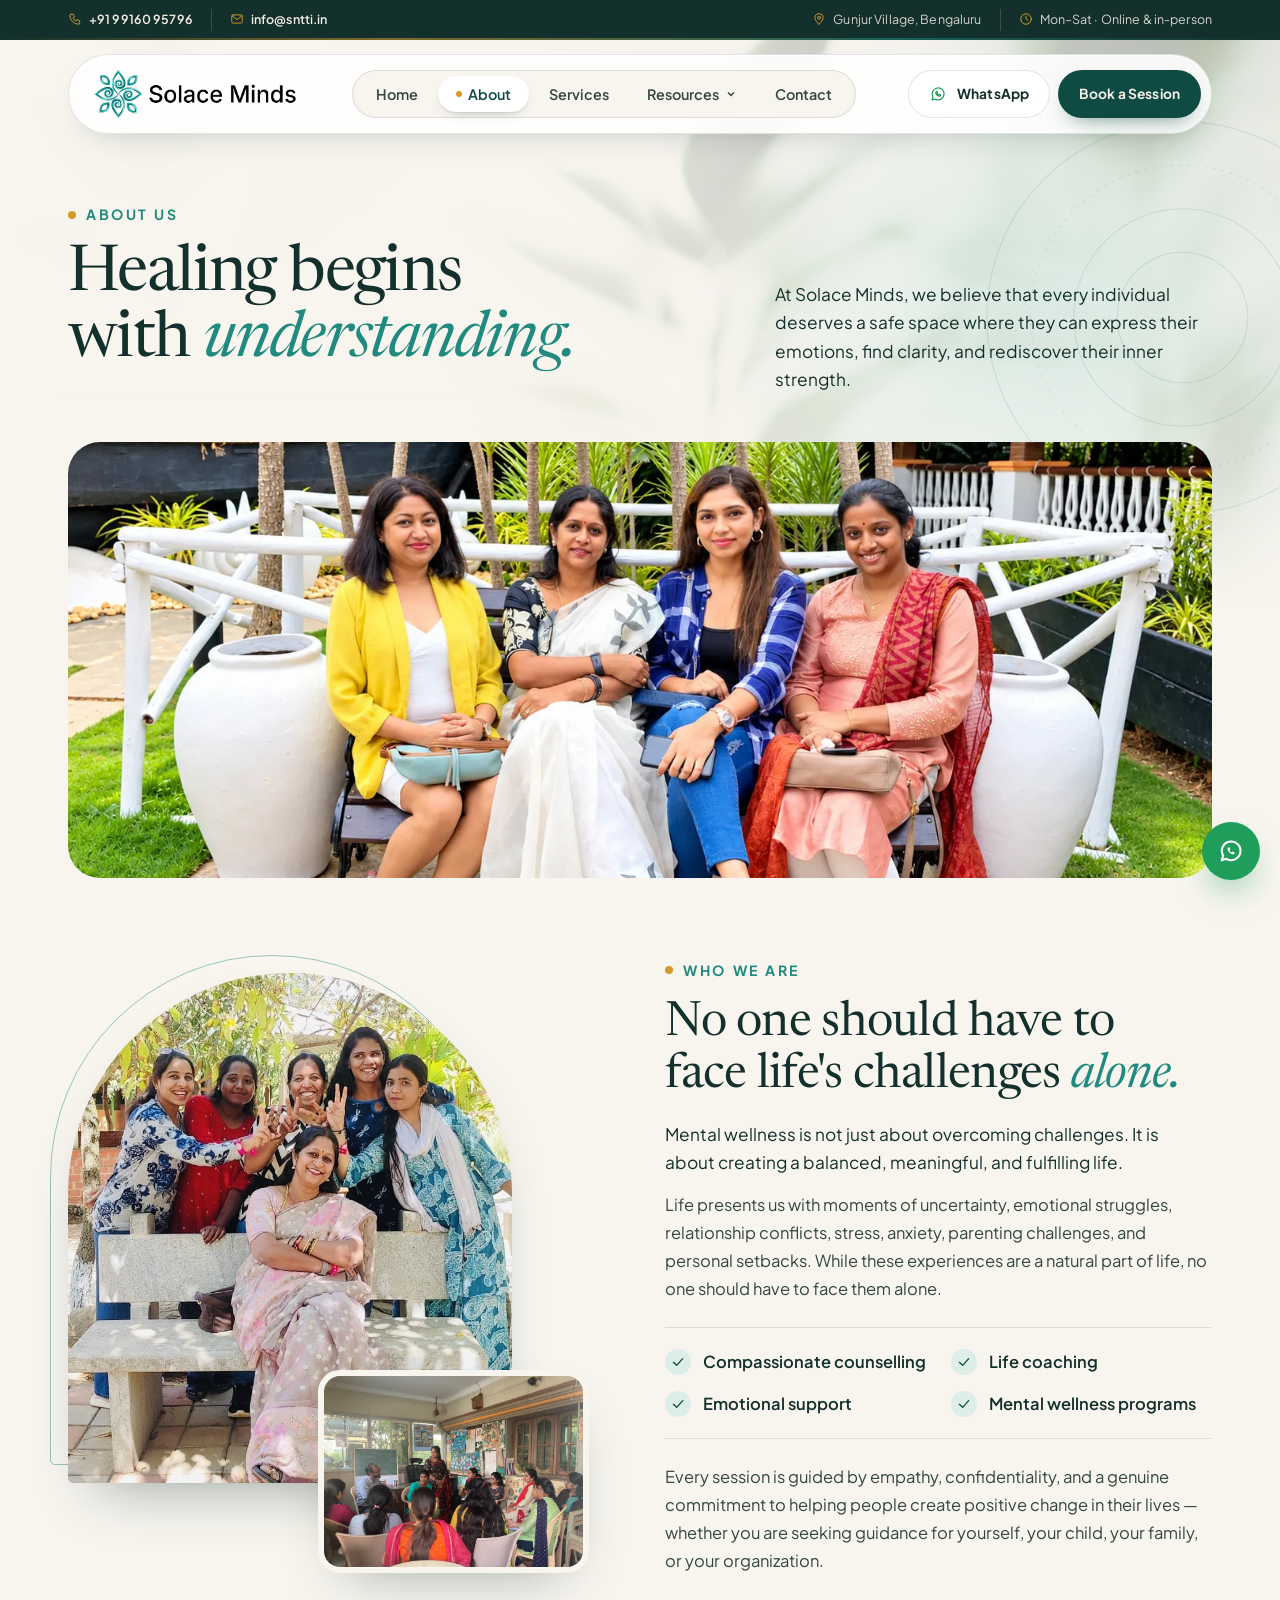
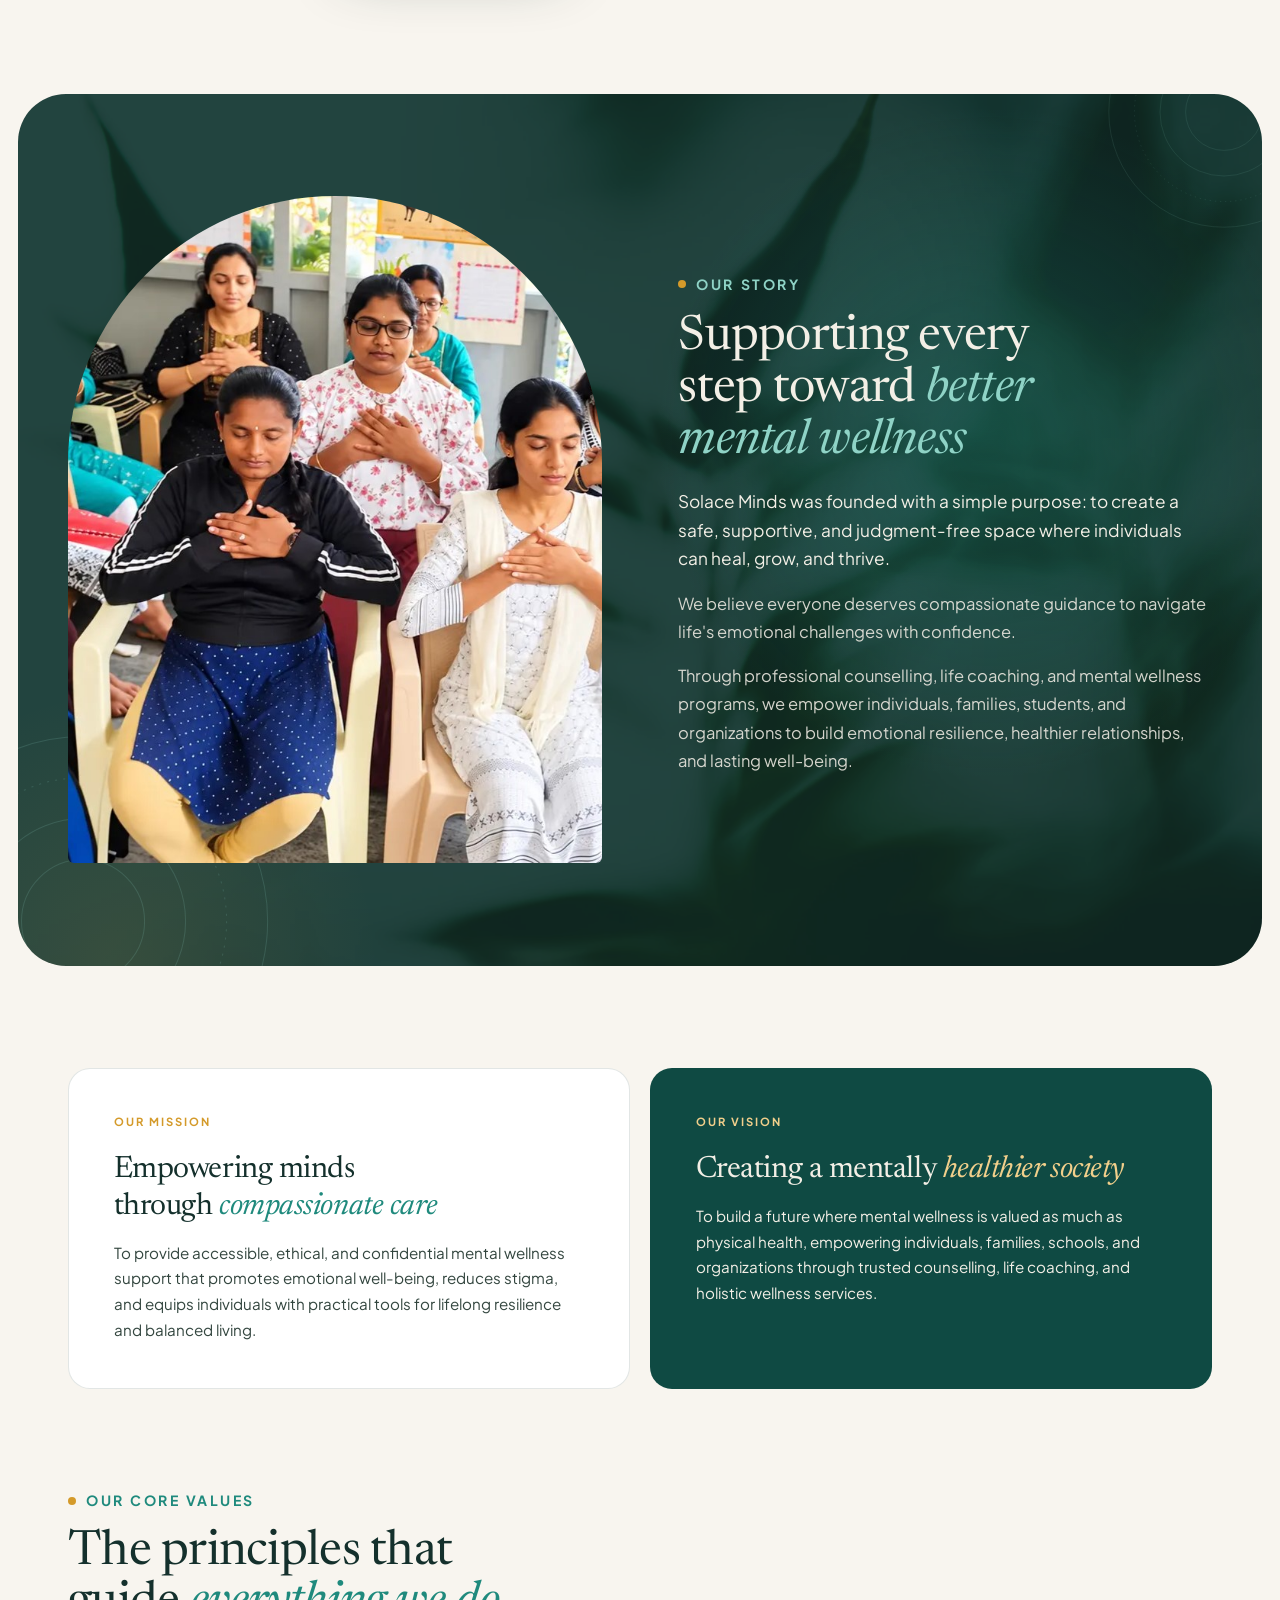
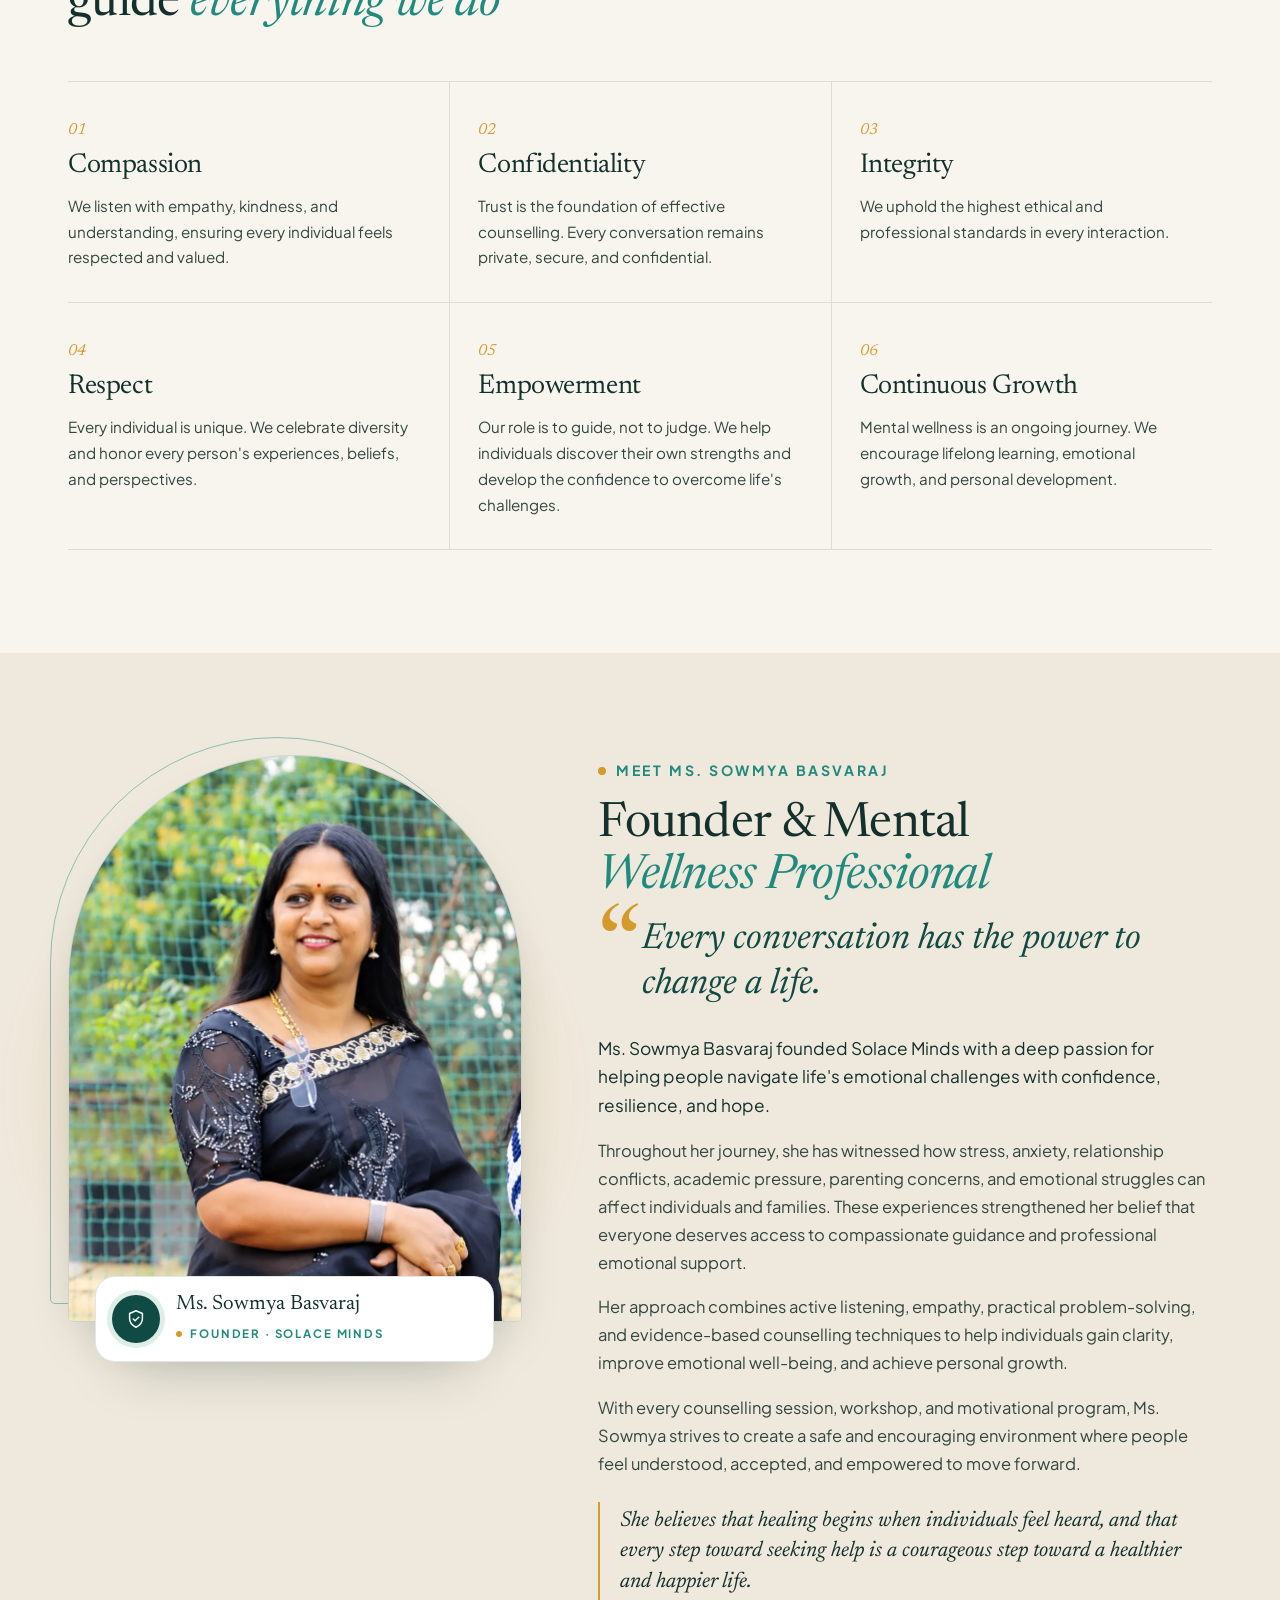
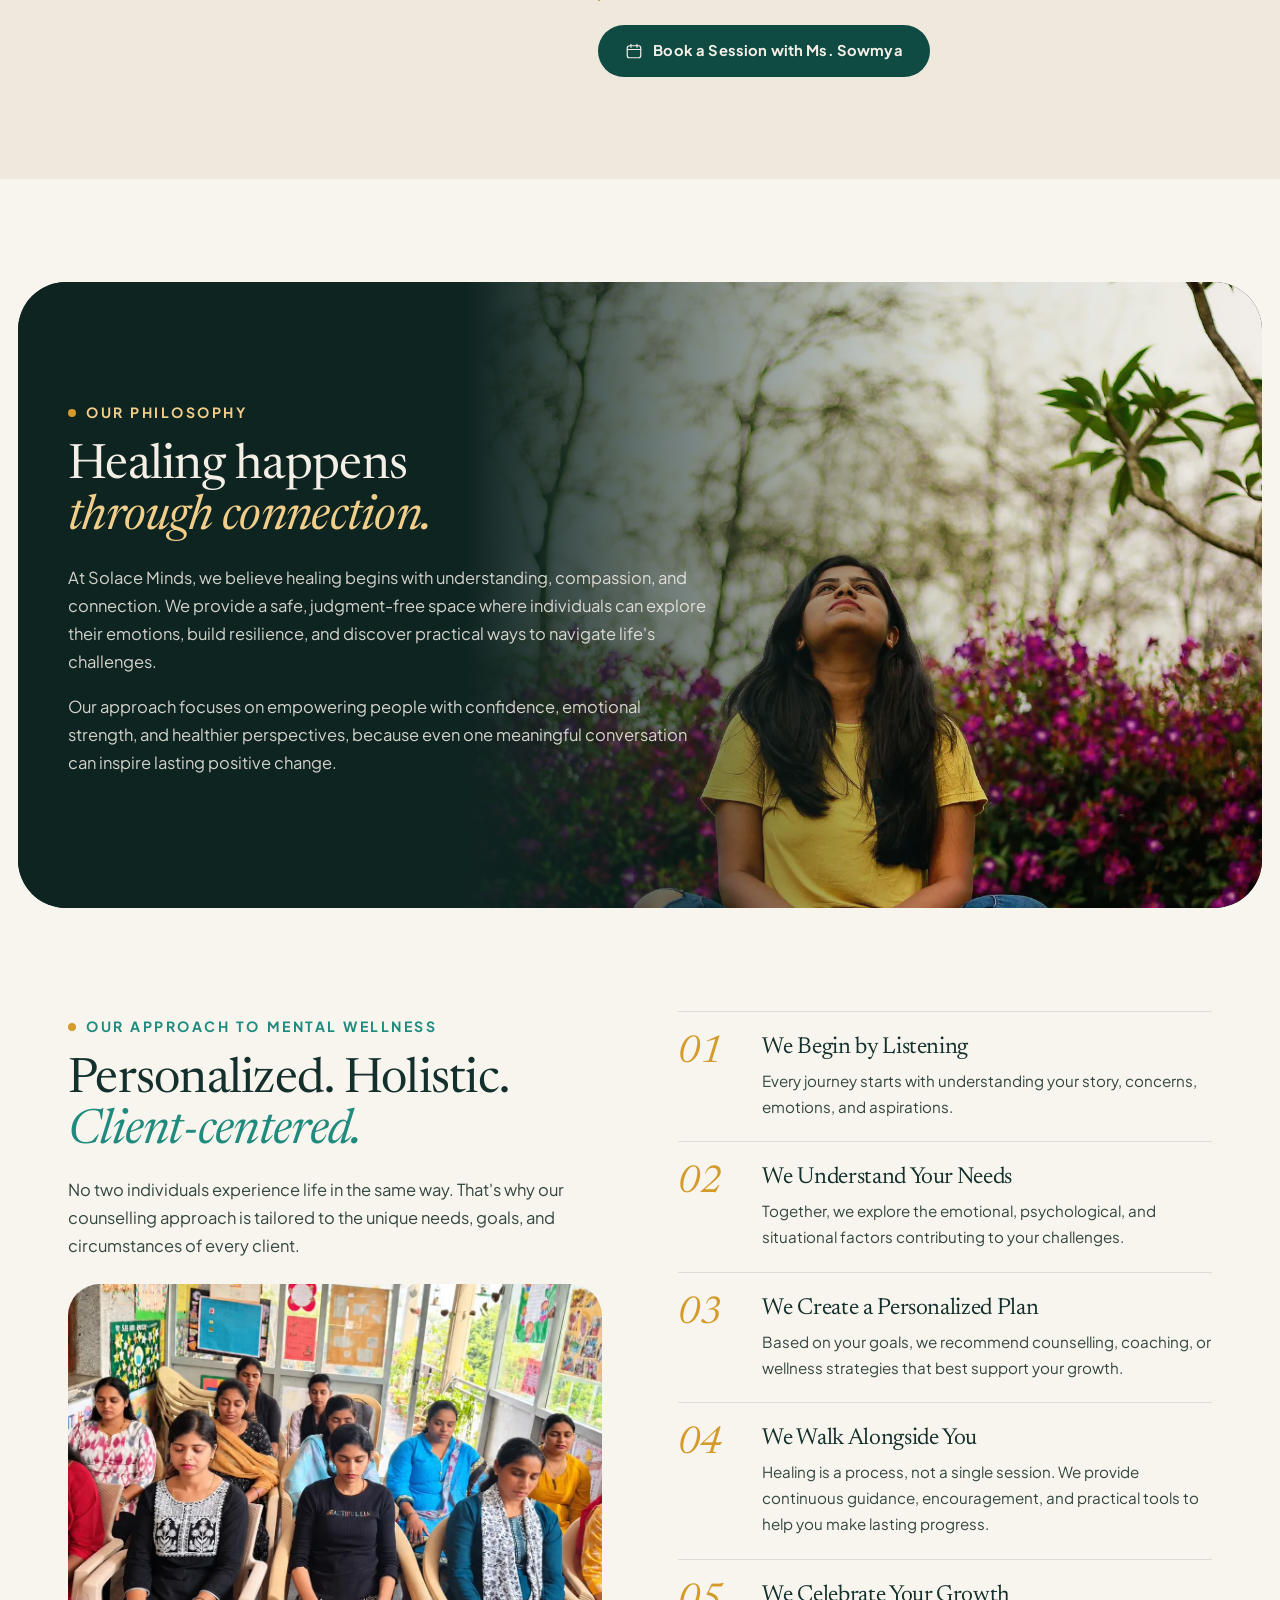
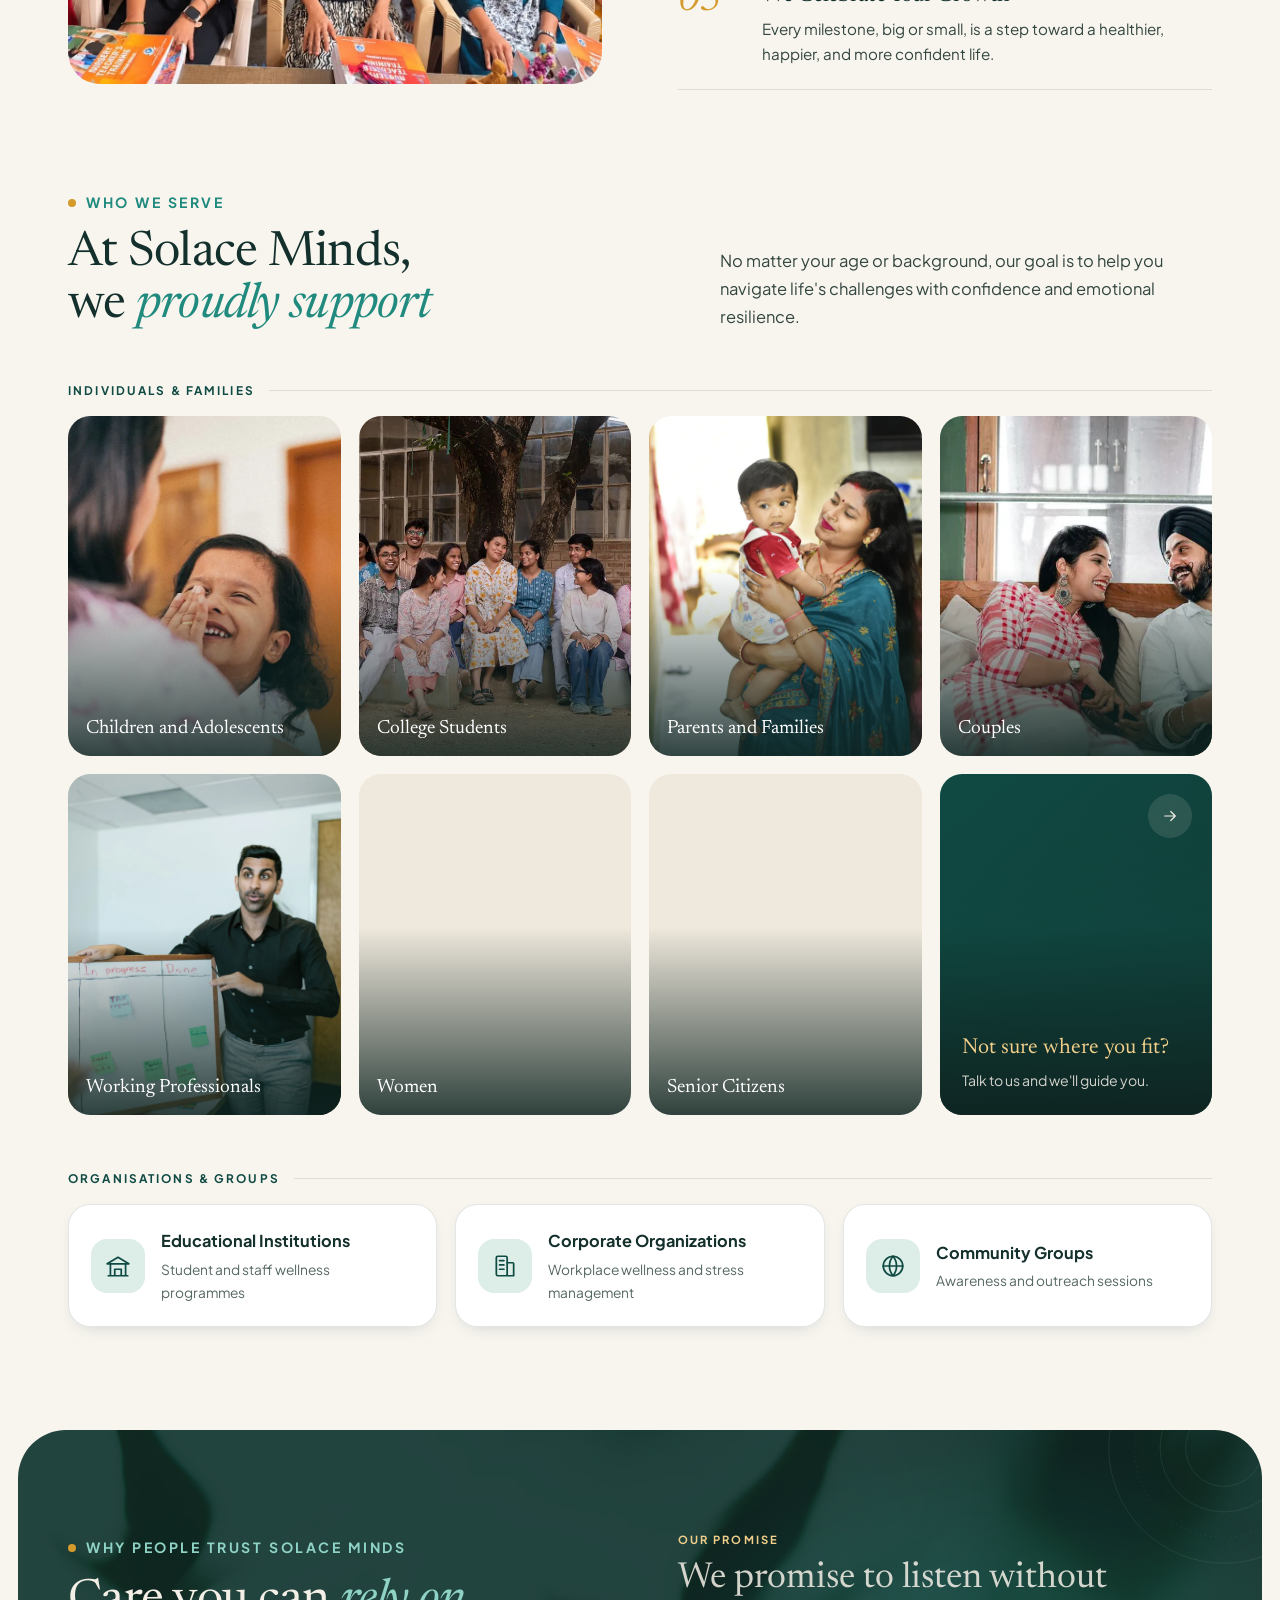
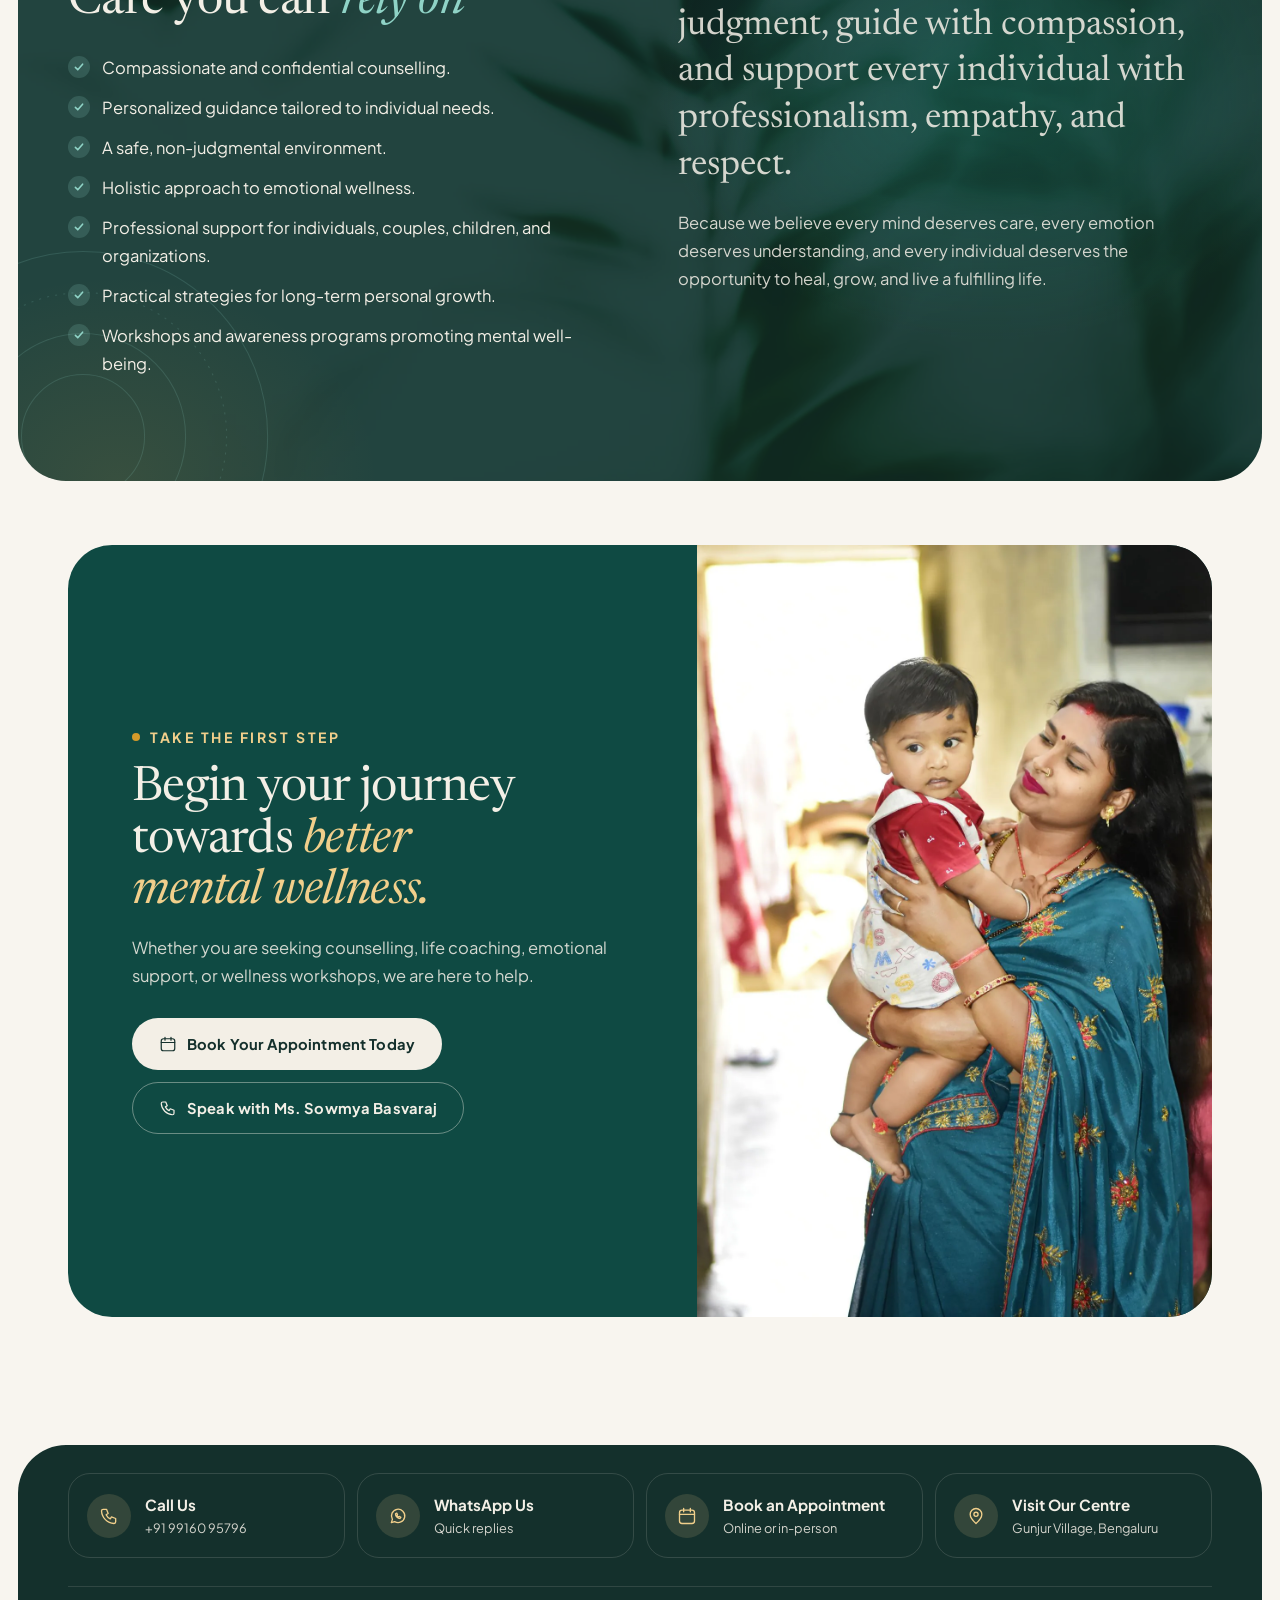
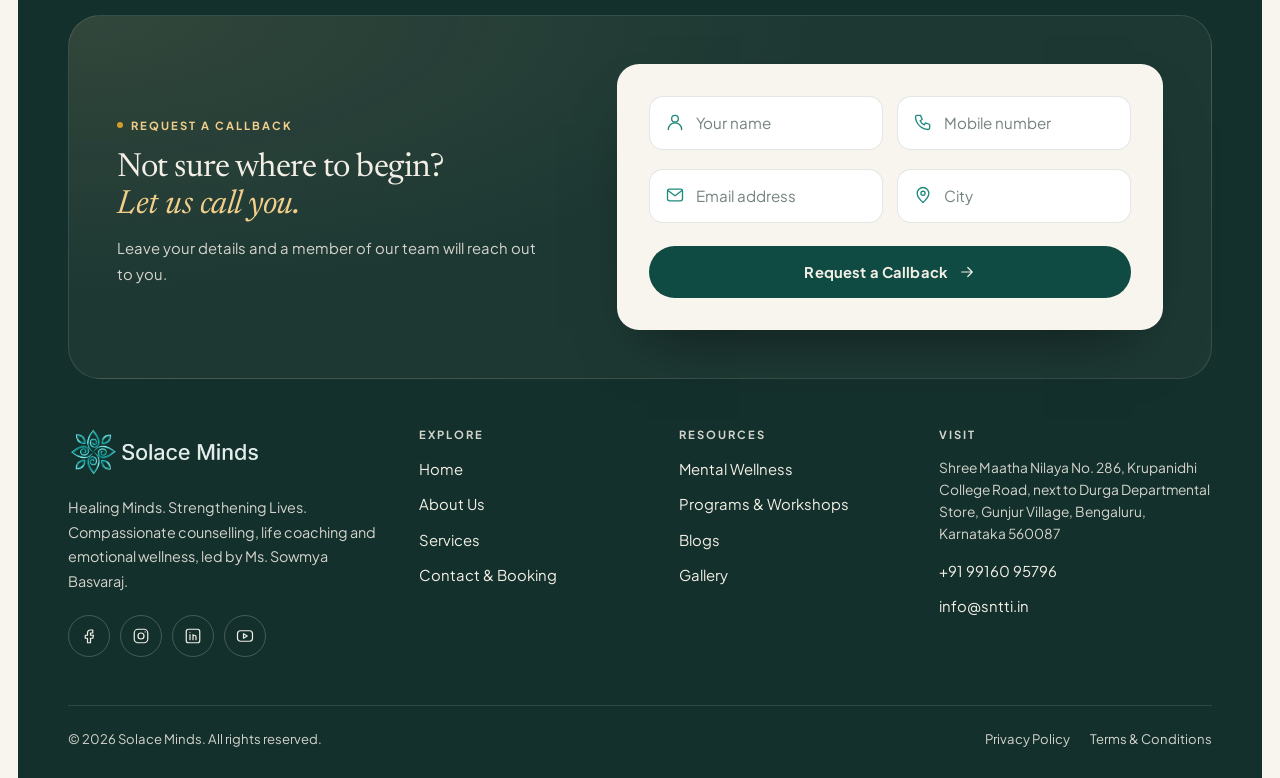
==== commit 7324b6ce: "compleated" ====
--- a/about.html
+++ b/about.html
@@ -145,7 +145,7 @@
 
 <section class="sec" id="approach">
   <div class="wrap split top">
-    <div style="position:sticky;top:120px">
+    <div class="sticky-col">
       <span class="eyebrow rv">Our Approach to Mental Wellness</span>
       <h2 class="rv d1" style="margin:16px 0 18px">Personalized. Holistic. <em>Client-centered.</em></h2>
       <p class="rv d2">No two individuals experience life in the same way. That's why our counselling approach is tailored to the unique needs, goals, and circumstances of every client.</p>
--- a/assets/css/style.css
+++ b/assets/css/style.css
@@ -855,6 +855,10 @@
   color: var(--ink-2)
 }
 
+.hero p.body b {
+  color: var(--ink)
+}
+
 .hero p.body+p.body {
   padding-left: 16px;
   border-left: 2px solid var(--haldi)
@@ -6261,3 +6265,266 @@
     justify-self: center
   }
 }
+
+/* plain page banners (Blogs, Gallery, Privacy): line the intro up with the heading, not below it */
+.p-hero .head-split {
+  align-items: center
+}
+
+.p-hero .head-split h1 {
+  margin-bottom: 0
+}
+
+/* home: impact stats band: four equal, centred stats */
+.strip.band-deco {
+  padding-block: clamp(10px, 1.4vw, 18px);
+  background: linear-gradient(120deg, var(--ink) 0%, var(--teal-d) 100%)
+}
+
+.strip .wrap {
+  grid-template-columns: repeat(4, minmax(0, 1fr))
+}
+
+.strip .st,
+.strip .st:first-child {
+  padding: 26px 16px;
+  text-align: center
+}
+
+.strip .num .sf {
+  margin-left: 2px;
+  color: #F1CF8B
+}
+
+.strip .lbl {
+  font-size: .9rem;
+  letter-spacing: .01em
+}
+
+@media (max-width: 1024px) {
+  .strip .wrap {
+    grid-template-columns: repeat(2, minmax(0, 1fr))
+  }
+
+  .strip .st:nth-child(3) {
+    padding-left: 16px
+  }
+}
+
+/* ---------- about: who we are ---------- */
+.wwa-grid {
+  display: grid;
+  grid-template-columns: minmax(0, 1fr) minmax(0, 1.05fr);
+  gap: clamp(40px, 6vw, 96px);
+  align-items: center
+}
+
+/* photo pairing: large arch + smaller overlapping photo */
+.wwa-media {
+  position: relative;
+  isolation: isolate;
+  padding: 0 clamp(40px, 6vw, 80px) clamp(56px, 7vw, 90px) 0
+}
+
+.wwa-media::before {
+  content: "";
+  position: absolute;
+  z-index: -1;
+  top: -18px;
+  left: -18px;
+  right: calc(clamp(40px, 6vw, 80px) + 18px);
+  bottom: calc(clamp(56px, 7vw, 90px) + 18px);
+  border-radius: 999px 999px var(--r) var(--r);
+  border: 1.5px solid rgba(31, 138, 125, .45);
+  pointer-events: none
+}
+
+.wwa-main {
+  aspect-ratio: 4/4.6;
+  box-shadow: 0 30px 60px -30px rgba(20, 48, 44, .45)
+}
+
+.wwa-sub {
+  position: absolute;
+  right: 0;
+  bottom: 0;
+  width: 52%;
+  aspect-ratio: 4/3;
+  border-radius: var(--r);
+  border: 6px solid var(--ivory);
+  box-shadow: var(--shadow)
+}
+
+.wwa-copy .lead {
+  color: var(--ink);
+  margin-bottom: 14px
+}
+
+.wwa-list {
+  list-style: none;
+  margin: 24px 0;
+  padding: 20px 0;
+  border-block: 1px solid var(--line);
+  display: grid;
+  grid-template-columns: repeat(2, minmax(0, 1fr));
+  gap: 14px 24px
+}
+
+.wwa-list li {
+  display: flex;
+  align-items: center;
+  gap: 12px;
+  font-weight: 600;
+  color: var(--ink)
+}
+
+.wwa-list svg {
+  width: 26px;
+  height: 26px;
+  flex: none;
+  padding: 5px;
+  border-radius: 50%;
+  background: var(--mint);
+  color: var(--teal-d)
+}
+
+@media (max-width: 900px) {
+  .wwa-grid {
+    grid-template-columns: 1fr
+  }
+
+  .wwa-media {
+    max-width: 520px;
+    width: 100%;
+    margin-inline: auto
+  }
+}
+
+@media (max-width: 480px) {
+  .wwa-list {
+    grid-template-columns: 1fr
+  }
+
+  .wwa-media::before {
+    top: -10px;
+    left: -10px
+  }
+}
+
+/* home: tighter spacing around "Who we help" */
+#who.sec:has(.aud-line) {
+  padding-block: clamp(48px, 5vw, 72px) clamp(16px, 2vw, 24px)
+}
+
+#who:has(.aud-line) .head {
+  margin-bottom: clamp(20px, 2.5vw, 32px)
+}
+
+#who .aud-line {
+  padding: 10px 0 14px
+}
+
+#who:has(.aud-line)+.sec-sm {
+  padding-top: clamp(16px, 2vw, 24px)
+}
+
+/* ---------- home hero: phone-only photo banner (desktop untouched) ---------- */
+@media (max-width: 680px) {
+  .hero {
+    margin-inline: 8px;
+    border-radius: 0 0 28px 28px;
+    padding-bottom: 40px;
+    margin-bottom: 12px
+  }
+
+  /* the meditation photo becomes the banner background */
+  .hero::before {
+    background: var(--ink) url("../img/socale-meditation.webp") 50% 0/100% auto no-repeat;
+    opacity: 1
+  }
+
+  /* deep green wash: light at the top so the photo shows, solid behind the text */
+  .hero::after {
+    /* stops follow the photo height (photo is 1152x1366, shown full width) so it melts into the green */
+    background: linear-gradient(180deg, rgba(14, 36, 33, .3) 0, rgba(14, 36, 33, .15) calc(30vw), rgba(14, 36, 33, .55) calc(62vw), rgba(14, 36, 33, .9) calc(92vw), var(--ink) calc(118vw - 19px))
+  }
+
+  /* the photo grid would repeat the background image */
+  .hero-art {
+    display: none
+  }
+
+  .hero-copy {
+    /* eyebrow lands where the photo starts fading */
+    padding-top: calc(80vw - 150px)
+  }
+
+  .hero .eyebrow {
+    color: #F1CF8B
+  }
+
+  .hero h1 {
+    color: var(--on-dark);
+    margin: 14px 0 16px
+  }
+
+  .hero h1 em {
+    color: #8FD3C6
+  }
+
+  .hero .lead {
+    color: var(--on-dark)
+  }
+
+  .hero p.body {
+    color: var(--on-dark-2)
+  }
+
+  .hero p.body b {
+    color: #fff
+  }
+
+  .hero .ctas {
+    margin-top: 24px
+  }
+
+  .hero .btn-primary {
+    background: var(--on-dark);
+    color: var(--ink)
+  }
+
+  .hero .btn-ghost {
+    color: var(--on-dark);
+    border-color: rgba(243, 239, 230, .4)
+  }
+}
+
+/* ---------- home "About" collage: phone spacing ---------- */
+@media (max-width: 680px) {
+  /* the heavy ring crowds the stats band above; the gold sun is enough on small screens */
+  .collage::before {
+    display: none
+  }
+
+  .collage {
+    margin-top: 8px
+  }
+
+  .collage .c {
+    padding: 16px 14px;
+    justify-content: center
+  }
+
+  .collage .c span {
+    font-size: .8rem;
+    line-height: 1.45
+  }
+}
+
+/* column that stays in view while its neighbour scrolls: desktop only */
+@media (min-width: 1025px) {
+  .sticky-col {
+    position: sticky;
+    top: 130px
+  }
+}
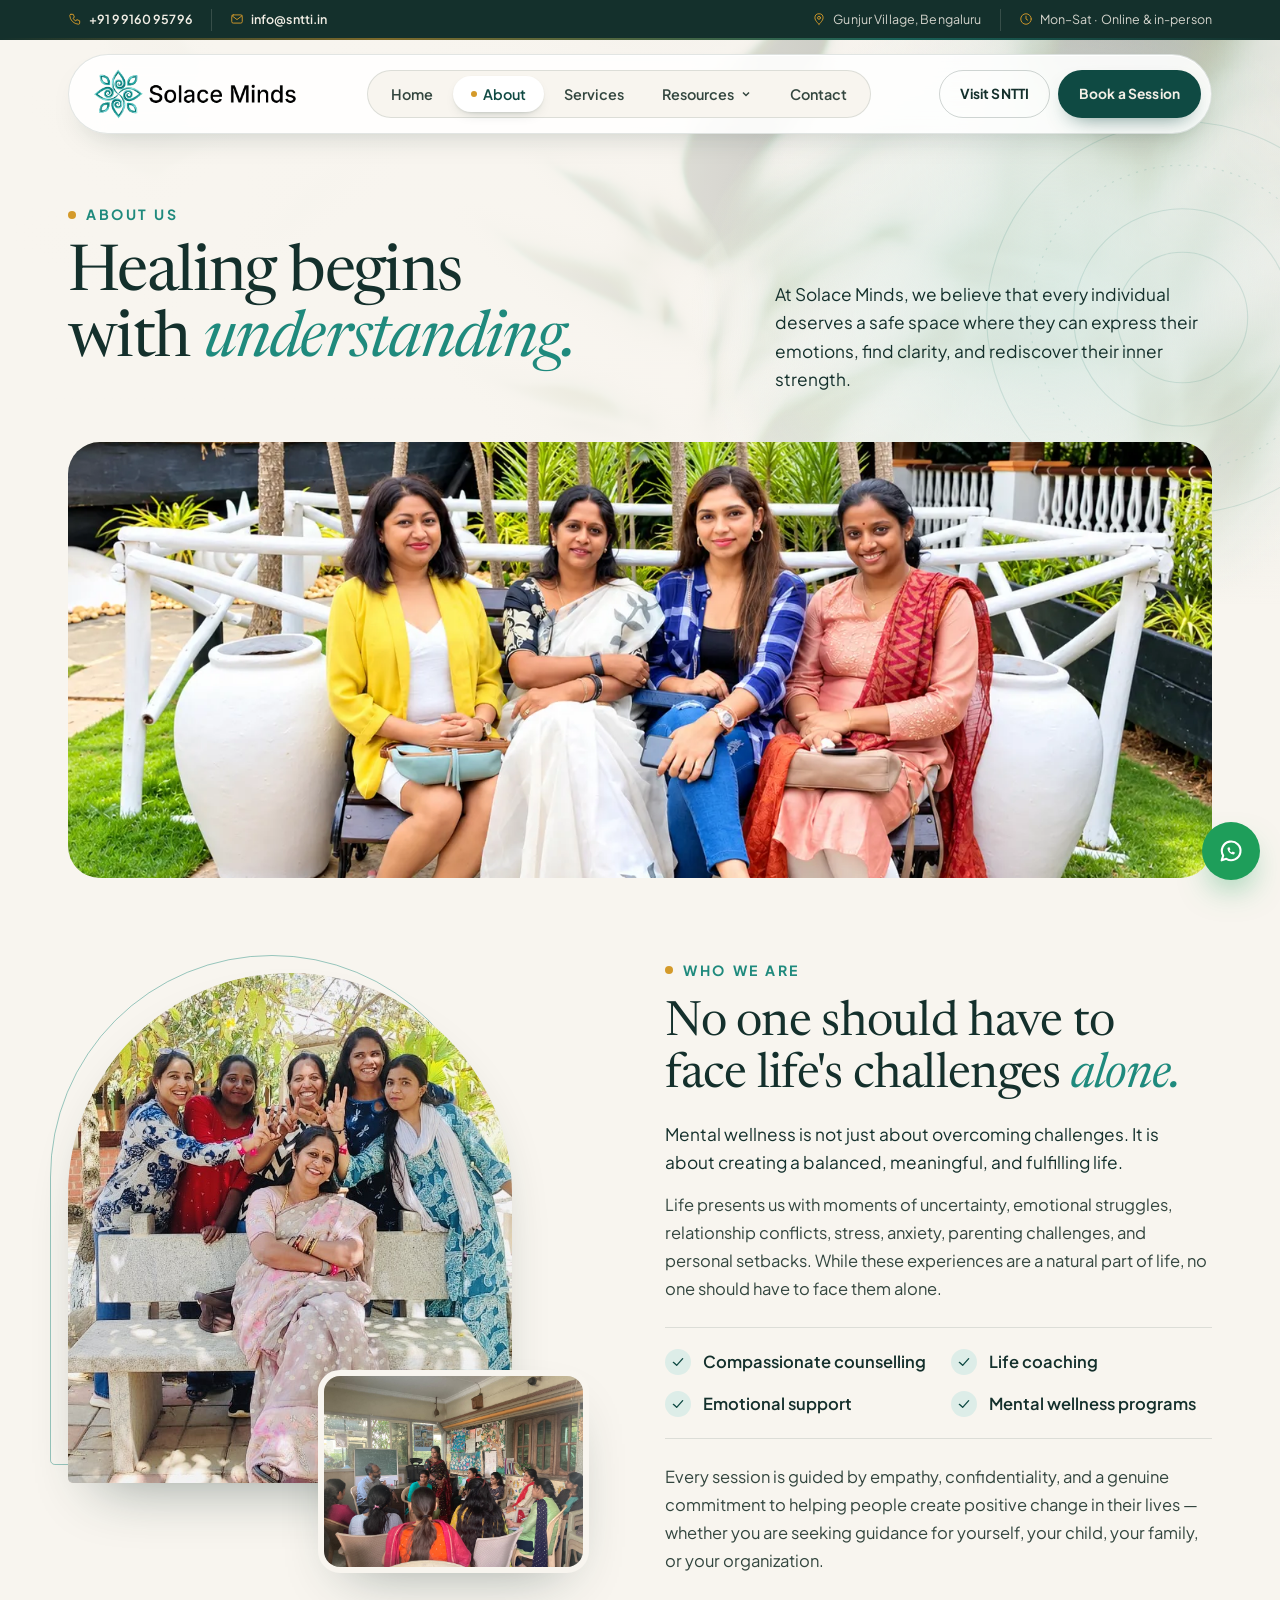
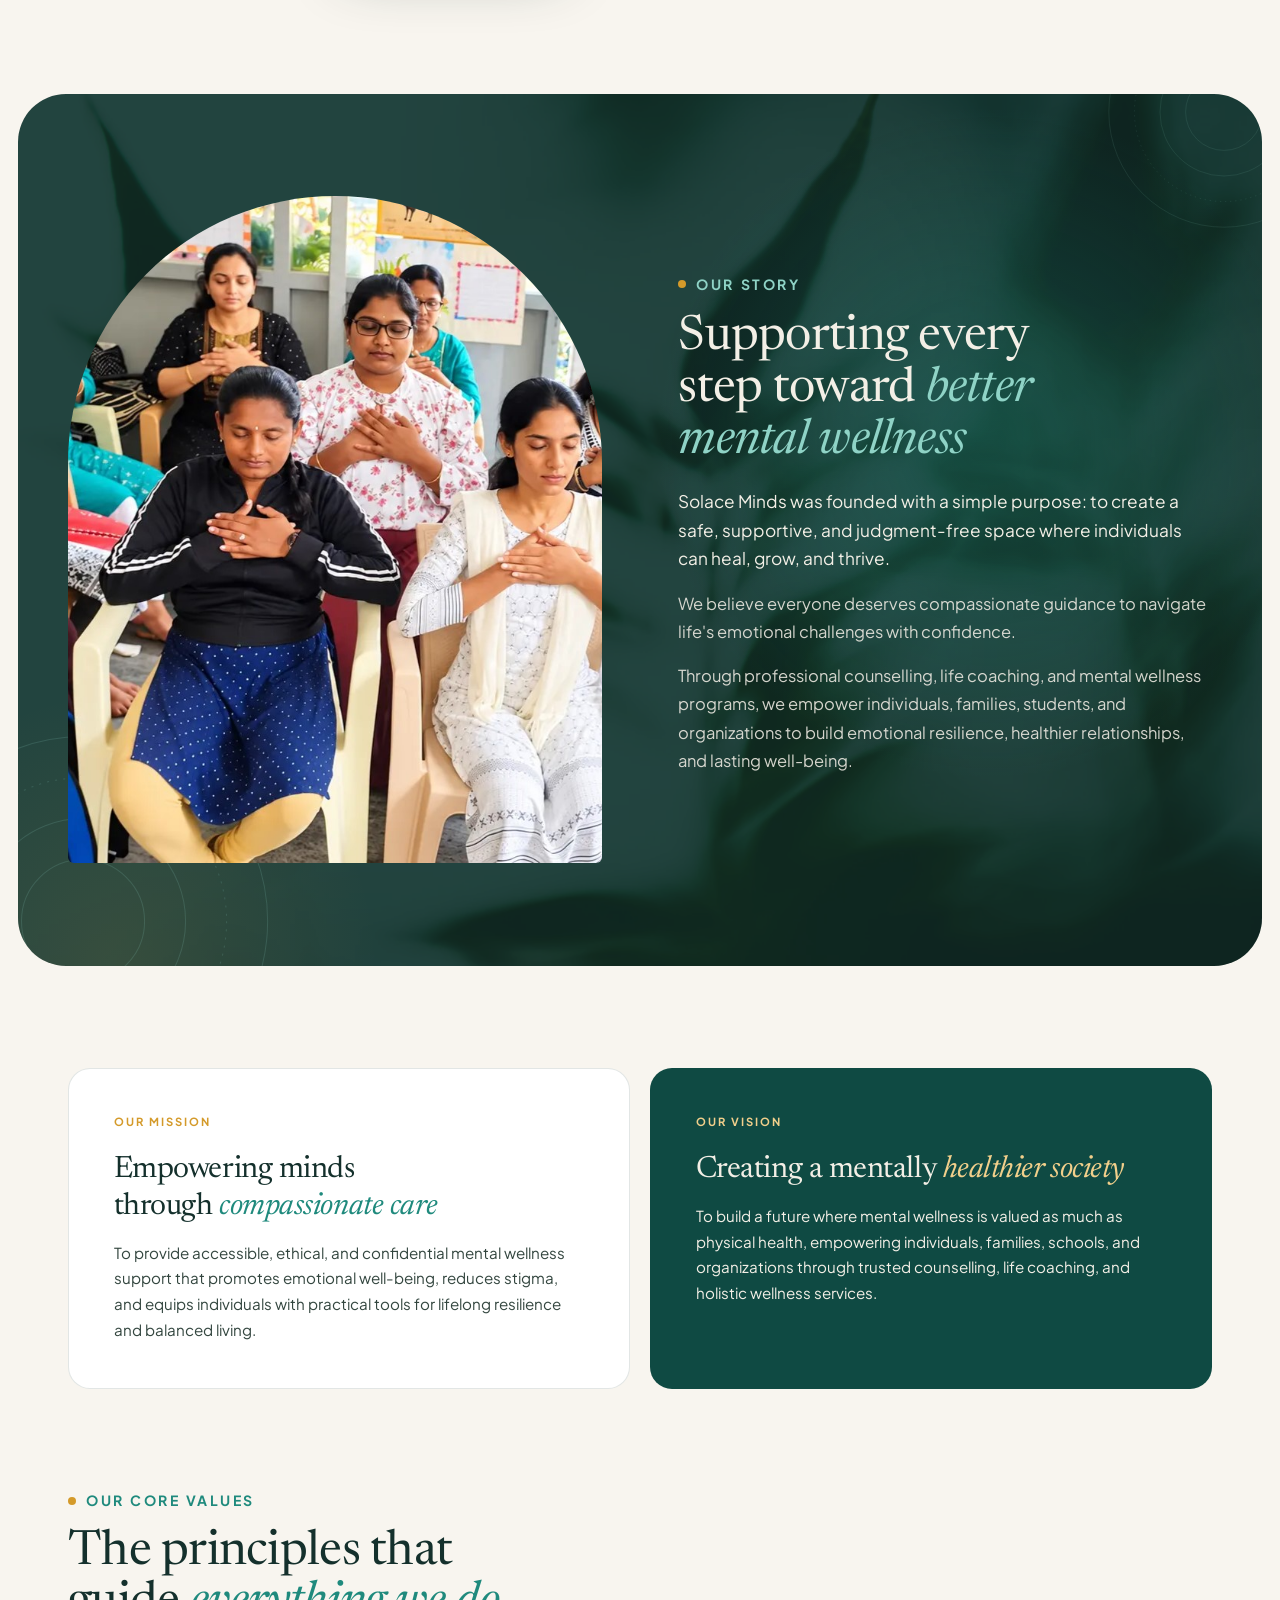
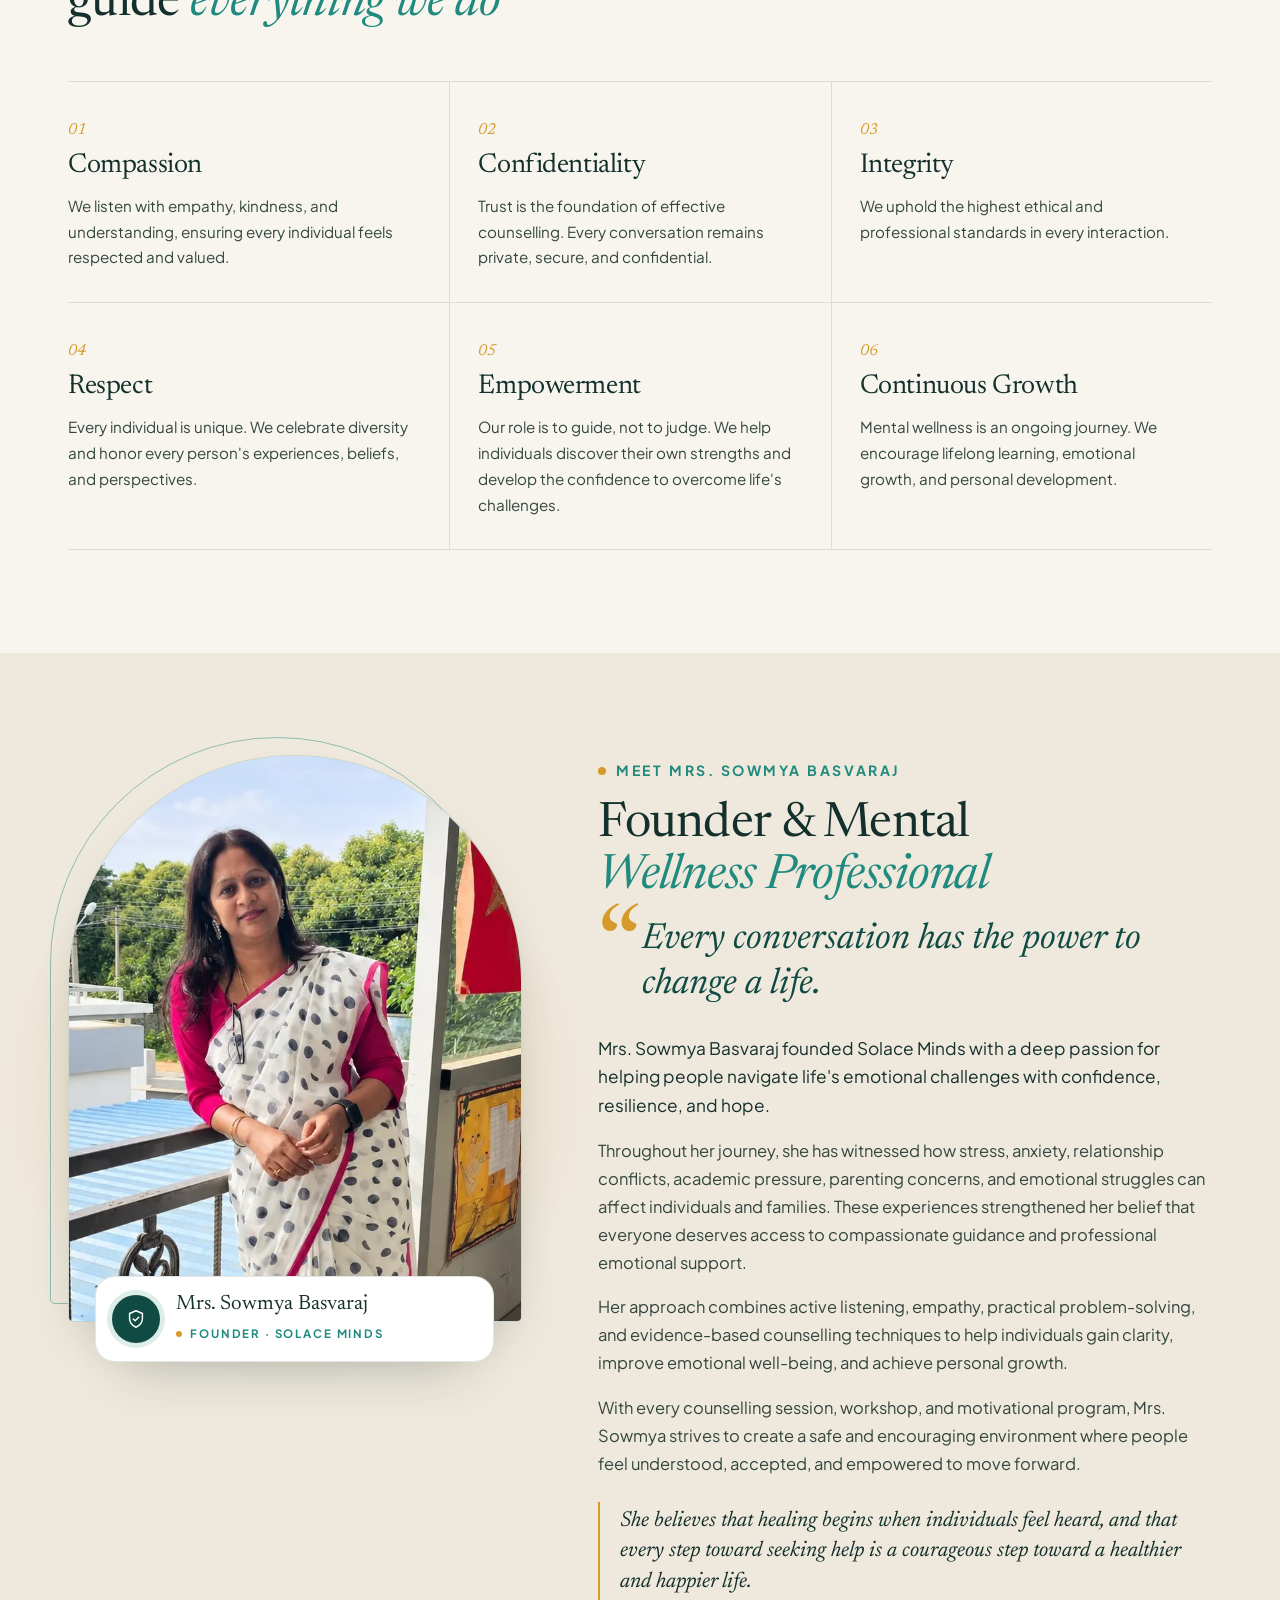
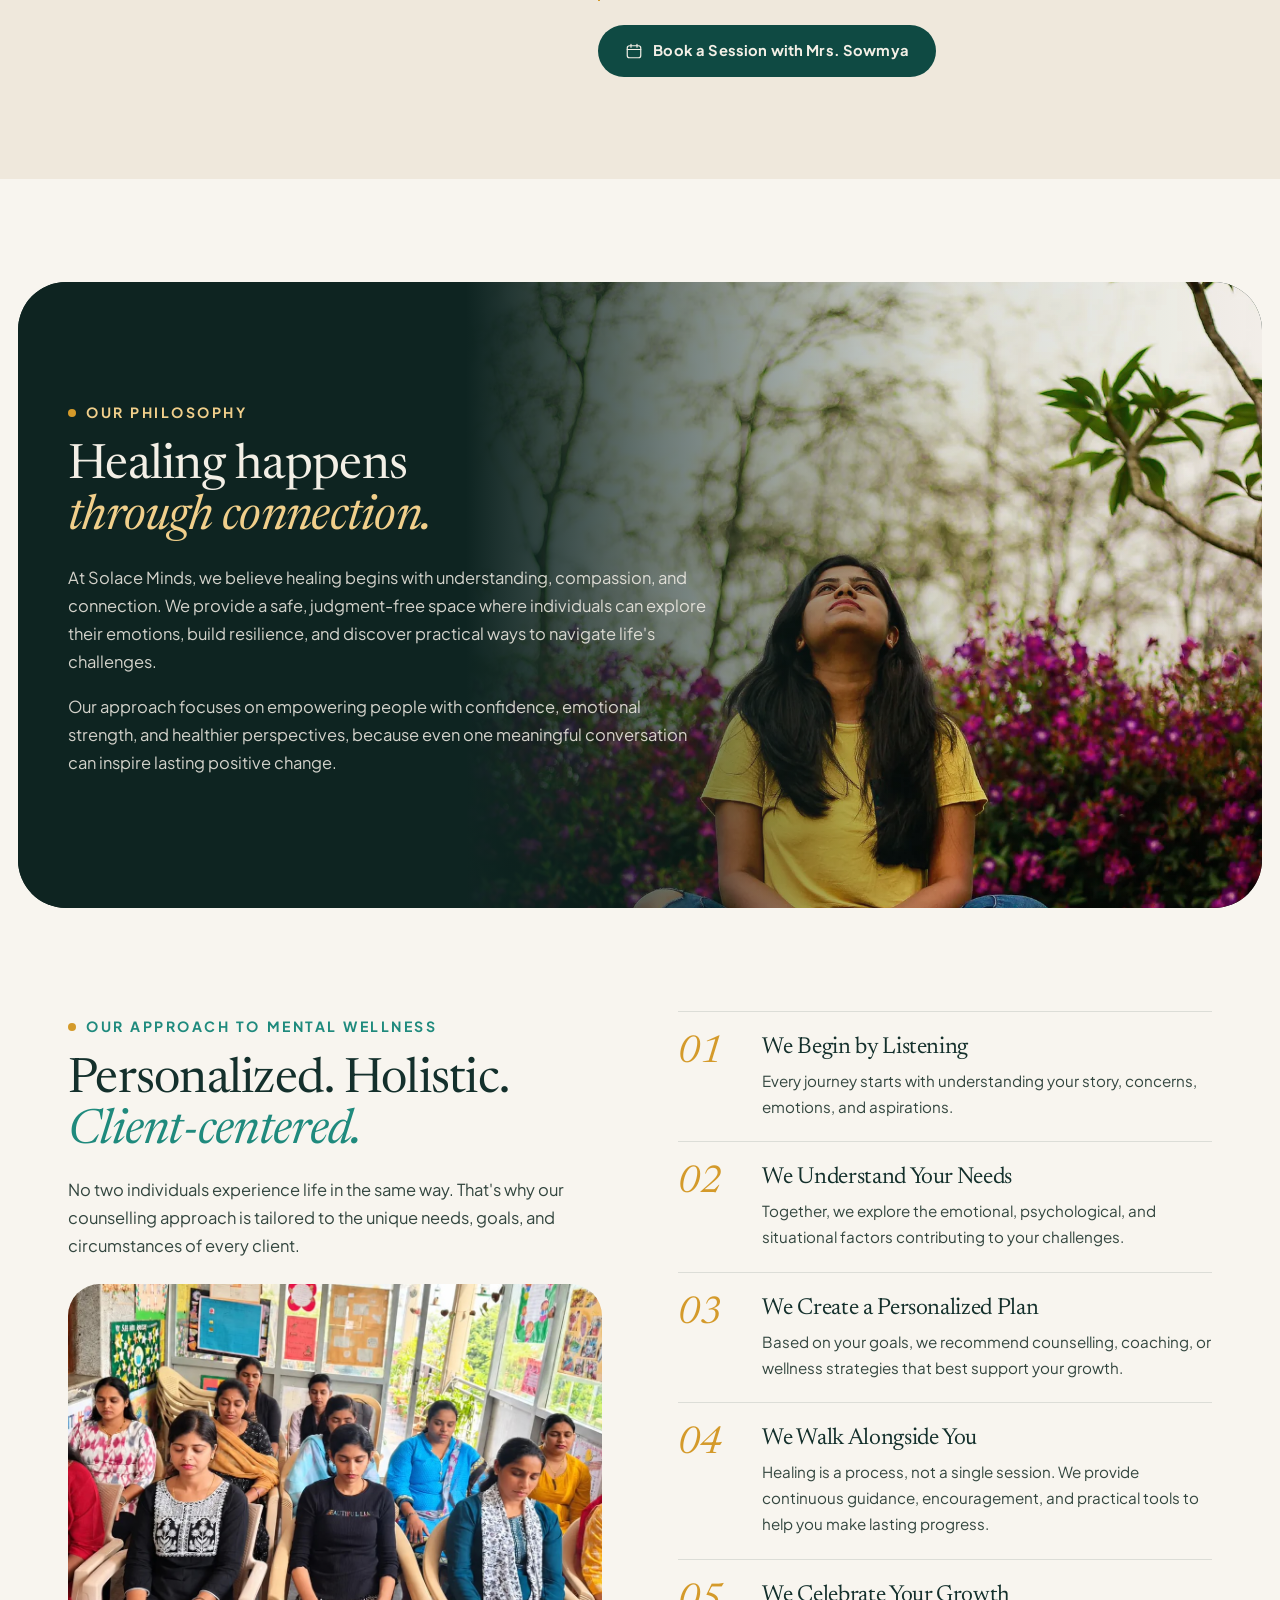
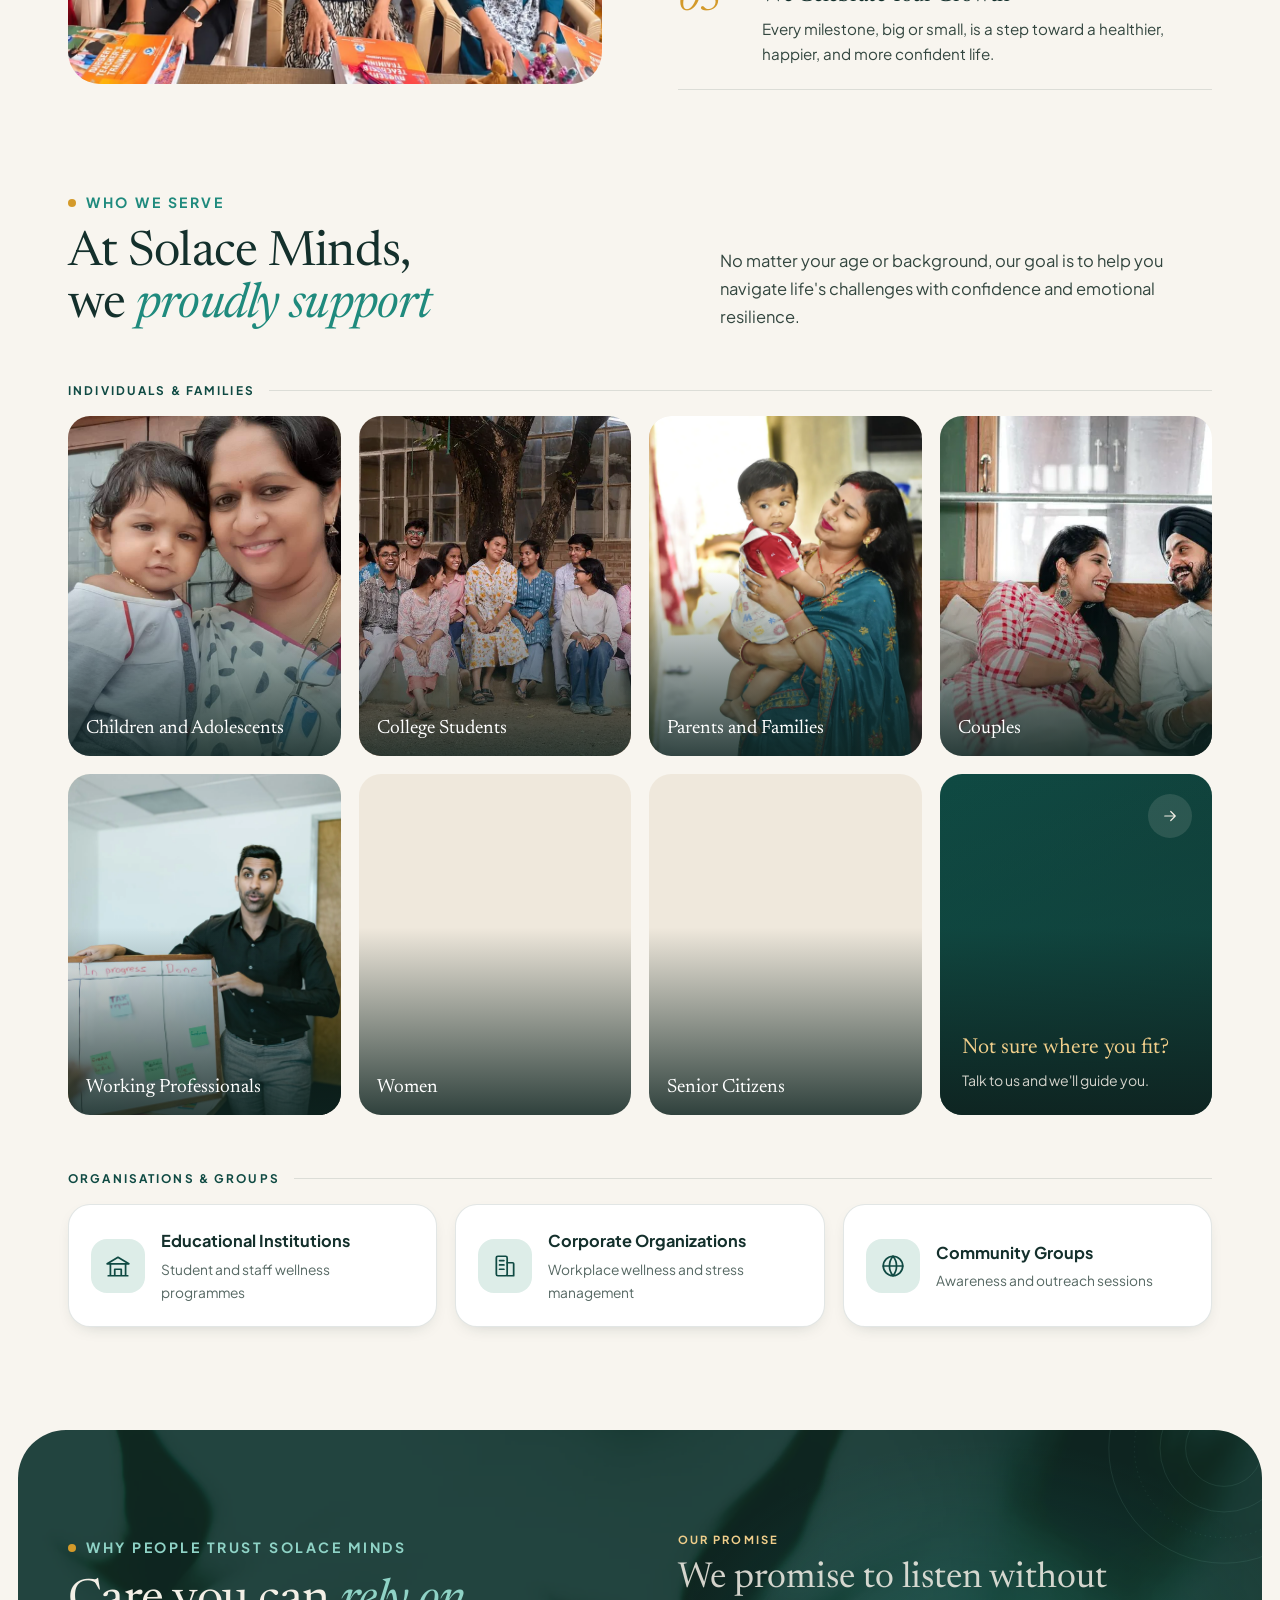
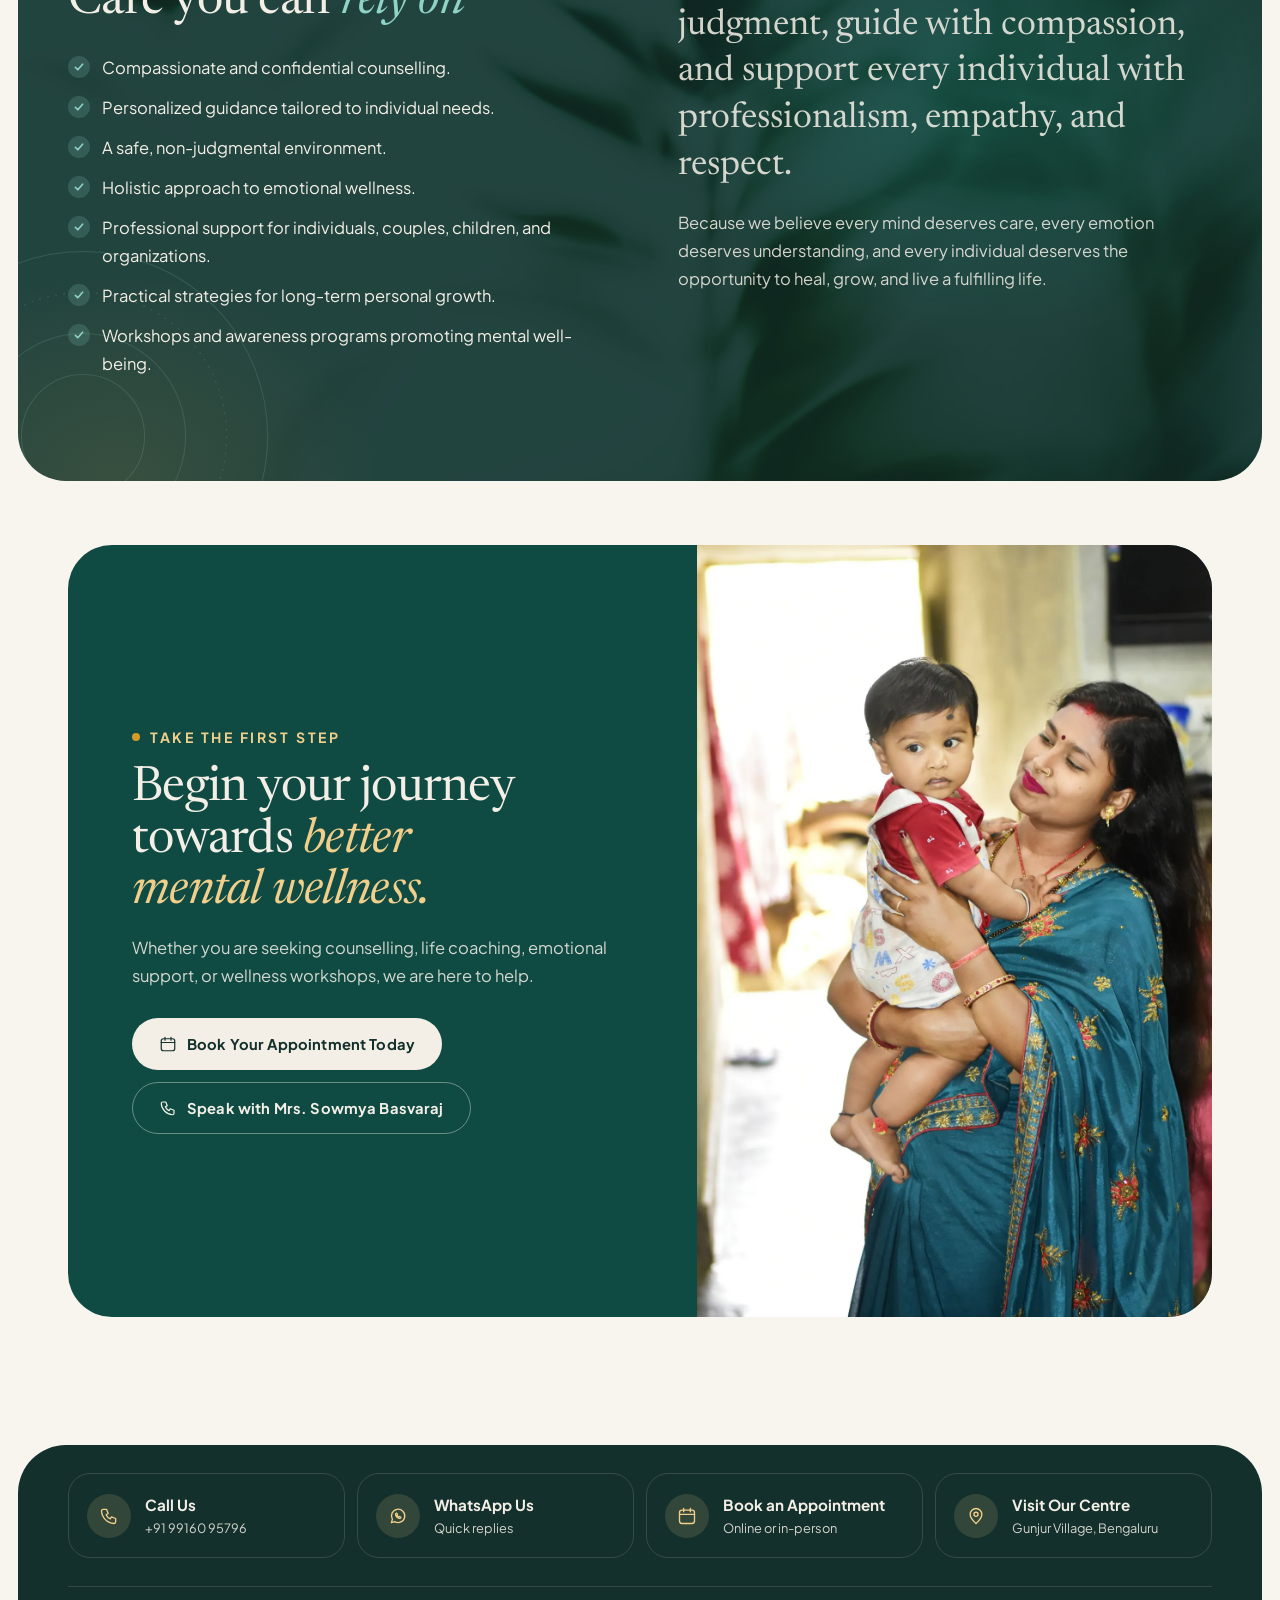
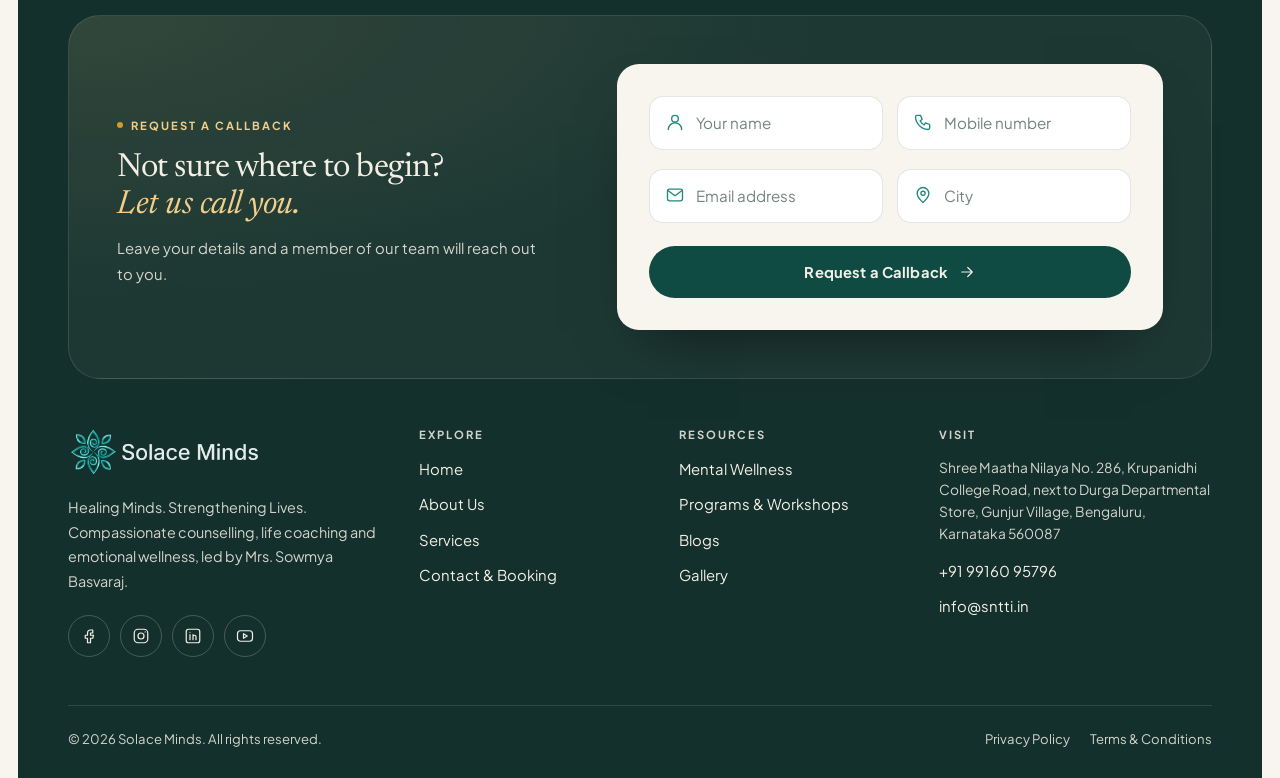
==== commit 08d25ccc: "final" ====
--- a/about.html
+++ b/about.html
@@ -4,12 +4,12 @@
 <meta charset="utf-8">
 <meta name="viewport" content="width=device-width, initial-scale=1, viewport-fit=cover">
 <title>About Us | Solace Minds</title>
-<meta name="description" content="Our story, mission, vision and values, and the compassionate approach of founder Ms. Sowmya Basvaraj.">
+<meta name="description" content="Our story, mission, vision and values, and the compassionate approach of founder Mrs. Sowmya Basvaraj.">
 <meta name="theme-color" content="#14302C">
 <meta property="og:type" content="website">
 <meta property="og:site_name" content="Solace Minds">
 <meta property="og:title" content="About Us | Solace Minds">
-<meta property="og:description" content="Our story, mission, vision and values, and the compassionate approach of founder Ms. Sowmya Basvaraj.">
+<meta property="og:description" content="Our story, mission, vision and values, and the compassionate approach of founder Mrs. Sowmya Basvaraj.">
 <meta property="og:image" content="assets/img/solace-minds-og-share.jpg">
 <link rel="icon" href="assets/img/favicon.png" type="image/png">
 <link rel="apple-touch-icon" href="assets/img/favicon.png">
@@ -35,7 +35,7 @@
       </ul>
     </nav>
     <div class="nav-cta">
-      <a class="btn btn-ghost btn-sm call" href="https://wa.me/919916095796" target="_blank" rel="noopener"><svg viewBox="0 0 24 24" fill="none" stroke="currentColor" stroke-width="1.6" stroke-linecap="round" stroke-linejoin="round" aria-hidden="true"><path d="M4 20l1.3-4A8 8 0 1 1 8 18.7Z"/><path d="M9 9.5c0 3 2.5 5.5 5.5 5.5l1-1.5-2-1-1 .8a4 4 0 0 1-1.8-1.8l.8-1-1-2Z"/></svg>WhatsApp</a>
+      <a class="btn btn-ghost btn-sm" href="https://sntti.in/" target="_blank" rel="noopener">Visit SNTTI</a>
       <a class="btn btn-primary btn-sm" href="contact.html#appointment">Book a Session</a>
       <button class="burger" id="burger" type="button" aria-label="Open menu" aria-expanded="false" aria-controls="mnav"><svg viewBox="0 0 24 24" fill="none" stroke="currentColor" stroke-width="1.7" stroke-linecap="round" stroke-linejoin="round" aria-hidden="true"><path d="M4 7h16M4 12h16M4 17h10"/></svg></button>
     </div>
@@ -48,6 +48,7 @@
   <div class="sub"><a href="mental-wellness.html">Mental Wellness</a><a href="workshops.html">Programs & Workshops</a><a href="blogs.html">Blogs</a><a href="gallery.html">Gallery</a></div>
   <div class="mnav-foot">
     <a class="btn btn-primary" href="contact.html#appointment"><svg viewBox="0 0 24 24" fill="none" stroke="currentColor" stroke-width="1.6" stroke-linecap="round" stroke-linejoin="round" aria-hidden="true"><rect x="3" y="5" width="18" height="16" rx="3"/><path d="M3 10h18M8 3v4M16 3v4"/></svg>Book an Appointment</a>
+    <a class="btn btn-ghost" href="https://sntti.in/" target="_blank" rel="noopener">Visit SNTTI</a>
     <a class="btn btn-wa" href="https://wa.me/919916095796" target="_blank" rel="noopener"><svg viewBox="0 0 24 24" fill="none" stroke="currentColor" stroke-width="1.6" stroke-linecap="round" stroke-linejoin="round" aria-hidden="true"><path d="M4 20l1.3-4A8 8 0 1 1 8 18.7Z"/><path d="M9 9.5c0 3 2.5 5.5 5.5 5.5l1-1.5-2-1-1 .8a4 4 0 0 1-1.8-1.8l.8-1-1-2Z"/></svg>Chat on WhatsApp</a>
     <a class="btn btn-ghost" href="tel:+919916095796"><svg viewBox="0 0 24 24" fill="none" stroke="currentColor" stroke-width="1.6" stroke-linecap="round" stroke-linejoin="round" aria-hidden="true"><path d="M5 4h4l2 5-2.5 1.5a11 11 0 0 0 5 5L15 13l5 2v4a2 2 0 0 1-2 2A16 16 0 0 1 3 6a2 2 0 0 1 2-2Z"/></svg>+91 99160 95796</a>
   </div>
@@ -67,7 +68,7 @@
 <section class="sec pt0 wwa">
   <div class="wrap wwa-grid">
     <div class="wwa-media">
-      <div class="ph arch wwa-main rv-img rv"><img src="assets/img/solace-minds-team-celebration.jpg" alt="Ms. Sowmya Basvaraj smiling with a group of women on a garden bench" loading="lazy" decoding="async" style="object-position:50% 40%"></div>
+      <div class="ph arch wwa-main rv-img rv"><img src="assets/img/solace-minds-team-celebration.jpg" alt="Mrs. Sowmya Basvaraj smiling with a group of women on a garden bench" loading="lazy" decoding="async" style="object-position:50% 40%"></div>
       <div class="ph wwa-sub rv-img rv d2"><img src="assets/img/solace-minds-group-discussion.jpg" alt="Participants seated in a circle during a group discussion" loading="lazy" decoding="async"></div>
     </div>
     <div class="wwa-copy">
@@ -114,21 +115,21 @@
   <div class="wrap founder">
     <div class="portrait rv">
       <div class="frame">
-        <img src="assets/img/our-founder-soumiya.webp" alt="Ms. Sowmya Basvaraj">
+        <img src="assets/img/sowmya-basvaraj-founder-polka-dot-saree.jpg" alt="Mrs. Sowmya Basvaraj" style="object-position:50% 0;transform:scale(1.5);transform-origin:46% 17%">
         <div><div class="mono">SB</div><small>Portrait coming soon</small></div>
       </div>
-      <div class="name-tag"><span class="nt-ico" aria-hidden="true"><svg viewBox="0 0 24 24" fill="none" stroke="currentColor" stroke-width="1.6" stroke-linecap="round" stroke-linejoin="round"><path d="M12 21c-4.5-2.2-7-5.6-7-9.6V6l7-3 7 3v5.4c0 4-2.5 7.4-7 9.6Z"/><path d="m9 12 2 2 4-4"/></svg></span><div class="nt-txt"><b>Ms. Sowmya Basvaraj</b><span class="nt-role">Founder · Solace Minds</span></div></div>
+      <div class="name-tag"><span class="nt-ico" aria-hidden="true"><svg viewBox="0 0 24 24" fill="none" stroke="currentColor" stroke-width="1.6" stroke-linecap="round" stroke-linejoin="round"><path d="M12 21c-4.5-2.2-7-5.6-7-9.6V6l7-3 7 3v5.4c0 4-2.5 7.4-7 9.6Z"/><path d="m9 12 2 2 4-4"/></svg></span><div class="nt-txt"><b>Mrs. Sowmya Basvaraj</b><span class="nt-role">Founder · Solace Minds</span></div></div>
     </div>
     <div>
-      <span class="eyebrow rv">Meet Ms. Sowmya Basvaraj</span>
+      <span class="eyebrow rv">Meet Mrs. Sowmya Basvaraj</span>
       <h2 class="rv d1" style="margin-top:16px">Founder &amp; Mental <em>Wellness Professional</em></h2>
       <p class="big-quote rv d2">Every conversation has the power to change a life.</p>
-      <p class="lead rv">Ms. Sowmya Basvaraj founded Solace Minds with a deep passion for helping people navigate life's emotional challenges with confidence, resilience, and hope.</p>
+      <p class="lead rv">Mrs. Sowmya Basvaraj founded Solace Minds with a deep passion for helping people navigate life's emotional challenges with confidence, resilience, and hope.</p>
       <p class="rv">Throughout her journey, she has witnessed how stress, anxiety, relationship conflicts, academic pressure, parenting concerns, and emotional struggles can affect individuals and families. These experiences strengthened her belief that everyone deserves access to compassionate guidance and professional emotional support.</p>
       <p class="rv">Her approach combines active listening, empathy, practical problem-solving, and evidence-based counselling techniques to help individuals gain clarity, improve emotional well-being, and achieve personal growth.</p>
-      <p class="rv">With every counselling session, workshop, and motivational program, Ms. Sowmya strives to create a safe and encouraging environment where people feel understood, accepted, and empowered to move forward.</p>
+      <p class="rv">With every counselling session, workshop, and motivational program, Mrs. Sowmya strives to create a safe and encouraging environment where people feel understood, accepted, and empowered to move forward.</p>
       <p class="quote-line rv">She believes that healing begins when individuals feel heard, and that every step toward seeking help is a courageous step toward a healthier and happier life.</p>
-      <div class="ctas rv"><a class="btn btn-primary" href="contact.html#appointment"><svg viewBox="0 0 24 24" fill="none" stroke="currentColor" stroke-width="1.6" stroke-linecap="round" stroke-linejoin="round" aria-hidden="true"><rect x="3" y="5" width="18" height="16" rx="3"/><path d="M3 10h18M8 3v4M16 3v4"/></svg>Book a Session with Ms. Sowmya</a></div>
+      <div class="ctas rv"><a class="btn btn-primary" href="contact.html#appointment"><svg viewBox="0 0 24 24" fill="none" stroke="currentColor" stroke-width="1.6" stroke-linecap="round" stroke-linejoin="round" aria-hidden="true"><rect x="3" y="5" width="18" height="16" rx="3"/><path d="M3 10h18M8 3v4M16 3v4"/></svg>Book a Session with Mrs. Sowmya</a></div>
     </div>
   </div>
 </section>
@@ -159,7 +160,7 @@
   <div class="wrap">
     <div class="head-split"><div class="head" style="margin:0"><span class="eyebrow rv">Who We Serve</span><h2 class="rv d1">At Solace Minds, we <em>proudly support</em></h2></div><p class="rv d2">No matter your age or background, our goal is to help you navigate life's challenges with confidence and emotional resilience.</p></div>
     <h3 class="ws-label rv">Individuals &amp; families</h3>
-    <ul class="ws-grid"><li class="ws-tile rv d0"><img src="assets/img/solace-minds-kids-counselling.webp" alt="" loading="lazy" decoding="async" style="object-position:50% 35%"><span>Children and Adolescents</span></li><li class="ws-tile rv d1"><img src="assets/img/solace-minds-college-students-wellness.webp" alt="" loading="lazy" decoding="async" style="object-position:50% 40%"><span>College Students</span></li><li class="ws-tile rv d2"><img src="assets/img/solace-minds-mother-and-child-bonding.webp" alt="" loading="lazy" decoding="async" style="object-position:50% 25%"><span>Parents and Families</span></li><li class="ws-tile rv d3"><img src="assets/img/solace-minds-marital-counselling.webp" alt="" loading="lazy" decoding="async" style="object-position:50% 40%"><span>Couples</span></li><li class="ws-tile rv d0"><img src="assets/img/solace-minds-corporate-training-session.webp" alt="" loading="lazy" decoding="async" style="object-position:70% 25%"><span>Working Professionals</span></li><li class="ws-tile rv d1"><img src="assets/img/solace-minds-emotional-wellness.webp" alt="" loading="lazy" decoding="async" style="object-position:45% 35%"><span>Women</span></li><li class="ws-tile rv d2"><img src="assets/img/solace-minds-senior-citizen-wellness.webp" alt="" loading="lazy" decoding="async" style="object-position:50% 30%"><span>Senior Citizens</span></li><li class="ws-tile ws-cta rv d3"><img src="assets/img/solace-minds-counsellor-whatsapp-help.jpg" alt="" loading="lazy" decoding="async" style="object-position:50% 25%"><a href="contact.html#appointment"><b>Not sure where you fit?</b><small>Talk to us and we'll guide you.</small><i><svg viewBox="0 0 24 24" fill="none" stroke="currentColor" stroke-width="1.6" stroke-linecap="round" stroke-linejoin="round" aria-hidden="true"><path d="M5 12h14M13 6l6 6-6 6"/></svg></i></a></li></ul>
+    <ul class="ws-grid"><li class="ws-tile rv d0"><img src="assets/img/kids-counselling.jpg" alt="" loading="lazy" decoding="async" style="object-position:50% 30%"><span>Children and Adolescents</span></li><li class="ws-tile rv d1"><img src="assets/img/solace-minds-college-students-wellness.webp" alt="" loading="lazy" decoding="async" style="object-position:50% 40%"><span>College Students</span></li><li class="ws-tile rv d2"><img src="assets/img/solace-minds-mother-and-child-bonding.webp" alt="" loading="lazy" decoding="async" style="object-position:50% 25%"><span>Parents and Families</span></li><li class="ws-tile rv d3"><img src="assets/img/solace-minds-marital-counselling.webp" alt="" loading="lazy" decoding="async" style="object-position:50% 40%"><span>Couples</span></li><li class="ws-tile rv d0"><img src="assets/img/solace-minds-corporate-training-session.webp" alt="" loading="lazy" decoding="async" style="object-position:70% 25%"><span>Working Professionals</span></li><li class="ws-tile rv d1"><img src="assets/img/solace-minds-emotional-wellness.webp" alt="" loading="lazy" decoding="async" style="object-position:45% 35%"><span>Women</span></li><li class="ws-tile rv d2"><img src="assets/img/solace-minds-senior-citizen-wellness.webp" alt="" loading="lazy" decoding="async" style="object-position:50% 30%"><span>Senior Citizens</span></li><li class="ws-tile ws-cta rv d3"><img src="assets/img/solace-minds-counsellor-whatsapp-help.jpg" alt="" loading="lazy" decoding="async" style="object-position:50% 25%"><a href="contact.html#appointment"><b>Not sure where you fit?</b><small>Talk to us and we'll guide you.</small><i><svg viewBox="0 0 24 24" fill="none" stroke="currentColor" stroke-width="1.6" stroke-linecap="round" stroke-linejoin="round" aria-hidden="true"><path d="M5 12h14M13 6l6 6-6 6"/></svg></i></a></li></ul>
     <h3 class="ws-label rv">Organisations &amp; groups</h3>
     <ul class="ws-orgs"><li class="ws-org rv d0"><span class="ws-ico"><svg viewBox="0 0 24 24" fill="none" stroke="currentColor" stroke-width="1.6" stroke-linecap="round" stroke-linejoin="round" aria-hidden="true"><path d="M3 21h18M5 21V10M19 21V10M9 21v-6h6v6"/><path d="M2 10l10-6 10 6Z"/></svg></span><div><b>Educational Institutions</b><small>Student and staff wellness programmes</small></div></li><li class="ws-org rv d1"><span class="ws-ico"><svg viewBox="0 0 24 24" fill="none" stroke="currentColor" stroke-width="1.6" stroke-linecap="round" stroke-linejoin="round" aria-hidden="true"><rect x="4" y="3" width="10" height="18" rx="1.5"/><path d="M14 9h5a1 1 0 0 1 1 1v11H14M7 7h4M7 11h4M7 15h4"/></svg></span><div><b>Corporate Organizations</b><small>Workplace wellness and stress management</small></div></li><li class="ws-org rv d2"><span class="ws-ico"><svg viewBox="0 0 24 24" fill="none" stroke="currentColor" stroke-width="1.6" stroke-linecap="round" stroke-linejoin="round" aria-hidden="true"><circle cx="12" cy="12" r="9"/><path d="M3 12h18M12 3a14 14 0 0 1 0 18M12 3a14 14 0 0 0 0 18"/></svg></span><div><b>Community Groups</b><small>Awareness and outreach sessions</small></div></li></ul>
   </div>
@@ -181,7 +182,7 @@
 </section>
 
 <section class="sec-sm"><div class="wrap"><div class="cta-panel rv">
-  <div class="in"><span class="eyebrow" style="color:#F1CF8B">Take the first step</span><h2>Begin your journey towards <em>better mental wellness.</em></h2><p>Whether you are seeking counselling, life coaching, emotional support, or wellness workshops, we are here to help.</p><div class="ctas"><a class="btn btn-light" href="contact.html#appointment"><svg viewBox="0 0 24 24" fill="none" stroke="currentColor" stroke-width="1.6" stroke-linecap="round" stroke-linejoin="round" aria-hidden="true"><rect x="3" y="5" width="18" height="16" rx="3"/><path d="M3 10h18M8 3v4M16 3v4"/></svg>Book Your Appointment Today</a><a class="btn btn-line-light" href="tel:+919916095796"><svg viewBox="0 0 24 24" fill="none" stroke="currentColor" stroke-width="1.6" stroke-linecap="round" stroke-linejoin="round" aria-hidden="true"><path d="M5 4h4l2 5-2.5 1.5a11 11 0 0 0 5 5L15 13l5 2v4a2 2 0 0 1-2 2A16 16 0 0 1 3 6a2 2 0 0 1 2-2Z"/></svg>Speak with Ms. Sowmya Basvaraj</a></div></div>
+  <div class="in"><span class="eyebrow" style="color:#F1CF8B">Take the first step</span><h2>Begin your journey towards <em>better mental wellness.</em></h2><p>Whether you are seeking counselling, life coaching, emotional support, or wellness workshops, we are here to help.</p><div class="ctas"><a class="btn btn-light" href="contact.html#appointment"><svg viewBox="0 0 24 24" fill="none" stroke="currentColor" stroke-width="1.6" stroke-linecap="round" stroke-linejoin="round" aria-hidden="true"><rect x="3" y="5" width="18" height="16" rx="3"/><path d="M3 10h18M8 3v4M16 3v4"/></svg>Book Your Appointment Today</a><a class="btn btn-line-light" href="tel:+919916095796"><svg viewBox="0 0 24 24" fill="none" stroke="currentColor" stroke-width="1.6" stroke-linecap="round" stroke-linejoin="round" aria-hidden="true"><path d="M5 4h4l2 5-2.5 1.5a11 11 0 0 0 5 5L15 13l5 2v4a2 2 0 0 1-2 2A16 16 0 0 1 3 6a2 2 0 0 1 2-2Z"/></svg>Speak with Mrs. Sowmya Basvaraj</a></div></div>
   <div class="ph"><img src="assets/img/solace-minds-mother-and-child-bonding.webp" alt="An Indian mother lovingly holding her child" loading="lazy" decoding="async"></div>
 </div></div></section>
 </main>
@@ -223,7 +224,7 @@
     <div class="f-main">
       <div>
         <img class="logo" src="assets/img/logo-dark.png" alt="Solace Minds" width="332" height="86" loading="lazy">
-        <p>Healing Minds. Strengthening Lives. Compassionate counselling, life coaching and emotional wellness, led by Ms. Sowmya Basvaraj.</p>
+        <p>Healing Minds. Strengthening Lives. Compassionate counselling, life coaching and emotional wellness, led by Mrs. Sowmya Basvaraj.</p>
         <div class="socials">
           <a href="#" aria-label="Facebook"><svg viewBox="0 0 24 24" fill="none" stroke="currentColor" stroke-width="1.6" stroke-linecap="round" stroke-linejoin="round" aria-hidden="true"><path d="M14 8h3V4h-3a4 4 0 0 0-4 4v3H7v4h3v6h4v-6h3l1-4h-4V8Z"/></svg></a>
           <a href="https://www.instagram.com/solaceminds.blr/" target="_blank" rel="noopener" aria-label="Instagram"><svg viewBox="0 0 24 24" fill="none" stroke="currentColor" stroke-width="1.6" stroke-linecap="round" stroke-linejoin="round" aria-hidden="true"><rect x="3" y="3" width="18" height="18" rx="5"/><circle cx="12" cy="12" r="4"/><path d="M17.5 6.5h.01"/></svg></a>
--- a/assets/css/style.css
+++ b/assets/css/style.css
@@ -5,6 +5,7 @@
    (arched window) as the recurring frame for photography.
    ===================================================================== */
 :root {
+  --tb: 40px;
   --ivory: #F8F5EF;
   --sand: #EFE8DC;
   --paper: #FFFFFF;
@@ -46,7 +47,7 @@
 
 html {
   scroll-behavior: smooth;
-  scroll-padding-top: 118px;
+  scroll-padding-top: calc(118px + var(--tb));
   -webkit-text-size-adjust: 100%
 }
 
@@ -354,7 +355,7 @@
 /* floating pill header: transparent sticky shell, white rounded bar inside */
 .site-head {
   position: sticky;
-  top: 0;
+  top: var(--tb);
   z-index: 50;
   padding: 14px var(--gut);
   transition: padding .35s
@@ -383,7 +384,9 @@
   color: var(--on-dark-2);
   font-size: .78rem;
   letter-spacing: .01em;
-  position: relative;
+  position: sticky;
+  top: 0;
+  z-index: 51;
   overflow: hidden
 }
 
@@ -1633,7 +1636,7 @@
 
 .why-media {
   position: sticky;
-  top: 120px
+  top: calc(120px + var(--tb))
 }
 
 .why-media .ph {
@@ -2038,7 +2041,7 @@
 
 .faq-aside {
   position: sticky;
-  top: 120px
+  top: calc(120px + var(--tb))
 }
 
 .faq-aside .help {
@@ -2795,7 +2798,7 @@
 
 .portrait {
   position: sticky;
-  top: 120px;
+  top: calc(120px + var(--tb));
   isolation: isolate
 }
 
@@ -3005,7 +3008,7 @@
 /* section tabs: solid cream band under the header, simple underline tabs */
 .subnav {
   position: sticky;
-  top: 90px;
+  top: calc(90px + var(--tb));
   z-index: 30;
   background: rgba(255, 255, 255, .94);
   backdrop-filter: saturate(1.4) blur(14px);
@@ -3085,7 +3088,7 @@
 }
 
 html:has(.subnav) {
-  scroll-padding-top: 156px
+  scroll-padding-top: calc(156px + var(--tb))
 }
 
 .svc-sec {
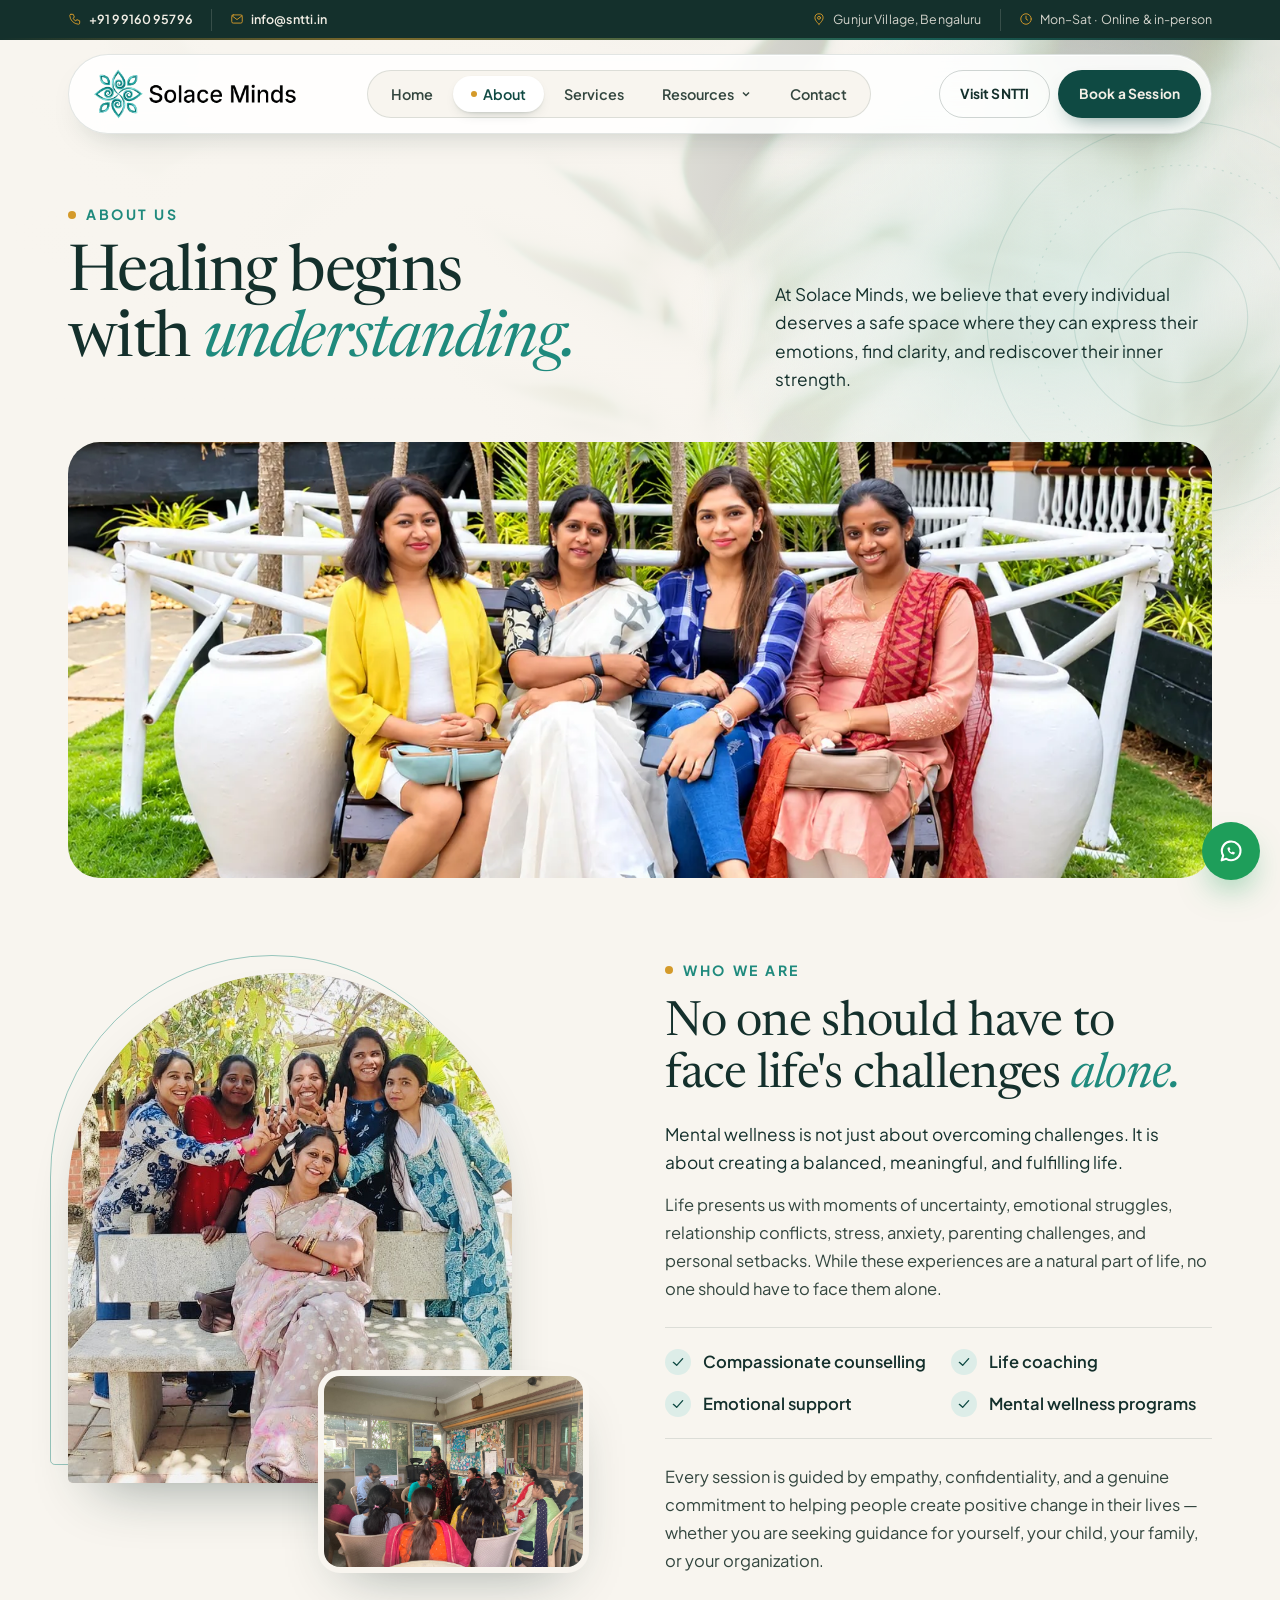
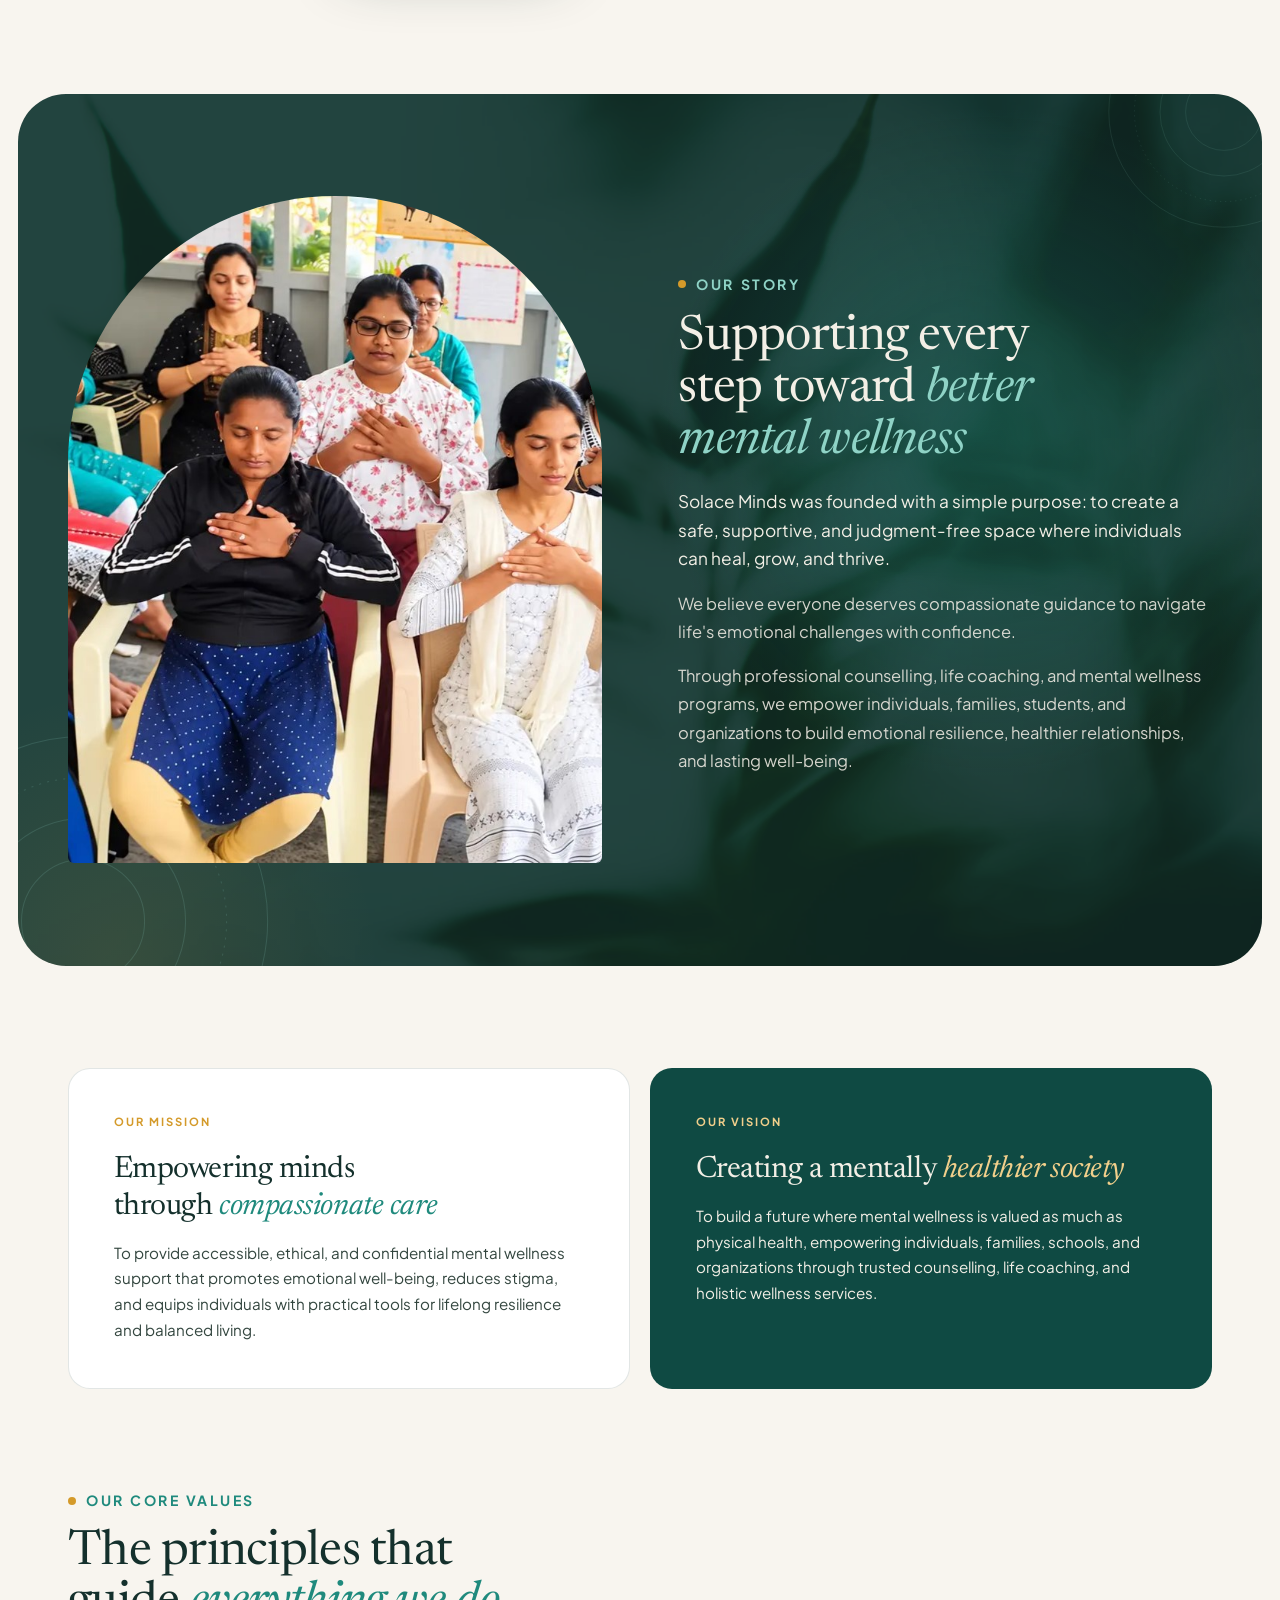
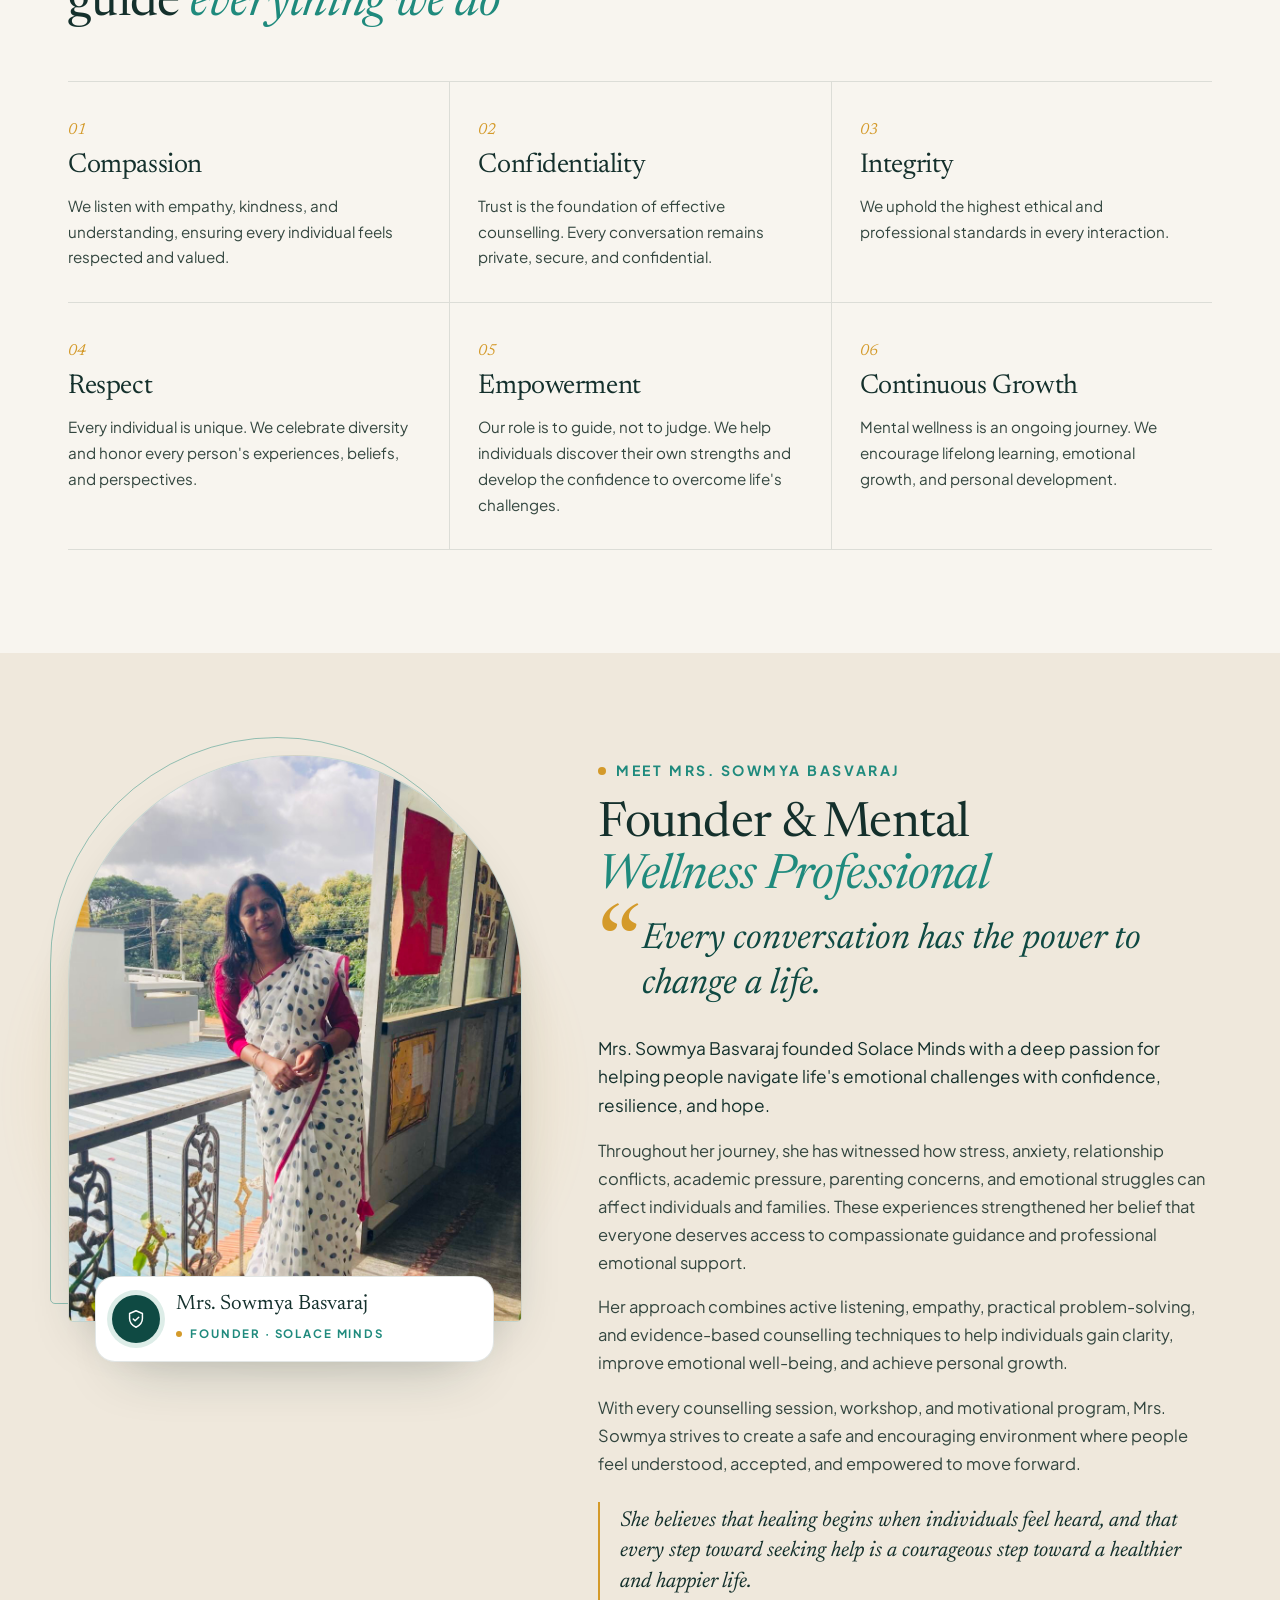
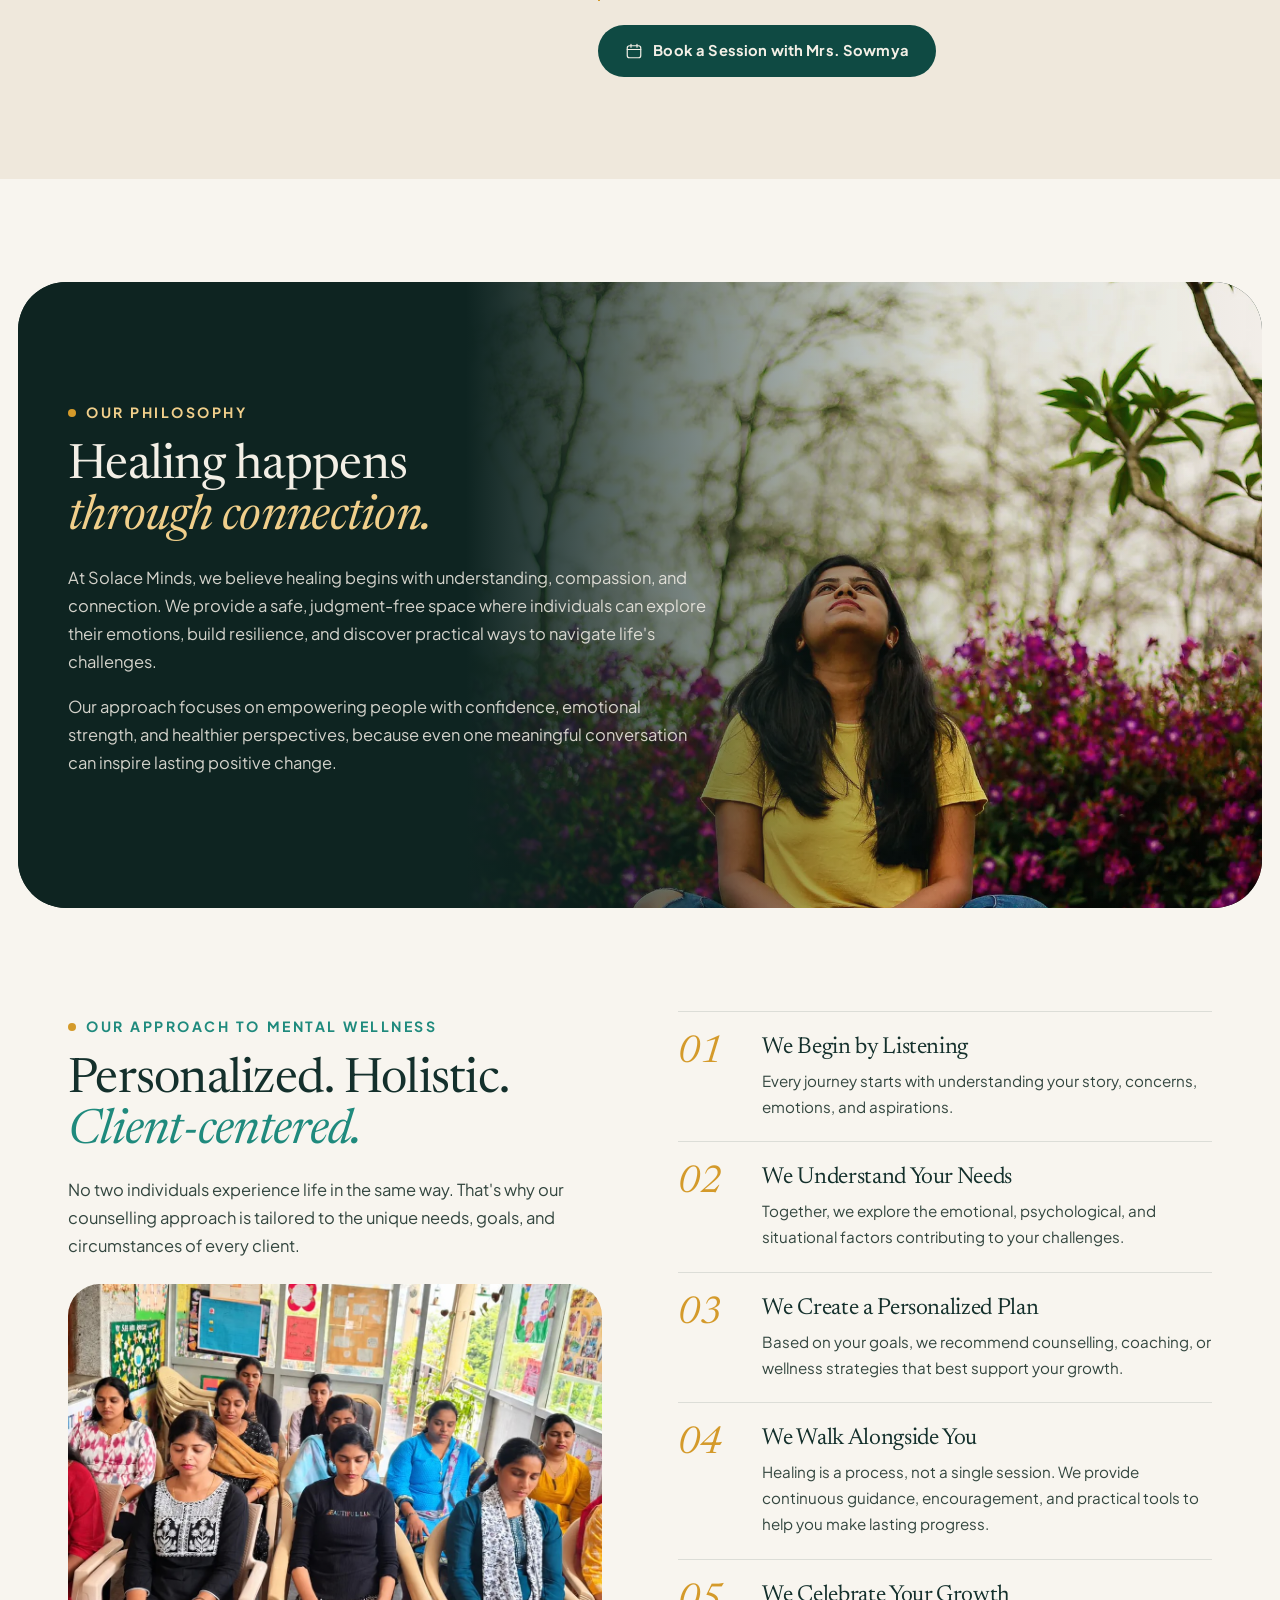
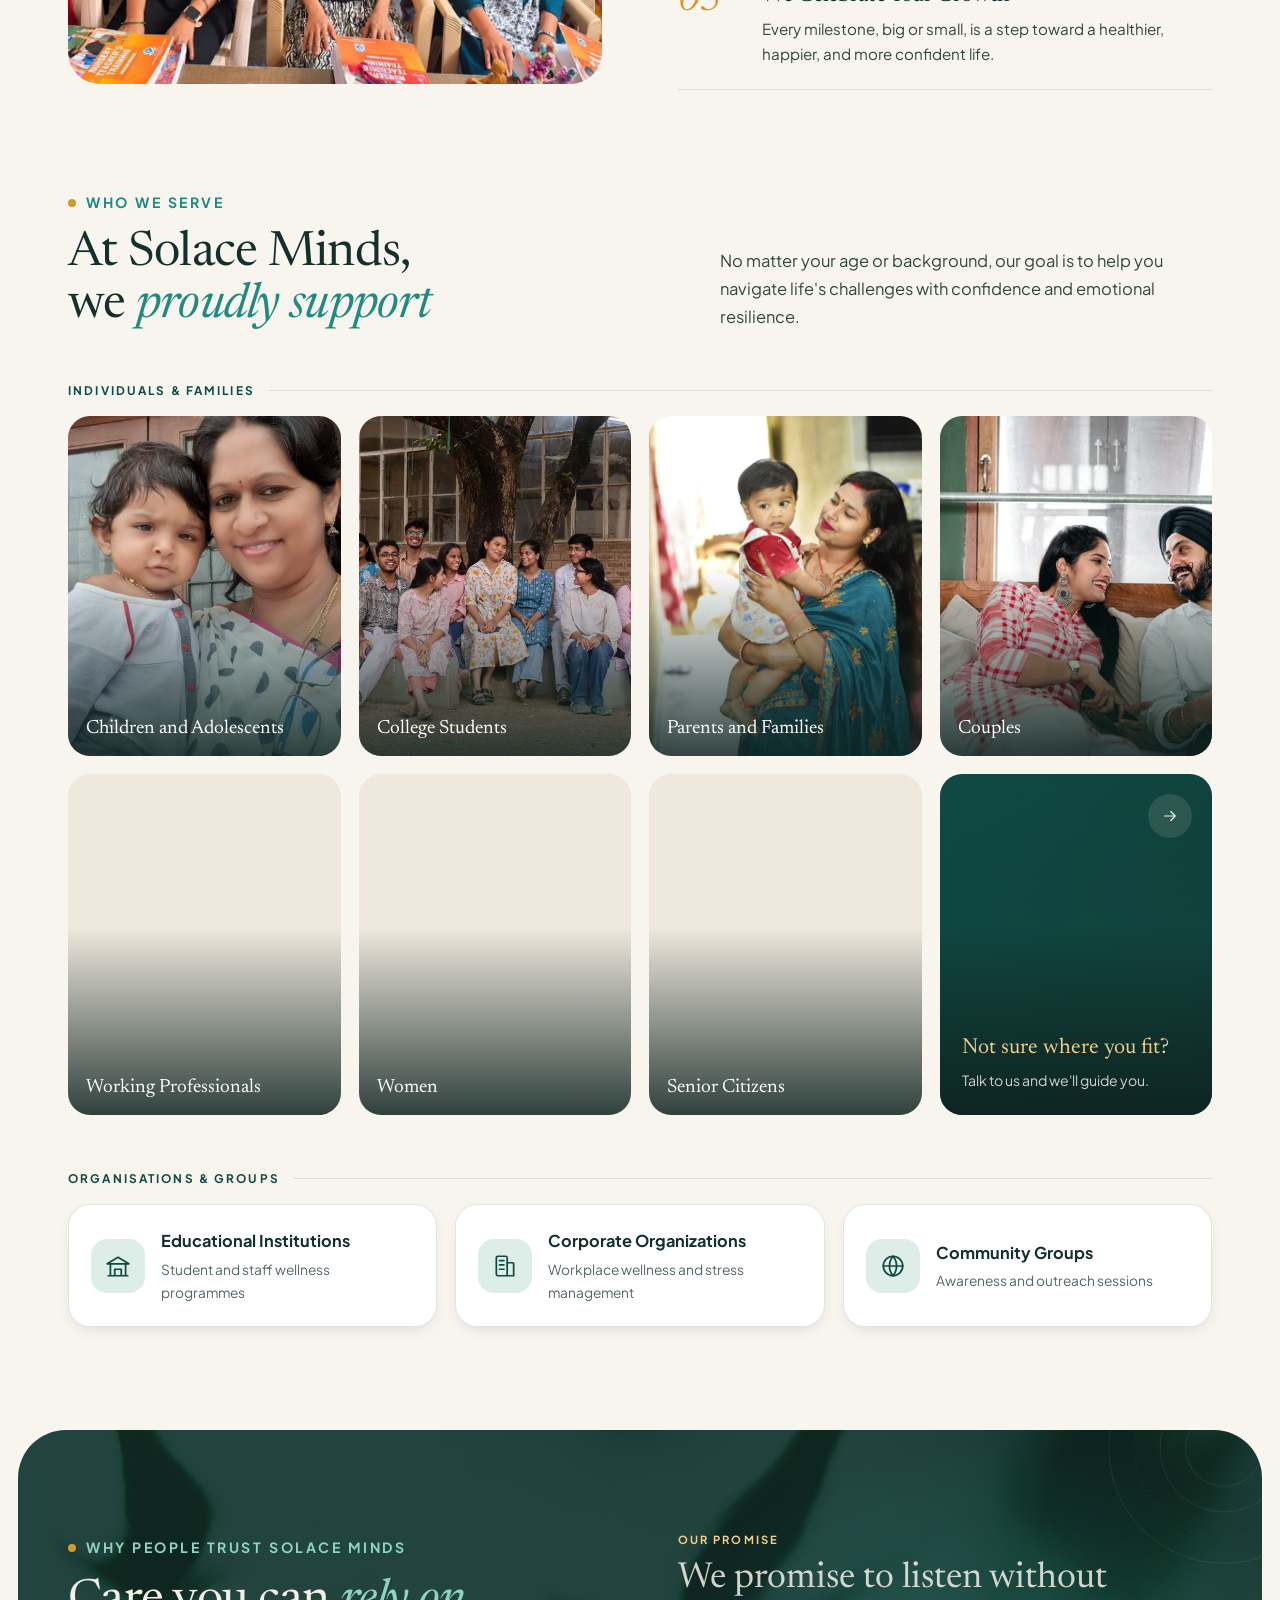
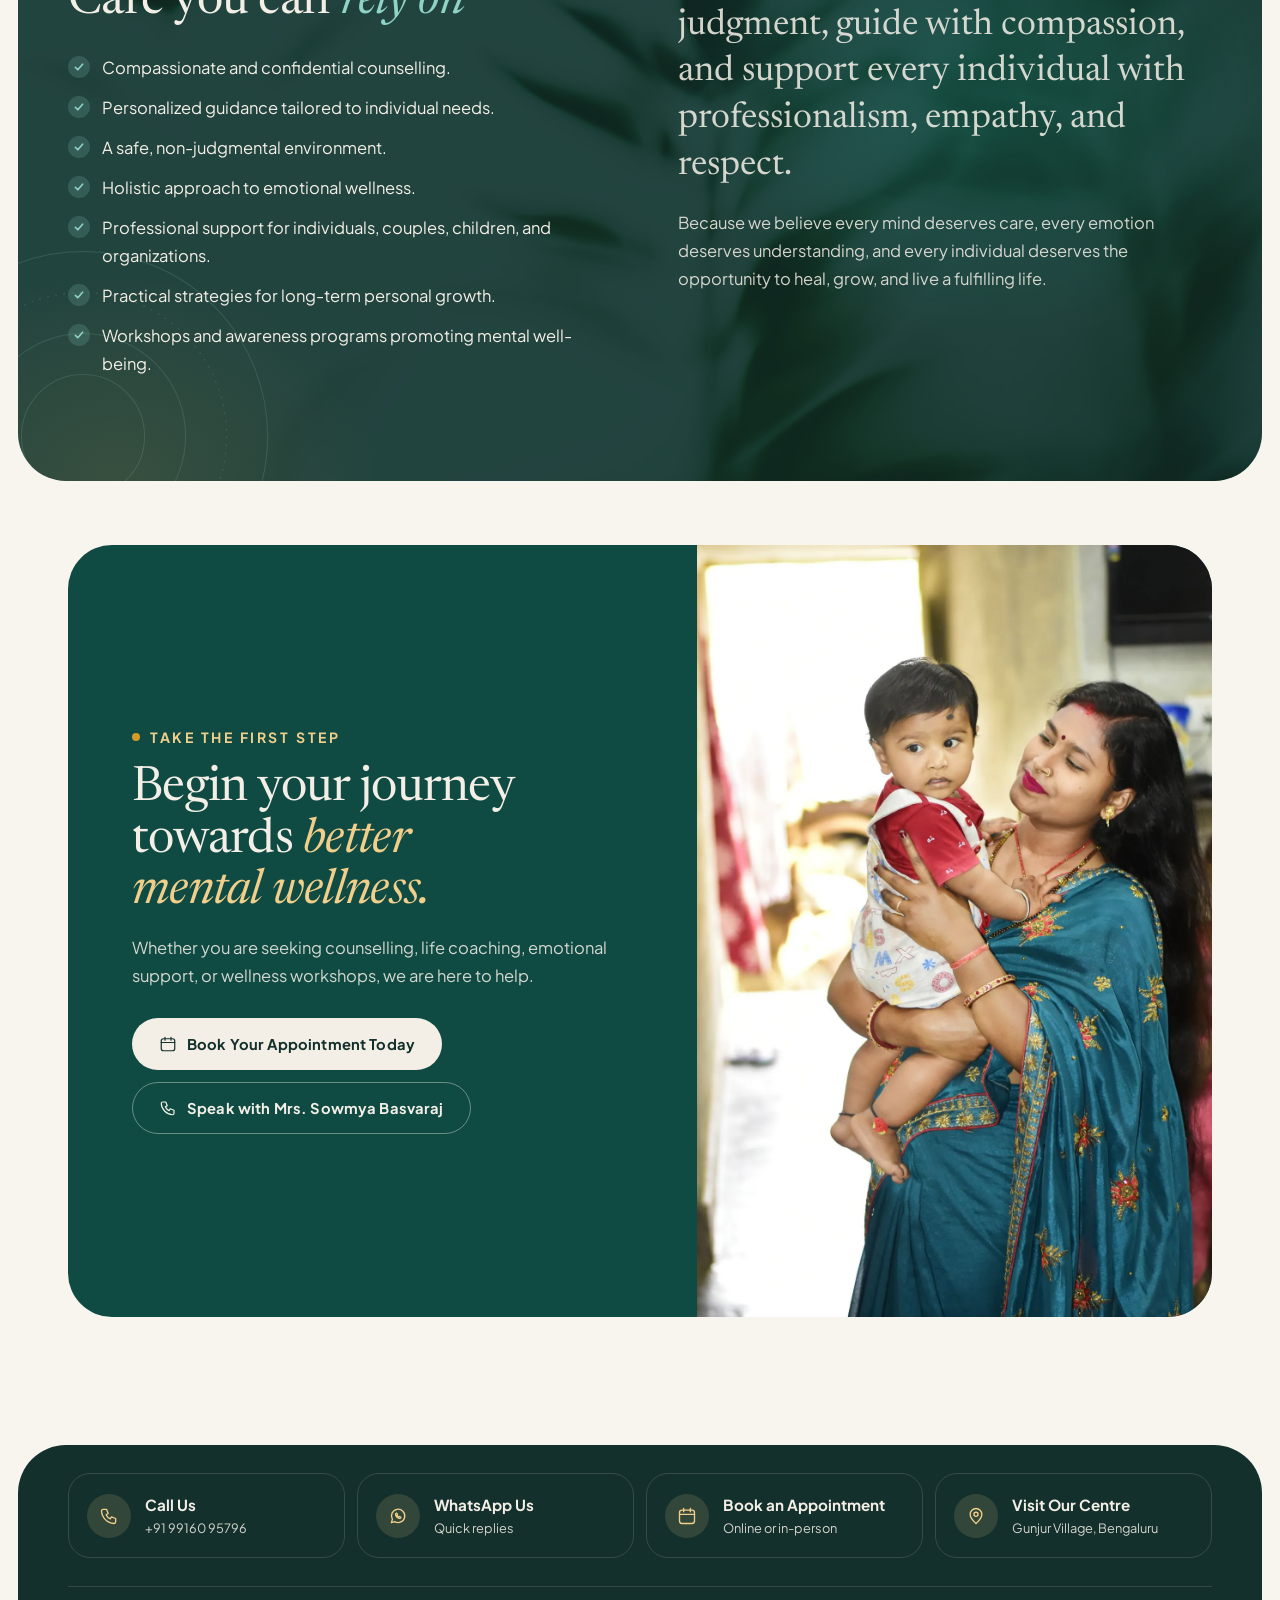
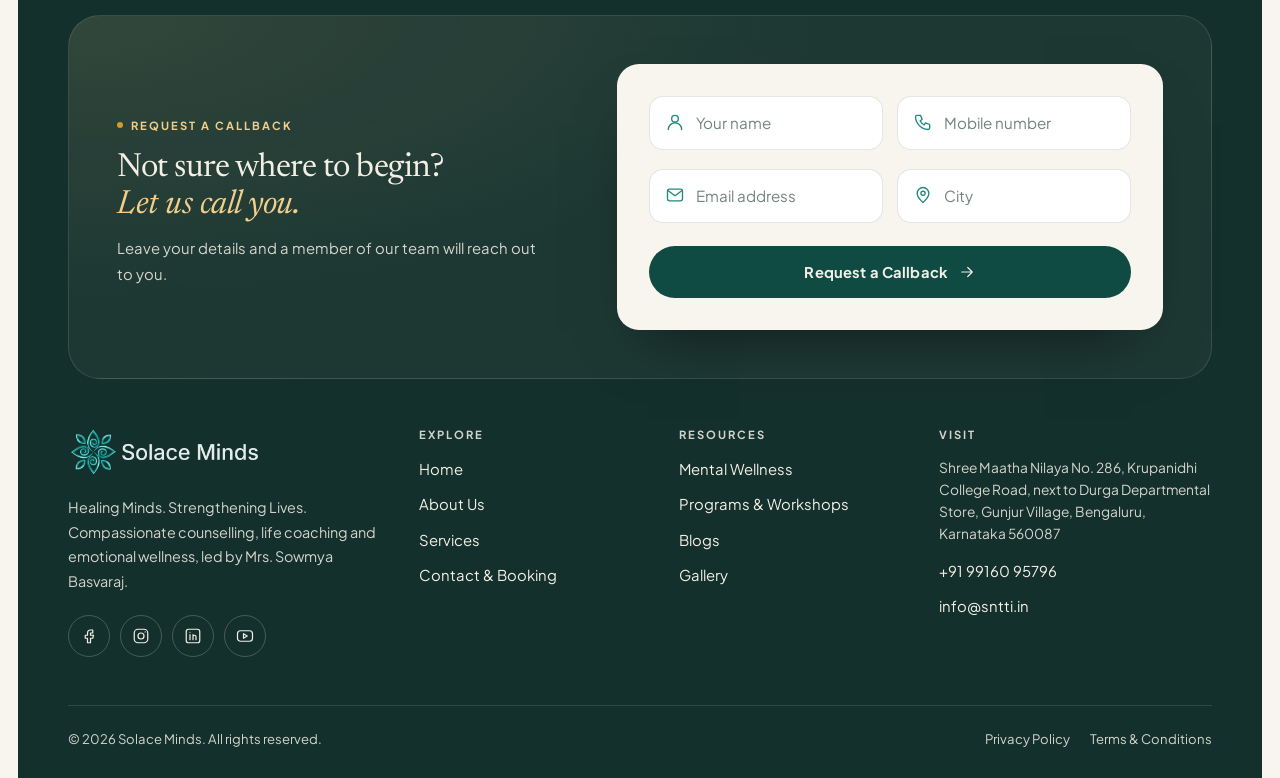
==== commit bd793e0b: "img" ====
--- a/about.html
+++ b/about.html
@@ -115,7 +115,7 @@
   <div class="wrap founder">
     <div class="portrait rv">
       <div class="frame">
-        <img src="assets/img/sowmya-basvaraj-founder-polka-dot-saree.jpg" alt="Mrs. Sowmya Basvaraj" style="object-position:50% 0;transform:scale(1.5);transform-origin:46% 17%">
+        <img src="assets/img/founder-sowmya-polka.jpg" alt="Mrs. Sowmya Basvaraj" width="960" height="1280" style="object-position:50% 20%">
         <div><div class="mono">SB</div><small>Portrait coming soon</small></div>
       </div>
       <div class="name-tag"><span class="nt-ico" aria-hidden="true"><svg viewBox="0 0 24 24" fill="none" stroke="currentColor" stroke-width="1.6" stroke-linecap="round" stroke-linejoin="round"><path d="M12 21c-4.5-2.2-7-5.6-7-9.6V6l7-3 7 3v5.4c0 4-2.5 7.4-7 9.6Z"/><path d="m9 12 2 2 4-4"/></svg></span><div class="nt-txt"><b>Mrs. Sowmya Basvaraj</b><span class="nt-role">Founder · Solace Minds</span></div></div>
--- a/assets/css/style.css
+++ b/assets/css/style.css
@@ -5944,6 +5944,22 @@
     height: 46px
   }
 
+  .nav {
+    gap: 10px
+  }
+
+  .nav-cta .btn-ghost {
+    display: none
+  }
+
+  .brand {
+    min-width: 0
+  }
+
+  .brand img {
+    max-width: 100%
+  }
+
   .subnav {
     top: 74px
   }
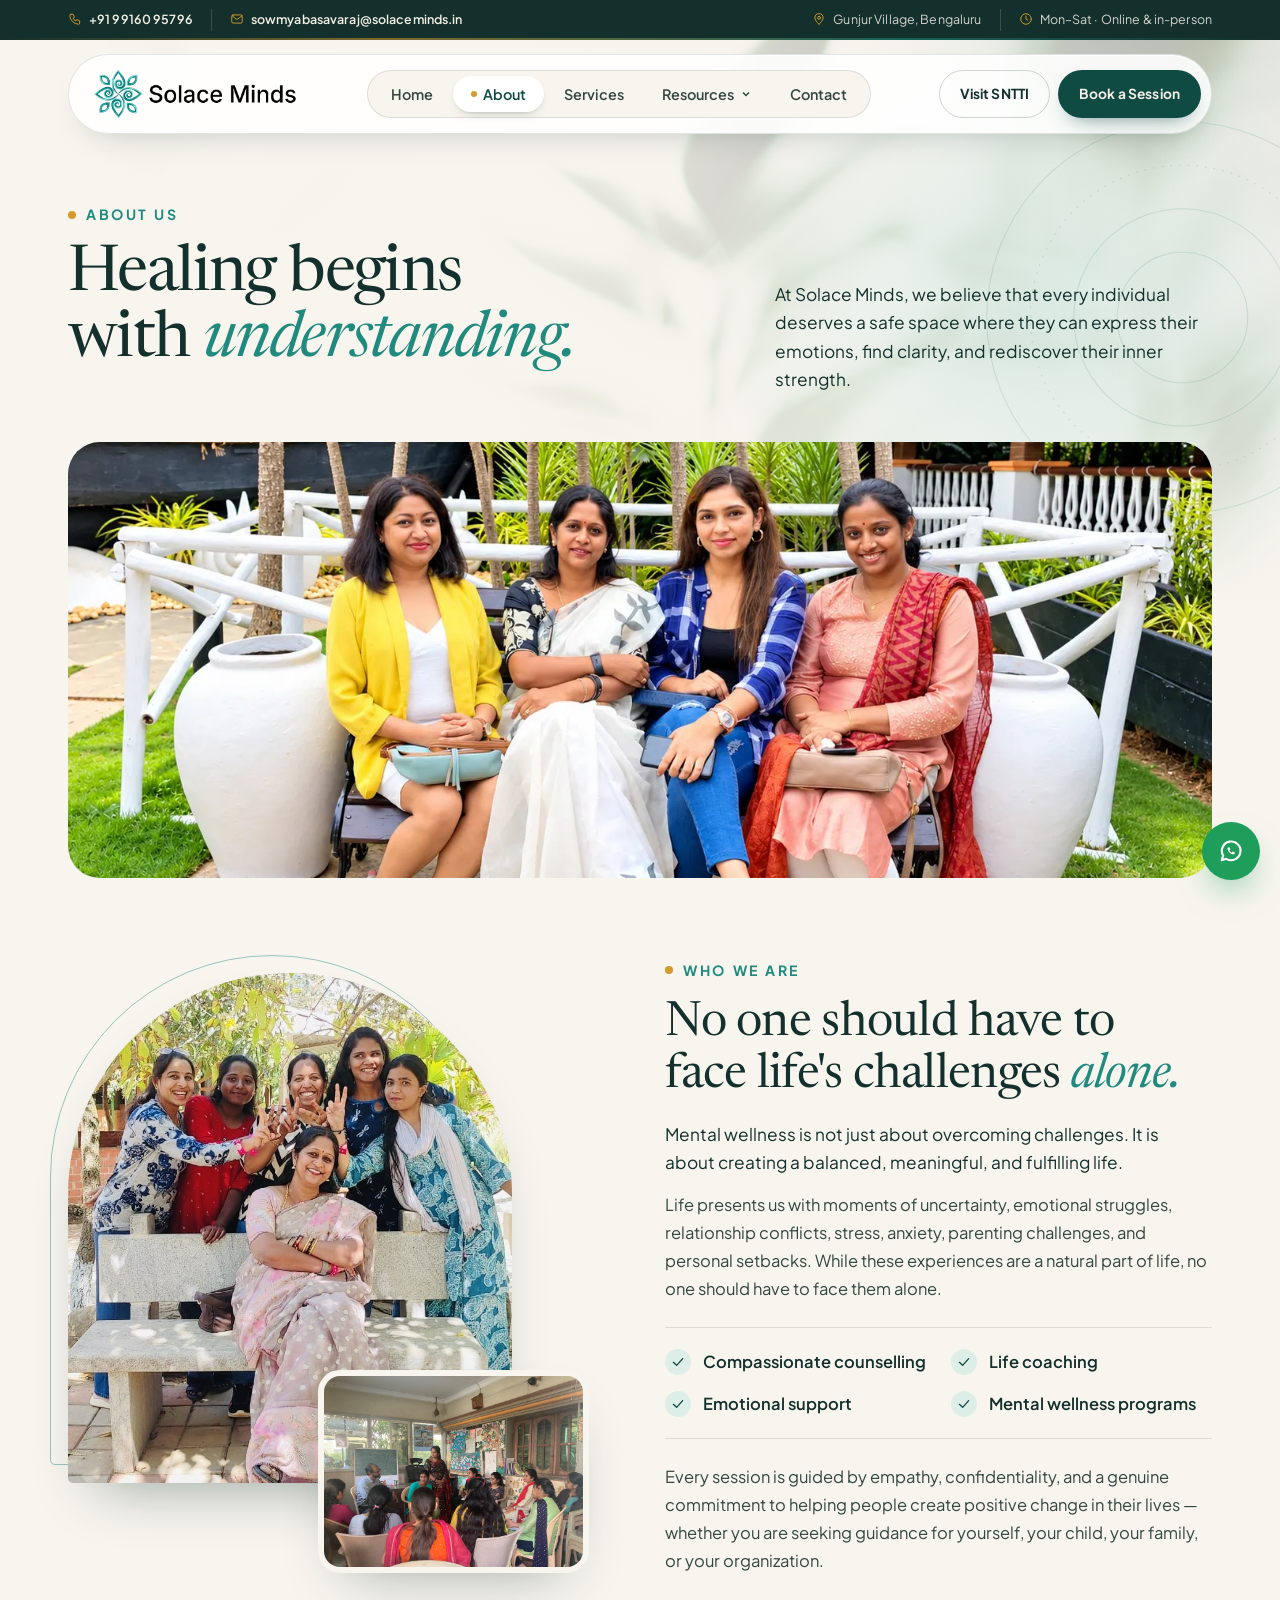
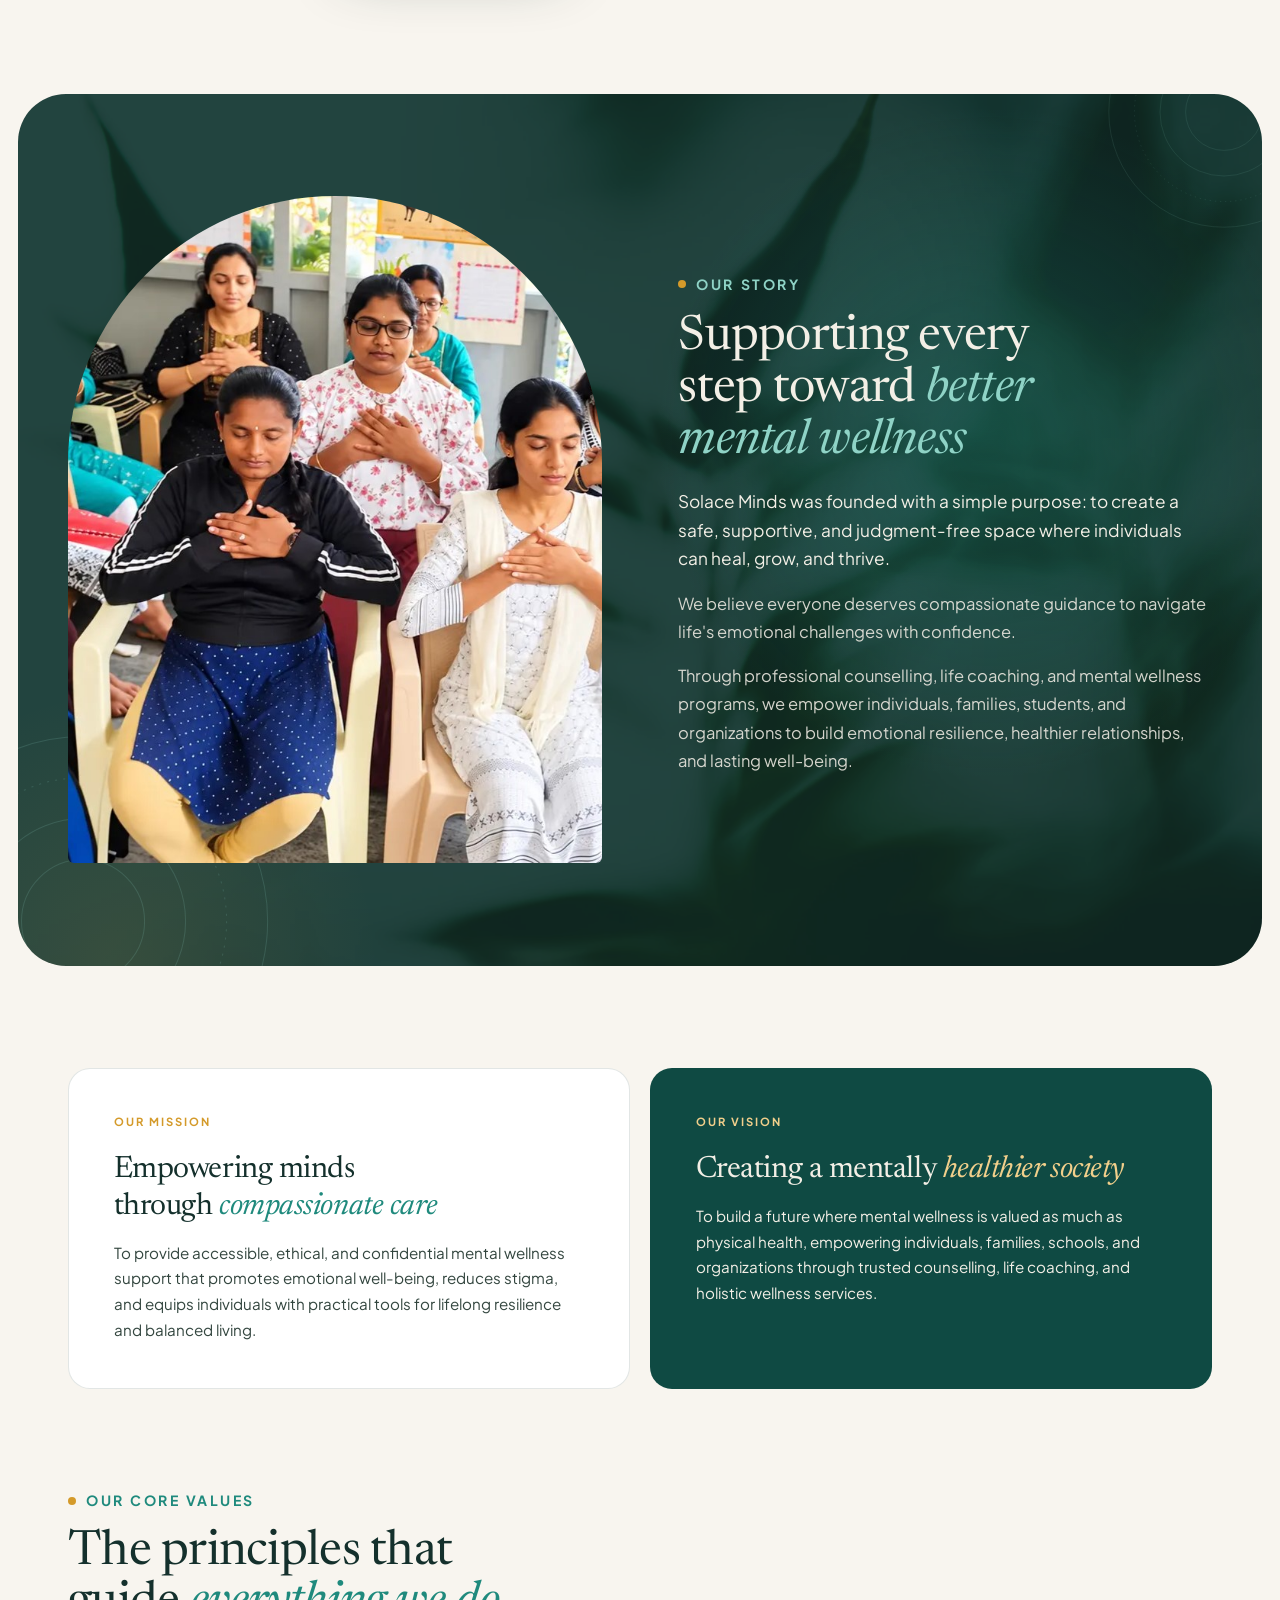
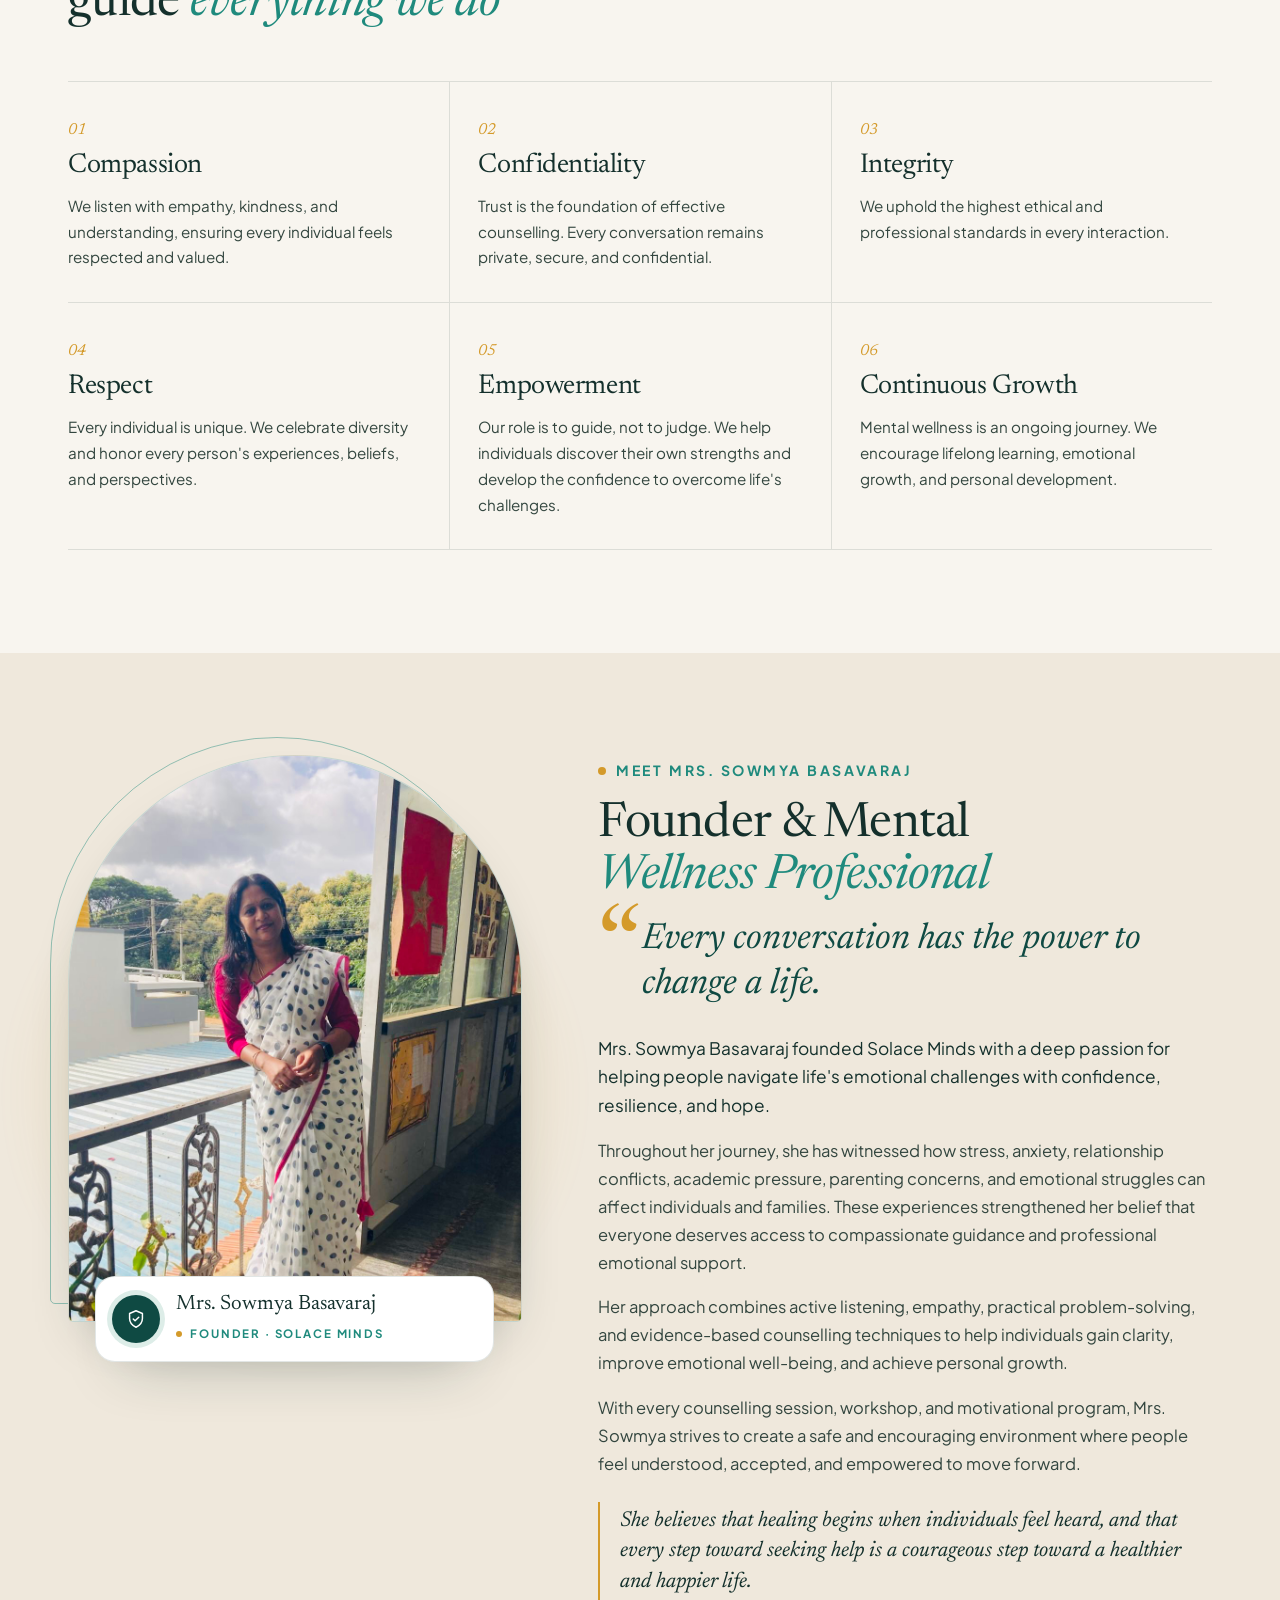
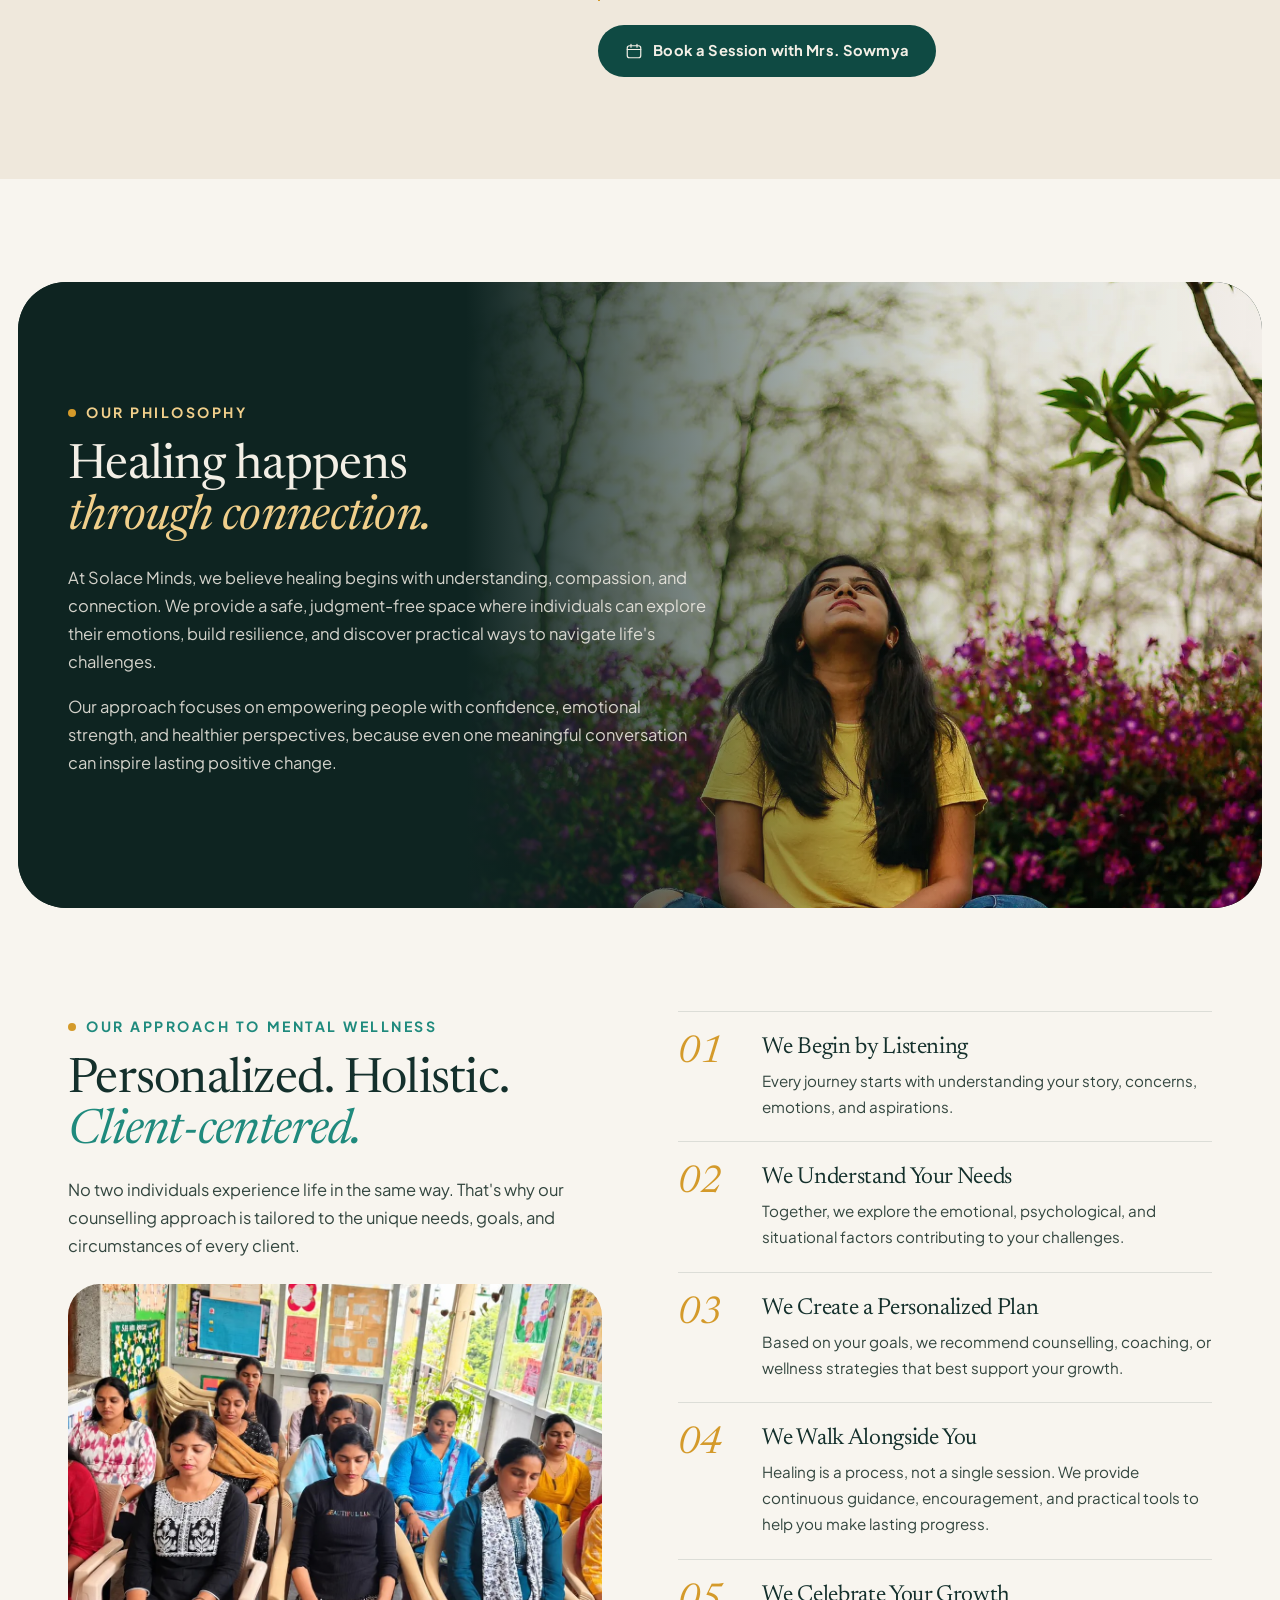
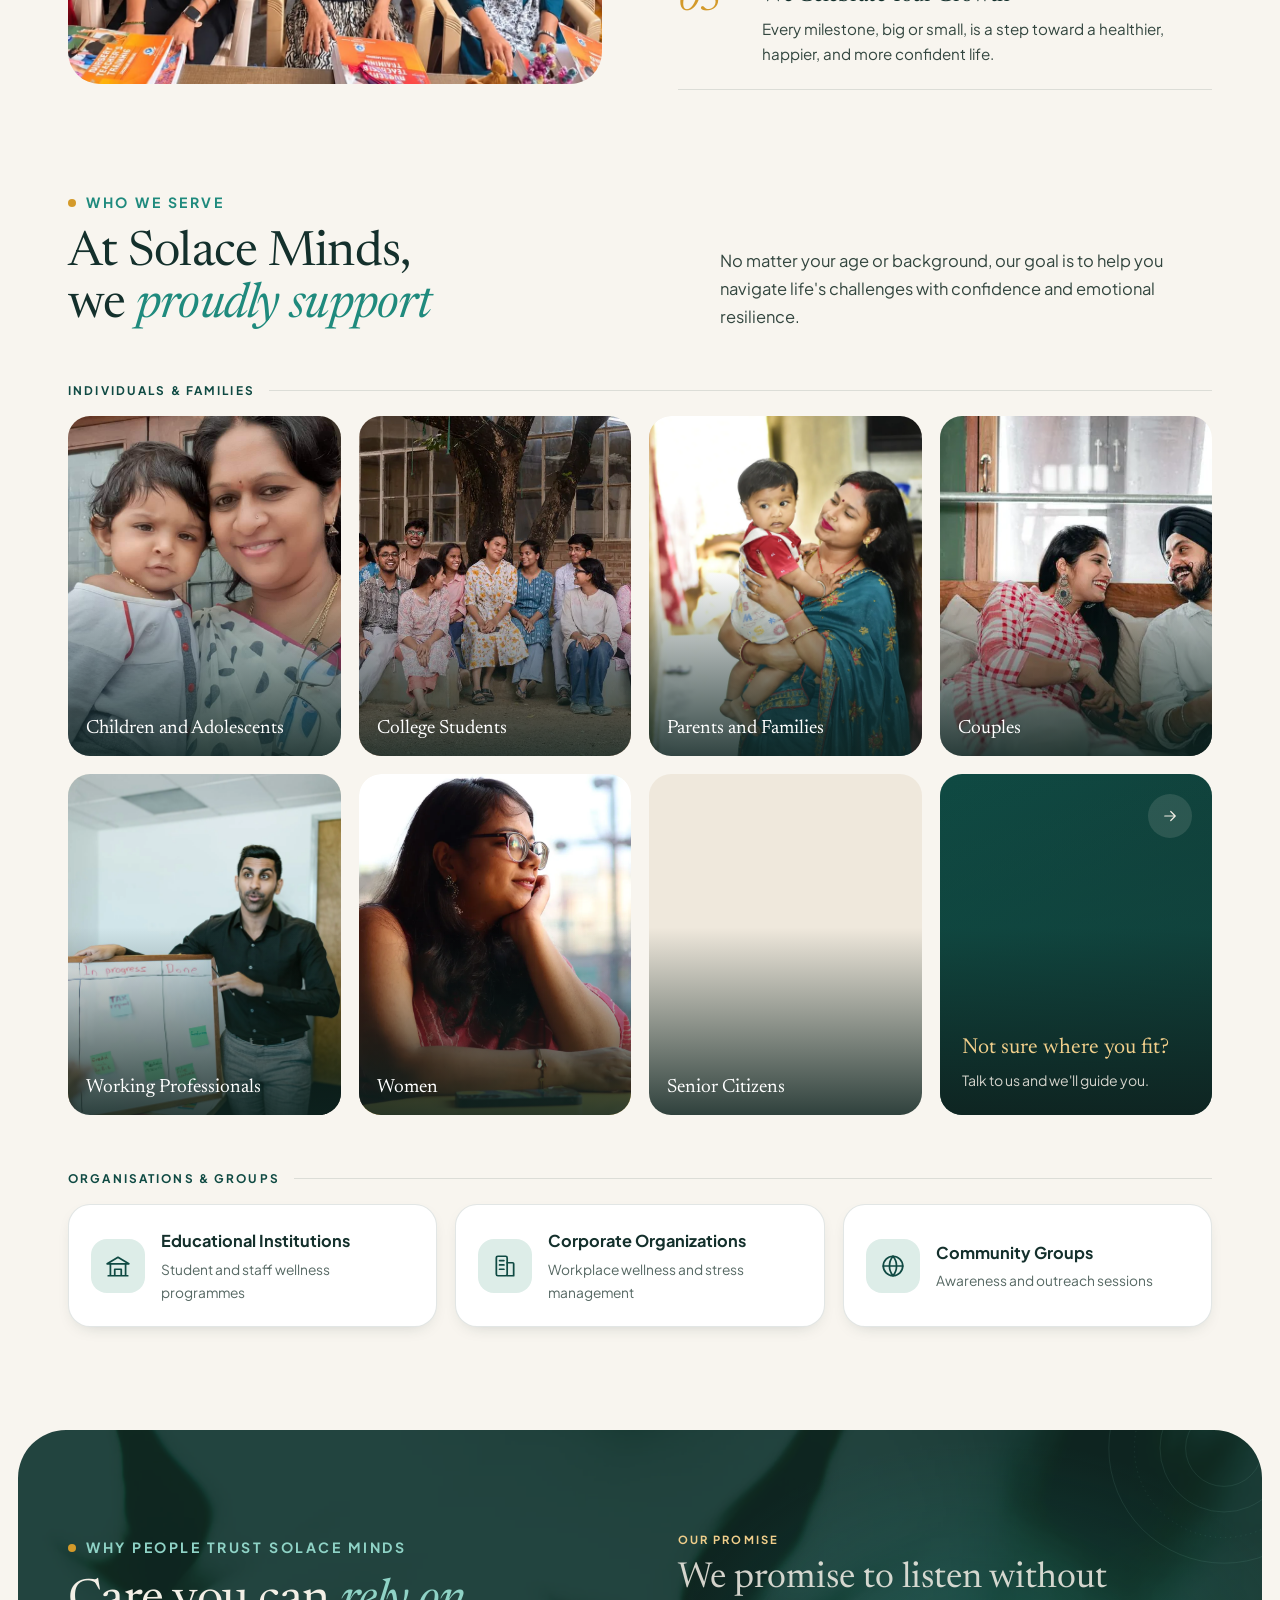
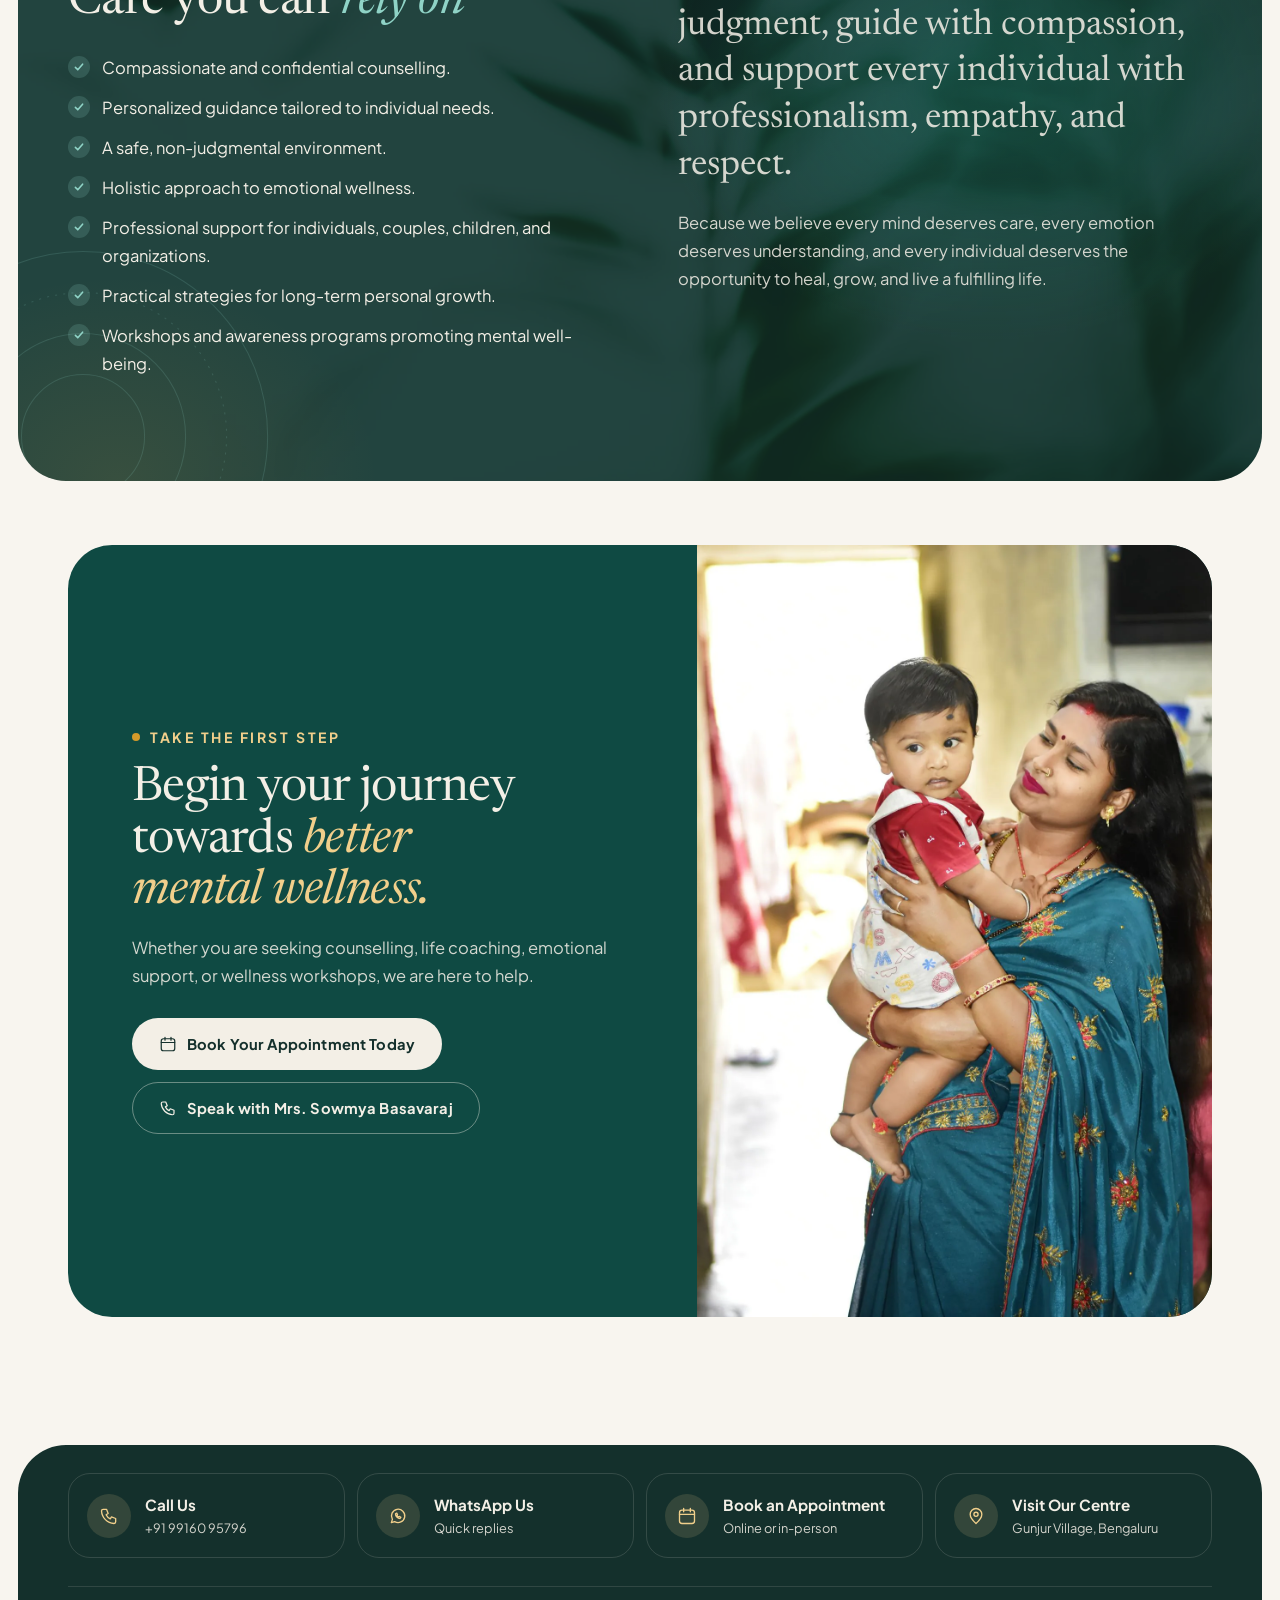
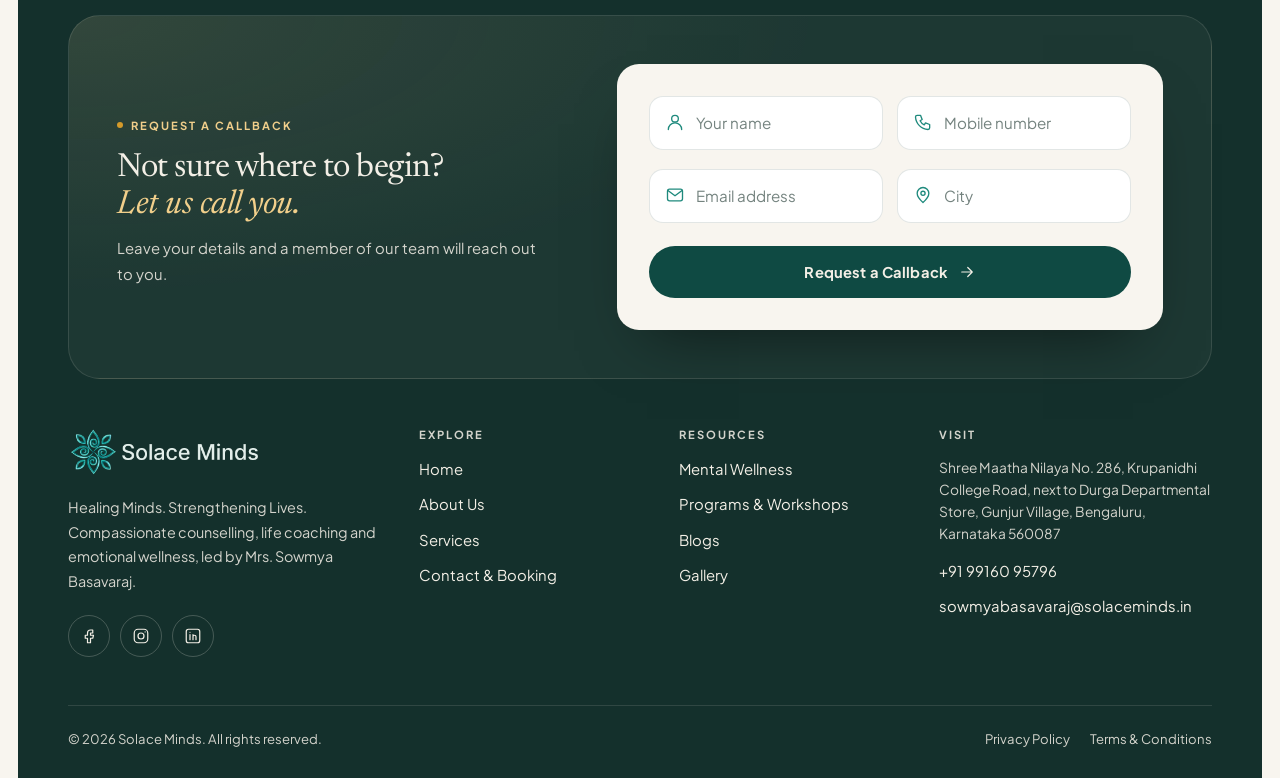
==== commit ef1c3861: "email-id" ====
--- a/about.html
+++ b/about.html
@@ -4,12 +4,12 @@
 <meta charset="utf-8">
 <meta name="viewport" content="width=device-width, initial-scale=1, viewport-fit=cover">
 <title>About Us | Solace Minds</title>
-<meta name="description" content="Our story, mission, vision and values, and the compassionate approach of founder Mrs. Sowmya Basvaraj.">
+<meta name="description" content="Our story, mission, vision and values, and the compassionate approach of founder Mrs. Sowmya Basavaraj.">
 <meta name="theme-color" content="#14302C">
 <meta property="og:type" content="website">
 <meta property="og:site_name" content="Solace Minds">
 <meta property="og:title" content="About Us | Solace Minds">
-<meta property="og:description" content="Our story, mission, vision and values, and the compassionate approach of founder Mrs. Sowmya Basvaraj.">
+<meta property="og:description" content="Our story, mission, vision and values, and the compassionate approach of founder Mrs. Sowmya Basavaraj.">
 <meta property="og:image" content="assets/img/solace-minds-og-share.jpg">
 <link rel="icon" href="assets/img/favicon.png" type="image/png">
 <link rel="apple-touch-icon" href="assets/img/favicon.png">
@@ -18,41 +18,7 @@
 <script>document.documentElement.classList.add('js')</script>
 </head>
 <body class="pg-about">
-<a class="skip" href="#main">Skip to content</a>
-<div class="topbar"><div class="wrap">
-  <div class="tb-l"><a href="tel:+919916095796"><svg viewBox="0 0 24 24" fill="none" stroke="currentColor" stroke-width="1.6" stroke-linecap="round" stroke-linejoin="round" aria-hidden="true"><path d="M5 4h4l2 5-2.5 1.5a11 11 0 0 0 5 5L15 13l5 2v4a2 2 0 0 1-2 2A16 16 0 0 1 3 6a2 2 0 0 1 2-2Z"/></svg>+91 99160 95796</a><a href="mailto:info@sntti.in"><svg viewBox="0 0 24 24" fill="none" stroke="currentColor" stroke-width="1.6" stroke-linecap="round" stroke-linejoin="round" aria-hidden="true"><rect x="3" y="5" width="18" height="14" rx="2.5"/><path d="M3.5 6.5 12 13l8.5-6.5"/></svg>info@sntti.in</a></div>
-  <div class="tb-r"><span><svg viewBox="0 0 24 24" fill="none" stroke="currentColor" stroke-width="1.6" stroke-linecap="round" stroke-linejoin="round" aria-hidden="true"><path d="M12 21s-7-6-7-11a7 7 0 0 1 14 0c0 5-7 11-7 11Z"/><circle cx="12" cy="10" r="2.5"/></svg>Gunjur Village, Bengaluru</span><span><svg viewBox="0 0 24 24" fill="none" stroke="currentColor" stroke-width="1.6" stroke-linecap="round" stroke-linejoin="round" aria-hidden="true"><circle cx="12" cy="12" r="9"/><path d="M12 7v5l3 2"/></svg>Mon–Sat · Online &amp; in-person</span></div>
-</div></div>
-<header class="site-head">
-  <div class="wrap nav">
-    <a class="brand" href="index.html" aria-label="Solace Minds home"><img src="assets/img/logo-light.png" alt="Solace Minds" width="332" height="86"></a>
-    <nav aria-label="Main">
-      <ul class="menu">
-        <li><a href="index.html">Home</a></li><li><a href="about.html" class="active" aria-current="page">About</a></li><li><a href="services.html">Services</a></li>
-        <li class="has-drop"><button type="button" aria-haspopup="true">Resources <svg viewBox="0 0 12 12" aria-hidden="true"><path d="M3 4.5 6 7.5 9 4.5" fill="none" stroke="currentColor" stroke-width="1.5"/></svg></button>
-          <ul class="drop"><li><a href="mental-wellness.html"><img src="assets/img/solace-minds-mental-wellness-meditation.webp" alt="" loading="lazy"><div><b>Mental Wellness</b><span>Tips, self-care & guides</span></div></a></li><li><a href="workshops.html"><img src="assets/img/solace-minds-corporate-wellness.webp" alt="" loading="lazy"><div><b>Programs & Workshops</b><span>Schools, corporates & communities</span></div></a></li><li><a href="blogs.html"><img src="assets/img/solace-minds-emotional-wellness.webp" alt="" loading="lazy"><div><b>Blogs</b><span>Articles & insights</span></div></a></li><li><a href="gallery.html"><img src="assets/img/solace-minds-school-workshop.webp" alt="" loading="lazy"><div><b>Gallery</b><span>Moments from our sessions</span></div></a></li></ul></li>
-        <li><a href="contact.html">Contact</a></li>
-      </ul>
-    </nav>
-    <div class="nav-cta">
-      <a class="btn btn-ghost btn-sm" href="https://sntti.in/" target="_blank" rel="noopener">Visit SNTTI</a>
-      <a class="btn btn-primary btn-sm" href="contact.html#appointment">Book a Session</a>
-      <button class="burger" id="burger" type="button" aria-label="Open menu" aria-expanded="false" aria-controls="mnav"><svg viewBox="0 0 24 24" fill="none" stroke="currentColor" stroke-width="1.7" stroke-linecap="round" stroke-linejoin="round" aria-hidden="true"><path d="M4 7h16M4 12h16M4 17h10"/></svg></button>
-    </div>
-  </div>
-</header>
-<div class="mnav" id="mnav" role="dialog" aria-modal="true" aria-label="Menu">
-  <div class="mnav-top"><img src="assets/img/logo-light.png" alt="Solace Minds"><button class="burger" style="display:grid" type="button" data-mclose aria-label="Close menu"><svg viewBox="0 0 24 24" fill="none" stroke="currentColor" stroke-width="1.7" stroke-linecap="round" stroke-linejoin="round" aria-hidden="true"><path d="M6 6l12 12M18 6 6 18"/></svg></button></div>
-  <ul><li><a href="index.html">Home <svg viewBox="0 0 24 24" fill="none" stroke="currentColor" stroke-width="1.6" stroke-linecap="round" stroke-linejoin="round" aria-hidden="true"><path d="M5 12h14M13 6l6 6-6 6"/></svg></a></li><li><a href="about.html" class="active" aria-current="page">About <svg viewBox="0 0 24 24" fill="none" stroke="currentColor" stroke-width="1.6" stroke-linecap="round" stroke-linejoin="round" aria-hidden="true"><path d="M5 12h14M13 6l6 6-6 6"/></svg></a></li><li><a href="services.html">Services <svg viewBox="0 0 24 24" fill="none" stroke="currentColor" stroke-width="1.6" stroke-linecap="round" stroke-linejoin="round" aria-hidden="true"><path d="M5 12h14M13 6l6 6-6 6"/></svg></a></li><li><a href="contact.html">Contact <svg viewBox="0 0 24 24" fill="none" stroke="currentColor" stroke-width="1.6" stroke-linecap="round" stroke-linejoin="round" aria-hidden="true"><path d="M5 12h14M13 6l6 6-6 6"/></svg></a></li></ul>
-  <p class="sub-label">Resources</p>
-  <div class="sub"><a href="mental-wellness.html">Mental Wellness</a><a href="workshops.html">Programs & Workshops</a><a href="blogs.html">Blogs</a><a href="gallery.html">Gallery</a></div>
-  <div class="mnav-foot">
-    <a class="btn btn-primary" href="contact.html#appointment"><svg viewBox="0 0 24 24" fill="none" stroke="currentColor" stroke-width="1.6" stroke-linecap="round" stroke-linejoin="round" aria-hidden="true"><rect x="3" y="5" width="18" height="16" rx="3"/><path d="M3 10h18M8 3v4M16 3v4"/></svg>Book an Appointment</a>
-    <a class="btn btn-ghost" href="https://sntti.in/" target="_blank" rel="noopener">Visit SNTTI</a>
-    <a class="btn btn-wa" href="https://wa.me/919916095796" target="_blank" rel="noopener"><svg viewBox="0 0 24 24" fill="none" stroke="currentColor" stroke-width="1.6" stroke-linecap="round" stroke-linejoin="round" aria-hidden="true"><path d="M4 20l1.3-4A8 8 0 1 1 8 18.7Z"/><path d="M9 9.5c0 3 2.5 5.5 5.5 5.5l1-1.5-2-1-1 .8a4 4 0 0 1-1.8-1.8l.8-1-1-2Z"/></svg>Chat on WhatsApp</a>
-    <a class="btn btn-ghost" href="tel:+919916095796"><svg viewBox="0 0 24 24" fill="none" stroke="currentColor" stroke-width="1.6" stroke-linecap="round" stroke-linejoin="round" aria-hidden="true"><path d="M5 4h4l2 5-2.5 1.5a11 11 0 0 0 5 5L15 13l5 2v4a2 2 0 0 1-2 2A16 16 0 0 1 3 6a2 2 0 0 1 2-2Z"/></svg>+91 99160 95796</a>
-  </div>
-</div>
+<div data-include="header"></div>
 <main id="main">
 
 <section class="p-hero banner">
@@ -68,7 +34,7 @@
 <section class="sec pt0 wwa">
   <div class="wrap wwa-grid">
     <div class="wwa-media">
-      <div class="ph arch wwa-main rv-img rv"><img src="assets/img/solace-minds-team-celebration.jpg" alt="Mrs. Sowmya Basvaraj smiling with a group of women on a garden bench" loading="lazy" decoding="async" style="object-position:50% 40%"></div>
+      <div class="ph arch wwa-main rv-img rv"><img src="assets/img/solace-minds-team-celebration.jpg" alt="Mrs. Sowmya Basavaraj smiling with a group of women on a garden bench" loading="lazy" decoding="async" style="object-position:50% 40%"></div>
       <div class="ph wwa-sub rv-img rv d2"><img src="assets/img/solace-minds-group-discussion.jpg" alt="Participants seated in a circle during a group discussion" loading="lazy" decoding="async"></div>
     </div>
     <div class="wwa-copy">
@@ -115,16 +81,16 @@
   <div class="wrap founder">
     <div class="portrait rv">
       <div class="frame">
-        <img src="assets/img/founder-sowmya-polka.jpg" alt="Mrs. Sowmya Basvaraj" width="960" height="1280" style="object-position:50% 20%">
+        <img src="assets/img/founder-sowmya-polka.jpg" alt="Mrs. Sowmya Basavaraj" width="960" height="1280" style="object-position:50% 20%">
         <div><div class="mono">SB</div><small>Portrait coming soon</small></div>
       </div>
-      <div class="name-tag"><span class="nt-ico" aria-hidden="true"><svg viewBox="0 0 24 24" fill="none" stroke="currentColor" stroke-width="1.6" stroke-linecap="round" stroke-linejoin="round"><path d="M12 21c-4.5-2.2-7-5.6-7-9.6V6l7-3 7 3v5.4c0 4-2.5 7.4-7 9.6Z"/><path d="m9 12 2 2 4-4"/></svg></span><div class="nt-txt"><b>Mrs. Sowmya Basvaraj</b><span class="nt-role">Founder · Solace Minds</span></div></div>
+      <div class="name-tag"><span class="nt-ico" aria-hidden="true"><svg viewBox="0 0 24 24" fill="none" stroke="currentColor" stroke-width="1.6" stroke-linecap="round" stroke-linejoin="round"><path d="M12 21c-4.5-2.2-7-5.6-7-9.6V6l7-3 7 3v5.4c0 4-2.5 7.4-7 9.6Z"/><path d="m9 12 2 2 4-4"/></svg></span><div class="nt-txt"><b>Mrs. Sowmya Basavaraj</b><span class="nt-role">Founder · Solace Minds</span></div></div>
     </div>
     <div>
-      <span class="eyebrow rv">Meet Mrs. Sowmya Basvaraj</span>
+      <span class="eyebrow rv">Meet Mrs. Sowmya Basavaraj</span>
       <h2 class="rv d1" style="margin-top:16px">Founder &amp; Mental <em>Wellness Professional</em></h2>
       <p class="big-quote rv d2">Every conversation has the power to change a life.</p>
-      <p class="lead rv">Mrs. Sowmya Basvaraj founded Solace Minds with a deep passion for helping people navigate life's emotional challenges with confidence, resilience, and hope.</p>
+      <p class="lead rv">Mrs. Sowmya Basavaraj founded Solace Minds with a deep passion for helping people navigate life's emotional challenges with confidence, resilience, and hope.</p>
       <p class="rv">Throughout her journey, she has witnessed how stress, anxiety, relationship conflicts, academic pressure, parenting concerns, and emotional struggles can affect individuals and families. These experiences strengthened her belief that everyone deserves access to compassionate guidance and professional emotional support.</p>
       <p class="rv">Her approach combines active listening, empathy, practical problem-solving, and evidence-based counselling techniques to help individuals gain clarity, improve emotional well-being, and achieve personal growth.</p>
       <p class="rv">With every counselling session, workshop, and motivational program, Mrs. Sowmya strives to create a safe and encouraging environment where people feel understood, accepted, and empowered to move forward.</p>
@@ -182,66 +148,11 @@
 </section>
 
 <section class="sec-sm"><div class="wrap"><div class="cta-panel rv">
-  <div class="in"><span class="eyebrow" style="color:#F1CF8B">Take the first step</span><h2>Begin your journey towards <em>better mental wellness.</em></h2><p>Whether you are seeking counselling, life coaching, emotional support, or wellness workshops, we are here to help.</p><div class="ctas"><a class="btn btn-light" href="contact.html#appointment"><svg viewBox="0 0 24 24" fill="none" stroke="currentColor" stroke-width="1.6" stroke-linecap="round" stroke-linejoin="round" aria-hidden="true"><rect x="3" y="5" width="18" height="16" rx="3"/><path d="M3 10h18M8 3v4M16 3v4"/></svg>Book Your Appointment Today</a><a class="btn btn-line-light" href="tel:+919916095796"><svg viewBox="0 0 24 24" fill="none" stroke="currentColor" stroke-width="1.6" stroke-linecap="round" stroke-linejoin="round" aria-hidden="true"><path d="M5 4h4l2 5-2.5 1.5a11 11 0 0 0 5 5L15 13l5 2v4a2 2 0 0 1-2 2A16 16 0 0 1 3 6a2 2 0 0 1 2-2Z"/></svg>Speak with Mrs. Sowmya Basvaraj</a></div></div>
+  <div class="in"><span class="eyebrow" style="color:#F1CF8B">Take the first step</span><h2>Begin your journey towards <em>better mental wellness.</em></h2><p>Whether you are seeking counselling, life coaching, emotional support, or wellness workshops, we are here to help.</p><div class="ctas"><a class="btn btn-light" href="contact.html#appointment"><svg viewBox="0 0 24 24" fill="none" stroke="currentColor" stroke-width="1.6" stroke-linecap="round" stroke-linejoin="round" aria-hidden="true"><rect x="3" y="5" width="18" height="16" rx="3"/><path d="M3 10h18M8 3v4M16 3v4"/></svg>Book Your Appointment Today</a><a class="btn btn-line-light" href="tel:+919916095796"><svg viewBox="0 0 24 24" fill="none" stroke="currentColor" stroke-width="1.6" stroke-linecap="round" stroke-linejoin="round" aria-hidden="true"><path d="M5 4h4l2 5-2.5 1.5a11 11 0 0 0 5 5L15 13l5 2v4a2 2 0 0 1-2 2A16 16 0 0 1 3 6a2 2 0 0 1 2-2Z"/></svg>Speak with Mrs. Sowmya Basavaraj</a></div></div>
   <div class="ph"><img src="assets/img/solace-minds-mother-and-child-bonding.webp" alt="An Indian mother lovingly holding her child" loading="lazy" decoding="async"></div>
 </div></div></section>
 </main>
-<footer class="site-foot">
-  <div class="wrap">
-    <!-- <div class="f-cta">
-      <div><span class="eyebrow" style="color:#F1CF8B">We're here for you</span><h2 style="margin-top:16px">Ready to begin your <em>healing journey?</em></h2></div>
-      <div class="ctas"><a class="btn btn-light" href="contact.html#appointment"><svg viewBox="0 0 24 24" fill="none" stroke="currentColor" stroke-width="1.6" stroke-linecap="round" stroke-linejoin="round" aria-hidden="true"><rect x="3" y="5" width="18" height="16" rx="3"/><path d="M3 10h18M8 3v4M16 3v4"/></svg>Book an Appointment</a></div>
-    </div> -->
-    <div class="f-acts">
-      <a class="f-act" href="tel:+919916095796"><span class="ico"><svg viewBox="0 0 24 24" fill="none" stroke="currentColor" stroke-width="1.6" stroke-linecap="round" stroke-linejoin="round" aria-hidden="true"><path d="M5 4h4l2 5-2.5 1.5a11 11 0 0 0 5 5L15 13l5 2v4a2 2 0 0 1-2 2A16 16 0 0 1 3 6a2 2 0 0 1 2-2Z"/></svg></span><div><b>Call Us</b><span>+91 99160 95796</span></div></a>
-      <a class="f-act" href="https://wa.me/919916095796" target="_blank" rel="noopener"><span class="ico"><svg viewBox="0 0 24 24" fill="none" stroke="currentColor" stroke-width="1.6" stroke-linecap="round" stroke-linejoin="round" aria-hidden="true"><path d="M4 20l1.3-4A8 8 0 1 1 8 18.7Z"/><path d="M9 9.5c0 3 2.5 5.5 5.5 5.5l1-1.5-2-1-1 .8a4 4 0 0 1-1.8-1.8l.8-1-1-2Z"/></svg></span><div><b>WhatsApp Us</b><span>Quick replies</span></div></a>
-      <a class="f-act" href="contact.html#appointment"><span class="ico"><svg viewBox="0 0 24 24" fill="none" stroke="currentColor" stroke-width="1.6" stroke-linecap="round" stroke-linejoin="round" aria-hidden="true"><rect x="3" y="5" width="18" height="16" rx="3"/><path d="M3 10h18M8 3v4M16 3v4"/></svg></span><div><b>Book an Appointment</b><span>Online or in-person</span></div></a>
-      <a class="f-act" href="https://www.google.com/maps/search/?api=1&amp;query=Shree+Maatha+Nilaya+286+Krupanidhi+College+Road+Gunjur+Village+Bengaluru+560087" target="_blank" rel="noopener"><span class="ico"><svg viewBox="0 0 24 24" fill="none" stroke="currentColor" stroke-width="1.6" stroke-linecap="round" stroke-linejoin="round" aria-hidden="true"><path d="M12 21s-7-6-7-11a7 7 0 0 1 14 0c0 5-7 11-7 11Z"/><circle cx="12" cy="10" r="2.5"/></svg></span><div><b>Visit Our Centre</b><span>Gunjur Village, Bengaluru</span></div></a>
-    </div>
-    <div class="f-form" data-form-wrap>
-      <div class="f-form-intro">
-        <span class="f-kicker">Request a callback</span>
-        <h3>Not sure where to begin? <em>Let us call you.</em></h3>
-        <p>Leave your details and a member of our team will reach out to you.</p>
-      </div>
-      <div class="f-form-card">
-        <form class="f-form-grid" data-form="callback">
-          <div class="fld"><label class="sr-only" for="ff-name">Name</label><span class="fi"><svg viewBox="0 0 24 24" fill="none" stroke="currentColor" stroke-width="1.6" stroke-linecap="round" stroke-linejoin="round" aria-hidden="true"><circle cx="12" cy="8" r="4"/><path d="M4 21a8 8 0 0 1 16 0"/></svg></span><input id="ff-name" name="name" data-label="Name" autocomplete="name" placeholder="Your name" required><span class="err"></span></div>
-          <div class="fld"><label class="sr-only" for="ff-phone">Mobile number</label><span class="fi"><svg viewBox="0 0 24 24" fill="none" stroke="currentColor" stroke-width="1.6" stroke-linecap="round" stroke-linejoin="round" aria-hidden="true"><path d="M5 4h4l2 5-2.5 1.5a11 11 0 0 0 5 5L15 13l5 2v4a2 2 0 0 1-2 2A16 16 0 0 1 3 6a2 2 0 0 1 2-2Z"/></svg></span><input id="ff-phone" name="phone" data-label="Mobile" type="tel" inputmode="tel" autocomplete="tel" placeholder="Mobile number" pattern="(\+?91[ -]?)?[6-9][0-9]{4}[ -]?[0-9]{5}" required><span class="err"></span></div>
-          <div class="fld"><label class="sr-only" for="ff-email">Email</label><span class="fi"><svg viewBox="0 0 24 24" fill="none" stroke="currentColor" stroke-width="1.6" stroke-linecap="round" stroke-linejoin="round" aria-hidden="true"><rect x="3" y="5" width="18" height="14" rx="2.5"/><path d="M3.5 6.5 12 13l8.5-6.5"/></svg></span><input id="ff-email" name="email" data-label="Email" type="email" autocomplete="email" placeholder="Email address" required><span class="err"></span></div>
-          <div class="fld"><label class="sr-only" for="ff-city">City</label><span class="fi"><svg viewBox="0 0 24 24" fill="none" stroke="currentColor" stroke-width="1.6" stroke-linecap="round" stroke-linejoin="round" aria-hidden="true"><path d="M12 21s-7-6-7-11a7 7 0 0 1 14 0c0 5-7 11-7 11Z"/><circle cx="12" cy="10" r="2.5"/></svg></span><input id="ff-city" name="city" data-label="City" autocomplete="address-level2" placeholder="City" required><span class="err"></span></div>
-          <button class="btn btn-primary" type="submit">Request a Callback <svg viewBox="0 0 24 24" fill="none" stroke="currentColor" stroke-width="1.6" stroke-linecap="round" stroke-linejoin="round" aria-hidden="true"><path d="M5 12h14M13 6l6 6-6 6"/></svg></button>
-        </form>
-        <div class="sent" hidden>
-          <div class="tick"><svg viewBox="0 0 24 24" fill="none" stroke="currentColor" stroke-width="1.6" stroke-linecap="round" stroke-linejoin="round" aria-hidden="true"><path d="M5 12.5 10 17l9-10"/></svg></div>
-          <h3 class="sent-title">Thank you.</h3>
-          <p>Your callback request is ready. Send it to us on WhatsApp or by email and we'll be in touch soon.</p>
-          <div class="row"><a class="btn btn-wa btn-sm wa-send" href="https://wa.me/919916095796" target="_blank" rel="noopener"><svg viewBox="0 0 24 24" fill="none" stroke="currentColor" stroke-width="1.6" stroke-linecap="round" stroke-linejoin="round" aria-hidden="true"><path d="M4 20l1.3-4A8 8 0 1 1 8 18.7Z"/><path d="M9 9.5c0 3 2.5 5.5 5.5 5.5l1-1.5-2-1-1 .8a4 4 0 0 1-1.8-1.8l.8-1-1-2Z"/></svg>Send on WhatsApp</a><a class="btn btn-ghost btn-sm mail-send" href="mailto:info@sntti.in"><svg viewBox="0 0 24 24" fill="none" stroke="currentColor" stroke-width="1.6" stroke-linecap="round" stroke-linejoin="round" aria-hidden="true"><rect x="3" y="5" width="18" height="14" rx="2.5"/><path d="M3.5 6.5 12 13l8.5-6.5"/></svg>Send by Email</a></div>
-          <button class="again" type="button" data-again>Edit details</button>
-        </div>
-      </div>
-    </div>
-    <div class="f-main">
-      <div>
-        <img class="logo" src="assets/img/logo-dark.png" alt="Solace Minds" width="332" height="86" loading="lazy">
-        <p>Healing Minds. Strengthening Lives. Compassionate counselling, life coaching and emotional wellness, led by Mrs. Sowmya Basvaraj.</p>
-        <div class="socials">
-          <a href="#" aria-label="Facebook"><svg viewBox="0 0 24 24" fill="none" stroke="currentColor" stroke-width="1.6" stroke-linecap="round" stroke-linejoin="round" aria-hidden="true"><path d="M14 8h3V4h-3a4 4 0 0 0-4 4v3H7v4h3v6h4v-6h3l1-4h-4V8Z"/></svg></a>
-          <a href="https://www.instagram.com/solaceminds.blr/" target="_blank" rel="noopener" aria-label="Instagram"><svg viewBox="0 0 24 24" fill="none" stroke="currentColor" stroke-width="1.6" stroke-linecap="round" stroke-linejoin="round" aria-hidden="true"><rect x="3" y="3" width="18" height="18" rx="5"/><circle cx="12" cy="12" r="4"/><path d="M17.5 6.5h.01"/></svg></a>
-          <a href="https://www.linkedin.com/company/solace-minds/" target="_blank" rel="noopener" aria-label="LinkedIn"><svg viewBox="0 0 24 24" fill="none" stroke="currentColor" stroke-width="1.6" stroke-linecap="round" stroke-linejoin="round" aria-hidden="true"><rect x="3" y="3" width="18" height="18" rx="3"/><path d="M8 10v7M8 7h.01M12 17v-4a2 2 0 0 1 4 0v4M12 10v7"/></svg></a>
-          <a href="#" aria-label="YouTube"><svg viewBox="0 0 24 24" fill="none" stroke="currentColor" stroke-width="1.6" stroke-linecap="round" stroke-linejoin="round" aria-hidden="true"><rect x="2" y="5" width="20" height="14" rx="4"/><path d="M10 9v6l5-3Z"/></svg></a>
-        </div>
-      </div>
-      <div><h4>Explore</h4><ul><li><a href="index.html">Home</a></li><li><a href="about.html">About Us</a></li><li><a href="services.html">Services</a></li><li><a href="contact.html">Contact &amp; Booking</a></li></ul></div>
-      <div><h4>Resources</h4><ul><li><a href="mental-wellness.html">Mental Wellness</a></li><li><a href="workshops.html">Programs & Workshops</a></li><li><a href="blogs.html">Blogs</a></li><li><a href="gallery.html">Gallery</a></li></ul></div>
-      <div><h4>Visit</h4><p class="addr" style="margin:0">Shree Maatha Nilaya No. 286, Krupanidhi College Road, next to Durga Departmental Store, Gunjur Village, Bengaluru, Karnataka 560087</p><ul style="margin-top:14px"><li><a href="tel:+919916095796">+91 99160 95796</a></li><li><a href="mailto:info@sntti.in">info@sntti.in</a></li></ul></div>
-    </div>
-    <div class="f-bottom"><span>© <span data-year>2026</span> Solace Minds. All rights reserved.</span><nav aria-label="Legal"><a href="privacy-terms.html#privacy">Privacy Policy</a><a href="privacy-terms.html#terms">Terms &amp; Conditions</a></nav></div>
-  </div>
-</footer>
-
-
-<a class="wa-float" href="https://wa.me/919916095796" target="_blank" rel="noopener" aria-label="Chat with Solace Minds on WhatsApp"><svg viewBox="0 0 24 24" fill="none" stroke="currentColor" stroke-width="1.8" stroke-linecap="round" stroke-linejoin="round" aria-hidden="true"><path d="M4 20l1.3-4A8 8 0 1 1 8 18.7Z"/><path d="M9 9.5c0 3 2.5 5.5 5.5 5.5l1-1.5-2-1-1 .8a4 4 0 0 1-1.8-1.8l.8-1-1-2Z" fill="currentColor" stroke="none"/></svg></a>
+<div data-include="footer"></div>
 <script src="assets/js/main.js"></script>
 </body>
 </html>
